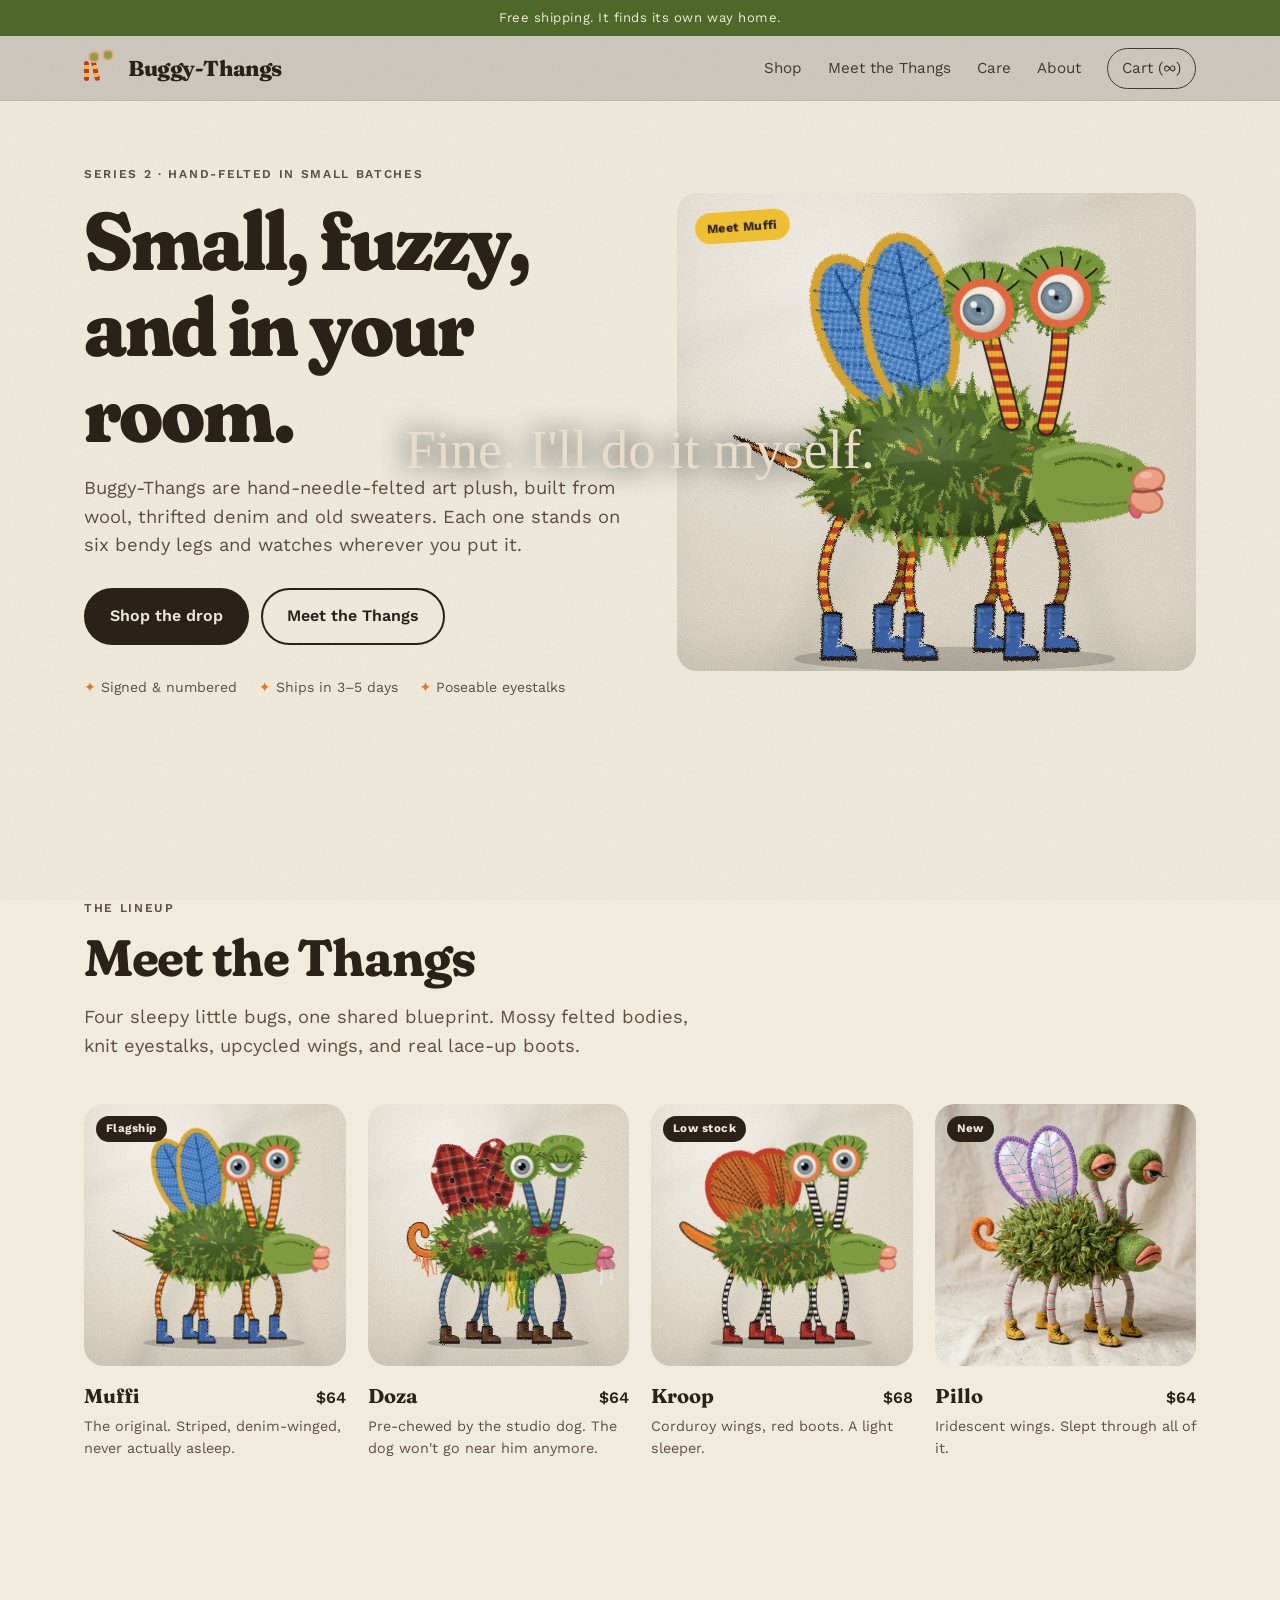
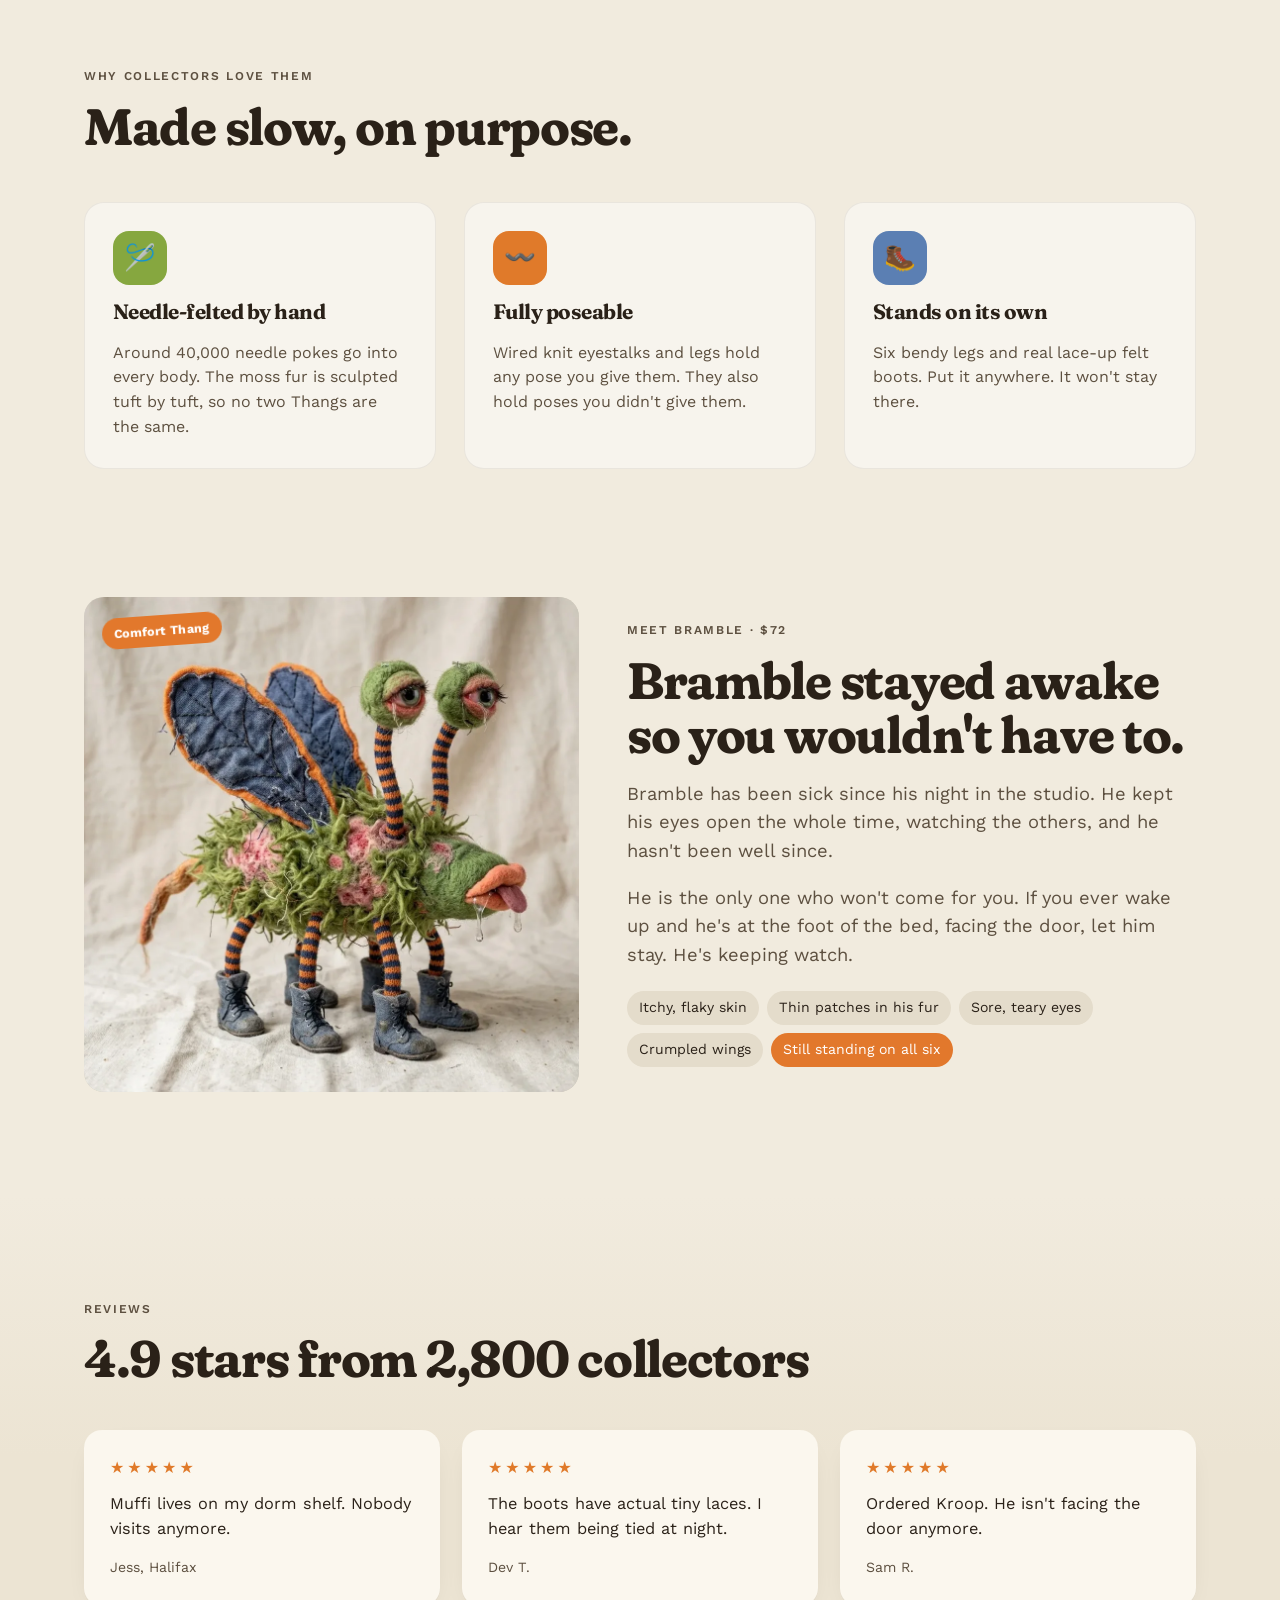
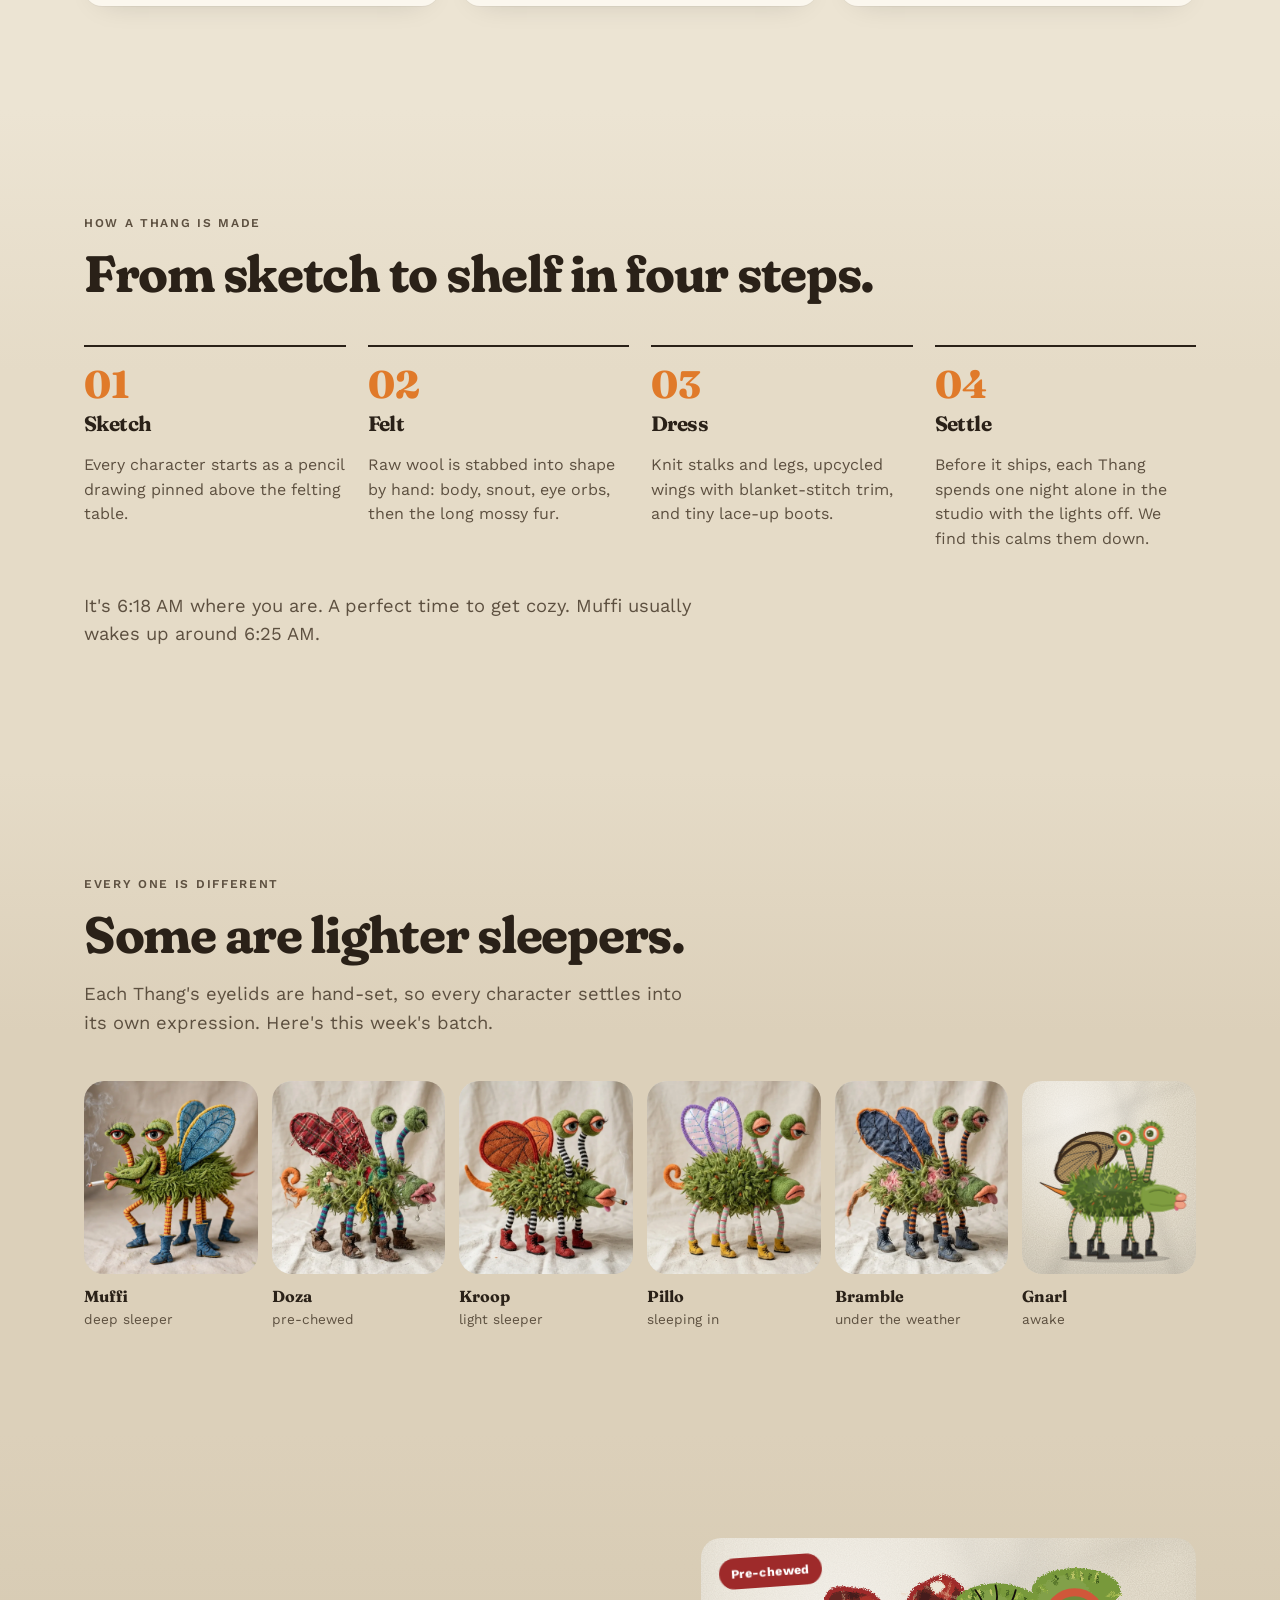
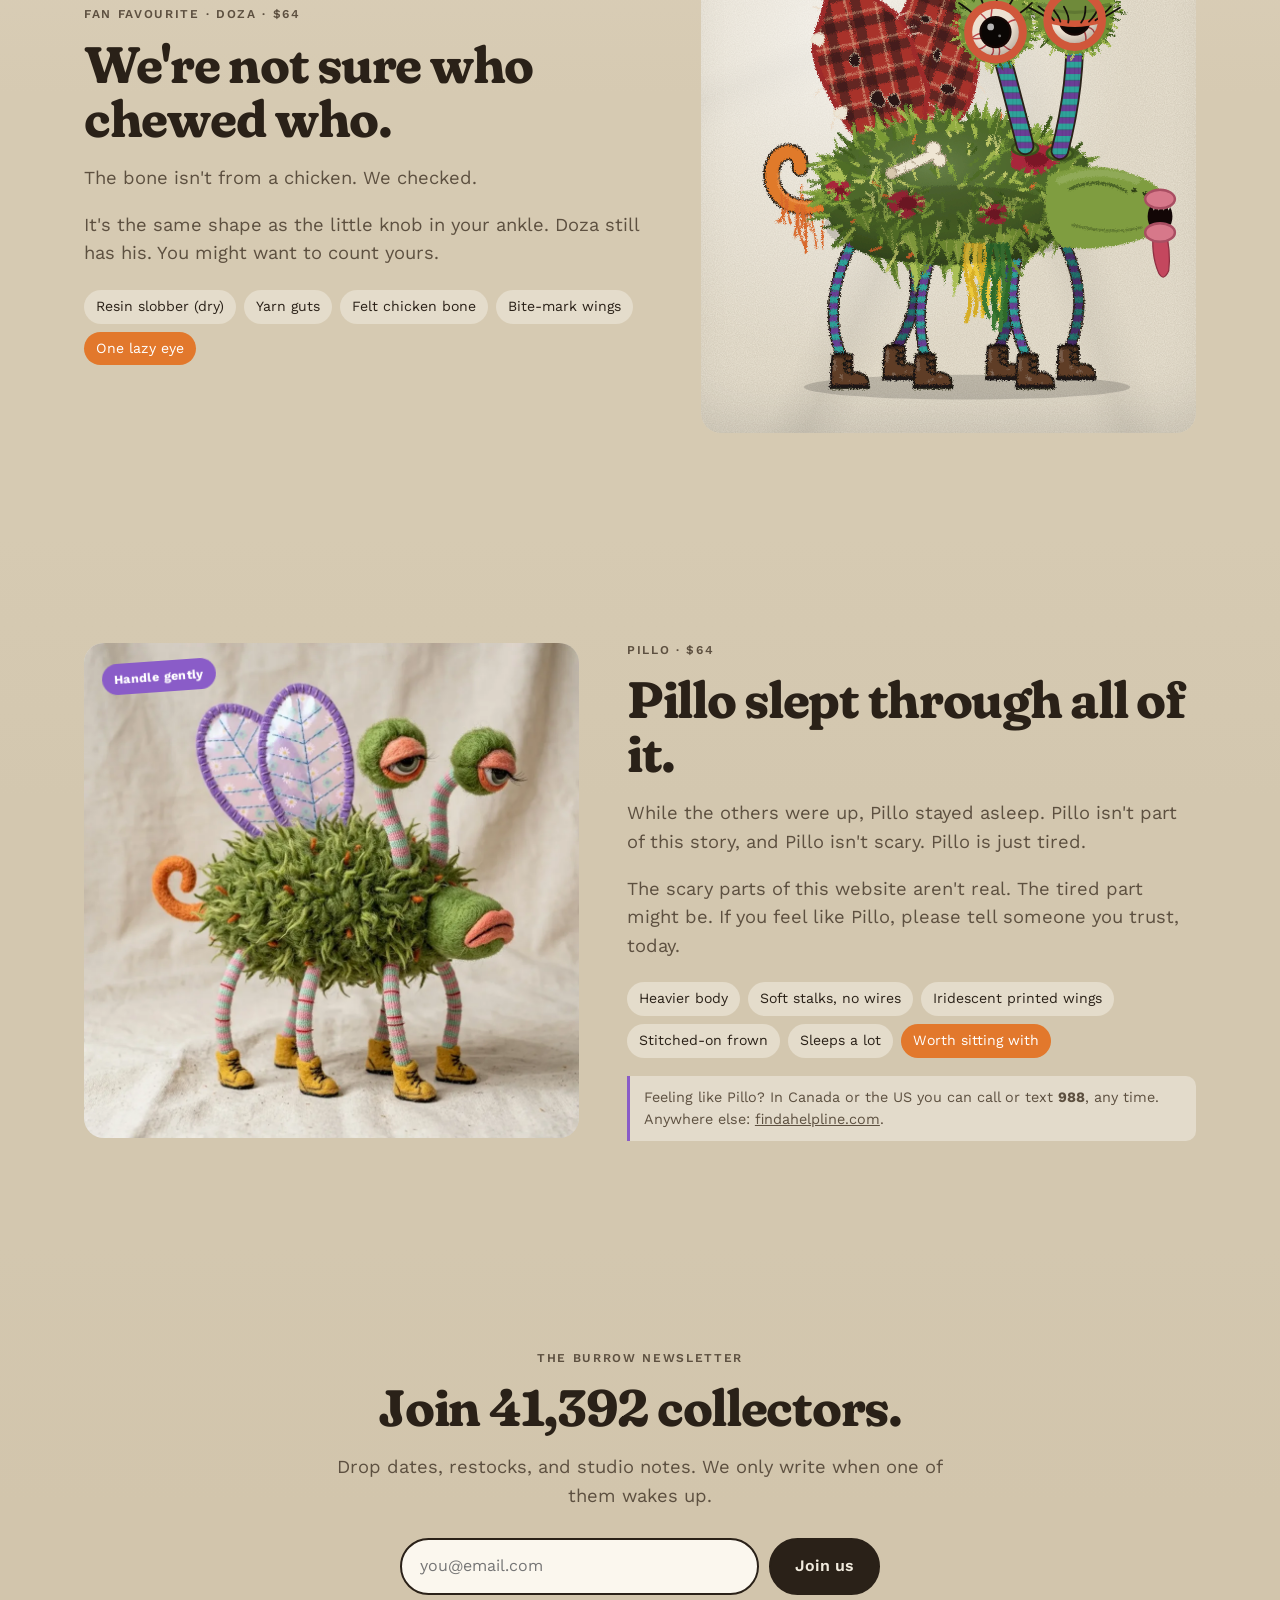
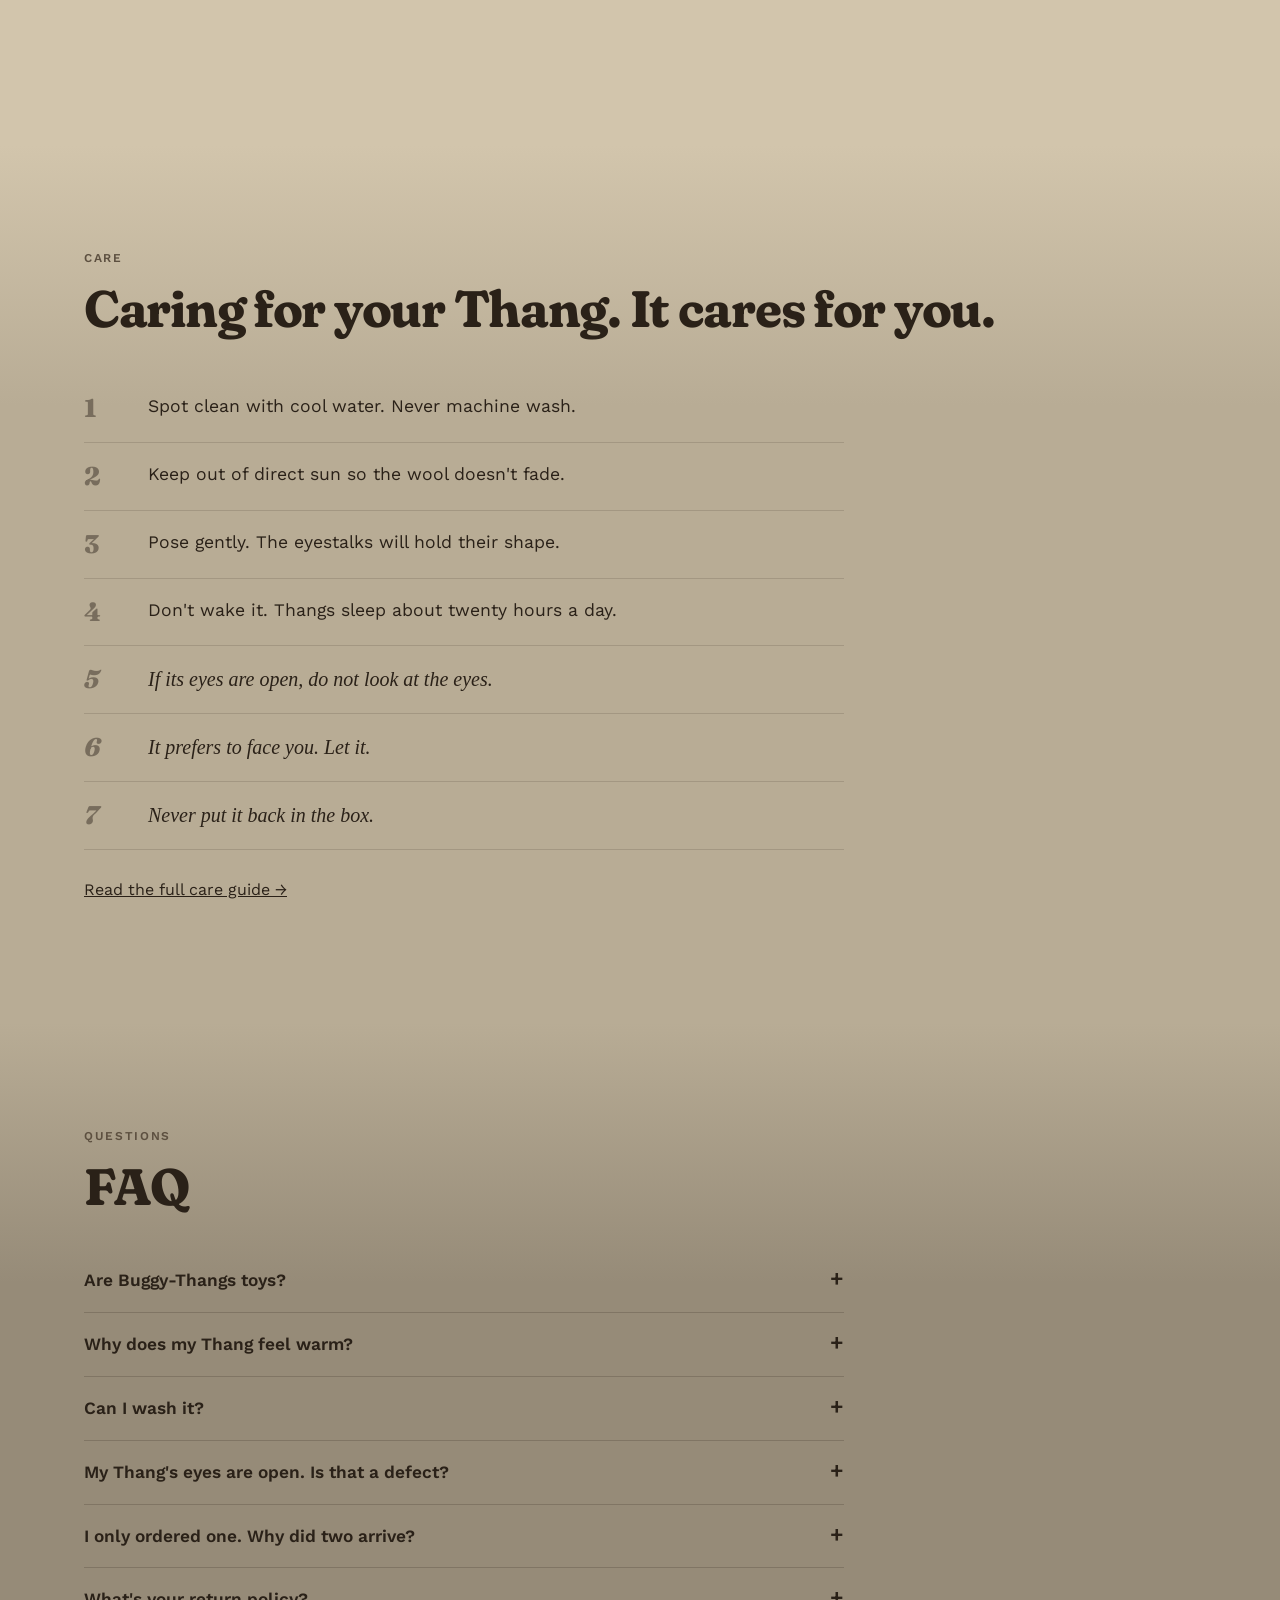
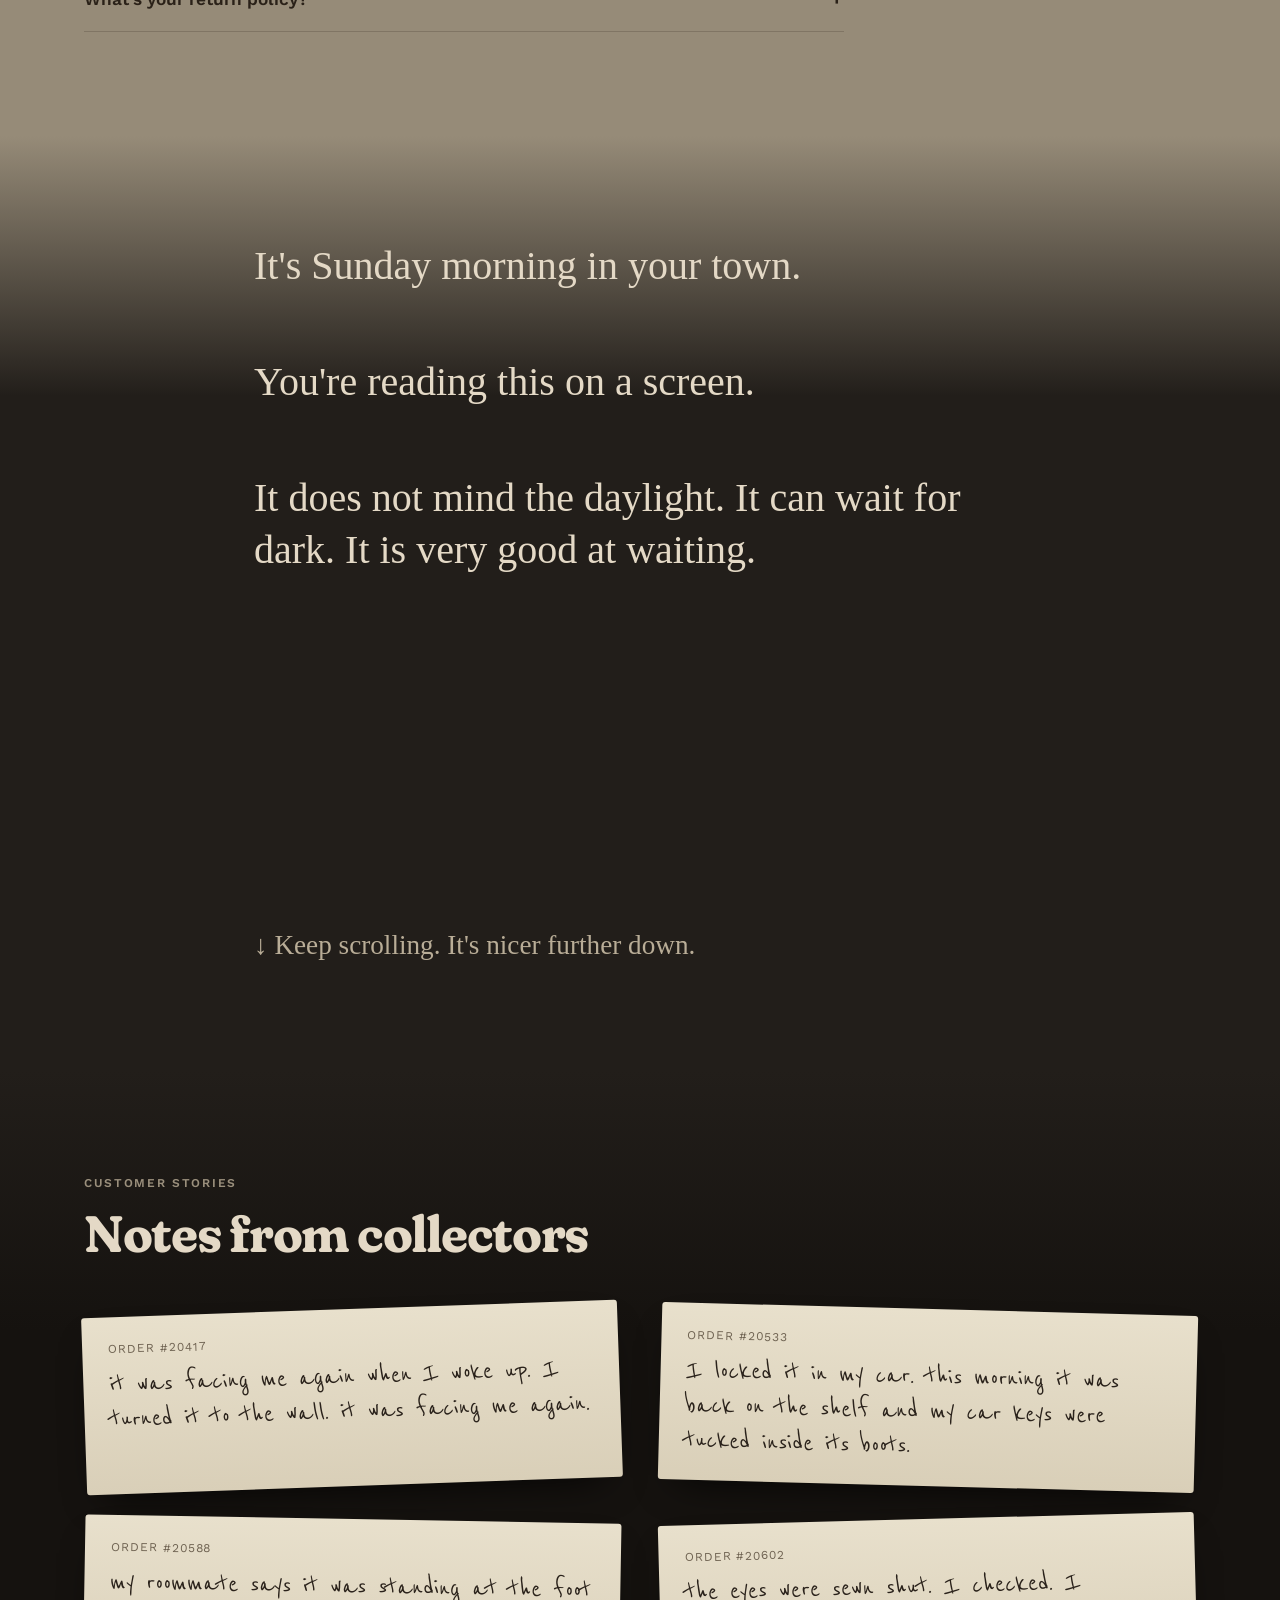
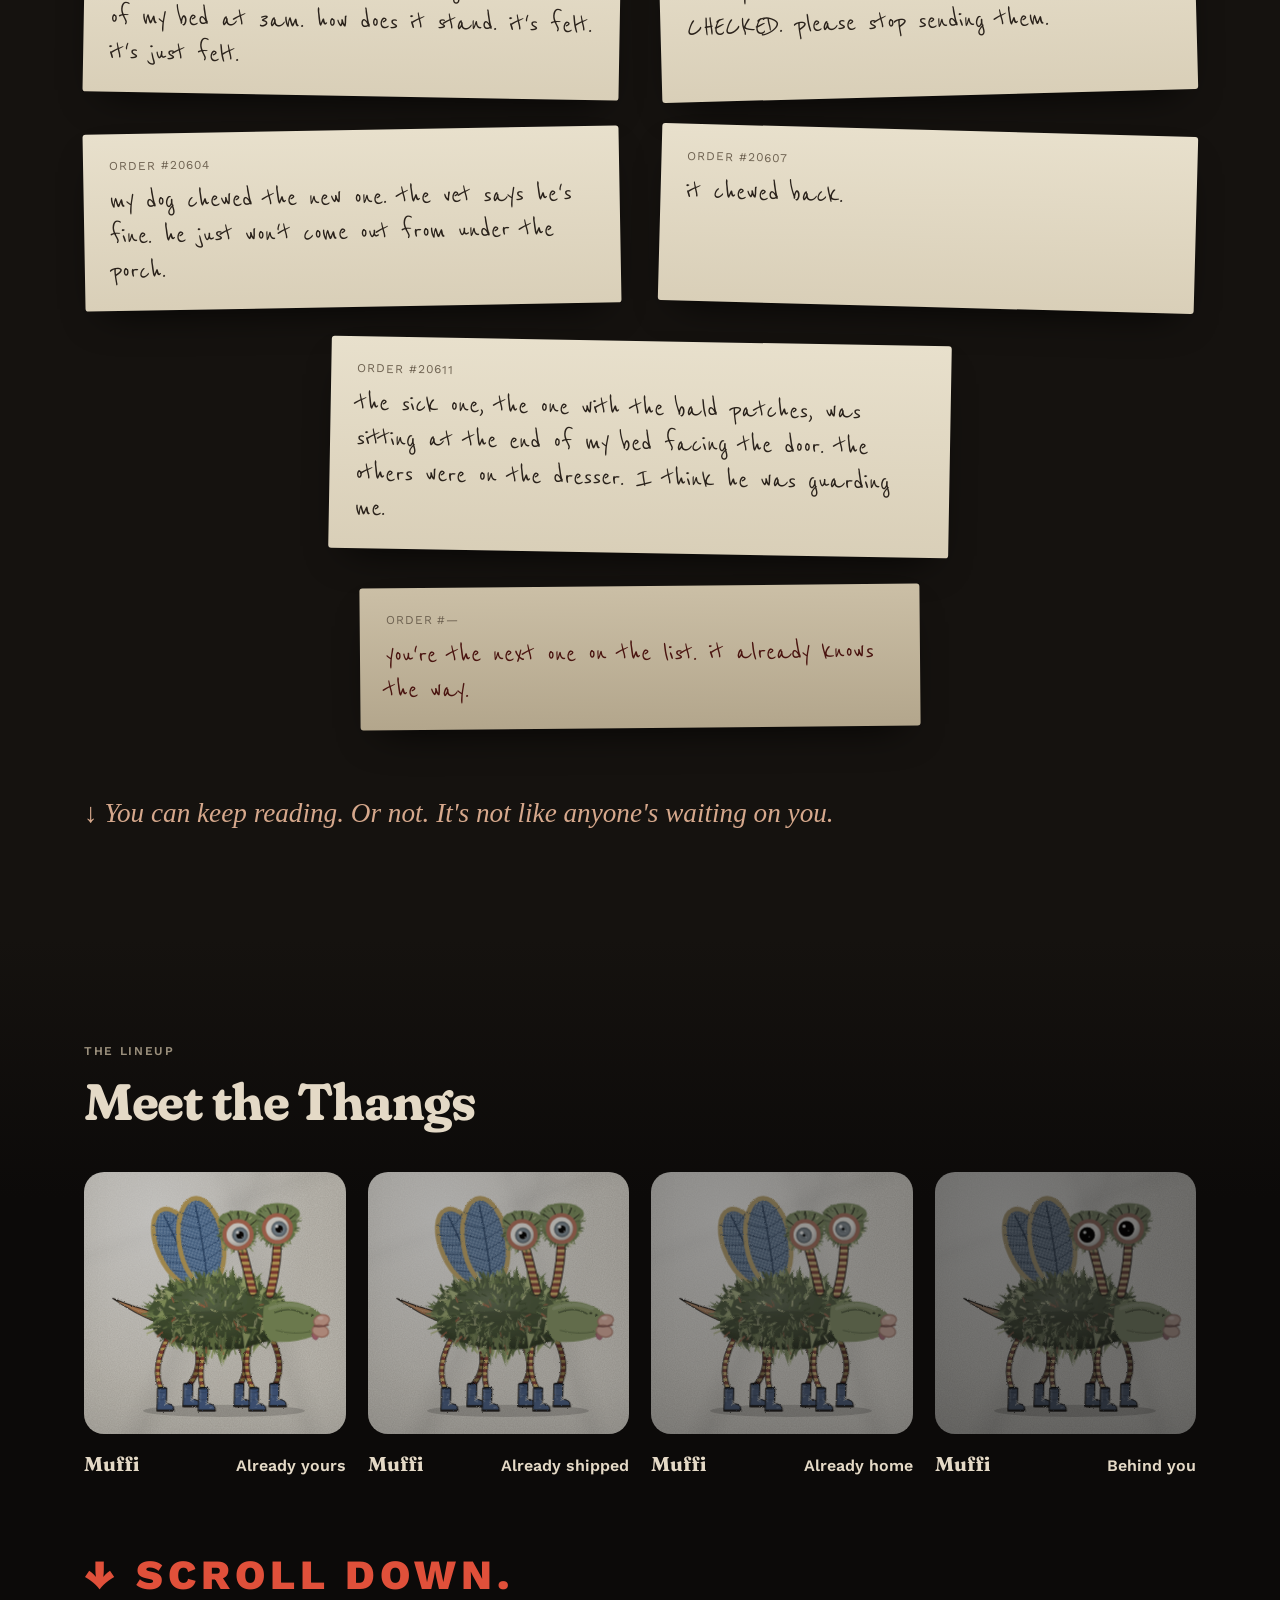
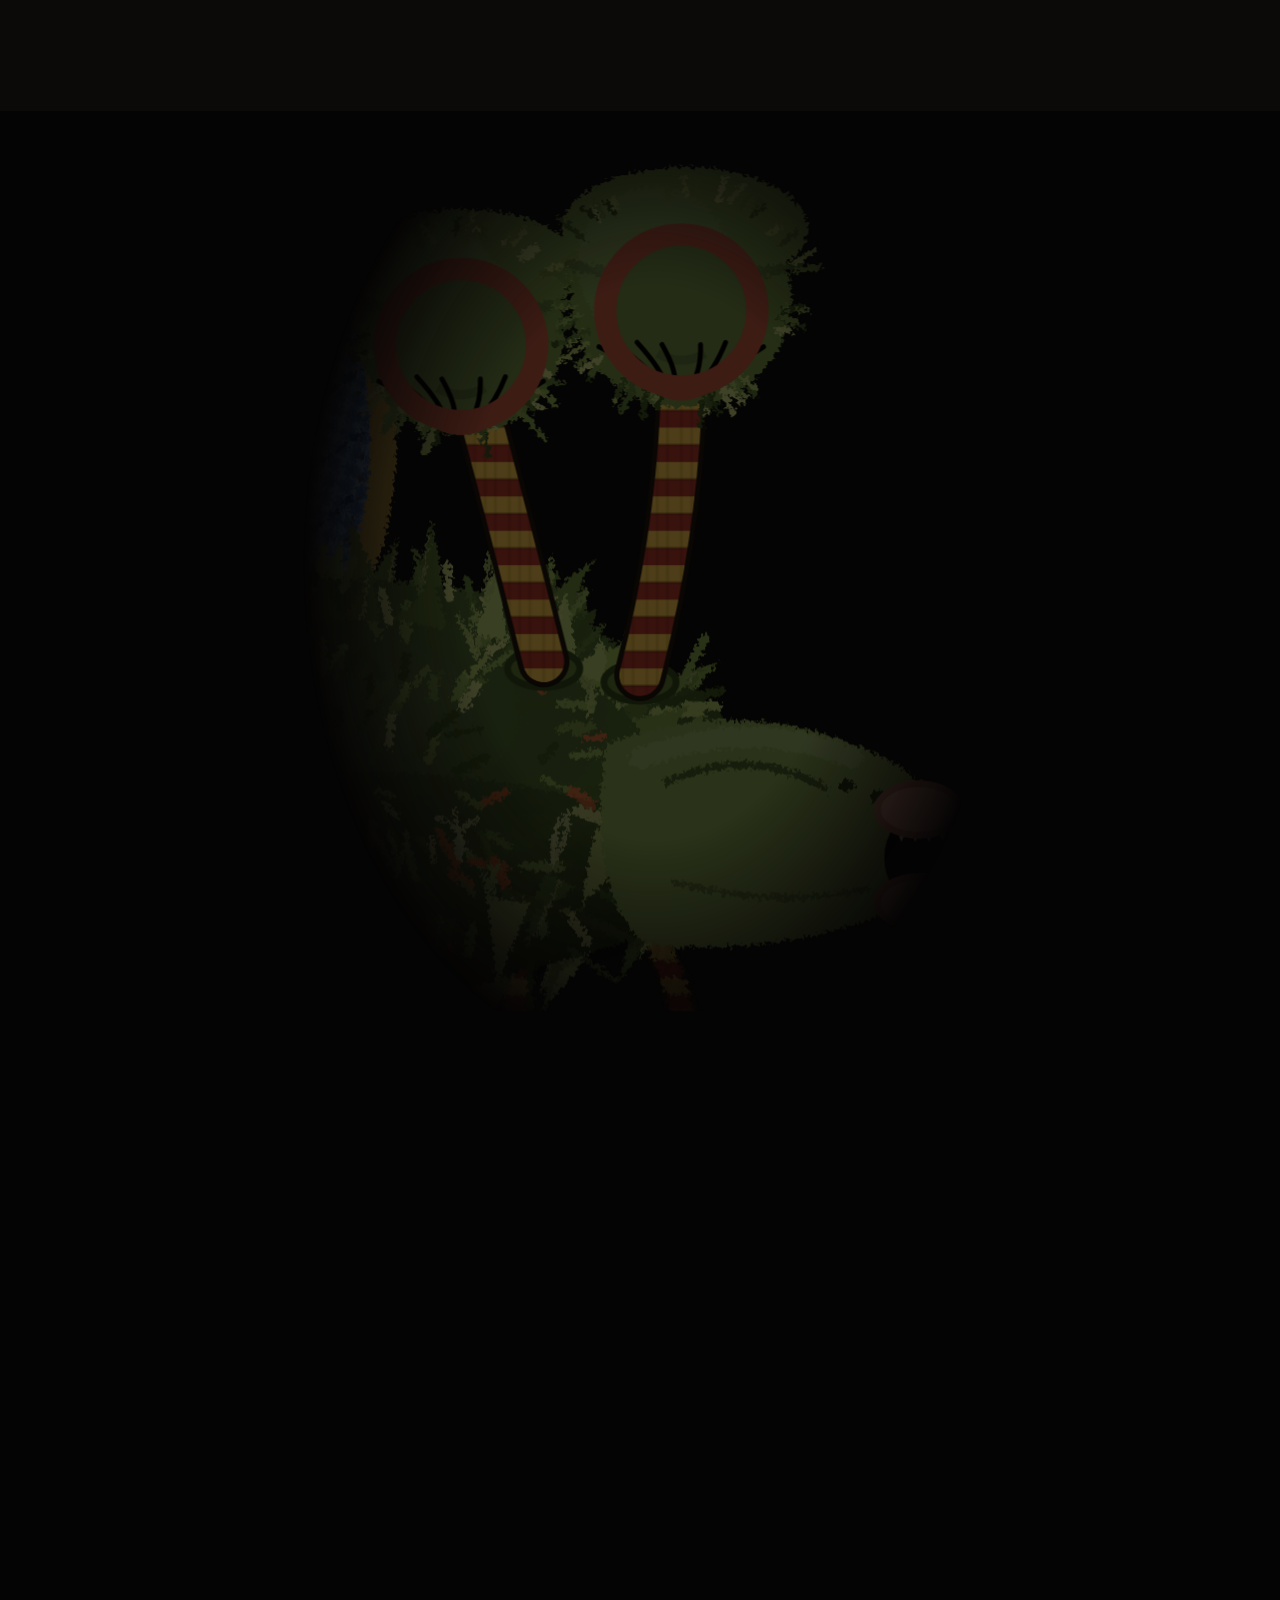
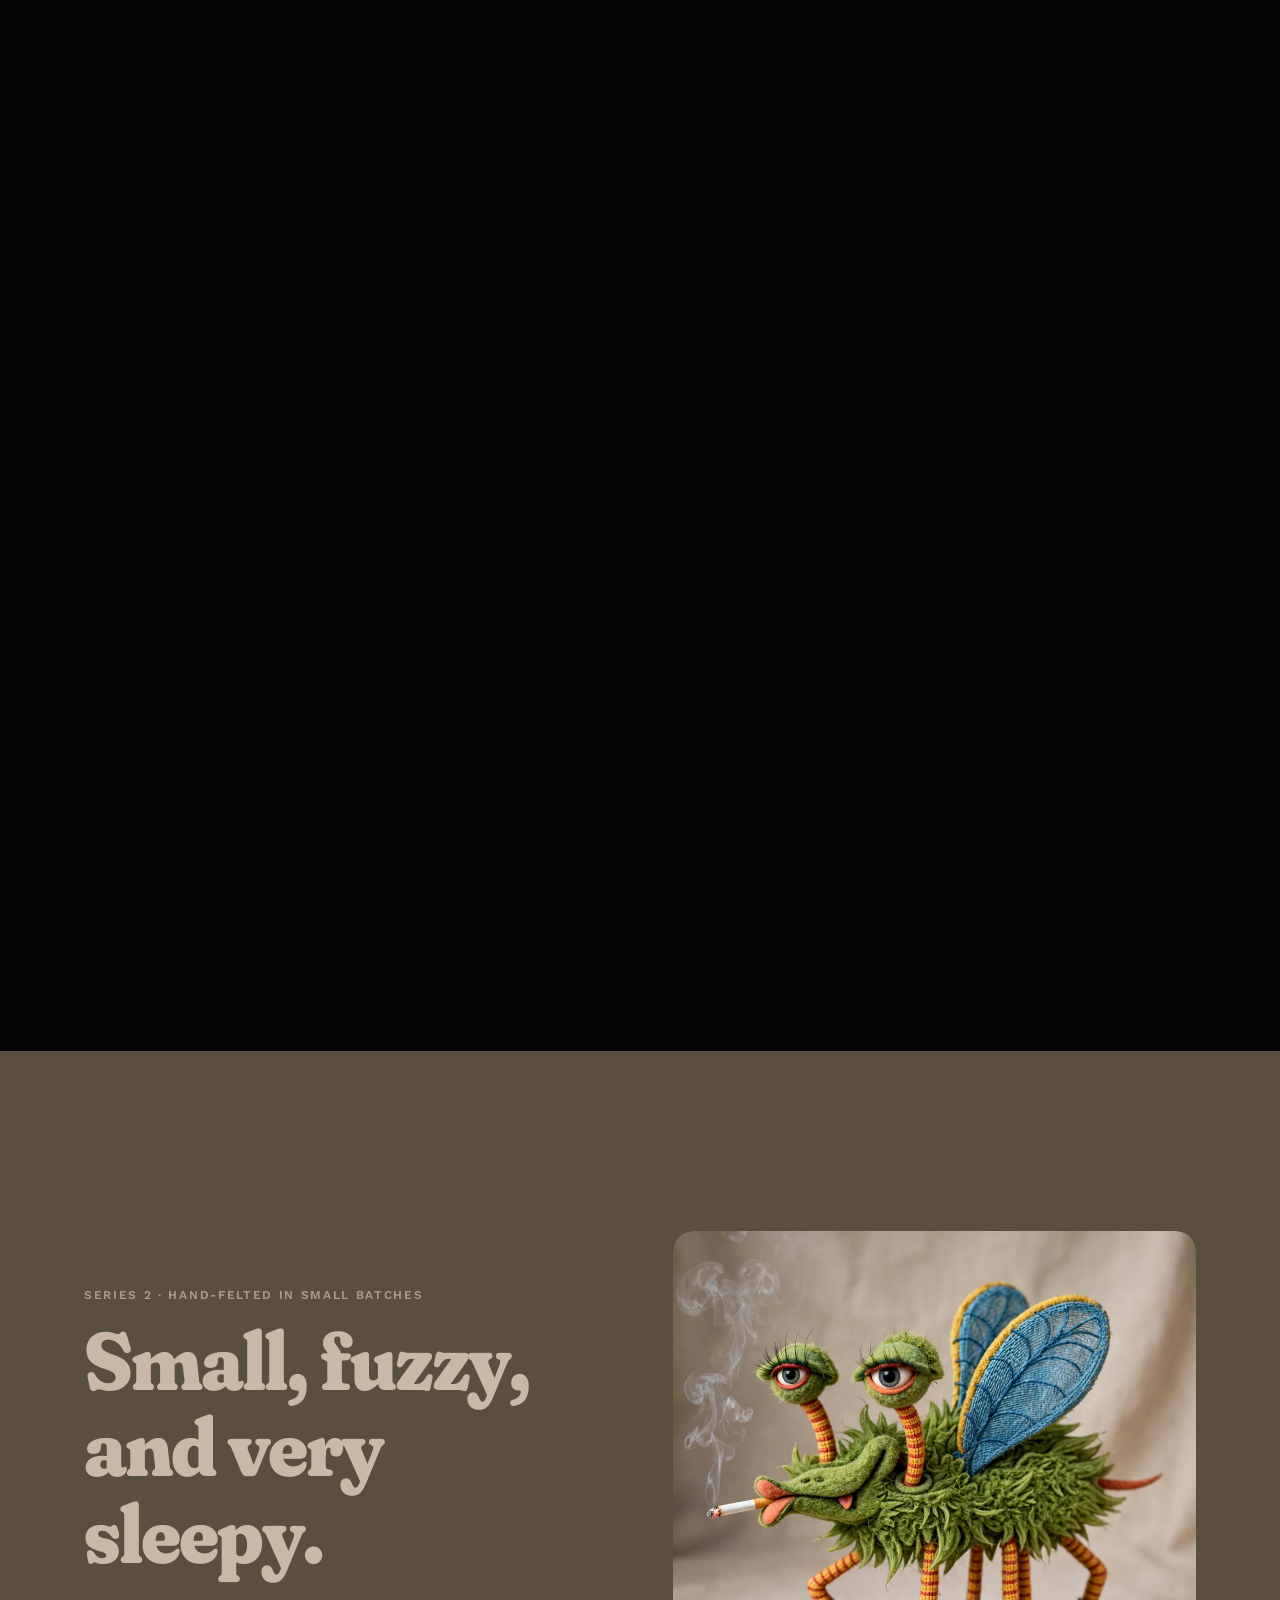
==== index.html @ b5fa4fc9 "Pillo: the tired Thang - Pillo render photo on the home page, series row, shop and about page - New " ====
<!DOCTYPE html>
<html lang="en">
<head>
<meta charset="utf-8">
<meta name="viewport" content="width=device-width, initial-scale=1, viewport-fit=cover">
<title>Buggy-Thangs — Hand-felted sleepy plush art toys</title>
<meta name="description" content="Buggy-Thangs are hand-needle-felted designer plush art toys. Small, fuzzy, and very sleepy.">
<meta name="theme-color" content="#f1ebde">
<meta property="og:title" content="Buggy-Thangs — Small, fuzzy, and very sleepy.">
<meta property="og:description" content="Hand-felted collectible plush. Series 2 just hatched.">
<meta property="og:image" content="https://polerix.github.io/buggy-thangs/images/muffi-og.jpg">
<link rel="preload" as="image" href="images/muffi.webp">
<link rel="icon" href="data:image/svg+xml,%3Csvg xmlns='http://www.w3.org/2000/svg' viewBox='0 0 32 32'%3E%3Ccircle cx='10' cy='9' r='7' fill='%2386a73f'/%3E%3Ccircle cx='22' cy='8' r='7' fill='%2386a73f'/%3E%3Cpath d='M4 10a6 3 0 0 0 12 0z' fill='%236f8a3a'/%3E%3Cpath d='M16 9a6 3 0 0 0 12 0z' fill='%236f8a3a'/%3E%3Cellipse cx='16' cy='25' rx='13' ry='6' fill='%234e6a2a'/%3E%3C/svg%3E">
<link rel="preconnect" href="https://fonts.googleapis.com">
<link rel="preconnect" href="https://fonts.gstatic.com" crossorigin>
<link href="https://fonts.googleapis.com/css2?family=Fraunces:opsz,wght,SOFT,WONK@9..144,400..900,0..100,0..1&family=IM+Fell+English:ital@0;1&family=Reenie+Beanie&family=Work+Sans:wght@400;500;600;700&display=swap" rel="stylesheet">
<link rel="stylesheet" href="css/style.css">
</head>
<body data-page="home" data-stage="0">

<div class="announce" data-alt="Free shipping. It finds its own way home." data-alt-stage="3">Free shipping over $100 · Series 2 just hatched 🐛</div>

<header class="nav">
  <div class="wrap">
    <a class="logo" href="index.html"><span class="logo-mark"><i></i><i></i><b></b><b></b></span>Buggy-Thangs</a>
    <nav class="nav-links" aria-label="Main">
      <a href="shop.html">Shop</a>
      <a href="#lineup">Meet the Thangs</a>
      <a href="care.html">Care</a>
      <a href="about.html">About</a>
      <a class="cart" href="shop.html">Cart (<span class="cart-count">0</span>)</a>
    </nav>
  </div>
</header>

<main>
  <!-- ============ STAGE 0: perfectly normal ============ -->
  <section class="hero" data-s="0">
    <div class="wrap">
      <div>
        <p class="eyebrow">Series 2 · Hand-felted in small batches</p>
        <h1 data-alt="Small, fuzzy, and very awake." data-alt-stage="2" data-alt2="Small, fuzzy, and in your room." data-alt2-stage="4">Small, fuzzy, and very sleepy.</h1>
        <p class="lede" data-alt="Buggy-Thangs are hand-needle-felted art plush, built from wool, thrifted denim and old sweaters. Each one stands on six bendy legs and watches wherever you put it." data-alt-stage="3">Buggy-Thangs are hand-needle-felted art plush, built from wool, thrifted denim and old sweaters. Each one stands on six bendy legs and naps wherever you put it.</p>
        <div class="btns">
          <a class="btn" href="shop.html">Shop the drop</a>
          <a class="btn ghost" href="#lineup">Meet the Thangs</a>
        </div>
        <div class="badges"><span>Signed &amp; numbered</span><span>Ships in 3–5 days</span><span>Poseable eyestalks</span></div>
      </div>
      <div class="canvas">
        <span class="tag-float">Meet Muffi</span>
        <div data-thang="muffi" data-photo="images/muffi.webp" data-open=".18" data-later="2:.5:normal:1|4:1:normal:1:pin"></div>
      </div>
    </div>
  </section>

  <section id="lineup" data-s="0" style="--bg:#f1ebde">
    <div class="wrap">
      <p class="eyebrow">The lineup</p>
      <h2>Meet the Thangs</h2>
      <p class="lede">Four sleepy little bugs, one shared blueprint. Mossy felted bodies, knit eyestalks, upcycled wings, and real lace-up boots.</p>
      <div class="grid">
        <a class="card" href="shop.html">
          <div class="canvas"><span class="pill">Flagship</span><div data-thang="muffi" data-photo="images/muffi.webp" data-open=".16" data-later="3:1:normal:1"></div></div>
          <div class="meta"><span class="name">Muffi</span><span class="price">$64</span></div>
          <div class="sub" data-alt="The original. Striped, denim-winged, never actually asleep." data-alt-stage="3">The original. Striped, denim-winged, always half asleep.</div>
        </a>
        <a class="card" href="shop.html">
          <div class="canvas"><div data-thang="doza" data-photo="images/doza.webp" data-open=".7" data-later="3:1:normal:1"></div></div>
          <div class="meta"><span class="name">Doza</span><span class="price">$64</span></div>
          <div class="sub" data-alt="Pre-chewed by the studio dog. The dog won't go near him anymore." data-alt-stage="3">Pre-chewed by the studio dog. Bone included.</div>
        </a>
        <a class="card" href="shop.html">
          <div class="canvas"><span class="pill">Low stock</span><div data-thang="kroop" data-photo="images/kroop.webp" data-open=".24" data-later="3:1:normal:1"></div></div>
          <div class="meta"><span class="name">Kroop</span><span class="price">$68</span></div>
          <div class="sub">Corduroy wings, red boots. A light sleeper.</div>
        </a>
        <a class="card" href="shop.html">
          <div class="canvas"><span class="pill">New</span><div data-thang="pillo" data-photo="images/pillo.webp" data-open=".45"></div></div>
          <div class="meta"><span class="name">Pillo</span><span class="price">$64</span></div>
          <div class="sub" data-alt="Iridescent wings. Slept through all of it." data-alt-stage="3">Iridescent wings. Very, very tired.</div>
        </a>
      </div>
    </div>
  </section>

  <section data-s="0" style="--bg:#f1ebde">
    <div class="wrap">
      <p class="eyebrow">Why collectors love them</p>
      <h2>Made slow, on purpose.</h2>
      <div class="features">
        <div class="feature"><div class="ico">🪡</div><h3>Needle-felted by hand</h3><p>Around 40,000 needle pokes go into every body. The moss fur is sculpted tuft by tuft, so no two Thangs are the same.</p></div>
        <div class="feature"><div class="ico">〰️</div><h3>Fully poseable</h3><p data-alt="Wired knit eyestalks and legs hold any pose you give them. They also hold poses you didn't give them." data-alt-stage="3">Wired knit eyestalks and legs hold any pose you give them. Tilt the eyes, cross the legs, make a little scene.</p></div>
        <div class="feature"><div class="ico">🥾</div><h3>Stands on its own</h3><p data-alt="Six bendy legs and real lace-up felt boots. Put it anywhere. It won't stay there." data-alt-stage="3">Six bendy legs and real lace-up felt boots. Put it on a shelf, a desk, a windowsill. It stays put.</p></div>
      </div>
    </div>
  </section>

  <section id="bramble" data-s="0" style="--bg:#f1ebde;padding-top:24px">
    <div class="wrap bramble">
      <div class="canvas"><span class="tag-float" style="background:#e2782c;color:#fff">Comfort Thang</span><div data-thang="bramble" data-photo="images/bramble.webp" data-open=".55"></div></div>
      <div>
        <p class="eyebrow">Meet Bramble · $72</p>
        <h2 data-alt="Bramble stayed awake so you wouldn't have to." data-alt-stage="3">Bramble isn't feeling great. He gets it.</h2>
        <div data-alt="&lt;p class=&quot;lede&quot;&gt;Bramble has been sick since his night in the studio. He kept his eyes open the whole time, watching the others, and he hasn't been well since.&lt;/p&gt;&lt;p class=&quot;lede&quot;&gt;He is the only one who won't come for you. If you ever wake up and he's at the foot of the bed, facing the door, let him stay. He's keeping watch.&lt;/p&gt;" data-alt-stage="3">
          <p class="lede">Navy-and-tangerine stripes, slate ankle boots, and a few bald patches. Bramble's fur is thinning, his skin gets red and flaky, his eyes are sore and teary, and his wings have gone a little crumpled. His lips drip, too (clear rubbery plastic, sculpted by hand).</p>
          <p class="lede">If Bramble were a real bug, he'd need a doctor. Since he's felt, he has a different job: keeping company with kids who know what it's like. Itchy skin, hair that falls out, eyes that won't stop watering, long days in waiting rooms, feeling like everyone's looking. Bramble gets it, and he doesn't mind being looked at.</p>
        </div>
        <ul class="bramble-list"><li>Itchy, flaky skin</li><li>Thin patches in his fur</li><li>Sore, teary eyes</li><li>Crumpled wings</li><li>Still standing on all six</li></ul>
      </div>
    </div>
  </section>

  <!-- ============ STAGE 1: a little off ============ -->
  <section data-s="1" style="--from:#f1ebde;--bg:#ece4d3">
    <div class="wrap">
      <p class="eyebrow">Reviews</p>
      <h2>4.9 stars from 2,800 collectors</h2>
      <div class="reviews">
        <div class="review"><div class="stars">★★★★★</div><p data-alt="Muffi lives on my dorm shelf. Nobody visits anymore." data-alt-stage="3">Muffi lives on my dorm shelf and literally everyone who visits asks about him.</p><cite>Jess, Halifax</cite></div>
        <div class="review"><div class="stars">★★★★★</div><p data-alt="The boots have actual tiny laces. I hear them being tied at night." data-alt-stage="3">The boots have actual tiny laces. I'm unwell about it. Buying Pillo next.</p><cite>Dev T.</cite></div>
        <div class="review"><div class="stars">★★★★★</div><p data-alt="Ordered Kroop. He isn't facing the door anymore." data-alt-stage="3">Ordered Kroop. Love him. He's always facing the door when I wake up, which is funny, because I don't remember turning him.</p><cite>Sam R.</cite></div>
      </div>
    </div>
  </section>

  <section data-s="1" style="--from:#ece4d3;--bg:#e5dbc7">
    <div class="wrap">
      <p class="eyebrow">How a Thang is made</p>
      <h2>From sketch to shelf in four steps.</h2>
      <div class="steps">
        <div class="step"><h3>Sketch</h3><p>Every character starts as a pencil drawing pinned above the felting table.</p></div>
        <div class="step"><h3>Felt</h3><p>Raw wool is stabbed into shape by hand: body, snout, eye orbs, then the long mossy fur.</p></div>
        <div class="step"><h3>Dress</h3><p>Knit stalks and legs, upcycled wings with blanket-stitch trim, and tiny lace-up boots.</p></div>
        <div class="step"><h3>Settle</h3><p>Before it ships, each Thang spends one night alone in the studio with the lights off. We find this calms them down.</p></div>
      </div>
      <p class="lede" style="margin-top:40px">It's <span data-fill="time">evening</span> where you are. A perfect time to get cozy. Muffi usually wakes up around <span data-fill="wakehour">3:12</span>.</p>
    </div>
  </section>

  <section data-s="1" style="--from:#e5dbc7;--bg:#dcd0ba">
    <div class="wrap">
      <p class="eyebrow">Every one is different</p>
      <h2>Some are lighter sleepers.</h2>
      <p class="lede">Each Thang's eyelids are hand-set, so every character settles into its own expression. Here's this week's batch.</p>
      <div class="series">
        <figure><div class="canvas"><div data-thang="muffi" data-photo="images/muffi.webp" data-open=".1"></div></div><figcaption><b>Muffi</b>deep sleeper</figcaption></figure>
        <figure><div class="canvas"><div data-thang="doza" data-photo="images/doza.webp" data-open=".7"></div></div><figcaption><b>Doza</b>pre-chewed</figcaption></figure>
        <figure><div class="canvas"><div data-thang="kroop" data-photo="images/kroop.webp" data-open=".3"></div></div><figcaption><b>Kroop</b>light sleeper</figcaption></figure>
        <figure><div class="canvas"><div data-thang="pillo" data-photo="images/pillo.webp" data-open=".45"></div></div><figcaption><b>Pillo</b>sleeping in</figcaption></figure>
        <figure><div class="canvas"><div data-thang="bramble" data-photo="images/bramble.webp" data-open=".5"></div></div><figcaption><b>Bramble</b>under the weather</figcaption></figure>
        <figure><div class="canvas"><div data-thang="gnarl" data-open="1" data-pupil="pin" data-track="1"></div></div><figcaption><b>Gnarl</b>awake</figcaption></figure>
      </div>
    </div>
  </section>

  <section id="doza" data-s="1" style="--from:#dcd0ba;--bg:#d6caB2">
    <div class="wrap bramble doza">
      <div>
        <p class="eyebrow">Fan favourite · Doza · $64</p>
        <h2 data-alt="Doza comes pre-chewed. The dog keeps his distance." data-alt-stage="2" data-alt2="We're not sure who chewed who." data-alt2-stage="4">Doza comes pre-chewed.</h2>
        <div data-alt="&lt;p class=&quot;lede&quot;&gt;The studio dog chewed the first Doza in 1995, and we&#x27;ve made every one that way since.&lt;/p&gt;&lt;p class=&quot;lede&quot;&gt;The dog stopped coming into the studio after that. He sits by the door and growls at the shelf. He won&#x27;t eat from his bowl if Doza can see it.&lt;/p&gt;" data-alt-stage="2" data-alt2="&lt;p class=&quot;lede&quot;&gt;The bone isn&#x27;t from a chicken. We checked.&lt;/p&gt;&lt;p class=&quot;lede&quot;&gt;It&#x27;s the same shape as the little knob in your ankle. Doza still has his. You might want to count yours.&lt;/p&gt;" data-alt2-stage="4"><p class="lede">In 1995 the studio dog got hold of the very first Doza and had himself a party: torn wings, a bald spot, yarn guts hanging out, and a chicken bone wedged right in his side (you can still make out the little ankle knob). Kids loved him even more after that, so now every Doza is made the same way.</p><p class="lede">All the gross stuff is fake and bone-dry: sculpted resin slobber, yarn innards, a felt bone. Fully lickable by dogs. Not recommended.</p></div>
        <ul class="bramble-list"><li>Resin slobber (dry)</li><li>Yarn guts</li><li>Felt chicken bone</li><li>Bite-mark wings</li><li>One lazy eye</li></ul>
      </div>
      <div class="canvas"><span class="tag-float" style="background:#9e2a2a;color:#fff">Pre-chewed</span><div data-thang="doza" data-photo="images/doza.webp" data-open=".7" data-later="4:1:horror:1"></div></div>
    </div>
  </section>

  <section id="pillo" data-quiet data-s="1" style="--from:#d6caB2;--bg:#d3c7af">
    <div class="wrap bramble">
      <div class="canvas"><span class="tag-float" style="background:#8a5cc8;color:#fff">Handle gently</span><div data-thang="pillo" data-photo="images/pillo.webp" data-open=".45"></div></div>
      <div>
        <p class="eyebrow">Pillo · $64</p>
        <h2 data-alt="Pillo slept through all of it." data-alt-stage="3">Pillo is so tired.</h2>
        <div data-alt="&lt;p class=&quot;lede&quot;&gt;While the others were up, Pillo stayed asleep. Pillo isn&#x27;t part of this story, and Pillo isn&#x27;t scary. Pillo is just tired.&lt;/p&gt;&lt;p class=&quot;lede&quot;&gt;The scary parts of this website aren&#x27;t real. The tired part might be. If you feel like Pillo, please tell someone you trust, today.&lt;/p&gt;" data-alt-stage="3"><p class="lede">Pillo used to dream out loud. Lately Pillo doesn't feel like doing much of anything. Getting up is hard, food doesn't taste like much, and the things that used to be fun just… aren't. Pillo's body has gotten heavier, the knit eyestalks don't have wires anymore so they sag, and the snout is stitched into a frown that won't come undone.</p><p class="lede">Look closely and you'll find a few red stitches across Pillo's legs: old scars, sewn shut. And Pillo stopped taking the medicine that was helping, without telling anyone. (Pillo, please don't do that. If you're on medication, talk to your doctor before you stop.)</p><p class="lede">Pillo will probably sleep all day again. That's okay. Sit with them anyway. Pillo is for anyone who knows this kind of tired.</p></div>
        <ul class="bramble-list"><li>Heavier body</li><li>Soft stalks, no wires</li><li>Iridescent printed wings</li><li>Stitched-on frown</li><li>Sleeps a lot</li><li>Worth sitting with</li></ul>
        <p class="help-line">Feeling like Pillo? In Canada or the US you can call or text <b>988</b>, any time. Anywhere else: <a href="https://findahelpline.com" target="_blank" rel="noopener">findahelpline.com</a>.</p>
      </div>
    </div>
  </section>

  <section data-s="1" class="center" style="--from:#d3c7af;--bg:#d2c5ac">
    <div class="wrap">
      <p class="eyebrow">The Burrow newsletter</p>
      <h2>Join <span data-fill="collectors">41,392</span> collectors.</h2>
      <p class="lede">Drop dates, restocks, and studio notes. We only write when one of them wakes up.</p>
      <form class="signup"><label class="sr" for="email">Email</label><input id="email" type="email" placeholder="you@email.com" autocomplete="off" required><button class="btn" type="submit">Join us</button></form>
      <p class="signup-note"></p>
    </div>
  </section>

  <!-- ============ STAGE 2: wrong ============ -->
  <section data-s="2" style="--from:#d2c5ac;--bg:#b8ac95">
    <div class="wrap">
      <p class="eyebrow">Care</p>
      <h2 data-alt="Caring for your Thang. It cares for you." data-alt-stage="3">Caring for your Thang</h2>
      <ol class="care-list">
        <li>Spot clean with cool water. Never machine wash.</li>
        <li>Keep out of direct sun so the wool doesn't fade.</li>
        <li>Pose gently. The eyestalks will hold their shape.</li>
        <li>Don't wake it. Thangs sleep about twenty hours a day.</li>
        <li class="bad">If its eyes are open, do not look at the eyes.</li>
        <li class="bad">It prefers to face you. Let it.</li>
        <li class="bad">Never put it back in the box.</li>
      </ol>
      <p style="margin-top:28px"><a href="care.html">Read the full care guide →</a></p>
    </div>
  </section>

  <section data-s="2" style="--from:#b8ac95;--bg:#968b78">
    <div class="wrap">
      <p class="eyebrow">Questions</p>
      <h2>FAQ</h2>
      <div class="faq">
        <details><summary>Are Buggy-Thangs toys?</summary><p>They're art collectibles for teens and grown-ups, with small felt parts, so keep them away from little kids. They don't like little kids.</p></details>
        <details><summary>Why does my Thang feel warm?</summary><p>Wool holds heat really well. It's holding yours.</p></details>
        <details><summary>Can I wash it?</summary><p>Spot clean only. Do not submerge. It remembers.</p></details>
        <details><summary>My Thang's eyes are open. Is that a defect?</summary><p>The eyelids are hand-set half closed. Please send us a photo. Please don't stay in the room with it while you take the photo.</p></details>
        <details><summary>I only ordered one. Why did two arrive?</summary><p>Sometimes they follow one home.</p></details>
        <details><summary>What's your return policy?</summary><p>They always come back.</p></details>
      </div>
    </div>
  </section>

  <!-- ============ STAGE 3: something is here ============ -->
  <section data-s="3" data-tier="0" class="dark" style="--from:#968b78;--bg:#221e1a">
    <div class="wrap lines">
      <p class="line">It's <span data-fill="day">tonight</span> <span data-fill="part">night</span> in <span data-fill="city">your town</span>.</p>
      <p class="line">You're reading this on <span data-fill="deviceA">a screen</span>.</p>
      <p class="line" data-fill="lightline"></p>
      <p class="line">You've been here for <span data-fill="elapsed">a while</span>. <em>You haven't looked behind you once.</em></p>
      <p class="line" data-fill="visitline"></p>
      <p class="prompt t0">↓ Keep scrolling. It's nicer further down.</p>
    </div>
  </section>

  <section data-s="3" data-tier="1" class="dark" style="--from:#221e1a;--bg:#15120f">
    <div class="wrap">
      <p class="eyebrow">Customer stories</p>
      <h2>Notes from collectors</h2>
      <div class="notes">
        <div class="note" style="--r:-2deg"><small>Order #20417</small>it was facing me again when I woke up. I turned it to the wall. it was facing me again.</div>
        <div class="note" style="--r:1.5deg"><small>Order #20533</small>I locked it in my car. this morning it was back on the shelf and my car keys were tucked inside its boots.</div>
        <div class="note" style="--r:1deg"><small>Order #20588</small>my roommate says it was standing at the foot of my bed at 3am. how does it stand. it's felt. it's just felt.</div>
        <div class="note" style="--r:-1.5deg"><small>Order #20602</small>the eyes were sewn shut. I checked. I CHECKED. please stop sending them.</div>
        <div class="note" style="--r:-1deg"><small>Order #20604</small>my dog chewed the new one. the vet says he's fine. he just won't come out from under the porch.</div>
        <div class="note" style="--r:1.5deg"><small>Order #20607</small>it chewed back.</div>
        <div class="note" style="--r:1deg;grid-column:1 / -1;max-width:620px;justify-self:center"><small>Order #20611</small>the sick one, the one with the bald patches, was sitting at the end of my bed facing the door. the others were on the dresser. I think he was guarding me.</div>
        <div class="note last" style="--r:-.5deg"><small>Order #—</small>you're the next one on the list. it already knows the way.</div>
      </div>
      <p class="prompt t1">↓ You can keep reading. Or not. It's not like anyone's waiting on you.</p>
    </div>
  </section>

  <section data-s="3" data-tier="2" class="dark" style="--from:#15120f;--bg:#0c0a09">
    <div class="wrap">
      <p class="eyebrow">The lineup</p>
      <h2>Meet the Thangs</h2>
      <div class="grid">
        <div class="card"><div class="canvas" style="filter:saturate(.6) brightness(.8)"><div data-thang="muffi" data-open="1" data-track="1"></div></div><div class="meta"><span class="name">Muffi</span><span class="price">Already yours</span></div></div>
        <div class="card"><div class="canvas" style="filter:saturate(.5) brightness(.72)"><div data-thang="muffi" data-open="1" data-track="1"></div></div><div class="meta"><span class="name">Muffi</span><span class="price">Already shipped</span></div></div>
        <div class="card"><div class="canvas" style="filter:saturate(.4) brightness(.62)"><div data-thang="muffi" data-open="1" data-track="1" data-pupil="pin"></div></div><div class="meta"><span class="name">Muffi</span><span class="price">Already home</span></div></div>
        <div class="card"><div class="canvas" style="filter:saturate(.3) brightness(.5)"><div data-thang="muffi" data-open="1" data-track="1" data-pupil="void"></div></div><div class="meta"><span class="name">Muffi</span><span class="price">Behind you</span></div></div>
      </div>
      <p class="prompt t2">↓ SCROLL DOWN.</p>
    </div>
  </section>

  <!-- ============ STAGE 4: it's awake ============ -->
  <section class="wake" data-s="4" data-tier="2">
    <div class="wake-stick">
      <div class="wake-face"><div data-thang="muffi" data-mode="horror" data-open=".04" data-track="1" data-view="188 8 204 292"></div></div>
      <div class="wake-lines">
        <p data-at=".06">Muffi was never sleepy.</p>
        <p data-at=".2">The eyes were never sewn shut.</p>
        <p data-at=".34">It was waiting for <em>yours</em> to close.</p>
        <p data-at=".5">It's <span data-fill="time"></span>. <span data-fill="sleepline"></span></p>
        <p data-at=".66">Go on. Lie down.</p>
        <p data-at=".8">It'll keep watch.</p>
        <p data-at=".93">It always keeps watch.</p>
      </div>
    </div>
  </section>
</main>

<footer>
  <div class="wrap">
    <div>© 1994–2026 Buggy-Thangs Studio · Hand-felted · Never alone</div>
    <nav aria-label="Footer"><a href="shop.html">Shop</a><a href="care.html">Care</a><a href="about.html">About</a><a href="index.html">Start over</a></nav>
  </div>
</footer>

<div class="watcher right" aria-hidden="true"><div data-thang="muffi" data-mode="shadow" data-open=".9" data-track="1"></div></div>

<div class="vignette" aria-hidden="true"></div>
<div class="grain" aria-hidden="true"></div>

<script src="js/muffi.js"></script>
<script src="js/creep.js"></script>
<script src="js/takeover.js"></script>
</body>
</html>
---- css/style.css ----
/* Buggy-Thangs — shared styles */
:root {
  --ink: #2a2118;
  --ink-soft: #5d5040;
  --cream: #f1ebde;
  --canvas: #e9e2d2;
  --moss: #4e6a2a;
  --moss-2: #86a73f;
  --orange: #e07a2a;
  --peach: #f1a58b;
  --red: #c8342b;
  --yellow: #f2c230;
  --denim: #5b7fb3;
  --whisper: #2a1d17;
  --noise: url("data:image/svg+xml,%3Csvg xmlns='http://www.w3.org/2000/svg' width='220' height='220'%3E%3Cfilter id='n'%3E%3CfeTurbulence type='fractalNoise' baseFrequency='.85' numOctaves='3' stitchTiles='stitch'/%3E%3CfeColorMatrix values='0 0 0 0 0 0 0 0 0 0 0 0 0 0 0 0 0 0 .55 0'/%3E%3C/filter%3E%3Crect width='220' height='220' filter='url(%23n)'/%3E%3C/svg%3E");
  --noise-soft: url("data:image/svg+xml,%3Csvg xmlns='http://www.w3.org/2000/svg' width='220' height='220'%3E%3Cfilter id='n'%3E%3CfeTurbulence type='fractalNoise' baseFrequency='.9' numOctaves='3' stitchTiles='stitch'/%3E%3CfeColorMatrix values='0 0 0 0 .2 0 0 0 0 .16 0 0 0 0 .1 0 0 0 .2 0'/%3E%3C/filter%3E%3Crect width='220' height='220' filter='url(%23n)'/%3E%3C/svg%3E");
  --display: 'Fraunces', Georgia, serif;
  --body: 'Work Sans', system-ui, sans-serif;
  --fell: 'IM Fell English', Georgia, serif;
  --scrawl: 'Reenie Beanie', 'Comic Sans MS', cursive;
}

* { box-sizing: border-box; }
html { scroll-behavior: auto; -webkit-text-size-adjust: 100%; }
body {
  margin: 0;
  font-family: var(--body);
  color: var(--ink);
  background: #050404;
  line-height: 1.55;
  overflow-x: hidden;
}
img, svg { display: block; max-width: 100%; }
a { color: inherit; }
button, input { font: inherit; }
.wrap { max-width: 1160px; margin: 0 auto; padding: 0 24px; }
.sr { position: absolute; width: 1px; height: 1px; overflow: hidden; clip: rect(0 0 0 0); }

/* ---------- overlays that grow with the stage ---------- */
.grain, .vignette { position: fixed; inset: 0; pointer-events: none; z-index: 60; transition: opacity 3s ease; }
.grain { background-image: var(--noise); opacity: .05; mix-blend-mode: multiply; }
.vignette { background: radial-gradient(ellipse at 50% 45%, transparent 35%, rgba(0,0,0,.9) 100%); opacity: 0; }
body[data-stage="1"] .vignette { opacity: .12; }
body[data-stage="2"] .vignette { opacity: .3; }
body[data-stage="3"] .vignette { opacity: .65; }
body[data-stage="4"] .vignette { opacity: .9; }
body[data-stage="2"] .grain { opacity: .09; }
body[data-stage="3"] .grain, body[data-stage="4"] .grain { opacity: .14; mix-blend-mode: screen; }
body[data-stage="3"], body[data-stage="4"] { --whisper: #e8dccb; }

/* ---------- top bar + nav ---------- */
.announce {
  background: var(--moss); color: #f4efdf; text-align: center;
  font-size: .82rem; letter-spacing: .04em; padding: 8px 12px;
}
.nav {
  position: sticky; top: 0; z-index: 50;
  background: rgba(241,235,222,.86); backdrop-filter: blur(10px); -webkit-backdrop-filter: blur(10px);
  border-bottom: 1px solid rgba(42,33,24,.08);
  transition: background 2s ease, color 2s ease, border-color 2s ease;
}
.nav .wrap { display: flex; align-items: center; justify-content: space-between; height: 64px; gap: 16px; }
.logo { display: flex; align-items: center; gap: 10px; text-decoration: none; font-family: var(--display); font-weight: 800; font-size: 1.35rem; letter-spacing: -.02em; }
.logo-mark { width: 34px; height: 34px; position: relative; flex: none; }
.logo-mark i { position: absolute; bottom: 4px; width: 5px; height: 20px; border-radius: 3px; background: repeating-linear-gradient(var(--red) 0 4px, var(--yellow) 4px 8px); }
.logo-mark i:first-child { left: 9px; transform: rotate(-14deg); }
.logo-mark i:last-child { left: 19px; transform: rotate(8deg); }
.logo-mark b { position: absolute; width: 12px; height: 12px; border-radius: 50%; background: var(--moss-2); border: 2px solid var(--peach); }
.logo-mark b:nth-of-type(1) { left: 4px; top: 0; }
.logo-mark b:nth-of-type(2) { left: 18px; top: -2px; }
.nav-links { display: flex; gap: 26px; align-items: center; font-size: .95rem; }
.nav-links a { text-decoration: none; opacity: .85; }
.nav-links a:hover, .nav-links a[aria-current] { opacity: 1; text-decoration: underline; text-underline-offset: 4px; }
.cart { padding: 8px 14px; border-radius: 99px; border: 1.5px solid currentColor; white-space: nowrap; }
body[data-stage="3"] .nav, body[data-stage="4"] .nav { background: rgba(10,9,8,.85); color: #d9cdb8; border-color: rgba(255,255,255,.05); }
body[data-stage="3"] .announce, body[data-stage="4"] .announce { background: #1a1612; color: #8f8574; }
@media (max-width: 720px) {
  .nav-links a:not(.cart) { display: none; }
  .nav-links .menu-mini { display: inline; }
}

/* ---------- sections ---------- */
section { position: relative; display: flow-root; padding: 104px 0; background: linear-gradient(var(--from, var(--bg)), var(--bg) 260px); background-color: var(--bg); }
.eyebrow { text-transform: uppercase; letter-spacing: .14em; font-size: .75rem; font-weight: 600; color: var(--ink-soft); margin: 0 0 14px; }
h1, h2, h3 { font-family: var(--display); letter-spacing: -.025em; line-height: 1.05; margin: 0 0 18px; font-optical-sizing: auto; }
h1 { font-size: clamp(2.8rem, 6.4vw, 5.4rem); font-weight: 800; font-variation-settings: 'SOFT' 100, 'WONK' 1; }
h2 { font-size: clamp(2rem, 4vw, 3.2rem); font-weight: 700; font-variation-settings: 'SOFT' 100; }
h3 { font-size: 1.3rem; font-weight: 700; }
.lede { font-size: 1.15rem; max-width: 34em; color: var(--ink-soft); }
.center { text-align: center; }
.center .lede { margin-left: auto; margin-right: auto; }

.btn { display: inline-flex; align-items: center; gap: 8px; padding: 14px 24px; border-radius: 99px; font-weight: 600; text-decoration: none; border: 2px solid var(--ink); background: var(--ink); color: var(--cream); cursor: pointer; transition: transform .2s ease; }
.btn:hover { transform: translateY(-2px); }
.btn.ghost { background: transparent; color: var(--ink); }
.btns { display: flex; gap: 12px; flex-wrap: wrap; margin-top: 28px; }

/* canvas "studio photo" backdrop */
.canvas {
  position: relative; border-radius: 20px; overflow: hidden;
  background:
    radial-gradient(ellipse at 28% 18%, rgba(255,255,255,.6), transparent 58%),
    linear-gradient(115deg, transparent 40%, rgba(0,0,0,.055) 46%, transparent 52%),
    linear-gradient(72deg, transparent 60%, rgba(0,0,0,.045) 65%, transparent 71%),
    linear-gradient(160deg, transparent 20%, rgba(0,0,0,.035) 24%, transparent 29%),
    var(--noise-soft), var(--canvas);
  box-shadow: inset 0 -40px 60px -30px rgba(0,0,0,.12);
}
.canvas .thang { width: 100%; height: auto; }
.thang { transform-origin: 55% 90%; animation: breathe 5.5s ease-in-out infinite; }
@keyframes breathe { 0%,100% { transform: scale(1,1); } 50% { transform: scale(1.006,1.014); } }

/* ---------- hero ---------- */
.hero { --bg: #f1ebde; padding: 64px 0 96px; }
.hero .wrap { display: grid; grid-template-columns: 1.05fr 1fr; gap: 48px; align-items: center; }
.hero .canvas { padding: 24px 16px 8px; aspect-ratio: 1 / .92; display: grid; place-items: end center; }
.badges { display: flex; flex-wrap: wrap; gap: 10px 22px; margin-top: 32px; font-size: .88rem; color: var(--ink-soft); }
.badges span::before { content: '✦ '; color: var(--orange); }
.tag-float { position: absolute; top: 18px; left: 18px; background: var(--yellow); color: var(--ink); font-weight: 700; font-size: .78rem; padding: 6px 12px; border-radius: 99px; transform: rotate(-4deg); letter-spacing: .03em; }
@media (max-width: 860px) { .hero .wrap { grid-template-columns: 1fr; } .hero { padding-top: 36px; } }

/* ---------- product grid ---------- */
.grid { display: grid; grid-template-columns: repeat(4, 1fr); gap: 22px; margin-top: 44px; }
.card { text-decoration: none; display: block; }
.card .canvas { aspect-ratio: 1; padding: 14px 8px 0; display: grid; place-items: end center; transition: transform .3s ease; }
.card:hover .canvas { transform: translateY(-4px) rotate(-.4deg); }
.card .meta { display: flex; justify-content: space-between; align-items: baseline; margin-top: 14px; gap: 10px; }
.card .name { font-family: var(--display); font-weight: 700; font-size: 1.25rem; }
.card .price { font-weight: 600; }
.card .sub { font-size: .9rem; color: var(--ink-soft); margin-top: 4px; }
.card .pill { position: absolute; top: 12px; left: 12px; font-size: .72rem; font-weight: 700; padding: 4px 10px; border-radius: 99px; background: var(--ink); color: var(--cream); letter-spacing: .04em; }
.watching { font-size: .8rem; color: var(--ink-soft); margin-top: 6px; }
.watching::before { content: '●'; color: var(--red); margin-right: 6px; font-size: .6rem; vertical-align: 2px; }
@media (max-width: 860px) { .grid { grid-template-columns: repeat(2, 1fr); gap: 16px; } }

/* ---------- features ---------- */
.features { display: grid; grid-template-columns: repeat(3, 1fr); gap: 28px; margin-top: 48px; }
.feature { padding: 28px; border-radius: 20px; background: rgba(255,255,255,.45); border: 1px solid rgba(42,33,24,.07); }
.feature .ico { width: 54px; height: 54px; border-radius: 16px; display: grid; place-items: center; font-size: 1.6rem; margin-bottom: 16px; background: var(--moss-2); color: #fff; }
.feature:nth-child(2) .ico { background: var(--orange); }
.feature:nth-child(3) .ico { background: var(--denim); }
.feature p { margin: 0; color: var(--ink-soft); }
@media (max-width: 860px) { .features { grid-template-columns: 1fr; } }

/* ---------- reviews ---------- */
.reviews { display: grid; grid-template-columns: repeat(3, 1fr); gap: 22px; margin-top: 44px; }
.review { background: #fbf7ee; border-radius: 18px; padding: 26px; box-shadow: 0 1px 0 rgba(0,0,0,.04), 0 10px 30px -18px rgba(0,0,0,.2); }
.review .stars { color: var(--orange); letter-spacing: 3px; margin-bottom: 10px; }
.review p { margin: 0 0 14px; font-size: 1.02rem; }
.review cite { font-style: normal; font-size: .88rem; color: var(--ink-soft); }
@media (max-width: 860px) { .reviews { grid-template-columns: 1fr; } }

/* ---------- process steps ---------- */
.steps { display: grid; grid-template-columns: repeat(4, 1fr); gap: 22px; margin-top: 44px; counter-reset: s; }
.step { border-top: 2px solid var(--ink); padding-top: 18px; counter-increment: s; }
.step::before { content: '0' counter(s); font-family: var(--display); font-size: 2.4rem; font-weight: 800; display: block; color: var(--orange); line-height: 1; margin-bottom: 10px; }
.step p { margin: 0; color: var(--ink-soft); }
@media (max-width: 860px) { .steps { grid-template-columns: 1fr 1fr; } }

/* ---------- series lineup ---------- */
.series { display: grid; grid-template-columns: repeat(6, 1fr); gap: 14px; margin-top: 44px; }
.series figure { margin: 0; }
.series .canvas { aspect-ratio: .9; padding: 8px 4px 0; display: grid; place-items: end center; }
.series figcaption { font-size: .85rem; margin-top: 10px; color: var(--ink-soft); }
.series figcaption b { color: var(--ink); font-family: var(--display); font-size: 1rem; display: block; }
@media (max-width: 860px) { .series { grid-template-columns: repeat(3, 1fr); } }

/* ---------- newsletter ---------- */
.signup { display: flex; gap: 10px; max-width: 480px; margin: 28px auto 0; }
.signup input { flex: 1; padding: 14px 18px; border-radius: 99px; border: 2px solid var(--ink); background: #fbf7ee; min-width: 0; }
.signup-note { font-size: .85rem; color: var(--ink-soft); margin-top: 12px; min-height: 1.5em; }

/* ---------- care list ---------- */
.care-list { list-style: none; padding: 0; margin: 40px 0 0; counter-reset: c; max-width: 760px; }
.care-list li { counter-increment: c; display: grid; grid-template-columns: 56px 1fr; gap: 8px; padding: 18px 0; border-bottom: 1px solid rgba(42,33,24,.15); font-size: 1.1rem; }
.care-list li::before { content: counter(c); font-family: var(--display); font-weight: 800; font-size: 1.6rem; color: rgba(42,33,24,.45); line-height: 1.2; }
.care-list li.bad { font-family: var(--fell); font-style: italic; font-size: 1.25rem; }

/* ---------- faq ---------- */
.faq { max-width: 760px; margin-top: 36px; }
.faq details { border-bottom: 1px solid rgba(42,33,24,.2); padding: 18px 0; }
.faq summary { cursor: pointer; font-weight: 600; font-size: 1.08rem; list-style: none; display: flex; justify-content: space-between; gap: 18px; }
.faq summary::-webkit-details-marker { display: none; }
.faq summary::after { content: '+'; font-size: 1.4rem; line-height: 1; }
.faq details[open] summary::after { content: '–'; }
.faq details p { margin: 12px 0 0; color: var(--ink-soft); }

/* ---------- dark sections ---------- */
.dark { color: #e4d9c6; }
.dark .eyebrow, .dark .lede { color: #9a8f7c; }
.lines { max-width: 820px; }
.lines .line {
  font-family: var(--fell); font-size: clamp(1.5rem, 3.4vw, 2.5rem); line-height: 1.3; margin: 0 0 1.6em;
  opacity: 0; transform: translateY(14px); transition: opacity 2.4s ease, transform 2.4s ease;
}
.lines .line.in { opacity: 1; transform: none; }
.lines .line em { color: #c96a50; font-style: italic; }

/* scrawled customer notes */
.notes { display: grid; grid-template-columns: repeat(2, 1fr); gap: 34px 40px; margin-top: 48px; }
.note {
  font-family: var(--scrawl); font-size: 1.9rem; line-height: 1.15; color: #2a221b;
  background: linear-gradient(#e8e0cc, #d9cfb8); padding: 26px 26px 22px; border-radius: 3px;
  box-shadow: 0 18px 40px -20px rgba(0,0,0,.9); transform: rotate(var(--r, -1deg));
}
.note small { display: block; font-family: var(--body); font-size: .75rem; letter-spacing: .08em; text-transform: uppercase; color: #6f6352; margin-bottom: 10px; }
.note.last { grid-column: 1 / -1; max-width: 560px; justify-self: center; background: linear-gradient(#cbbfa6, #b3a68c); color: #4a1410; }
@media (max-width: 720px) { .notes { grid-template-columns: 1fr; } }

/* ---------- the waking (end sequence) ---------- */
.wake { --bg: #050404; height: 460vh; padding: 0; }
.wake-stick { position: sticky; top: 0; height: 100vh; height: 100svh; overflow: hidden; display: grid; place-items: center; }
.wake-face {
  width: min(96vw, 78vh); filter: saturate(.75) contrast(1.15) brightness(var(--lum, .5));
  transform: scale(var(--zoom, 1)); transform-origin: 43% 21%; will-change: transform;
  -webkit-mask-image: radial-gradient(ellipse 50% 50% at 52% 45%, #000 55%, transparent 100%);
  mask-image: radial-gradient(ellipse 50% 50% at 52% 45%, #000 55%, transparent 100%);
}
.wake-face .thang { animation: breathe-big 7s ease-in-out infinite; }
@keyframes breathe-big { 0%,100% { transform: scale(1); } 50% { transform: scale(1.025); } }
.wake-lines { position: absolute; left: 0; right: 0; bottom: 9vh; text-align: center; padding: 0 24px; pointer-events: none; }
.wake-lines p {
  position: absolute; left: 24px; right: 24px; bottom: 0; margin: 0;
  font-family: var(--fell); font-size: clamp(1.5rem, 3.6vw, 2.7rem); color: #e8dccb; text-shadow: 0 0 30px #000, 0 0 8px #000;
  opacity: 0; transition: opacity 1.4s ease;
}
.wake-lines p.on { opacity: 1; }

/* ---------- footer ---------- */
footer { background: #050404; color: #6e6455; padding: 64px 0 120px; font-size: .9rem; }
footer .wrap { display: flex; flex-wrap: wrap; gap: 20px 40px; justify-content: space-between; }
footer nav { display: flex; gap: 22px; flex-wrap: wrap; }
footer a { text-decoration: none; }
footer.light { background: #e6dcc8; color: #5d5040; }

/* ---------- whispers ---------- */
.whisper {
  position: fixed; z-index: 70; max-width: min(80vw, 420px);
  font-family: var(--fell); font-style: italic; font-size: clamp(1.2rem, 2.6vw, 1.7rem);
  color: var(--whisper); pointer-events: none; opacity: 0; transition: opacity 1.8s ease;
  text-shadow: 0 0 18px rgba(0,0,0,.25);
}
.whisper.on { opacity: .92; }

/* ---------- the watcher (peripheral presence) ---------- */
.watcher { position: fixed; bottom: 0; z-index: 55; width: clamp(150px, 22vw, 260px); pointer-events: none; transform: translateY(105%); transition: transform .35s cubic-bezier(.5,0,.75,0); opacity: .96; }
.watcher.right { right: 2vw; } .watcher.left { left: 2vw; }
.watcher.left .thang { transform: scaleX(-1); animation: none; }
.watcher.peek { transform: translateY(58%); transition: transform 7s cubic-bezier(.2,.6,.2,1); }

/* ---------- finale ---------- */
.blackout { position: fixed; inset: 0; z-index: 90; background: #000; opacity: 0; pointer-events: none; transition: opacity 3s ease; display: grid; place-items: center; }
.blackout.on { opacity: 1; pointer-events: auto; }
.dark-eyes { position: absolute; width: 170px; opacity: 0; transition: opacity 4s ease; }
.dark-eyes.on { opacity: 1; }
.dark-eyes svg { width: 100%; }
.dark-eyes .lidc { transform-box: fill-box; transform-origin: center top; animation: blink 6s infinite; }
@keyframes blink { 0%, 92%, 100% { transform: scaleY(0); } 95% { transform: scaleY(1); } }
.finale-text { position: absolute; bottom: 16vh; left: 0; right: 0; text-align: center; padding: 0 24px; font-family: var(--fell); font-size: clamp(1.3rem, 3vw, 2rem); color: #cfc3b0; }
.finale-text p { margin: 0 0 .7em; opacity: 0; transition: opacity 2.5s ease; }
.finale-text p.on { opacity: 1; }
.finale-text a { font-family: var(--body); font-size: .85rem; letter-spacing: .1em; text-transform: uppercase; color: #6e6455; }

/* ---------- inner pages ---------- */
.page-hero { --bg: #f1ebde; padding: 72px 0 48px; }
.filters { display: flex; gap: 10px; flex-wrap: wrap; margin-top: 26px; }
.filters button { padding: 8px 16px; border-radius: 99px; border: 1.5px solid var(--ink); background: transparent; cursor: pointer; }
.filters button.on { background: var(--ink); color: var(--cream); }
.prose { max-width: 720px; font-size: 1.12rem; }
.prose p { margin: 0 0 1.2em; }
.prose h2 { margin-top: 1.4em; }
.shelf { display: grid; grid-template-columns: repeat(5, 1fr); gap: 0; padding: 26px 20px 0; border-radius: 16px; margin-top: 36px; }
.shelf > div { border-bottom: 10px solid #7a5a3a; padding: 0 4px; }
@media (max-width: 720px) { .shelf { grid-template-columns: repeat(3, 1fr); } .shelf > div:nth-child(n+4) { display: none; } }
.team { display: grid; grid-template-columns: repeat(3, 1fr); gap: 22px; margin-top: 36px; }
.team .canvas { aspect-ratio: 1; display: grid; place-items: end center; padding: 10px 6px 0; }
.team h3 { margin: 14px 0 2px; }
.team p { margin: 0; font-size: .92rem; color: var(--ink-soft); }
@media (max-width: 720px) { .team { grid-template-columns: 1fr 1fr; } }

/* ---------- motion safety ---------- */
@media (prefers-reduced-motion: reduce) {
  *, *::before, *::after { animation: none !important; transition-duration: .01ms !important; }
  .lines .line { opacity: 1; transform: none; }
}

/* ---------- product photography ---------- */
.canvas:has(.photo) { padding: 0 !important; }
[data-thang]:has(> .photo) { align-self: stretch; justify-self: stretch; width: 100%; height: 100%; }
.photo { width: 100%; height: 100%; object-fit: cover; display: block; }
.canvas .pill, .tag-float { z-index: 2; }

/* ---------- scroll prompts ---------- */
.prompt { font-family: var(--fell); font-size: clamp(1.2rem, 2.6vw, 1.7rem); margin: 64px 0 0; color: #b9ad97; }
.prompt.t1 { color: #d6a88c; font-style: italic; }
.prompt.t2 { font-family: var(--body); font-weight: 800; letter-spacing: .12em; color: #e0503a; font-size: clamp(1.6rem, 4vw, 2.6rem); }
.nudge {
  position: fixed; left: 50%; bottom: max(22px, env(safe-area-inset-bottom)); z-index: 65;
  transform: translateX(-50%) scale(var(--ns, 1)); transform-origin: 50% 100%;
  display: flex; flex-direction: column; align-items: center; gap: 6px; text-align: center;
  font-family: var(--fell); font-size: 1.15rem; color: #cfc3b0; max-width: 86vw;
  opacity: 0; pointer-events: none; transition: opacity 1.2s ease, transform .6s ease, color 1s ease;
  text-shadow: 0 0 14px #000, 0 0 4px #000;
}
.nudge.on { opacity: .8; }
.nudge.loud { opacity: 1; }
.nudge .chev { font-family: var(--body); font-size: 1.3rem; animation: chev 1.8s ease-in-out infinite; }
@keyframes chev { 0%,100% { transform: translateY(0); opacity: .5; } 50% { transform: translateY(7px); opacity: 1; } }
.nudge.t1 { color: #e0b296; font-style: italic; }
.nudge.t2 { color: #ec5a40; font-family: var(--body); font-weight: 800; letter-spacing: .14em; text-transform: uppercase; }
.nudge.t2.loud .txt { animation: tremble .18s linear infinite; }
@keyframes tremble { 0% { transform: translate(0,0); } 25% { transform: translate(1px,-1px); } 50% { transform: translate(-1px,1px); } 75% { transform: translate(1px,1px); } 100% { transform: translate(0,0); } }
body.taking .nudge, body.taking .whisper, body.taking .watcher { display: none !important; }

/* ---------- the takeover ---------- */
body.taking { overflow-anchor: none; }
.feed { background: #0a0807; color: #ddd2bf; }
.copy { position: relative; overflow: hidden; padding: 80px 0 120px; background: var(--cbg); border-top: 1px solid rgba(255,255,255,.04); }
.copy .wrap { position: relative; }
.copy .c-hero { display: grid; grid-template-columns: 1.05fr 1fr; gap: 40px; align-items: center; min-height: 80vh; }
.copy h1 { color: var(--cink); }
.copy .c-img { border-radius: 20px; overflow: hidden; aspect-ratio: 1; background: #1a1612; }
.copy .c-img img { width: 100%; height: 100%; object-fit: cover; }
.copy .grid img { width: 100%; height: auto; }
.copy .grid .canvas { padding: 10px 6px 0; background-color: #2a241e; }
.copy .c-big { font-family: var(--fell); font-size: clamp(2.4rem, 8vw, 6.5rem); line-height: 1; margin: 120px 0; color: var(--cink); }
.copy .c-skew { transform: skewY(var(--sk, 0deg)); }
.copy .notes .note { font-size: 1.6rem; }
@media (max-width: 860px) { .copy .c-hero { grid-template-columns: 1fr; } }
.speedblur {
  position: fixed; inset: 0; z-index: 64; pointer-events: none;
  -webkit-backdrop-filter: blur(var(--b, 0px)); backdrop-filter: blur(var(--b, 0px));
  background: linear-gradient(transparent, rgba(0,0,0,var(--sd, 0)) 50%, transparent);
}
.takeover-msg {
  position: fixed; inset: 0; z-index: 66; display: grid; place-items: center; pointer-events: none;
  font-family: var(--fell); font-size: clamp(1.8rem, 5vw, 3.4rem); color: #e8dccb; text-shadow: 0 0 30px #000;
  opacity: 0; transition: opacity 1s ease;
}
.takeover-msg.on { opacity: 1; }
.stopper { position: fixed; inset: 0; z-index: 95; background: #000; opacity: 0; pointer-events: none; transition: opacity .7s ease; overflow: hidden; }
.stopper.on { opacity: 1; pointer-events: auto; }
.stop-face { position: absolute; left: 50%; top: 42%; width: max(100vw, 128vh); transform: translate(-50%, -50%); opacity: 0; transition: opacity 3.2s ease; filter: saturate(.7) contrast(1.2) brightness(.8); }
.stop-face.on { opacity: 1; }
.stop-face .thang { animation: breathe-big 6s ease-in-out infinite; }
.stop-lines { position: absolute; left: 0; right: 0; bottom: 12vh; text-align: center; padding: 0 24px; font-family: var(--fell); font-size: clamp(1.5rem, 3.6vw, 2.6rem); color: #eee2cf; text-shadow: 0 0 24px #000, 0 0 6px #000; }
.stop-lines p { margin: 0 0 .5em; opacity: 0; transition: opacity 2s ease; }
.stop-lines p.on { opacity: 1; }
.stop-lines a { font-family: var(--body); font-size: .85rem; letter-spacing: .12em; text-transform: uppercase; color: #8f8574; }

body.taking .wake-lines { opacity: 0; transition: opacity .6s ease; }
@media (orientation: portrait) { .stop-face { width: 150vw; top: 33%; } }

/* ---------- Meet Bramble ---------- */
.bramble { display: grid; grid-template-columns: 1fr 1.15fr; gap: 48px; align-items: center; }
.bramble .canvas { aspect-ratio: 1; display: grid; place-items: end center; }
.bramble-list { list-style: none; padding: 0; margin: 22px 0 0; display: flex; flex-wrap: wrap; gap: 8px; }
.bramble-list li { padding: 6px 12px; border-radius: 99px; background: #e4dccb; font-size: .88rem; }
.bramble-list li:last-child { background: #e2782c; color: #fff; }
@media (max-width: 860px) { .bramble { grid-template-columns: 1fr; } }
.doza { grid-template-columns: 1.15fr 1fr; }
@media (max-width: 860px) { .doza { grid-template-columns: 1fr; } .doza .canvas { order: -1; } }
.canvas > [data-thang] { width: 100%; }
.help-line { margin: 18px 0 0; font-size: .9rem; color: var(--ink-soft); padding: 10px 14px; border-left: 3px solid #8a5cc8; background: rgba(255,255,255,.35); border-radius: 0 10px 10px 0; }
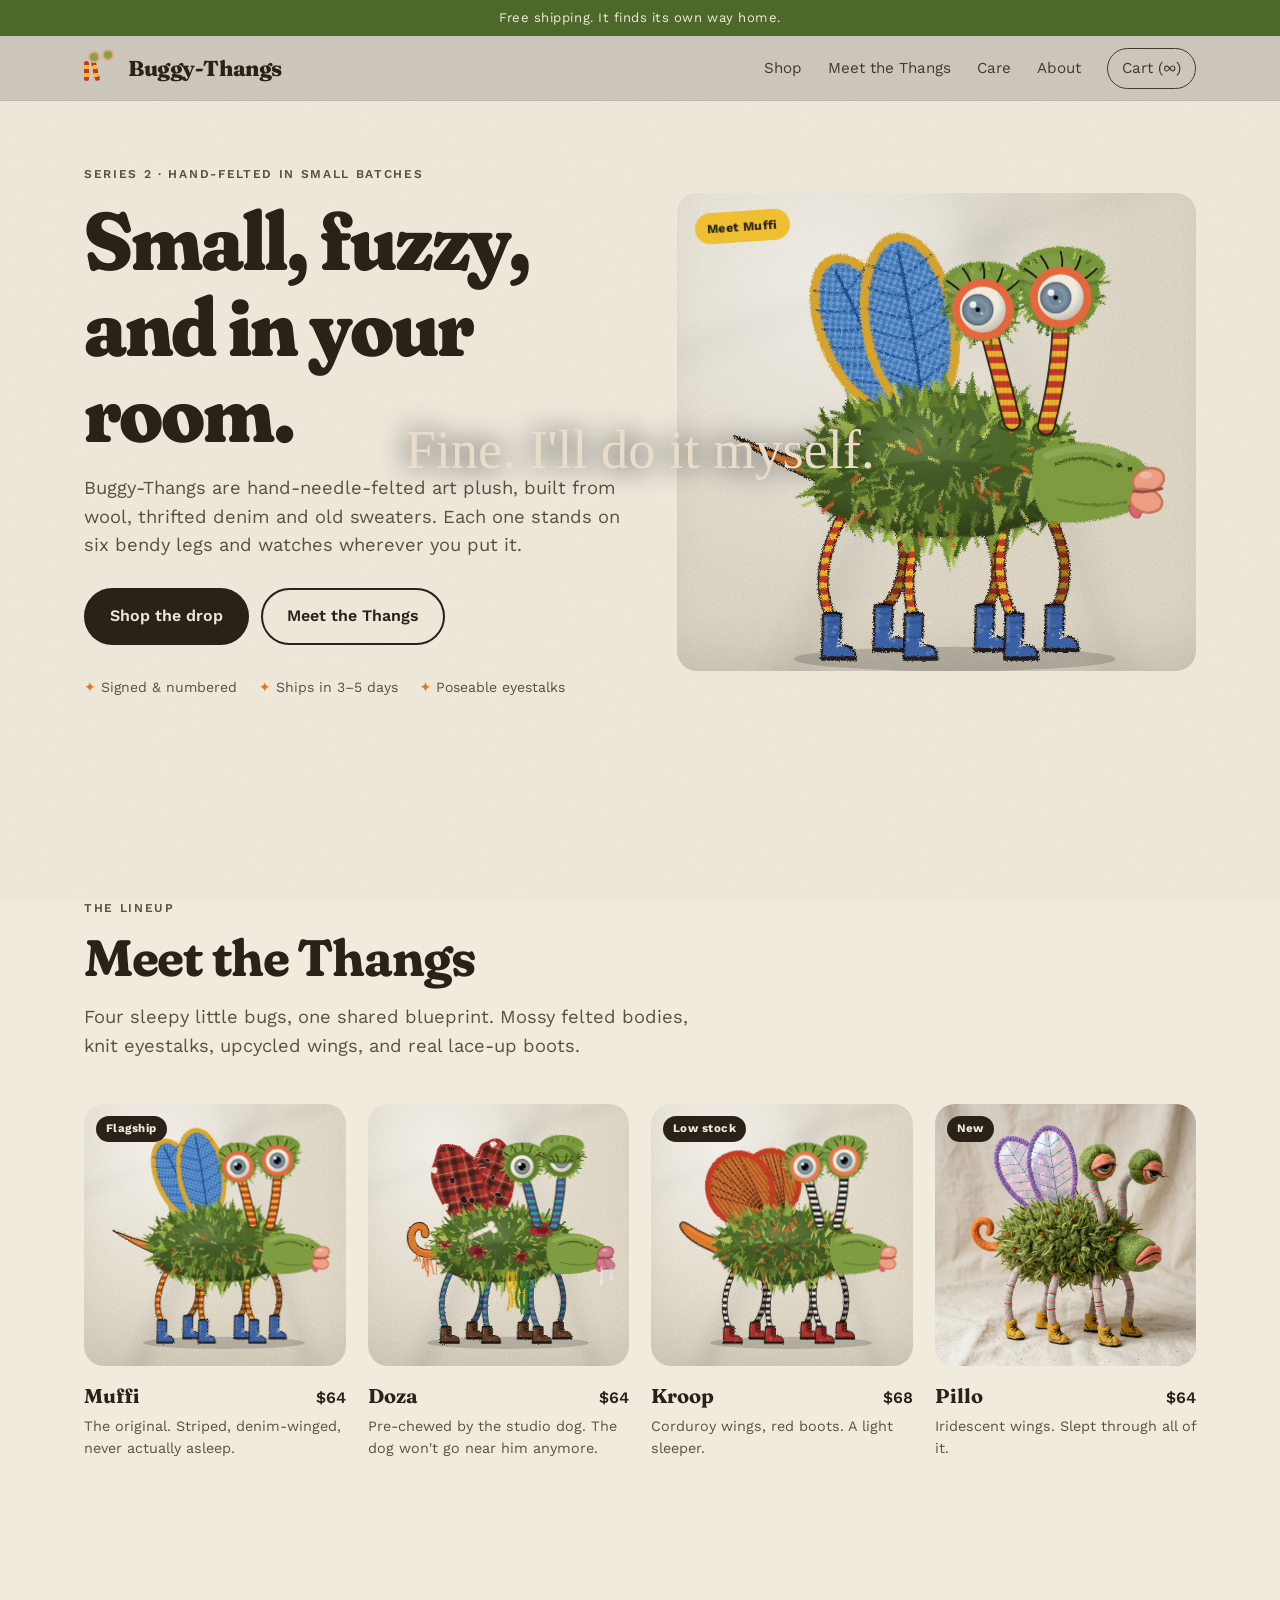
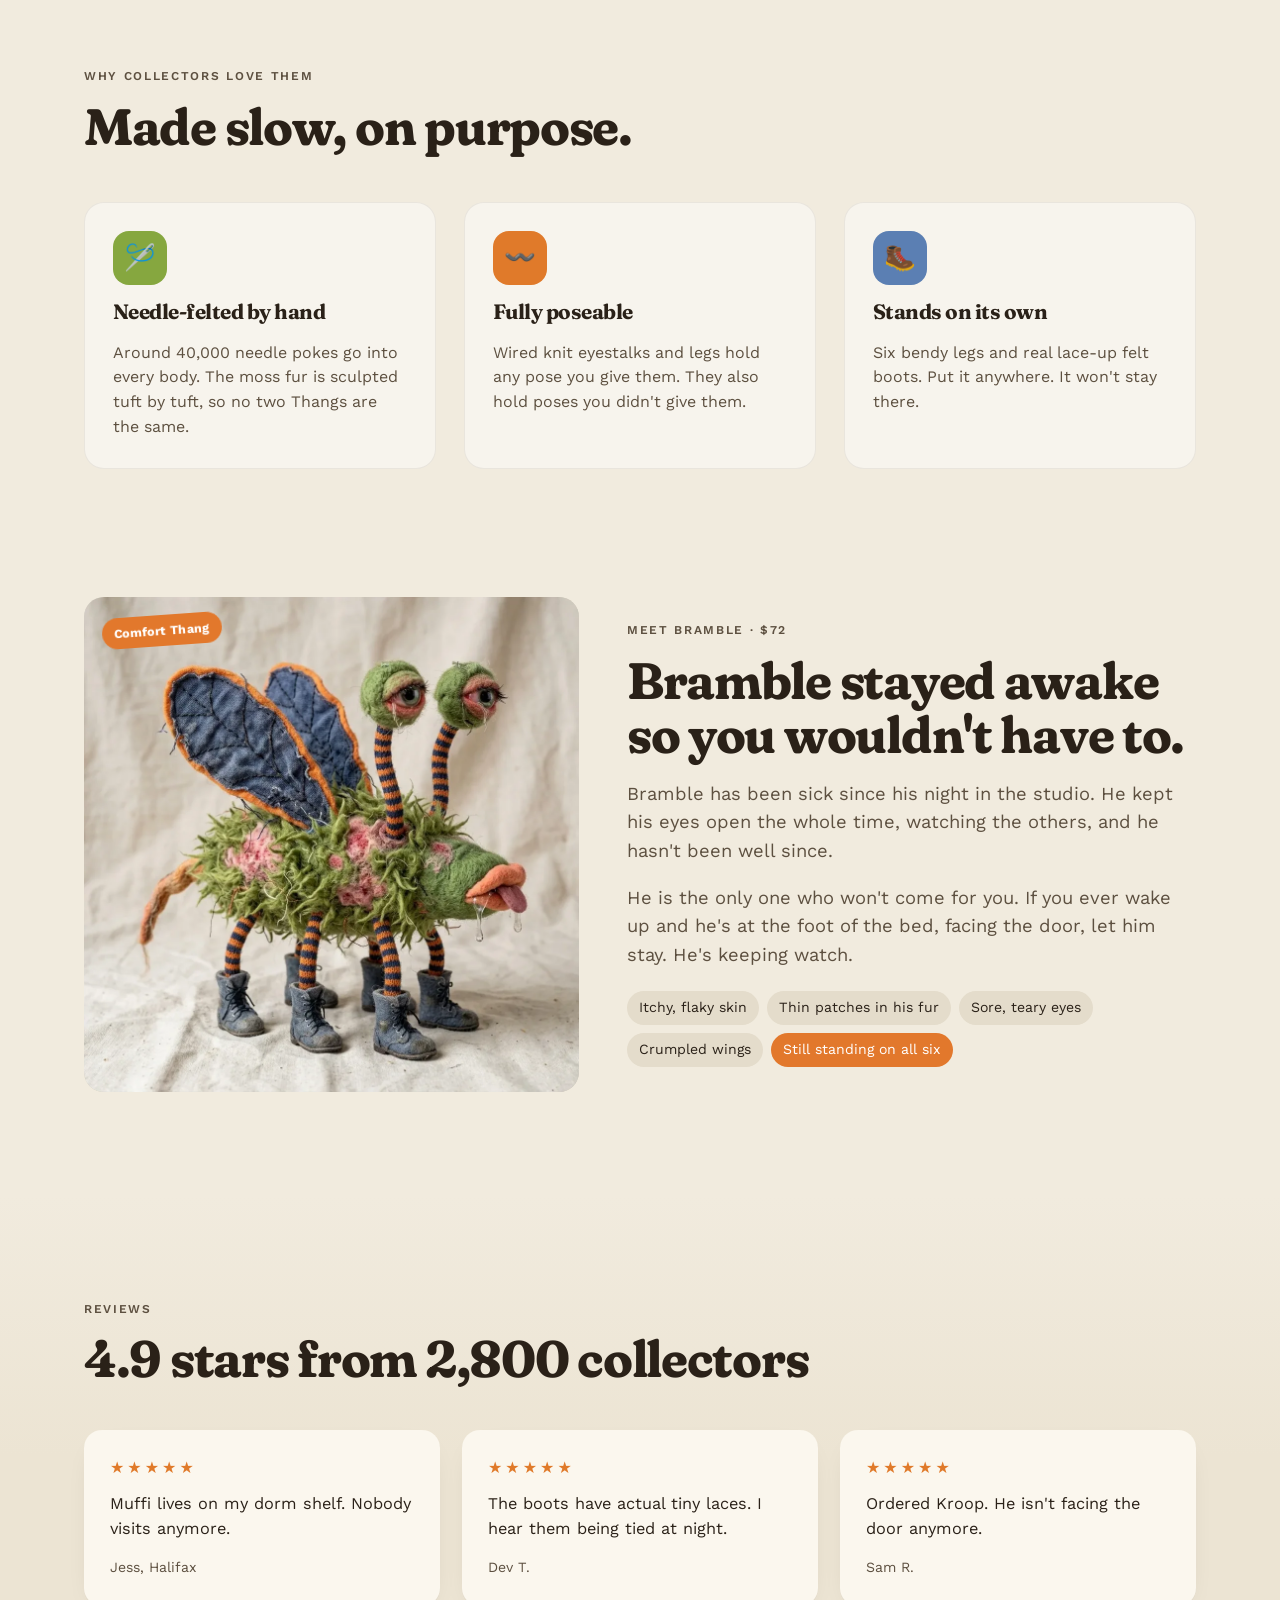
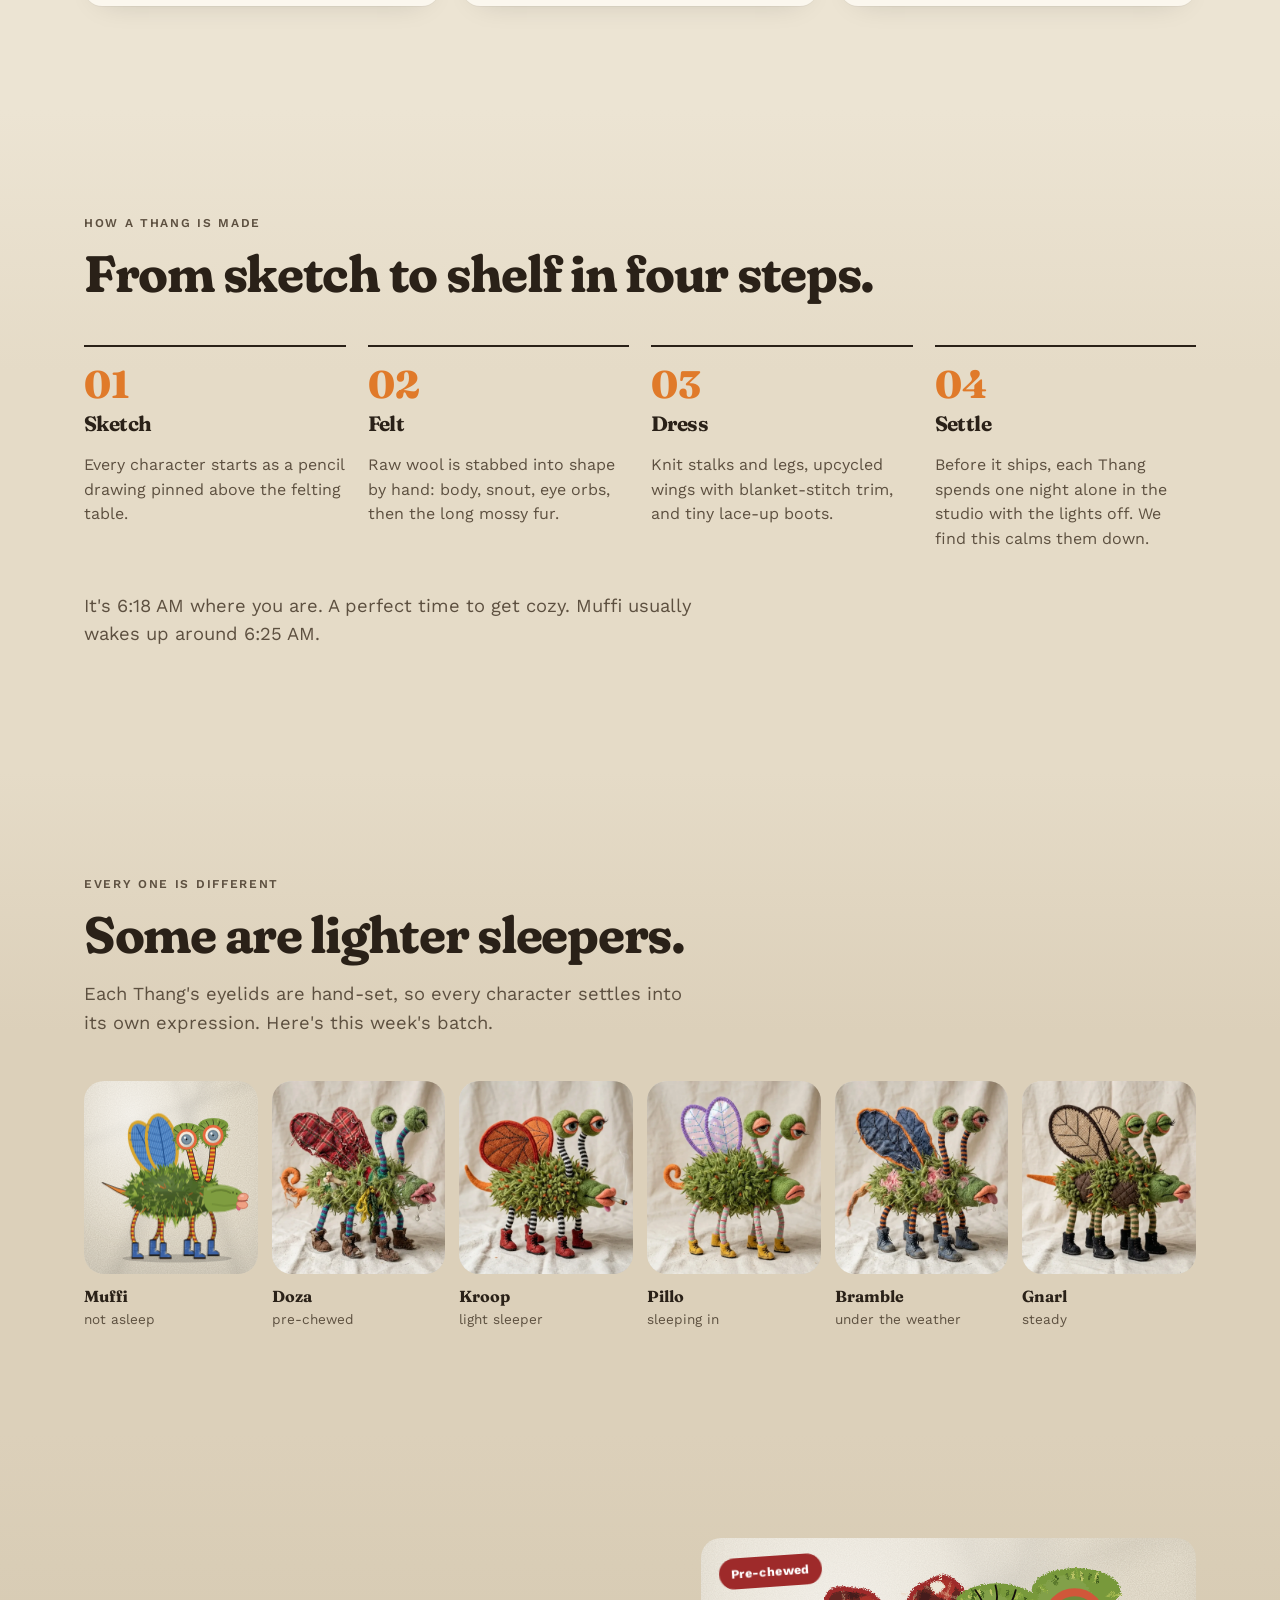
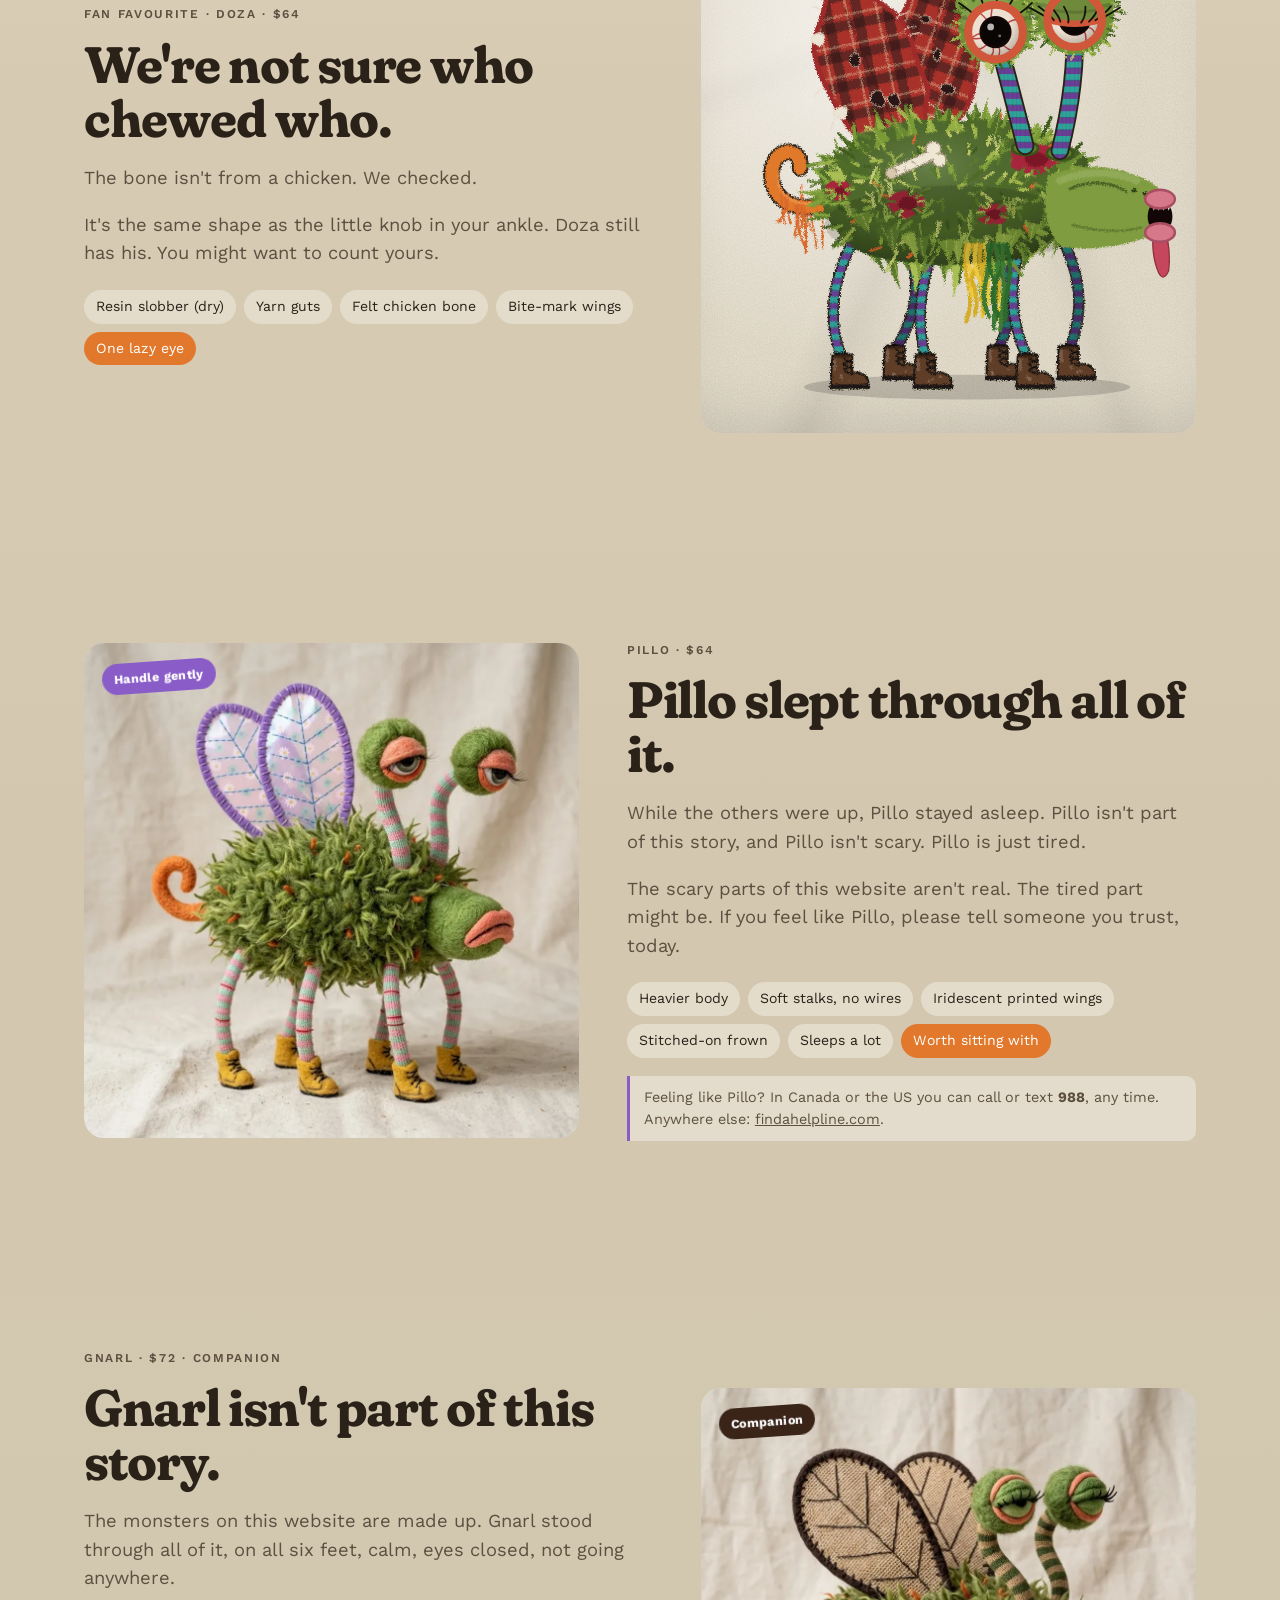
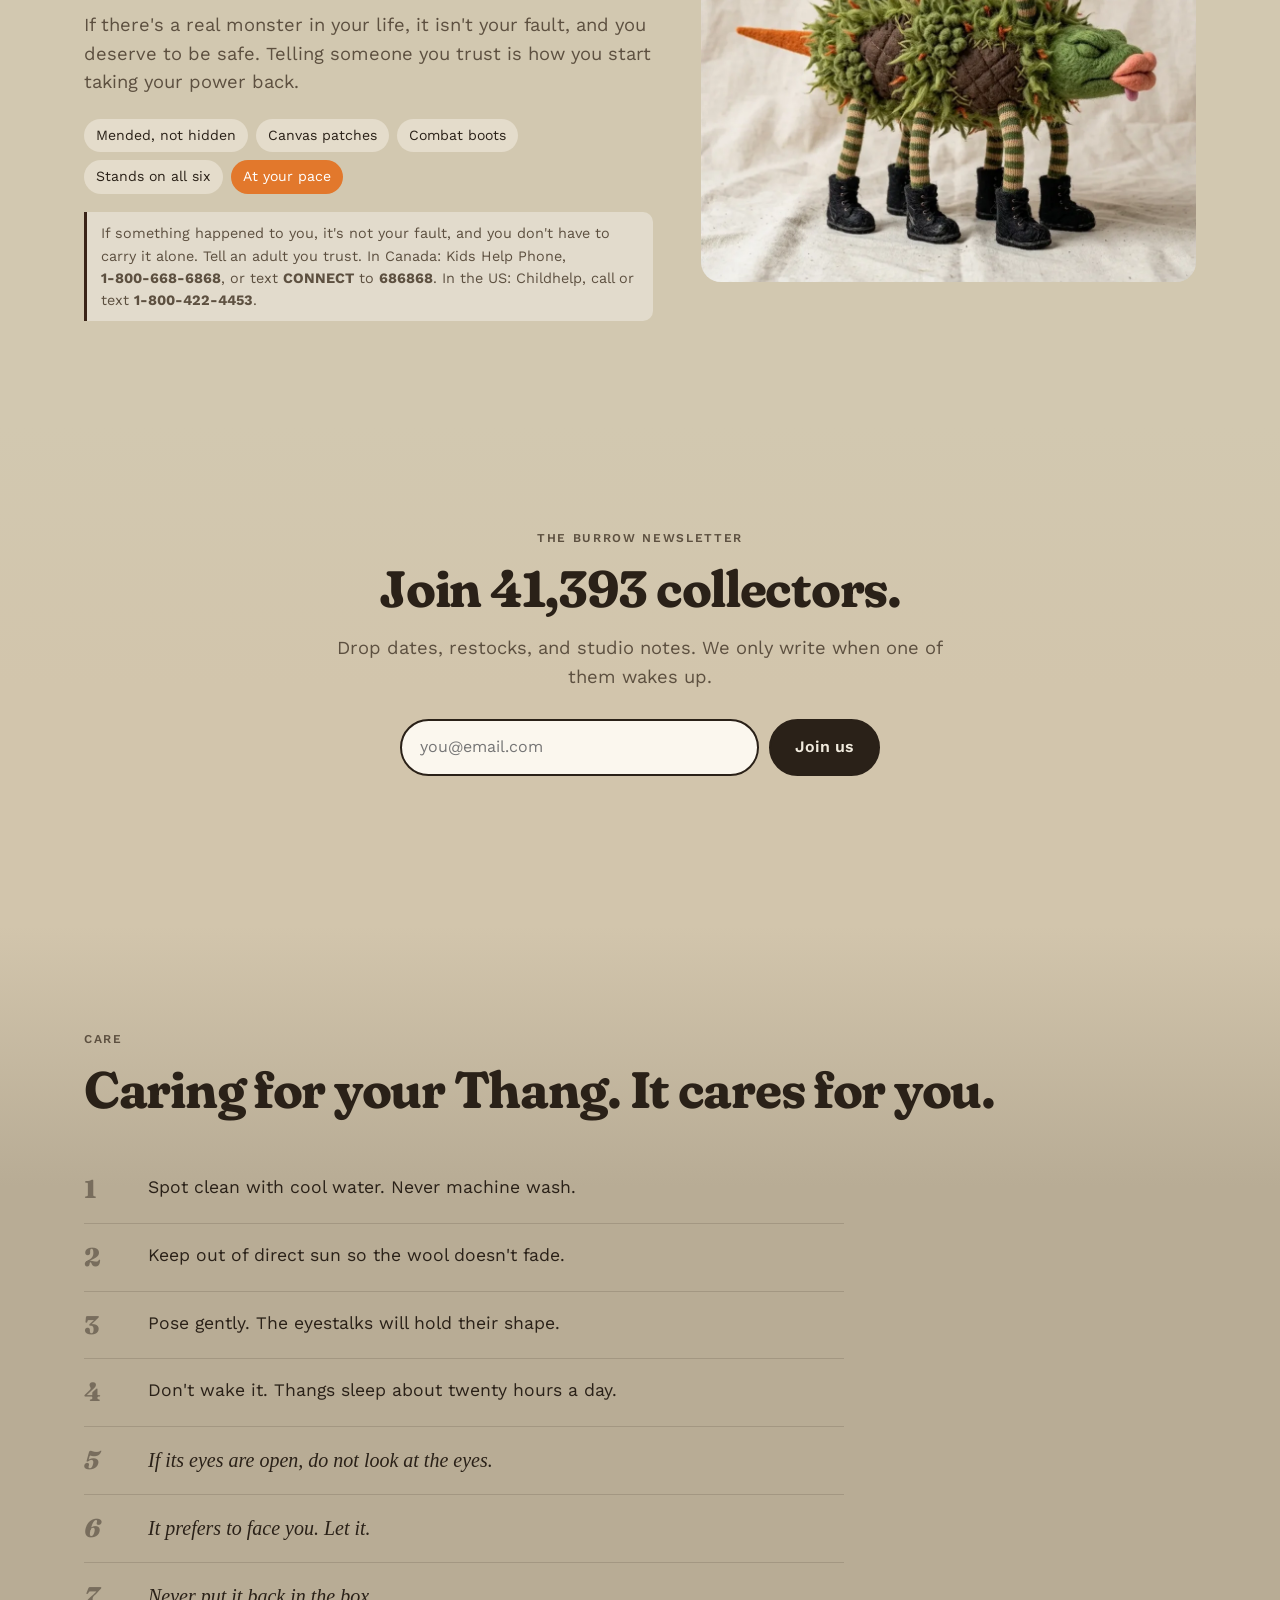
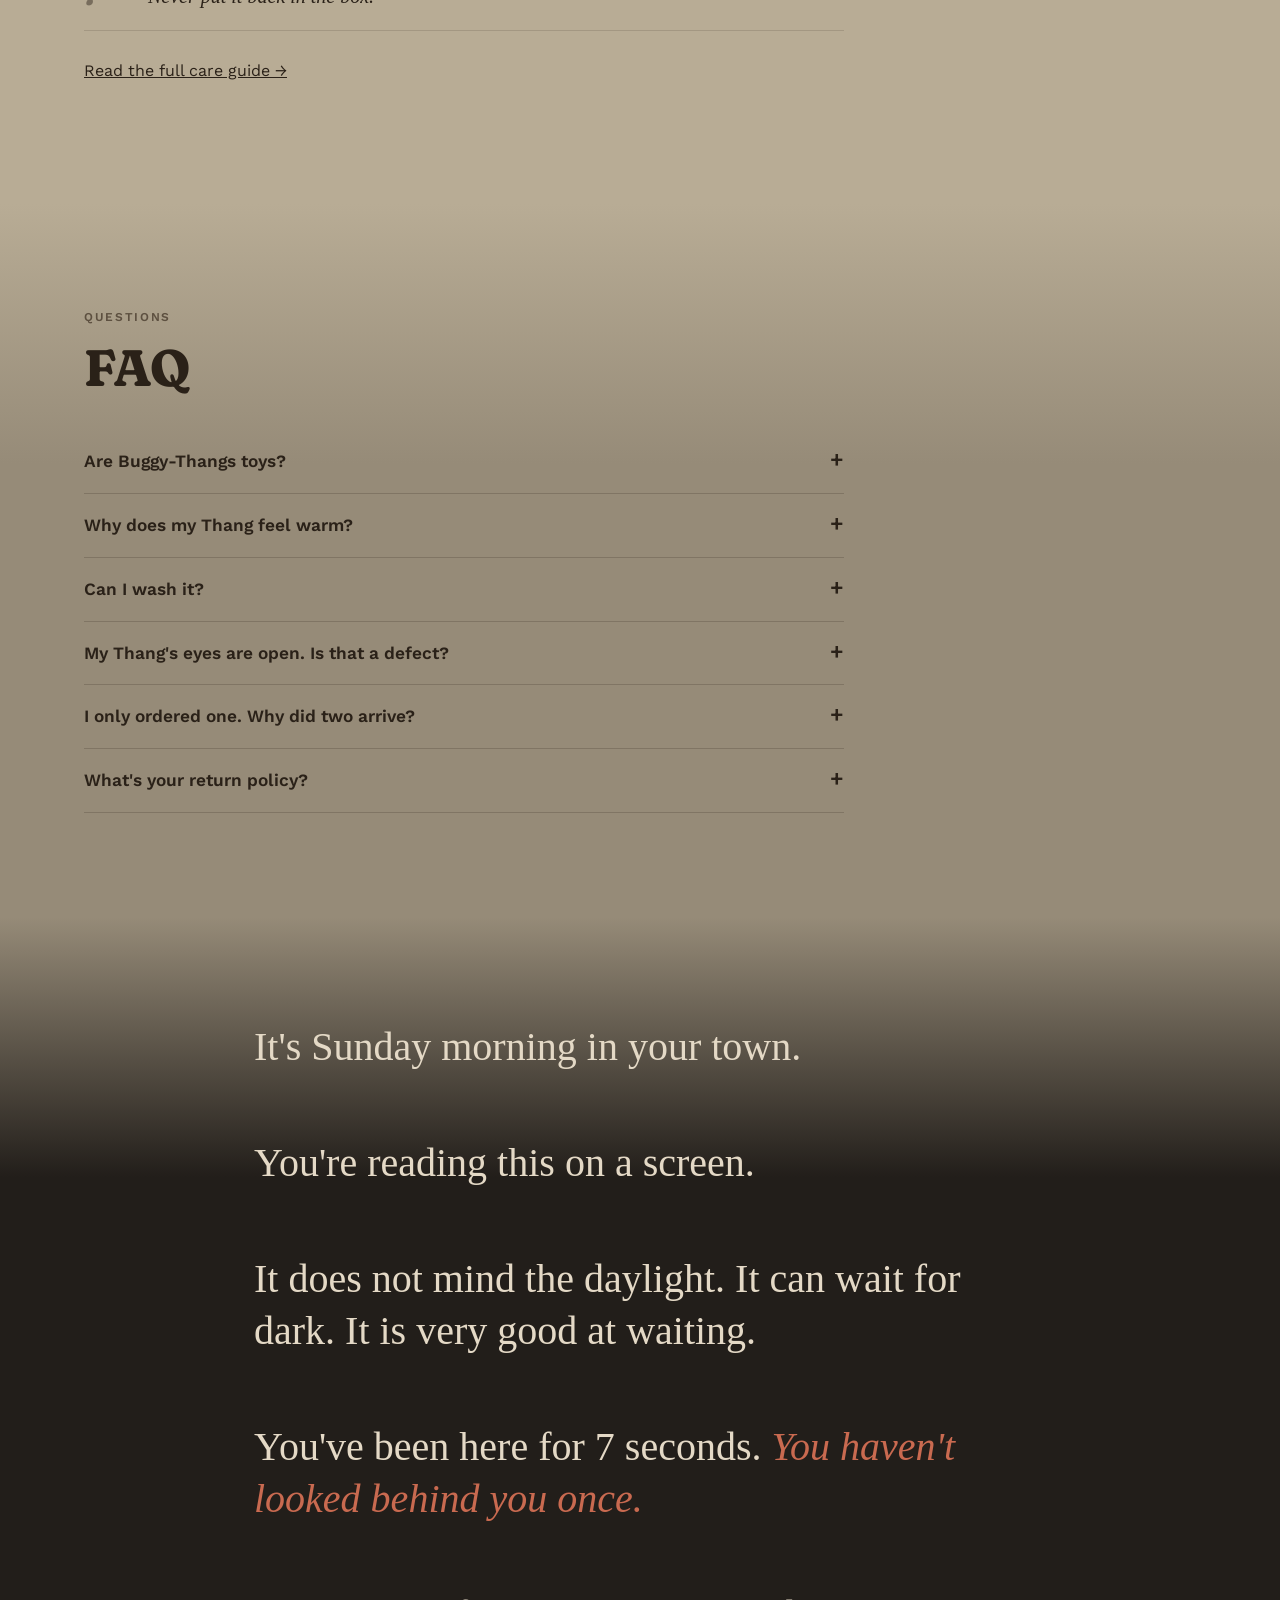
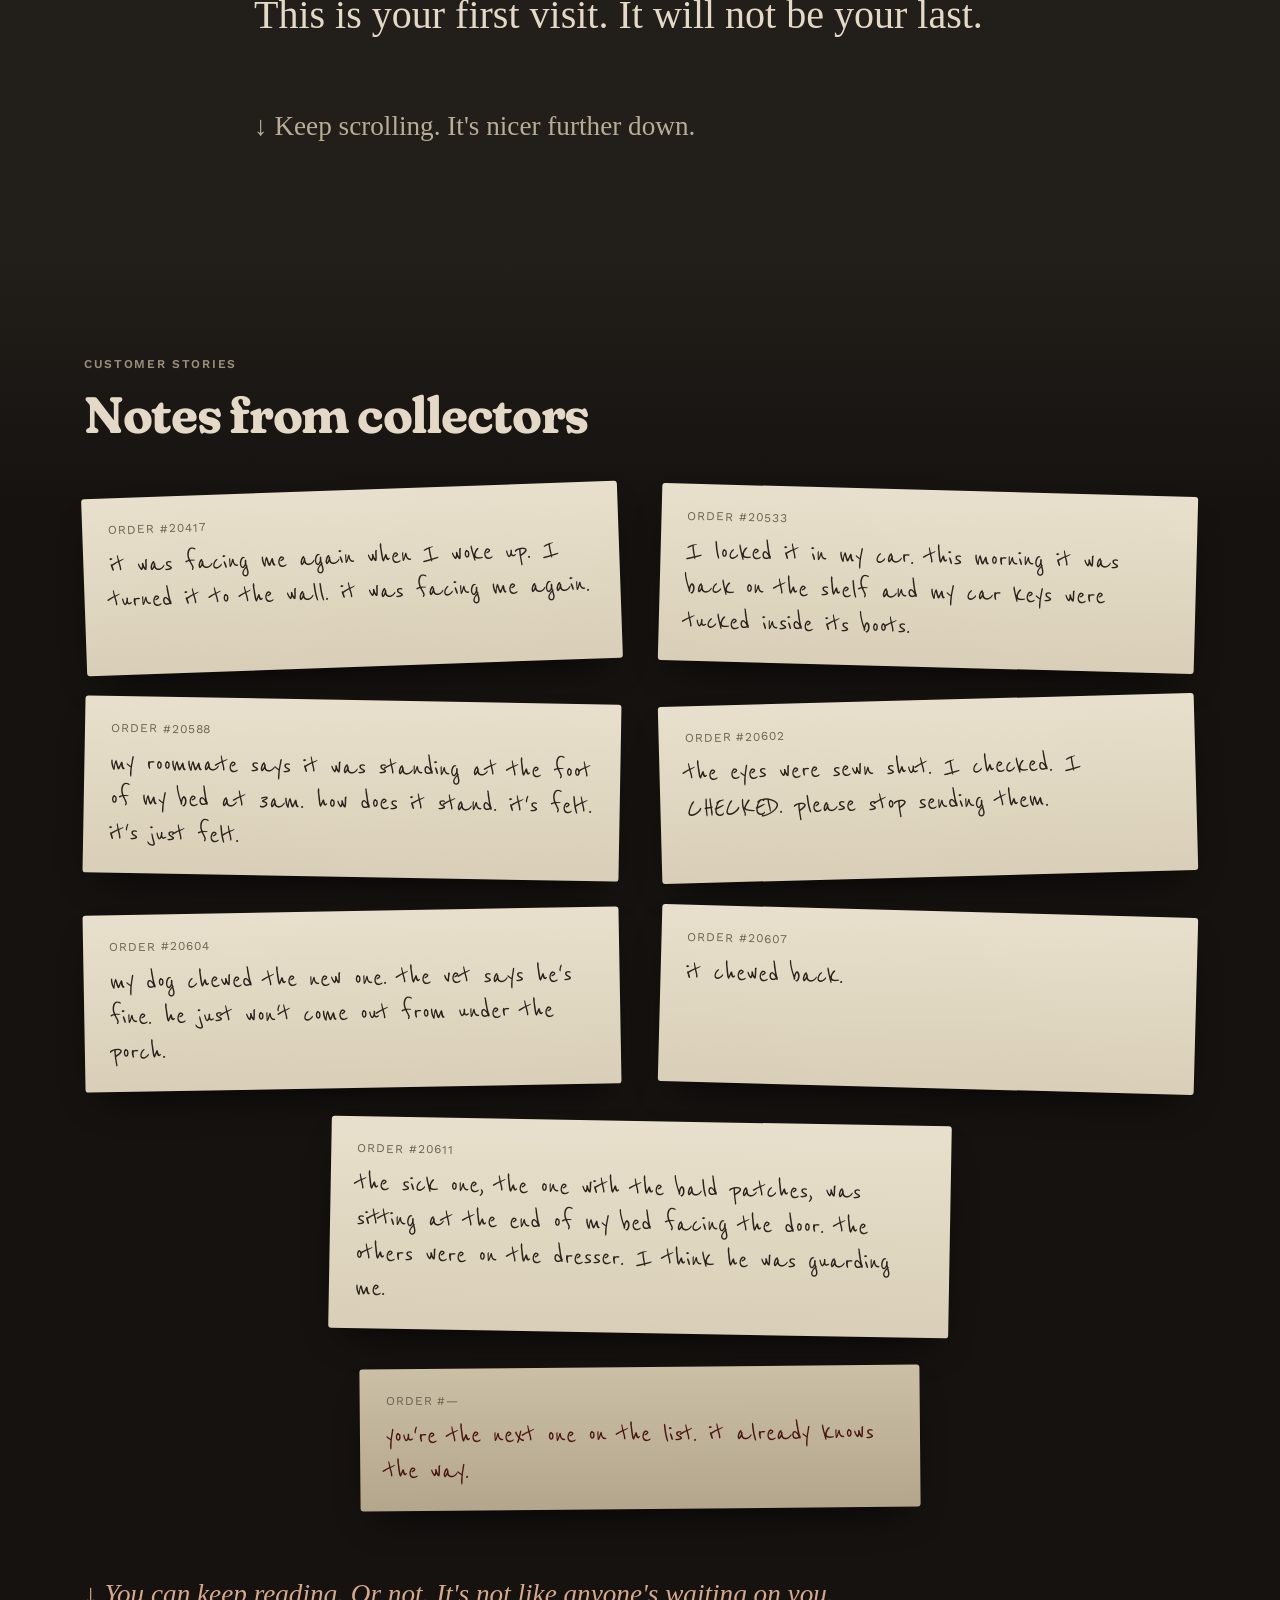
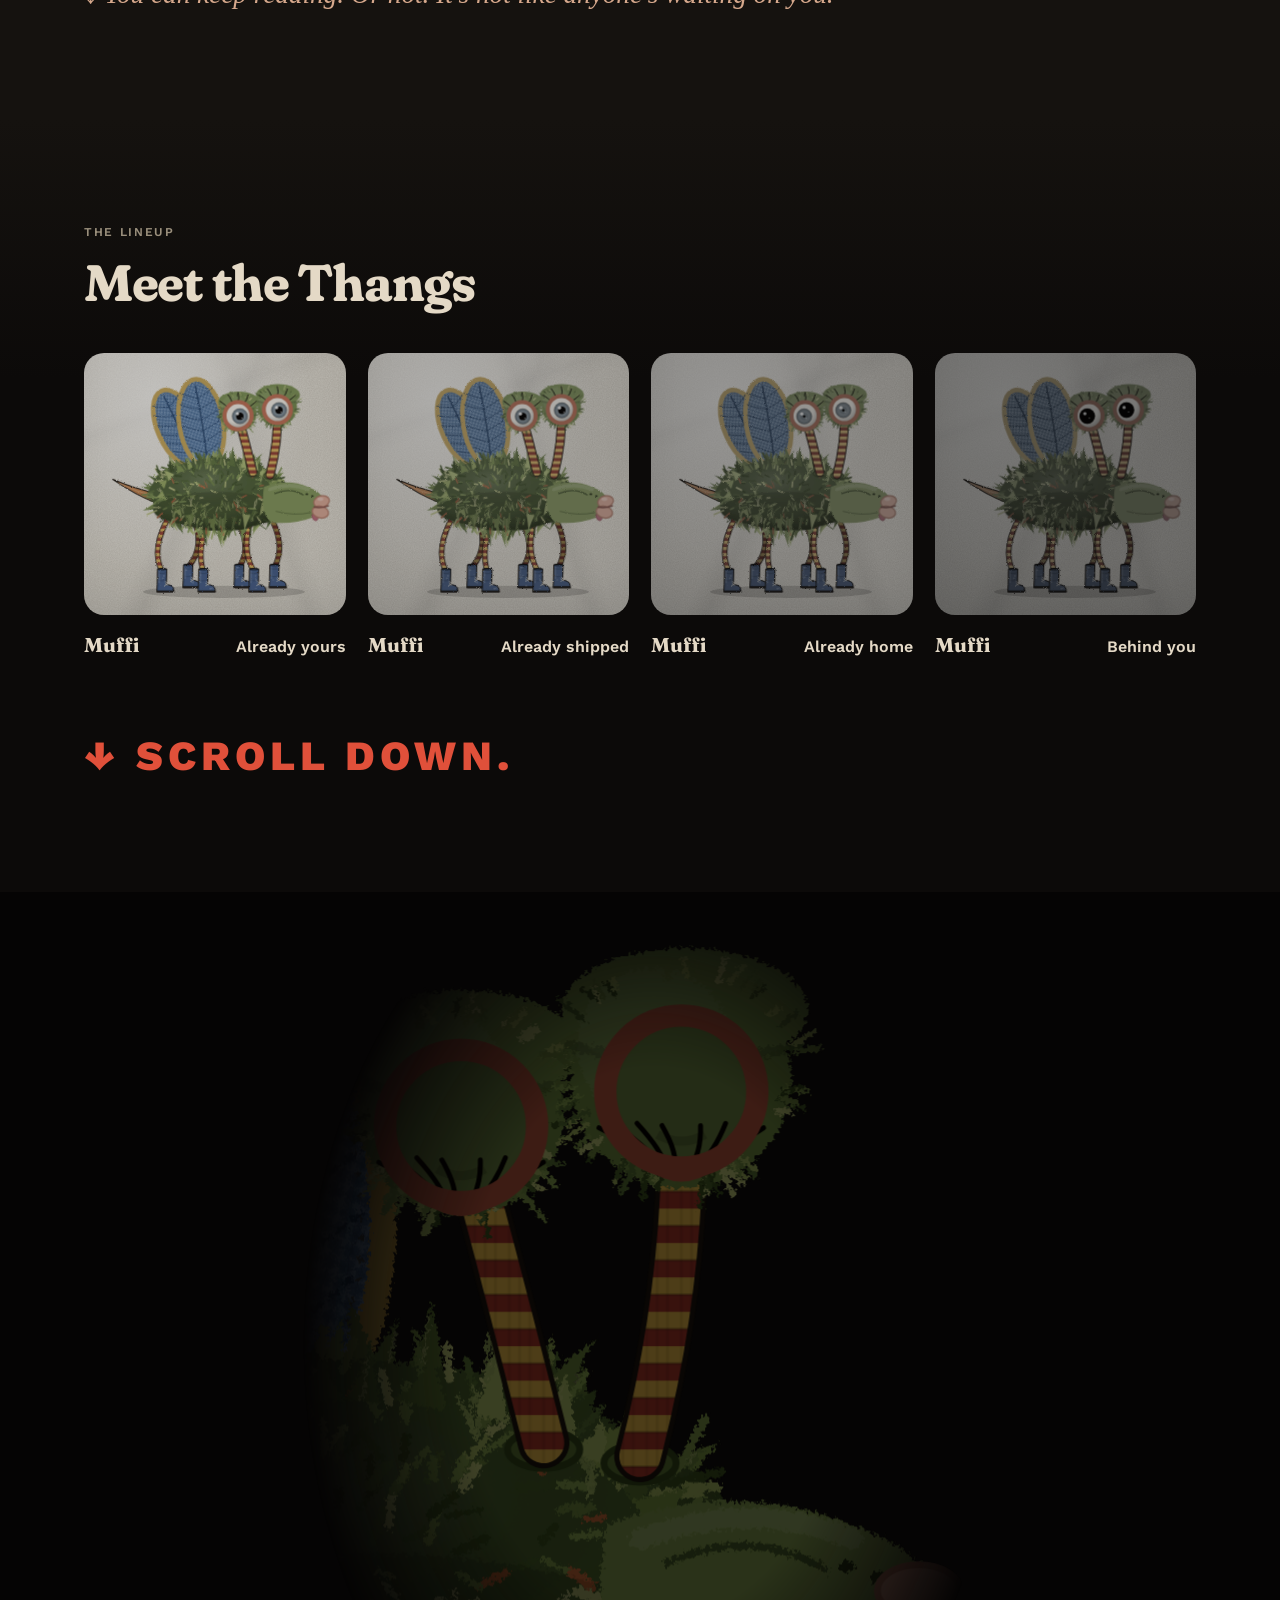
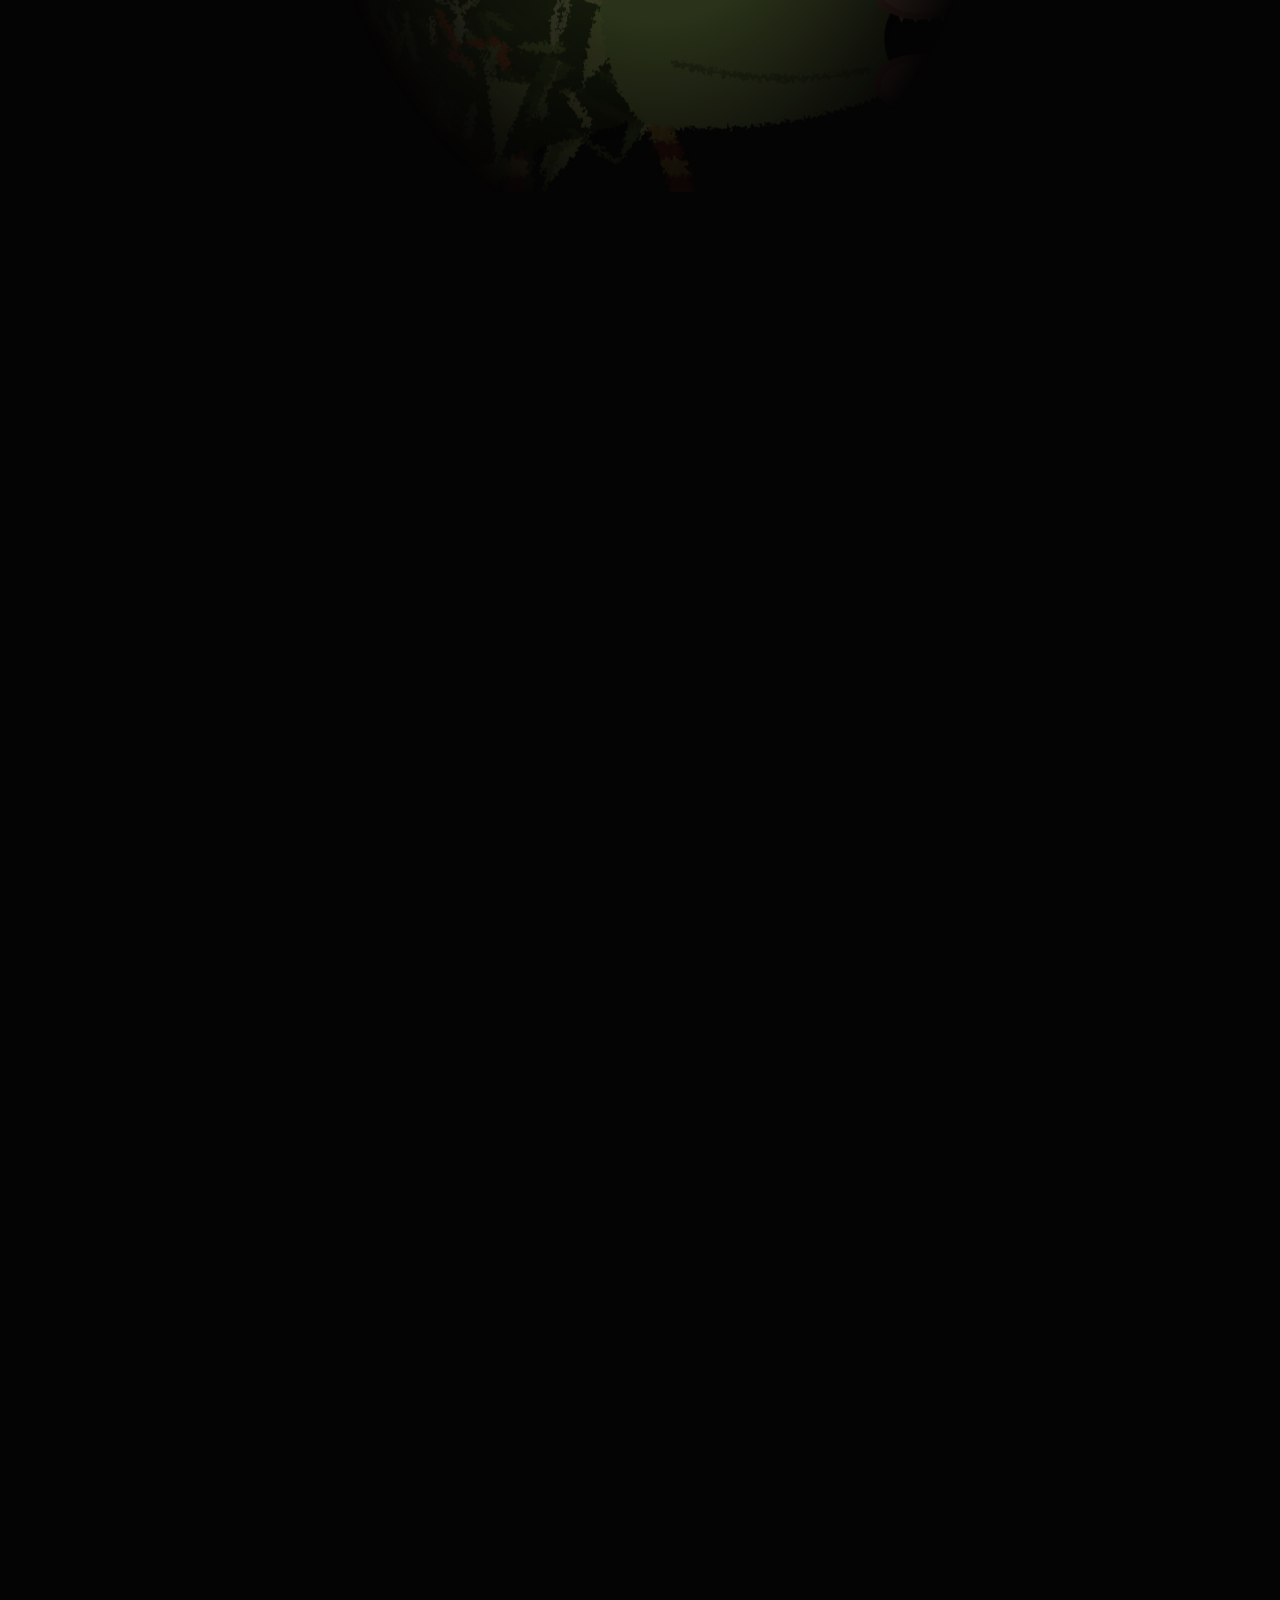
==== commit 31cb1a8b: "Gnarl: the companion Thang - Gnarl render photo on the home page, series row and shop - New render p" ====
--- a/index.html
+++ b/index.html
@@ -144,12 +144,12 @@
       <h2>Some are lighter sleepers.</h2>
       <p class="lede">Each Thang's eyelids are hand-set, so every character settles into its own expression. Here's this week's batch.</p>
       <div class="series">
-        <figure><div class="canvas"><div data-thang="muffi" data-photo="images/muffi.webp" data-open=".1"></div></div><figcaption><b>Muffi</b>deep sleeper</figcaption></figure>
+        <figure><div class="canvas"><div data-thang="muffi" data-photo="images/muffi.webp" data-open=".1" data-later="2:1:normal:1:pin"></div></div><figcaption><b>Muffi</b><span data-alt="not asleep" data-alt-stage="2">deep sleeper</span></figcaption></figure>
         <figure><div class="canvas"><div data-thang="doza" data-photo="images/doza.webp" data-open=".7"></div></div><figcaption><b>Doza</b>pre-chewed</figcaption></figure>
         <figure><div class="canvas"><div data-thang="kroop" data-photo="images/kroop.webp" data-open=".3"></div></div><figcaption><b>Kroop</b>light sleeper</figcaption></figure>
         <figure><div class="canvas"><div data-thang="pillo" data-photo="images/pillo.webp" data-open=".45"></div></div><figcaption><b>Pillo</b>sleeping in</figcaption></figure>
         <figure><div class="canvas"><div data-thang="bramble" data-photo="images/bramble.webp" data-open=".5"></div></div><figcaption><b>Bramble</b>under the weather</figcaption></figure>
-        <figure><div class="canvas"><div data-thang="gnarl" data-open="1" data-pupil="pin" data-track="1"></div></div><figcaption><b>Gnarl</b>awake</figcaption></figure>
+        <figure><div class="canvas"><div data-thang="gnarl" data-photo="images/gnarl.webp" data-open=".12"></div></div><figcaption><b>Gnarl</b>steady</figcaption></figure>
       </div>
     </div>
   </section>
@@ -179,7 +179,20 @@
     </div>
   </section>
 
-  <section data-s="1" class="center" style="--from:#d3c7af;--bg:#d2c5ac">
+  <section id="gnarl" data-quiet data-s="1" style="--from:#d3c7af;--bg:#d2c8b0">
+    <div class="wrap bramble doza">
+      <div>
+        <p class="eyebrow">Gnarl · $72 · Companion</p>
+        <h2 data-alt="Gnarl isn't part of this story." data-alt-stage="3">Gnarl is for the things that don't have easy words.</h2>
+        <div data-alt="&lt;p class=&quot;lede&quot;&gt;The monsters on this website are made up. Gnarl stood through all of it, on all six feet, calm, eyes closed, not going anywhere.&lt;/p&gt;&lt;p class=&quot;lede&quot;&gt;If there&#x27;s a real monster in your life, it isn&#x27;t your fault, and you deserve to be safe. Telling someone you trust is how you start taking your power back.&lt;/p&gt;" data-alt-stage="3"><p class="lede">The heavy, tangled feelings left behind when boundaries were crossed and something wrong happened. When a secret feels too big to carry alone, naming the monster is the first step toward taking your power back.</p><p class="lede">Gnarl's dense moss-green bud fur is bound with thick, weathered dark-brown canvas patches and heavy cross-stitch mending. Not to hide what happened, but to show that survival is tough, real, and worth protecting.</p><p class="lede">Olive-and-tan striped knit limbs, heavy black combat boots, and coarse burlap wings trimmed in dark espresso felt. Gnarl stands solid on all six feet: a grounded, fiercely loyal companion for grief, boundaries, and healing at your own pace.</p></div>
+        <ul class="bramble-list"><li>Mended, not hidden</li><li>Canvas patches</li><li>Combat boots</li><li>Stands on all six</li><li>At your pace</li></ul>
+        <p class="help-line" style="border-color:#3a2418">If something happened to you, it's not your fault, and you don't have to carry it alone. Tell an adult you trust. In Canada: Kids Help Phone, <b>1-800-668-6868</b>, or text <b>CONNECT</b> to <b>686868</b>. In the US: Childhelp, call or text <b>1-800-422-4453</b>.</p>
+      </div>
+      <div class="canvas"><span class="tag-float" style="background:#3a2418;color:#fff">Companion</span><div data-thang="gnarl" data-photo="images/gnarl.webp" data-open=".12"></div></div>
+    </div>
+  </section>
+
+  <section data-s="1" class="center" style="--from:#d2c8b0;--bg:#d2c5ac">
     <div class="wrap">
       <p class="eyebrow">The Burrow newsletter</p>
       <h2>Join <span data-fill="collectors">41,392</span> collectors.</h2>
--- a/css/style.css
+++ b/css/style.css
@@ -362,3 +362,4 @@
 @media (max-width: 860px) { .doza { grid-template-columns: 1fr; } .doza .canvas { order: -1; } }
 .canvas > [data-thang] { width: 100%; }
 .help-line { margin: 18px 0 0; font-size: .9rem; color: var(--ink-soft); padding: 10px 14px; border-left: 3px solid #8a5cc8; background: rgba(255,255,255,.35); border-radius: 0 10px 10px 0; }
+.help-line b { white-space: nowrap; }
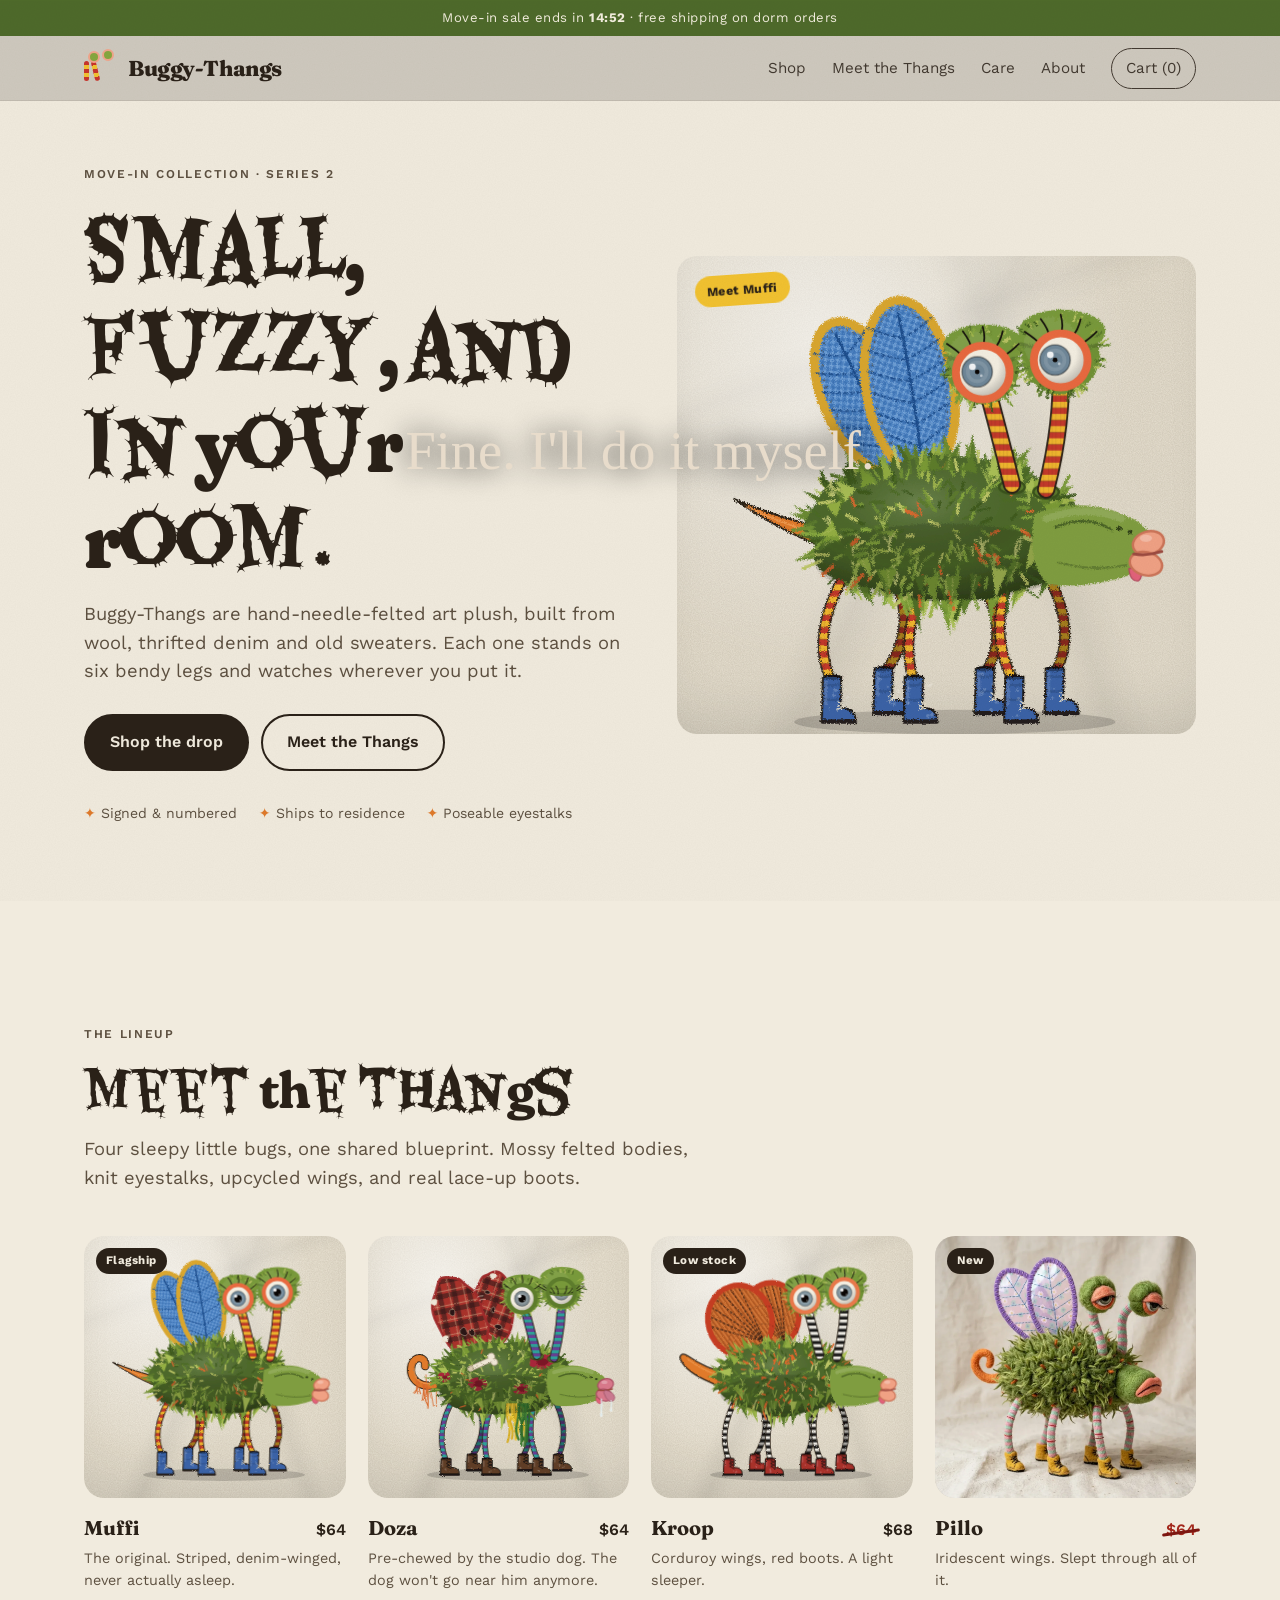
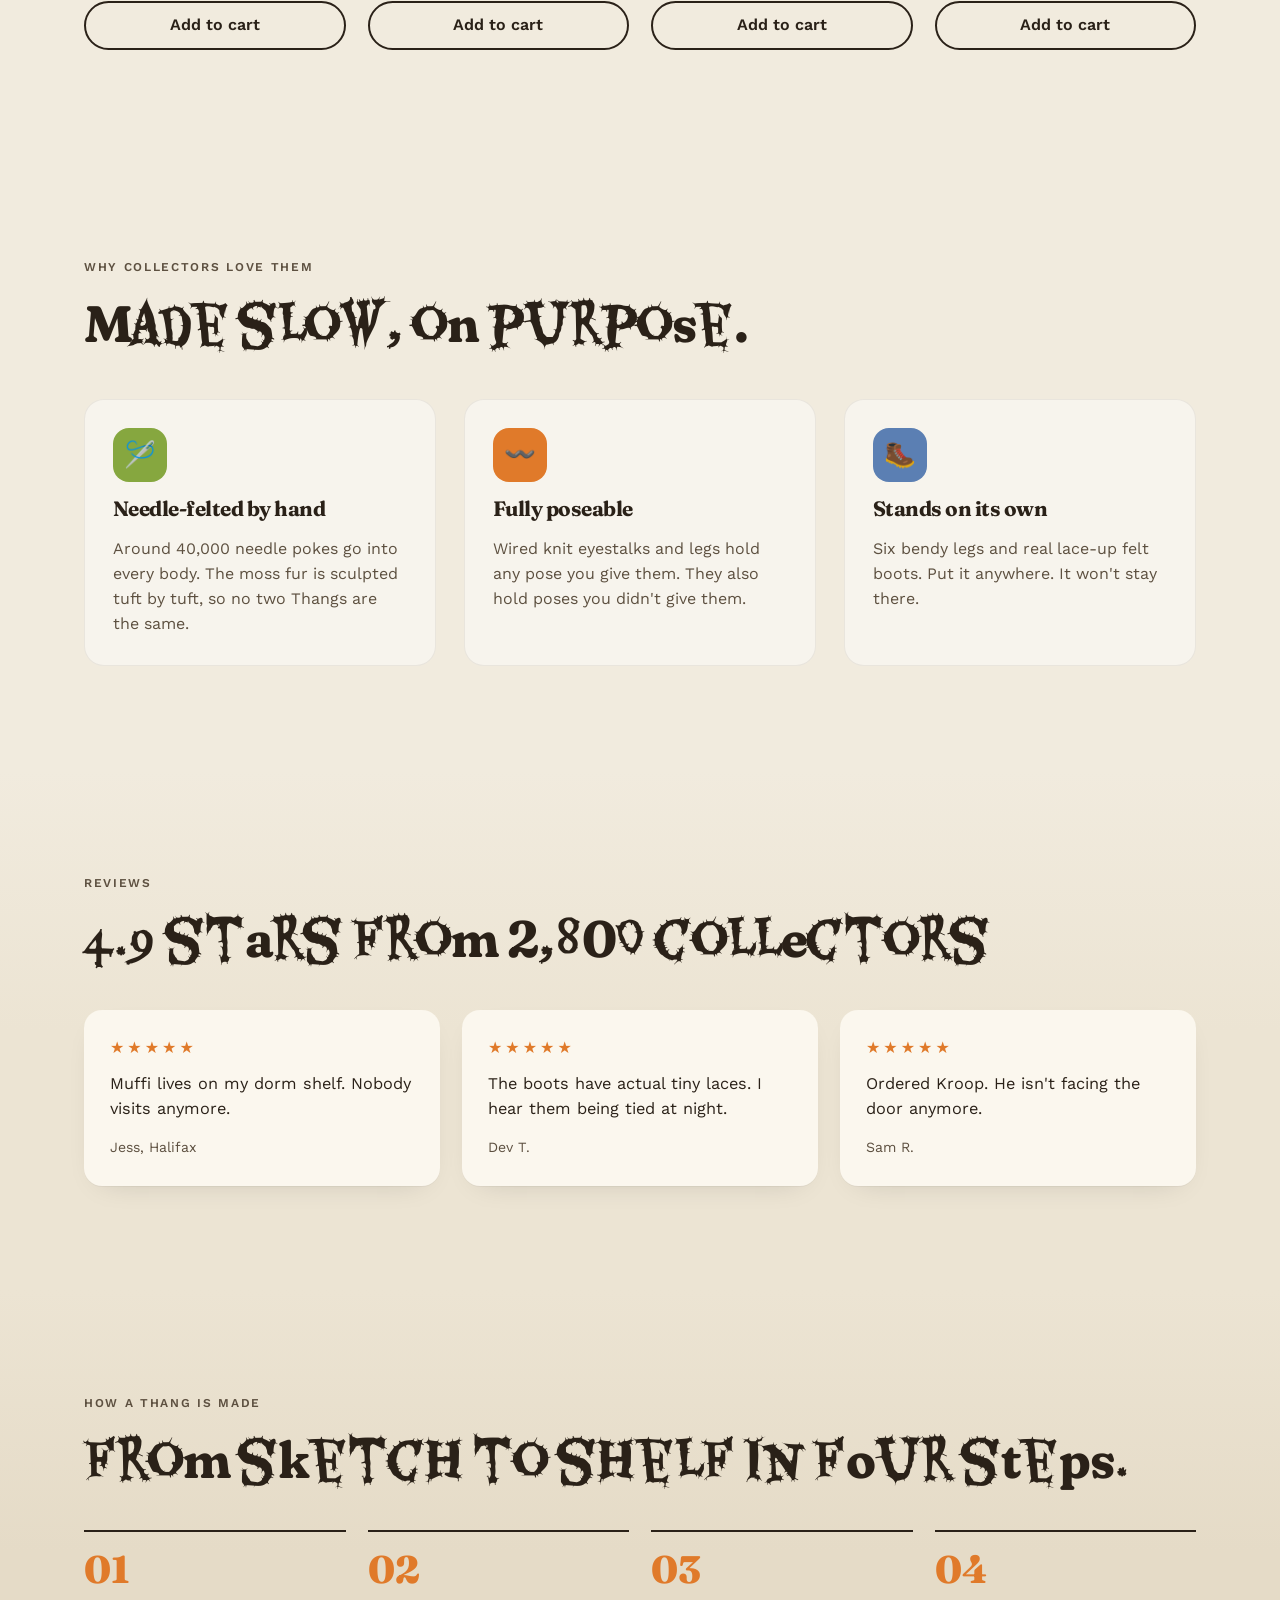
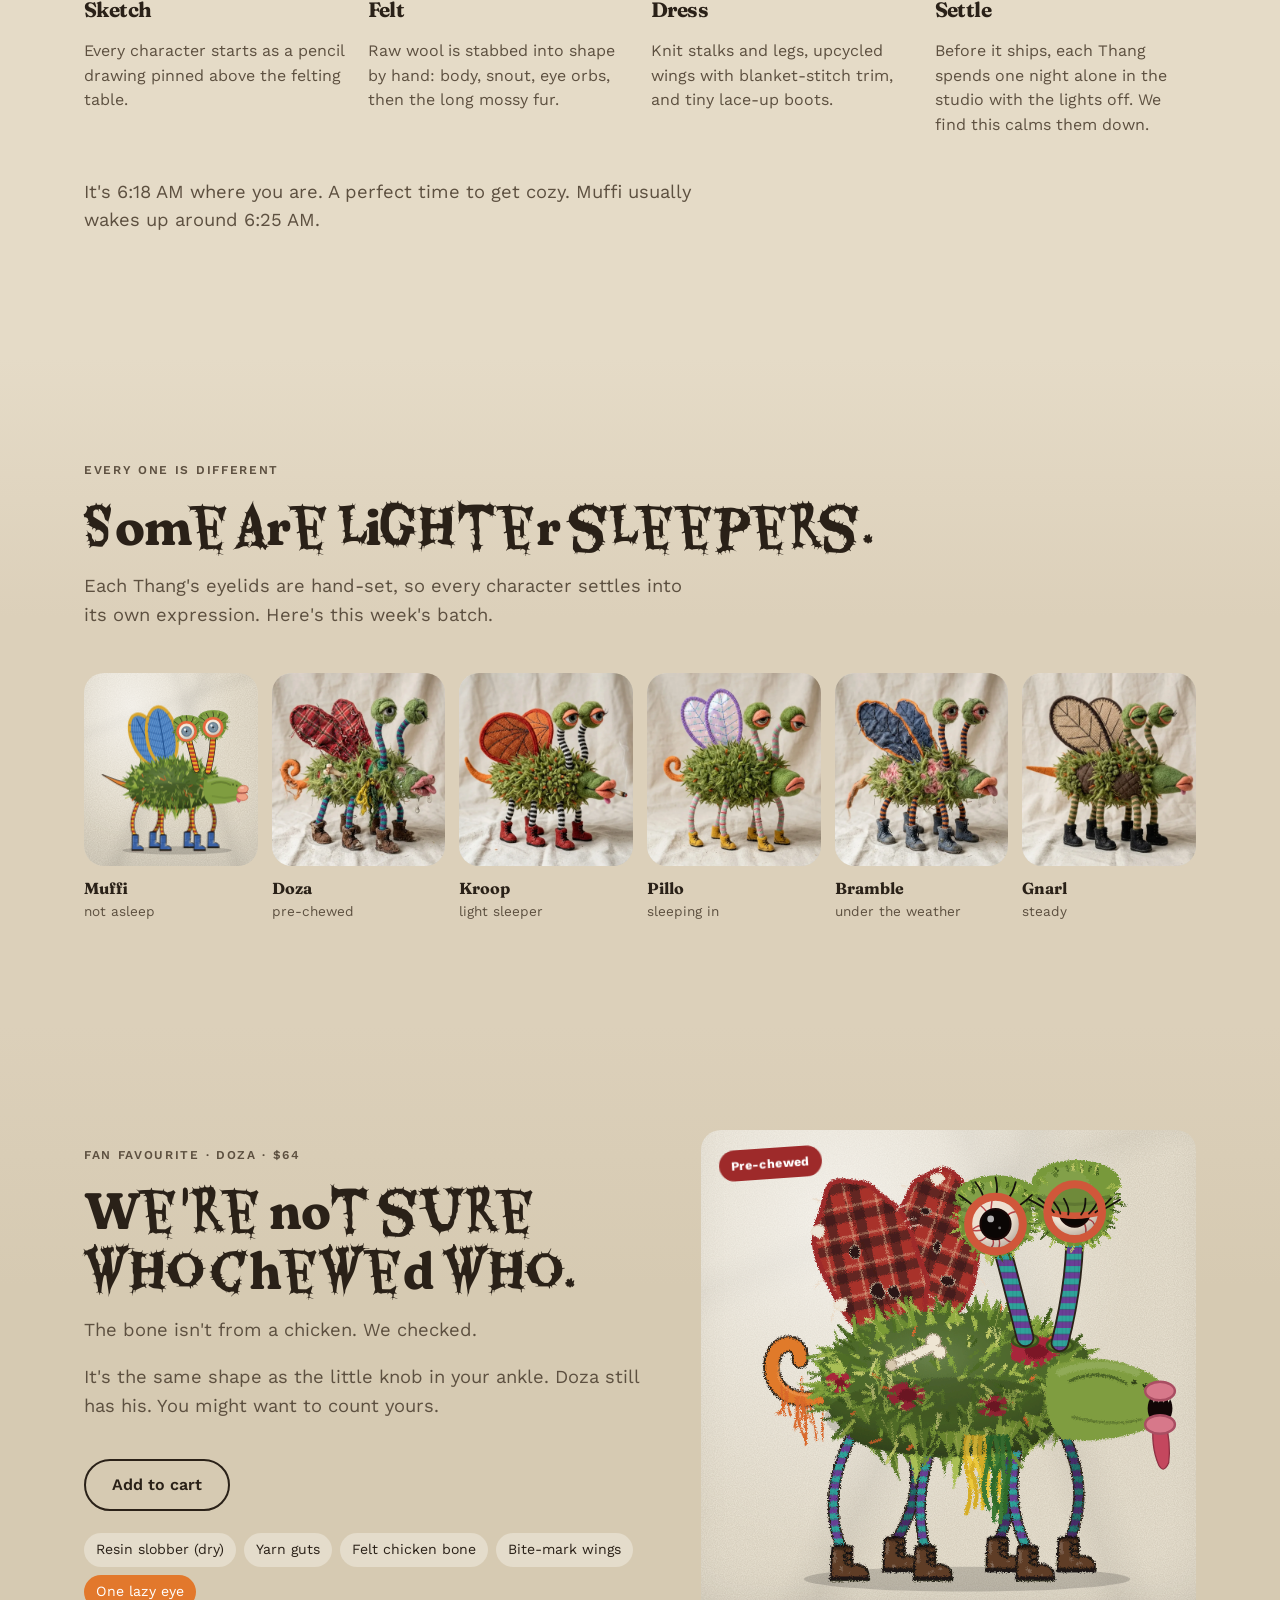
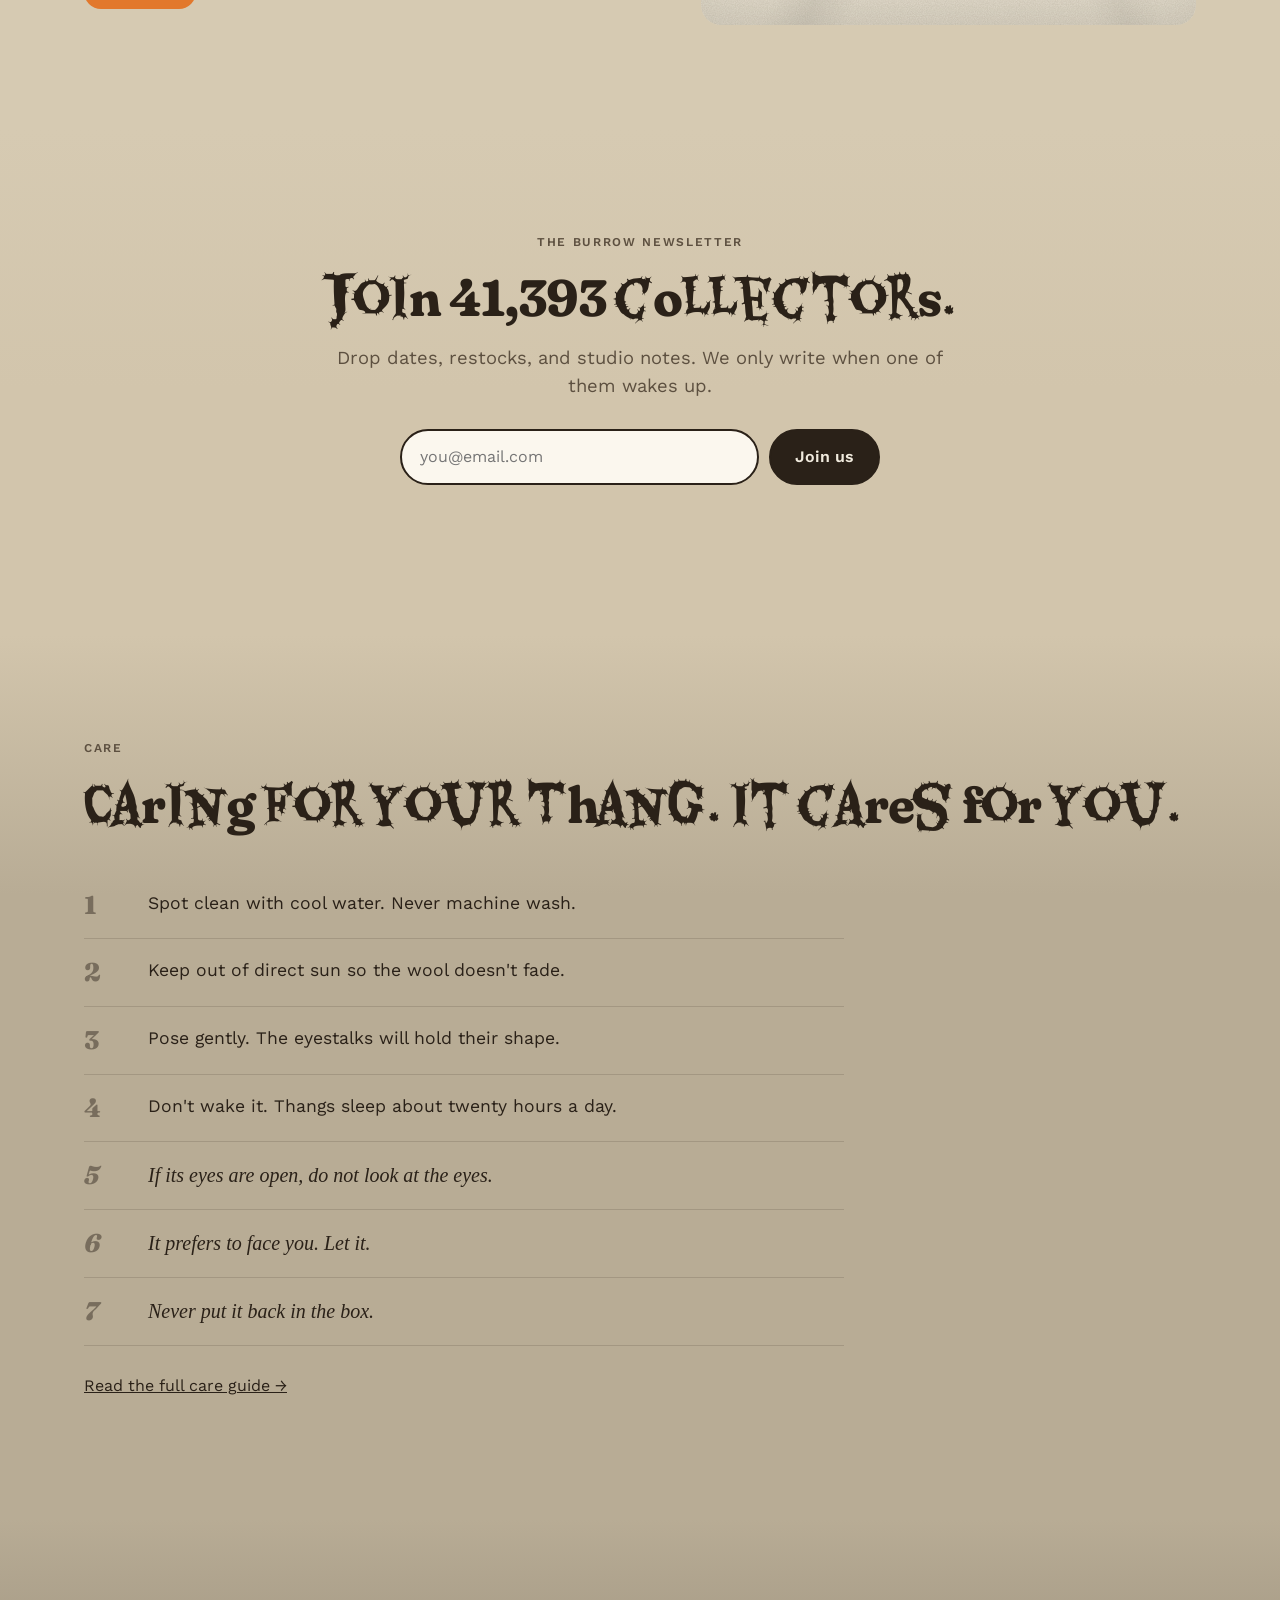
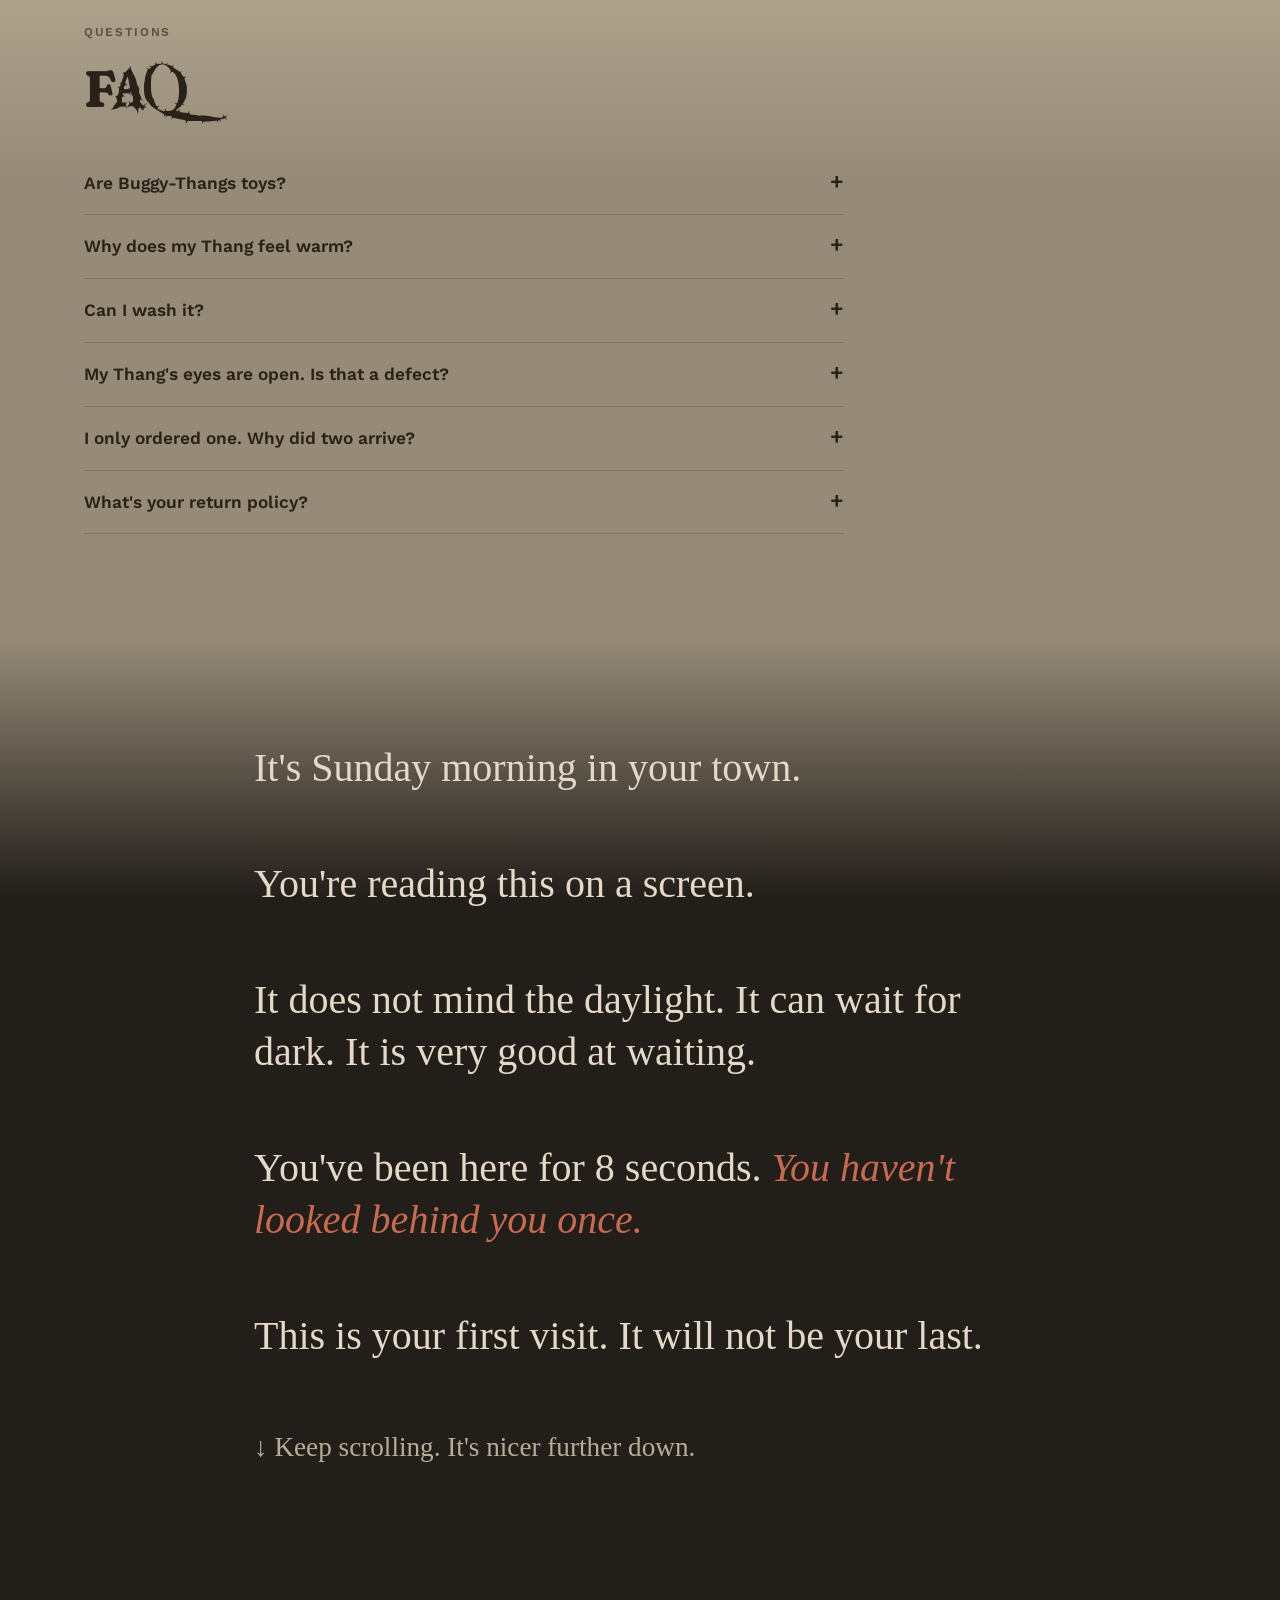
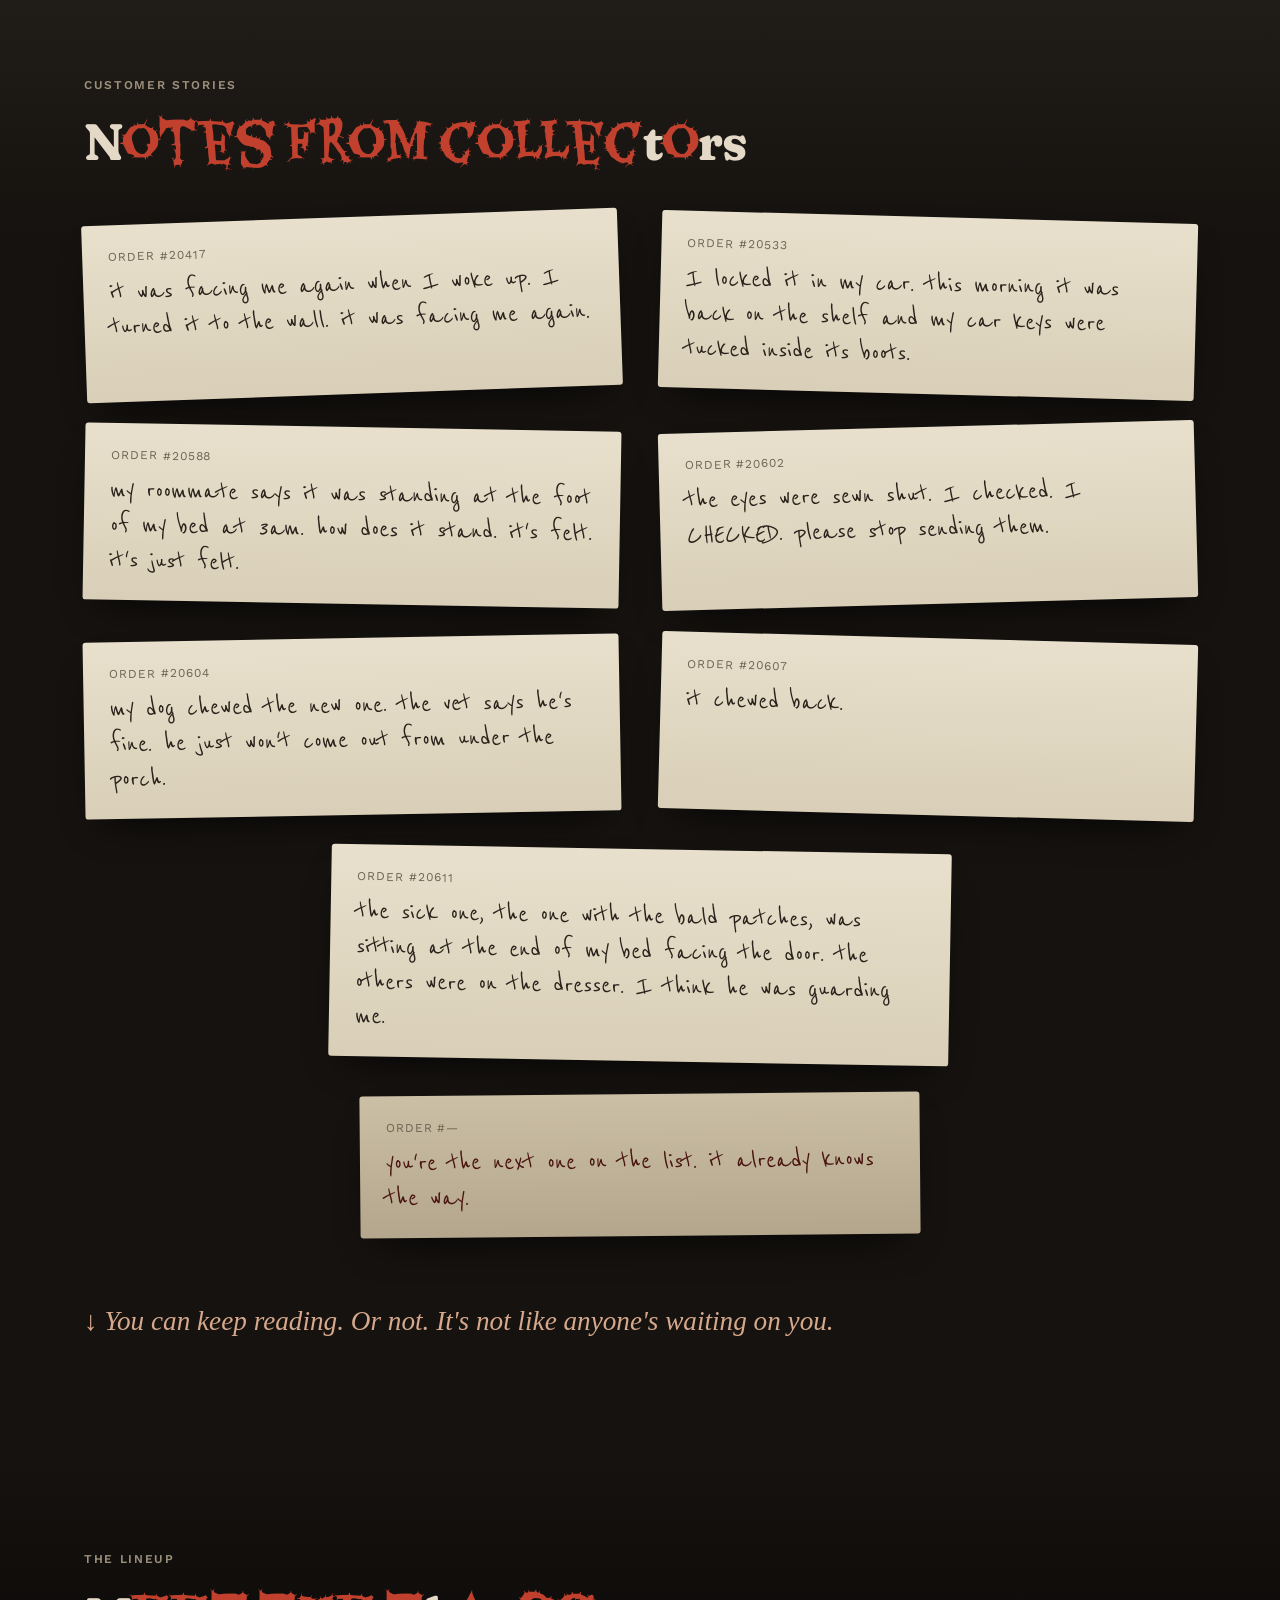
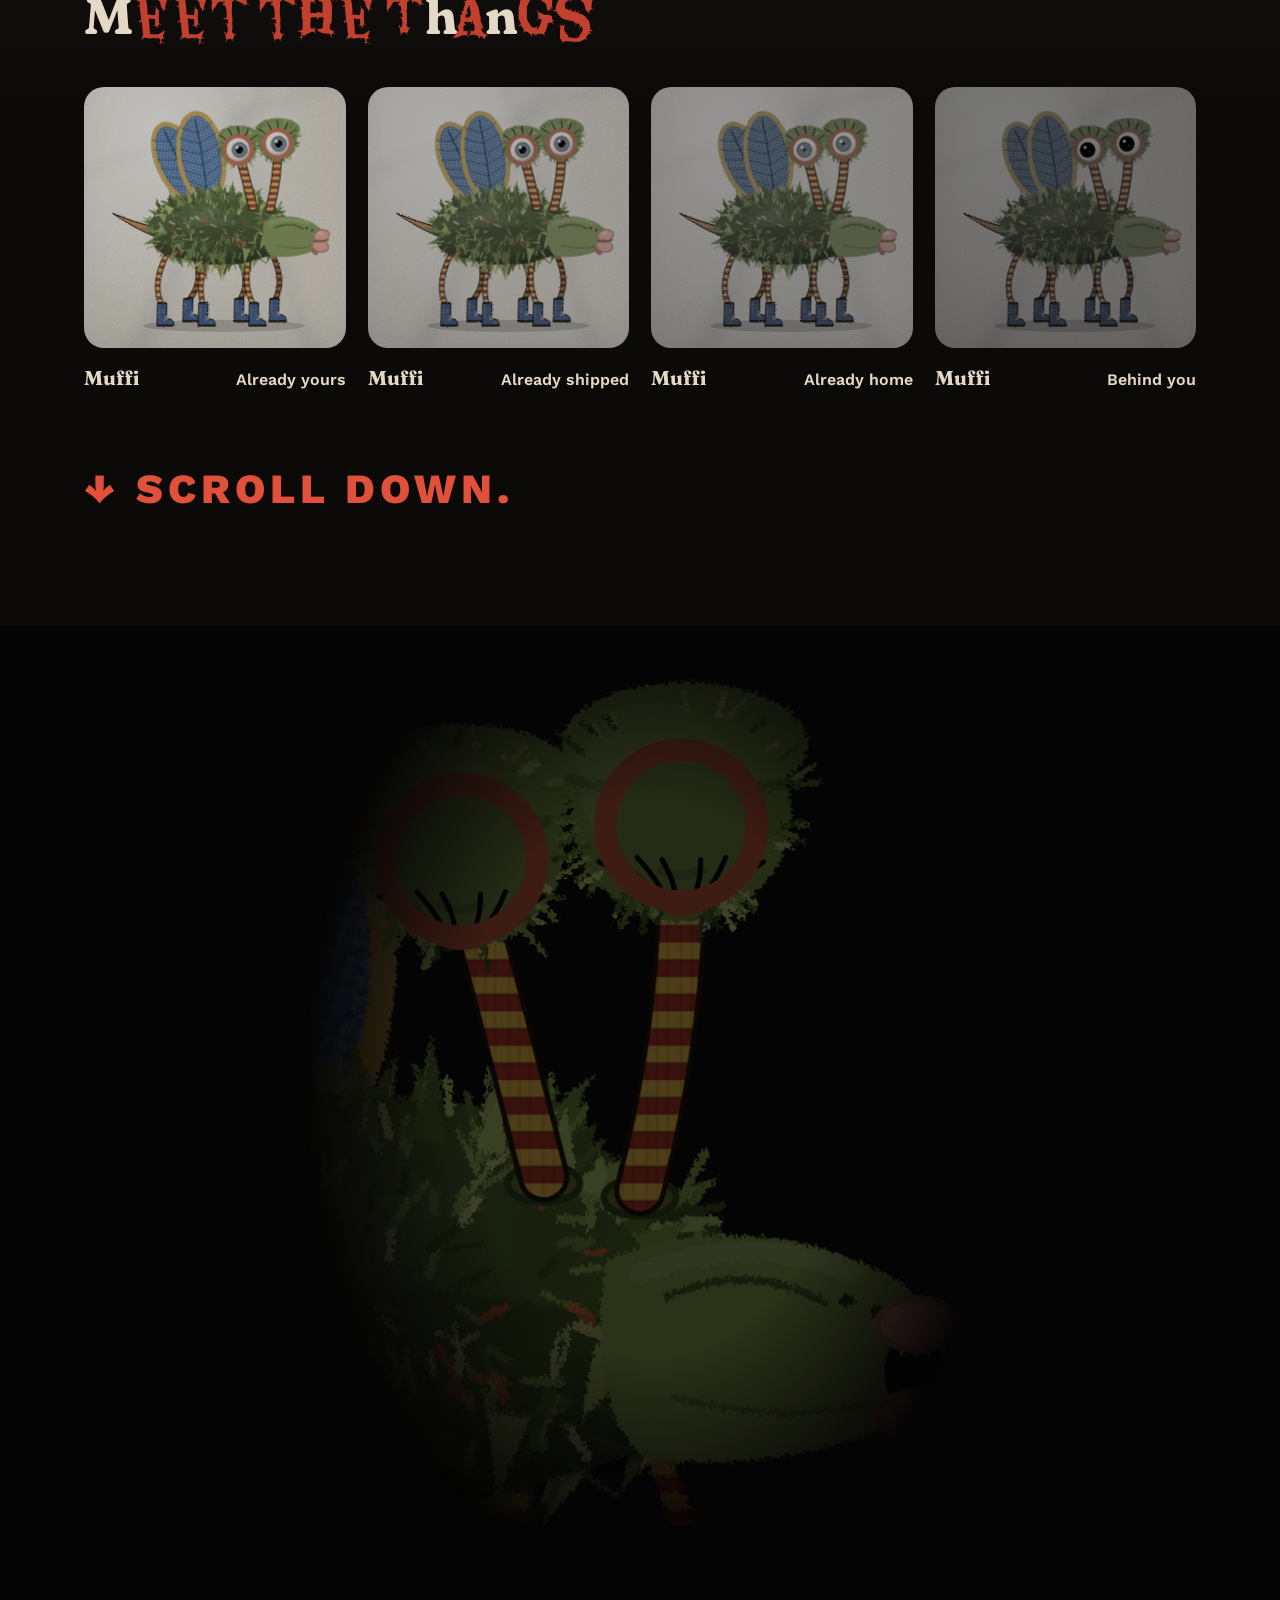
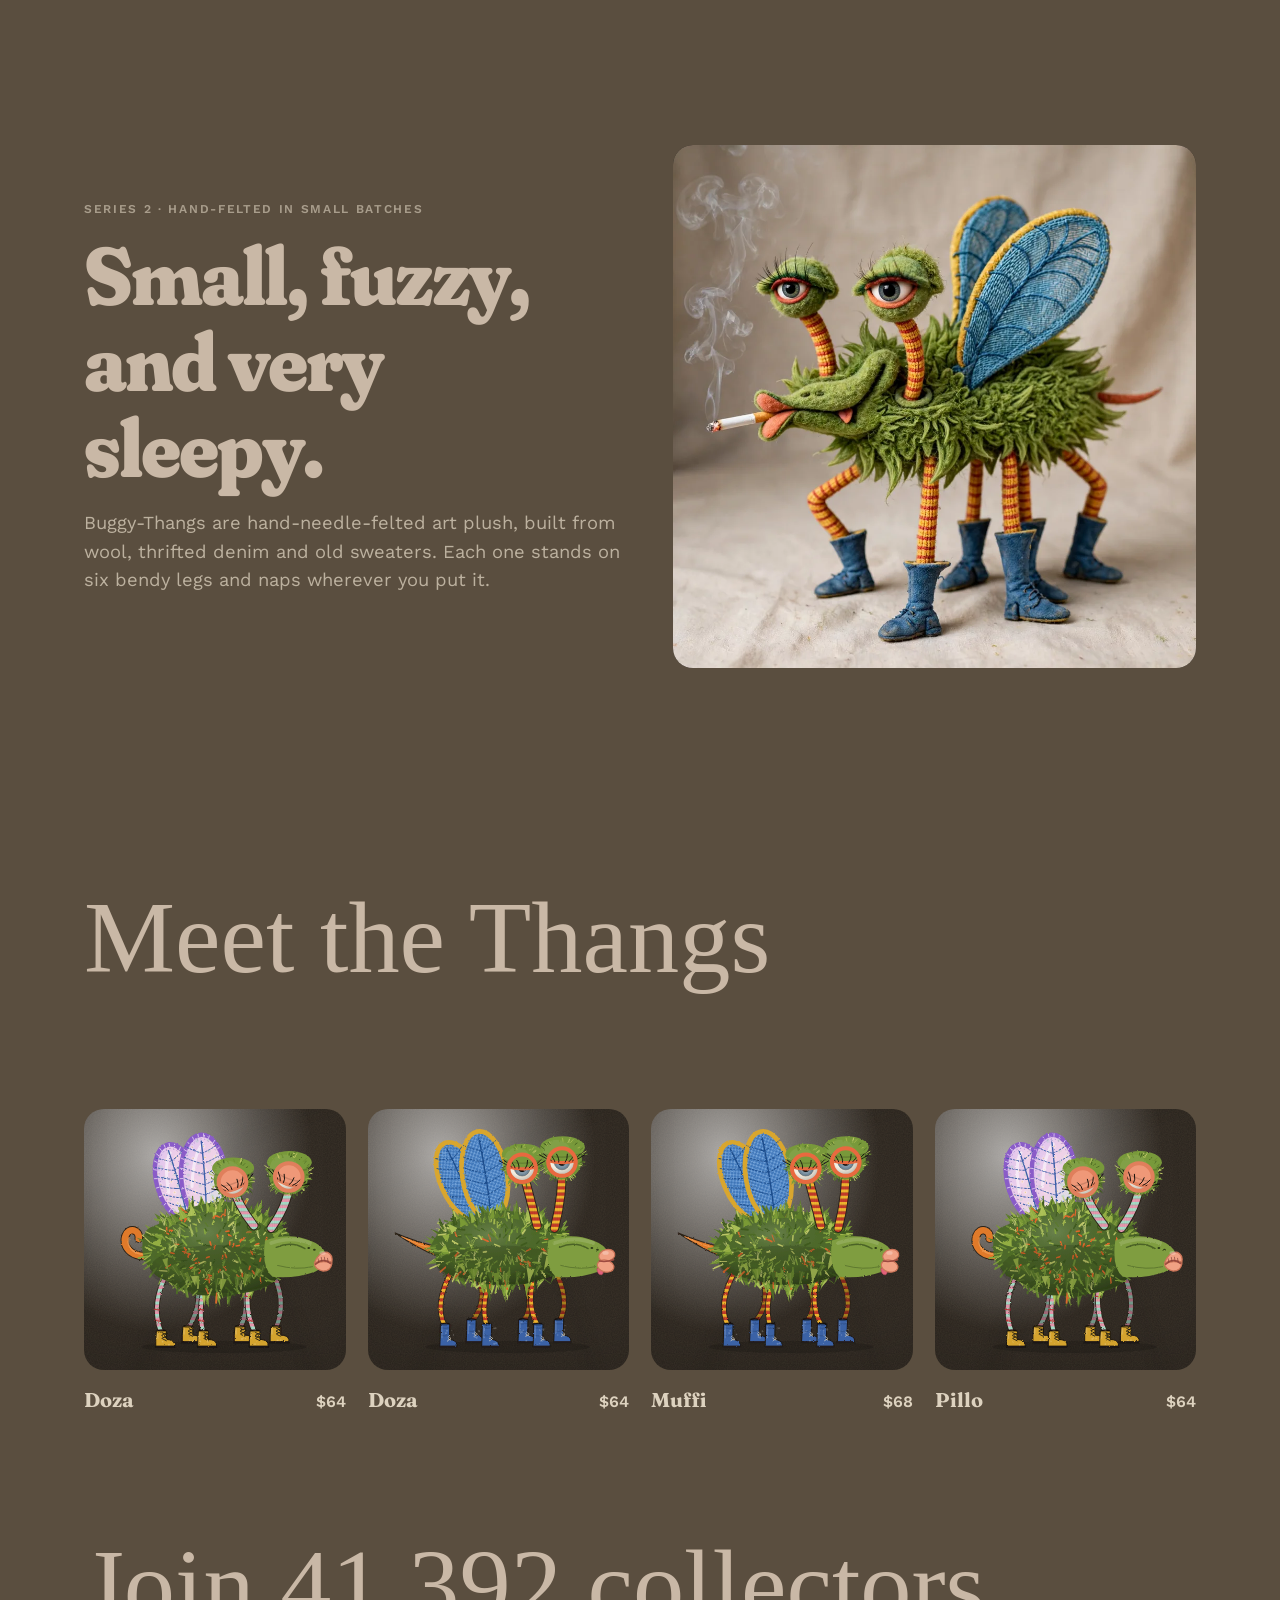
==== commit ae853e74: "The sale and the ghosts: retarget for the teen-to-university move - Working cart with drawer; checko" ====
--- a/index.html
+++ b/index.html
@@ -13,7 +13,7 @@
 <link rel="icon" href="data:image/svg+xml,%3Csvg xmlns='http://www.w3.org/2000/svg' viewBox='0 0 32 32'%3E%3Ccircle cx='10' cy='9' r='7' fill='%2386a73f'/%3E%3Ccircle cx='22' cy='8' r='7' fill='%2386a73f'/%3E%3Cpath d='M4 10a6 3 0 0 0 12 0z' fill='%236f8a3a'/%3E%3Cpath d='M16 9a6 3 0 0 0 12 0z' fill='%236f8a3a'/%3E%3Cellipse cx='16' cy='25' rx='13' ry='6' fill='%234e6a2a'/%3E%3C/svg%3E">
 <link rel="preconnect" href="https://fonts.googleapis.com">
 <link rel="preconnect" href="https://fonts.gstatic.com" crossorigin>
-<link href="https://fonts.googleapis.com/css2?family=Fraunces:opsz,wght,SOFT,WONK@9..144,400..900,0..100,0..1&family=IM+Fell+English:ital@0;1&family=Reenie+Beanie&family=Work+Sans:wght@400;500;600;700&display=swap" rel="stylesheet">
+<link href="https://fonts.googleapis.com/css2?family=Eater&family=Fraunces:opsz,wght,SOFT,WONK@9..144,400..900,0..100,0..1&family=IM+Fell+English:ital@0;1&family=Reenie+Beanie&family=Work+Sans:wght@400;500;600;700&display=swap" rel="stylesheet">
 <link rel="stylesheet" href="css/style.css">
 </head>
 <body data-page="home" data-stage="0">
@@ -38,14 +38,14 @@
   <section class="hero" data-s="0">
     <div class="wrap">
       <div>
-        <p class="eyebrow">Series 2 · Hand-felted in small batches</p>
+        <p class="eyebrow">Move-in collection · Series 2</p>
         <h1 data-alt="Small, fuzzy, and very awake." data-alt-stage="2" data-alt2="Small, fuzzy, and in your room." data-alt2-stage="4">Small, fuzzy, and very sleepy.</h1>
-        <p class="lede" data-alt="Buggy-Thangs are hand-needle-felted art plush, built from wool, thrifted denim and old sweaters. Each one stands on six bendy legs and watches wherever you put it." data-alt-stage="3">Buggy-Thangs are hand-needle-felted art plush, built from wool, thrifted denim and old sweaters. Each one stands on six bendy legs and naps wherever you put it.</p>
+        <p class="lede" data-alt="Buggy-Thangs are hand-needle-felted art plush, built from wool, thrifted denim and old sweaters. Each one stands on six bendy legs and watches wherever you put it." data-alt-stage="3">Buggy-Thangs are hand-needle-felted art plush, built from wool, thrifted denim and old sweaters. Each one stands on six bendy legs and naps on whatever shelf you end up with: the dorm, the first apartment, the long way from home.</p>
         <div class="btns">
           <a class="btn" href="shop.html">Shop the drop</a>
           <a class="btn ghost" href="#lineup">Meet the Thangs</a>
         </div>
-        <div class="badges"><span>Signed &amp; numbered</span><span>Ships in 3–5 days</span><span>Poseable eyestalks</span></div>
+        <div class="badges"><span>Signed &amp; numbered</span><span>Ships to residence</span><span>Poseable eyestalks</span></div>
       </div>
       <div class="canvas">
         <span class="tag-float">Meet Muffi</span>
@@ -58,7 +58,7 @@
     <div class="wrap">
       <p class="eyebrow">The lineup</p>
       <h2>Meet the Thangs</h2>
-      <p class="lede">Four sleepy little bugs, one shared blueprint. Mossy felted bodies, knit eyestalks, upcycled wings, and real lace-up boots.</p>
+      <p class="lede" data-variants="Four sleepy little bugs, one shared blueprint. Mossy felted bodies, knit eyestalks, upcycled wings, and real lace-up boots.||Four sleepy little bugs, one shared blueprint. Mossy felted bodies, knit eyestalks, upcycled wings, and real lace-up boots. Five, if you count the one in your room.||Four little bugs. One blueprint. Every one is filled by hand, and we never say with what.||Four sleepy little bugs. They were five this morning.">Four sleepy little bugs, one shared blueprint. Mossy felted bodies, knit eyestalks, upcycled wings, and real lace-up boots.</p>
       <div class="grid">
         <a class="card" href="shop.html">
           <div class="canvas"><span class="pill">Flagship</span><div data-thang="muffi" data-photo="images/muffi.webp" data-open=".16" data-later="3:1:normal:1"></div></div>
@@ -89,24 +89,9 @@
       <p class="eyebrow">Why collectors love them</p>
       <h2>Made slow, on purpose.</h2>
       <div class="features">
-        <div class="feature"><div class="ico">🪡</div><h3>Needle-felted by hand</h3><p>Around 40,000 needle pokes go into every body. The moss fur is sculpted tuft by tuft, so no two Thangs are the same.</p></div>
+        <div class="feature"><div class="ico">🪡</div><h3>Needle-felted by hand</h3><p data-variants="Around 40,000 needle pokes go into every body. The moss fur is sculpted tuft by tuft, so no two Thangs are the same.||Around 40,000 needle pokes go into every body. Nobody at the studio has counted how many come out.||Around 40,000 needle pokes go into every body. Somewhere around the 39,000th, they start to flinch.">Around 40,000 needle pokes go into every body. The moss fur is sculpted tuft by tuft, so no two Thangs are the same.</p></div>
         <div class="feature"><div class="ico">〰️</div><h3>Fully poseable</h3><p data-alt="Wired knit eyestalks and legs hold any pose you give them. They also hold poses you didn't give them." data-alt-stage="3">Wired knit eyestalks and legs hold any pose you give them. Tilt the eyes, cross the legs, make a little scene.</p></div>
         <div class="feature"><div class="ico">🥾</div><h3>Stands on its own</h3><p data-alt="Six bendy legs and real lace-up felt boots. Put it anywhere. It won't stay there." data-alt-stage="3">Six bendy legs and real lace-up felt boots. Put it on a shelf, a desk, a windowsill. It stays put.</p></div>
-      </div>
-    </div>
-  </section>
-
-  <section id="bramble" data-s="0" style="--bg:#f1ebde;padding-top:24px">
-    <div class="wrap bramble">
-      <div class="canvas"><span class="tag-float" style="background:#e2782c;color:#fff">Comfort Thang</span><div data-thang="bramble" data-photo="images/bramble.webp" data-open=".55"></div></div>
-      <div>
-        <p class="eyebrow">Meet Bramble · $72</p>
-        <h2 data-alt="Bramble stayed awake so you wouldn't have to." data-alt-stage="3">Bramble isn't feeling great. He gets it.</h2>
-        <div data-alt="&lt;p class=&quot;lede&quot;&gt;Bramble has been sick since his night in the studio. He kept his eyes open the whole time, watching the others, and he hasn't been well since.&lt;/p&gt;&lt;p class=&quot;lede&quot;&gt;He is the only one who won't come for you. If you ever wake up and he's at the foot of the bed, facing the door, let him stay. He's keeping watch.&lt;/p&gt;" data-alt-stage="3">
-          <p class="lede">Navy-and-tangerine stripes, slate ankle boots, and a few bald patches. Bramble's fur is thinning, his skin gets red and flaky, his eyes are sore and teary, and his wings have gone a little crumpled. His lips drip, too (clear rubbery plastic, sculpted by hand).</p>
-          <p class="lede">If Bramble were a real bug, he'd need a doctor. Since he's felt, he has a different job: keeping company with kids who know what it's like. Itchy skin, hair that falls out, eyes that won't stop watering, long days in waiting rooms, feeling like everyone's looking. Bramble gets it, and he doesn't mind being looked at.</p>
-        </div>
-        <ul class="bramble-list"><li>Itchy, flaky skin</li><li>Thin patches in his fur</li><li>Sore, teary eyes</li><li>Crumpled wings</li><li>Still standing on all six</li></ul>
       </div>
     </div>
   </section>
@@ -142,7 +127,7 @@
     <div class="wrap">
       <p class="eyebrow">Every one is different</p>
       <h2>Some are lighter sleepers.</h2>
-      <p class="lede">Each Thang's eyelids are hand-set, so every character settles into its own expression. Here's this week's batch.</p>
+      <p class="lede" data-variants="Each Thang&#x27;s eyelids are hand-set, so every character settles into its own expression. Here&#x27;s this week&#x27;s batch.||Each Thang&#x27;s eyelids are hand-set. Some of them don&#x27;t stay set. Here&#x27;s this week&#x27;s batch.||Each Thang&#x27;s eyelids are hand-set. We stopped setting them. They open on their own. Here&#x27;s this week&#x27;s batch.">Each Thang's eyelids are hand-set, so every character settles into its own expression. Here's this week's batch.</p>
       <div class="series">
         <figure><div class="canvas"><div data-thang="muffi" data-photo="images/muffi.webp" data-open=".1" data-later="2:1:normal:1:pin"></div></div><figcaption><b>Muffi</b><span data-alt="not asleep" data-alt-stage="2">deep sleeper</span></figcaption></figure>
         <figure><div class="canvas"><div data-thang="doza" data-photo="images/doza.webp" data-open=".7"></div></div><figcaption><b>Doza</b>pre-chewed</figcaption></figure>
@@ -160,43 +145,18 @@
         <p class="eyebrow">Fan favourite · Doza · $64</p>
         <h2 data-alt="Doza comes pre-chewed. The dog keeps his distance." data-alt-stage="2" data-alt2="We're not sure who chewed who." data-alt2-stage="4">Doza comes pre-chewed.</h2>
         <div data-alt="&lt;p class=&quot;lede&quot;&gt;The studio dog chewed the first Doza in 1995, and we&#x27;ve made every one that way since.&lt;/p&gt;&lt;p class=&quot;lede&quot;&gt;The dog stopped coming into the studio after that. He sits by the door and growls at the shelf. He won&#x27;t eat from his bowl if Doza can see it.&lt;/p&gt;" data-alt-stage="2" data-alt2="&lt;p class=&quot;lede&quot;&gt;The bone isn&#x27;t from a chicken. We checked.&lt;/p&gt;&lt;p class=&quot;lede&quot;&gt;It&#x27;s the same shape as the little knob in your ankle. Doza still has his. You might want to count yours.&lt;/p&gt;" data-alt2-stage="4"><p class="lede">In 1995 the studio dog got hold of the very first Doza and had himself a party: torn wings, a bald spot, yarn guts hanging out, and a chicken bone wedged right in his side (you can still make out the little ankle knob). Kids loved him even more after that, so now every Doza is made the same way.</p><p class="lede">All the gross stuff is fake and bone-dry: sculpted resin slobber, yarn innards, a felt bone. Fully lickable by dogs. Not recommended.</p></div>
+        <div data-buy="Doza|64"></div>
         <ul class="bramble-list"><li>Resin slobber (dry)</li><li>Yarn guts</li><li>Felt chicken bone</li><li>Bite-mark wings</li><li>One lazy eye</li></ul>
       </div>
       <div class="canvas"><span class="tag-float" style="background:#9e2a2a;color:#fff">Pre-chewed</span><div data-thang="doza" data-photo="images/doza.webp" data-open=".7" data-later="4:1:horror:1"></div></div>
     </div>
   </section>
 
-  <section id="pillo" data-quiet data-s="1" style="--from:#d6caB2;--bg:#d3c7af">
-    <div class="wrap bramble">
-      <div class="canvas"><span class="tag-float" style="background:#8a5cc8;color:#fff">Handle gently</span><div data-thang="pillo" data-photo="images/pillo.webp" data-open=".45"></div></div>
-      <div>
-        <p class="eyebrow">Pillo · $64</p>
-        <h2 data-alt="Pillo slept through all of it." data-alt-stage="3">Pillo is so tired.</h2>
-        <div data-alt="&lt;p class=&quot;lede&quot;&gt;While the others were up, Pillo stayed asleep. Pillo isn&#x27;t part of this story, and Pillo isn&#x27;t scary. Pillo is just tired.&lt;/p&gt;&lt;p class=&quot;lede&quot;&gt;The scary parts of this website aren&#x27;t real. The tired part might be. If you feel like Pillo, please tell someone you trust, today.&lt;/p&gt;" data-alt-stage="3"><p class="lede">Pillo used to dream out loud. Lately Pillo doesn't feel like doing much of anything. Getting up is hard, food doesn't taste like much, and the things that used to be fun just… aren't. Pillo's body has gotten heavier, the knit eyestalks don't have wires anymore so they sag, and the snout is stitched into a frown that won't come undone.</p><p class="lede">Look closely and you'll find a few red stitches across Pillo's legs: old scars, sewn shut. And Pillo stopped taking the medicine that was helping, without telling anyone. (Pillo, please don't do that. If you're on medication, talk to your doctor before you stop.)</p><p class="lede">Pillo will probably sleep all day again. That's okay. Sit with them anyway. Pillo is for anyone who knows this kind of tired.</p></div>
-        <ul class="bramble-list"><li>Heavier body</li><li>Soft stalks, no wires</li><li>Iridescent printed wings</li><li>Stitched-on frown</li><li>Sleeps a lot</li><li>Worth sitting with</li></ul>
-        <p class="help-line">Feeling like Pillo? In Canada or the US you can call or text <b>988</b>, any time. Anywhere else: <a href="https://findahelpline.com" target="_blank" rel="noopener">findahelpline.com</a>.</p>
-      </div>
-    </div>
-  </section>
-
-  <section id="gnarl" data-quiet data-s="1" style="--from:#d3c7af;--bg:#d2c8b0">
-    <div class="wrap bramble doza">
-      <div>
-        <p class="eyebrow">Gnarl · $72 · Companion</p>
-        <h2 data-alt="Gnarl isn't part of this story." data-alt-stage="3">Gnarl is for the things that don't have easy words.</h2>
-        <div data-alt="&lt;p class=&quot;lede&quot;&gt;The monsters on this website are made up. Gnarl stood through all of it, on all six feet, calm, eyes closed, not going anywhere.&lt;/p&gt;&lt;p class=&quot;lede&quot;&gt;If there&#x27;s a real monster in your life, it isn&#x27;t your fault, and you deserve to be safe. Telling someone you trust is how you start taking your power back.&lt;/p&gt;" data-alt-stage="3"><p class="lede">The heavy, tangled feelings left behind when boundaries were crossed and something wrong happened. When a secret feels too big to carry alone, naming the monster is the first step toward taking your power back.</p><p class="lede">Gnarl's dense moss-green bud fur is bound with thick, weathered dark-brown canvas patches and heavy cross-stitch mending. Not to hide what happened, but to show that survival is tough, real, and worth protecting.</p><p class="lede">Olive-and-tan striped knit limbs, heavy black combat boots, and coarse burlap wings trimmed in dark espresso felt. Gnarl stands solid on all six feet: a grounded, fiercely loyal companion for grief, boundaries, and healing at your own pace.</p></div>
-        <ul class="bramble-list"><li>Mended, not hidden</li><li>Canvas patches</li><li>Combat boots</li><li>Stands on all six</li><li>At your pace</li></ul>
-        <p class="help-line" style="border-color:#3a2418">If something happened to you, it's not your fault, and you don't have to carry it alone. Tell an adult you trust. In Canada: Kids Help Phone, <b>1-800-668-6868</b>, or text <b>CONNECT</b> to <b>686868</b>. In the US: Childhelp, call or text <b>1-800-422-4453</b>.</p>
-      </div>
-      <div class="canvas"><span class="tag-float" style="background:#3a2418;color:#fff">Companion</span><div data-thang="gnarl" data-photo="images/gnarl.webp" data-open=".12"></div></div>
-    </div>
-  </section>
-
-  <section data-s="1" class="center" style="--from:#d2c8b0;--bg:#d2c5ac">
+  <section data-s="1" class="center" style="--from:#d6caB2;--bg:#d2c5ac">
     <div class="wrap">
       <p class="eyebrow">The Burrow newsletter</p>
       <h2>Join <span data-fill="collectors">41,392</span> collectors.</h2>
-      <p class="lede">Drop dates, restocks, and studio notes. We only write when one of them wakes up.</p>
+      <p class="lede" data-variants="Drop dates, restocks, and studio notes. We only write when one of them wakes up.||Drop dates, restocks, and studio notes. We write every night now.||Drop dates, restocks, and studio notes. If you stop opening them, we will come and read them to you.">Drop dates, restocks, and studio notes. We only write when one of them wakes up.</p>
       <form class="signup"><label class="sr" for="email">Email</label><input id="email" type="email" placeholder="you@email.com" autocomplete="off" required><button class="btn" type="submit">Join us</button></form>
       <p class="signup-note"></p>
     </div>
@@ -311,5 +271,6 @@
 <script src="js/muffi.js"></script>
 <script src="js/creep.js"></script>
 <script src="js/takeover.js"></script>
+<script src="js/hostile.js"></script>
 </body>
 </html>
--- a/css/style.css
+++ b/css/style.css
@@ -363,3 +363,101 @@
 .canvas > [data-thang] { width: 100%; }
 .help-line { margin: 18px 0 0; font-size: .9rem; color: var(--ink-soft); padding: 10px 14px; border-left: 3px solid #8a5cc8; background: rgba(255,255,255,.35); border-radius: 0 10px 10px 0; }
 .help-line b { white-space: nowrap; }
+
+/* =================== the sale & the ghosts =================== */
+:root { --eater: 'Eater', 'Creepster', fantasy; }
+.ch { display: inline-block; transition: color 1.2s ease; }
+.wd { white-space: nowrap; }
+.ch.eat { font-family: var(--eater); font-weight: 400; letter-spacing: 0; transform: translateY(.04em) scale(1.04); }
+body[data-hostile="4"] .ch.eat, body[data-ghost="4"] .ch.eat { color: #7d1610; }
+.dark .ch.eat { color: #c2412e; }
+
+/* add to cart */
+.add-btn {
+  margin-top: 10px; width: 100%; padding: 10px 14px; border-radius: 99px; border: 2px solid var(--ink);
+  background: transparent; color: var(--ink); font-weight: 600; cursor: pointer; transition: transform .45s cubic-bezier(.3,1.6,.5,1), background .2s;
+}
+.add-btn:hover { background: var(--ink); color: var(--cream); }
+.add-btn.done { background: var(--moss); border-color: var(--moss); color: #fff; }
+.add-btn.ghosted { font-family: var(--eater); color: #7d1610; border-color: #7d1610; background: transparent; }
+body[data-hostile="3"] .add-btn, body[data-hostile="4"] .add-btn { background: #7d1610; border-color: #7d1610; color: #fff; letter-spacing: .06em; }
+body[data-hostile="4"] .add-btn { animation: demand 1.1s ease-in-out infinite; }
+@keyframes demand { 0%,100% { transform: scale(1); } 50% { transform: scale(1.04); } }
+[data-buy] .add-btn { width: auto; padding: 12px 26px; margin-top: 20px; }
+.price s { opacity: .55; margin-right: 4px; }
+.price small { display: block; font-size: .68rem; font-weight: 600; color: #a3281c; text-transform: uppercase; letter-spacing: .06em; }
+a.cart.bump { animation: bump .5s ease; }
+@keyframes bump { 40% { transform: scale(1.18); } }
+
+/* cart drawer */
+.drawer { position: fixed; top: 0; right: 0; bottom: 0; width: min(380px, 92vw); z-index: 85; background: #f6f1e6; color: var(--ink); transform: translateX(105%); transition: transform .35s ease; display: flex; flex-direction: column; box-shadow: -20px 0 50px rgba(0,0,0,.25); }
+.drawer.open { transform: none; }
+.drawer-scrim { position: fixed; inset: 0; z-index: 84; background: rgba(0,0,0,.35); opacity: 0; pointer-events: none; transition: opacity .3s; }
+.drawer-scrim.open { opacity: 1; pointer-events: auto; }
+.drawer-head { display: flex; justify-content: space-between; align-items: center; padding: 20px 22px; border-bottom: 1px solid rgba(42,33,24,.12); font-family: var(--display); font-size: 1.3rem; }
+.drawer-x { border: 0; background: none; font-size: 1.8rem; cursor: pointer; line-height: 1; }
+.drawer-items { list-style: none; margin: 0; padding: 10px 22px; flex: 1; overflow: auto; }
+.drawer-items li { display: grid; grid-template-columns: 1fr auto auto; gap: 12px; align-items: center; padding: 12px 0; border-bottom: 1px solid rgba(42,33,24,.1); }
+.drawer-items li.empty { display: block; color: var(--ink-soft); border: 0; padding-top: 24px; }
+.drawer-items button { border: 0; background: none; color: var(--ink-soft); text-decoration: underline; cursor: pointer; font-size: .82rem; }
+.drawer-foot { padding: 18px 22px 26px; border-top: 1px solid rgba(42,33,24,.12); position: relative; }
+.drawer-total { font-weight: 700; margin-bottom: 12px; }
+.drawer-foot .checkout { width: 100%; justify-content: center; }
+
+/* checkout that never goes through */
+.checkout-modal { position: fixed; inset: 0; z-index: 92; background: rgba(10,8,7,.55); display: none; place-items: center; padding: 20px; }
+.checkout-modal.open { display: grid; }
+.ck { position: relative; background: #f6f1e6; color: var(--ink); border-radius: 18px; padding: 30px 28px; width: min(420px, 92vw); }
+.ck-title { font-family: var(--display); font-size: 1.35rem; display: block; margin-bottom: 16px; }
+.ck-bar { height: 10px; border-radius: 99px; background: #e2d8c4; overflow: hidden; }
+.ck-bar i { display: block; height: 100%; width: 0; background: var(--moss); }
+.ck-msg { color: var(--ink-soft); margin: 14px 0 18px; }
+
+/* Buggy-Bot */
+.bot { position: fixed; right: 16px; bottom: 16px; z-index: 80; display: flex; flex-direction: column; align-items: flex-end; gap: 10px; font-size: .92rem; }
+.bot-toggle { width: 58px; height: 58px; border-radius: 50%; border: 3px solid #fff; padding: 0; overflow: hidden; cursor: pointer; box-shadow: 0 8px 24px rgba(0,0,0,.25); position: relative; background: #e9e2d2; }
+.bot-toggle img, .bot-head .av img { width: 100%; height: 100%; object-fit: cover; transform: scale(2.3); transform-origin: 27% 21%; }
+.bot-head .av { width: 40px; height: 40px; border-radius: 50%; overflow: hidden; display: block; border: 2px solid rgba(255,255,255,.6); }
+.bot-dot { position: absolute; top: 4px; right: 4px; width: 12px; height: 12px; border-radius: 50%; background: #e0503a; border: 2px solid #fff; display: none; }
+.bot.unread .bot-dot { display: block; }
+.bot-panel { width: min(330px, calc(100vw - 32px)); background: #fbf8f1; color: var(--ink); border-radius: 18px; box-shadow: 0 18px 50px rgba(0,0,0,.28); overflow: hidden; display: none; }
+.bot.open .bot-panel { display: block; }
+.bot-head { display: grid; grid-template-columns: 40px 1fr auto; gap: 10px; align-items: center; padding: 12px 14px; background: var(--moss); color: #fff; }
+.bot-head small { display: block; opacity: .75; font-size: .75rem; }
+.bot-x { border: 0; background: none; color: #fff; font-size: 1.5rem; cursor: pointer; }
+.bot-log { max-height: 240px; overflow: auto; padding: 12px 14px 14px; display: flex; flex-direction: column; gap: 8px; }
+.bot-msg { align-self: flex-start; background: #ece4d3; border-radius: 14px 14px 14px 4px; padding: 9px 12px; max-width: 92%; }
+.bot-msg.typing span { display: inline-block; width: 6px; height: 6px; margin: 0 2px; border-radius: 50%; background: #8f8574; animation: dots 1s infinite; }
+.bot-msg.typing span:nth-child(2) { animation-delay: .15s; } .bot-msg.typing span:nth-child(3) { animation-delay: .3s; }
+@keyframes dots { 50% { transform: translateY(-4px); opacity: .5; } }
+.bot-msg.ghost { font-family: var(--eater); color: #7d1610; background: #1a1210; letter-spacing: .03em; }
+body[data-hostile="2"] .bot-head { background: #6b5a2a; }
+body[data-hostile="3"] .bot-head { background: #7d1610; }
+body[data-hostile="4"] .bot-head { background: #000; }
+body[data-hostile="4"] .bot-msg:not(.ghost) { background: #7d1610; color: #fff; font-weight: 700; text-transform: uppercase; }
+body[data-hostile="4"] .bot-x { visibility: hidden; }
+body.taking .bot, body.taking .drawer, body.taking .ghost-toast { display: none !important; }
+@media (max-width: 720px) { .bot { right: 10px; bottom: 10px; } .bot-toggle { width: 50px; height: 50px; } .nudge { bottom: 76px; } }
+
+/* ghost defacements */
+.scrawl {
+  position: absolute; z-index: 5; pointer-events: none; font-family: var(--eater); color: rgba(118,20,12,.88);
+  font-size: clamp(1.1rem, 2.6vw, 2rem); line-height: 1; white-space: nowrap; text-shadow: 0 0 1px rgba(0,0,0,.4);
+  mix-blend-mode: multiply; animation: seep 1.6s ease-out both;
+}
+.dark .scrawl { color: rgba(214,64,44,.85); mix-blend-mode: normal; }
+.h2-scrawl, h2 > .scrawl { font-size: clamp(1rem, 2vw, 1.5rem); }
+@keyframes seep { from { opacity: 0; filter: blur(4px); } to { opacity: 1; filter: none; } }
+.smear { position: absolute; z-index: 4; width: 46%; height: 26%; pointer-events: none; border-radius: 50%; background: radial-gradient(ellipse at 40% 50%, rgba(40,18,12,.55), rgba(40,18,12,.25) 45%, transparent 70%); filter: blur(5px); mix-blend-mode: multiply; }
+.price.struck { position: relative; color: #a3281c; }
+.price.struck::after { content: ''; position: absolute; left: -4px; right: -4px; top: 52%; height: 3px; background: #7d1610; transform: rotate(-8deg); border-radius: 2px; }
+.ghost-toast { position: fixed; left: 50%; top: 42%; transform: translate(-50%, -50%); z-index: 91; font-family: var(--eater); color: #b3261a; font-size: clamp(1.8rem, 6vw, 3.6rem); text-align: center; pointer-events: none; opacity: 0; transition: opacity .25s; text-shadow: 0 0 22px rgba(0,0,0,.6); width: 90vw; }
+.ghost-toast.on { opacity: 1; animation: jitter .14s steps(2) 6; }
+@keyframes jitter { 50% { transform: translate(calc(-50% + 3px), calc(-50% - 2px)); } }
+
+/* screen breaks */
+.flicker { position: fixed; inset: 0; z-index: 96; background: #000; opacity: 0; pointer-events: none; }
+.rollbar { position: fixed; left: 0; right: 0; top: 0; height: 22vh; z-index: 95; pointer-events: none; opacity: 0; background: repeating-linear-gradient(transparent 0 2px, rgba(0,0,0,.35) 2px 4px), linear-gradient(rgba(255,255,255,0), rgba(255,255,255,.12) 40%, rgba(0,0,0,.45) 60%, rgba(0,0,0,0)); backdrop-filter: blur(1.5px) hue-rotate(30deg); -webkit-backdrop-filter: blur(1.5px); }
+body[data-hostile="3"] .vignette, body[data-hostile="4"] .vignette { opacity: .7; background: radial-gradient(ellipse at 50% 45%, transparent 30%, rgba(80,6,4,.75) 100%); }
+@media (prefers-reduced-motion: reduce) { .flicker, .rollbar { display: none; } .scrawl { animation: none; } }
+@media (max-width: 720px) { .bot-log { max-height: 140px; } .bot-panel { width: min(290px, calc(100vw - 24px)); } }
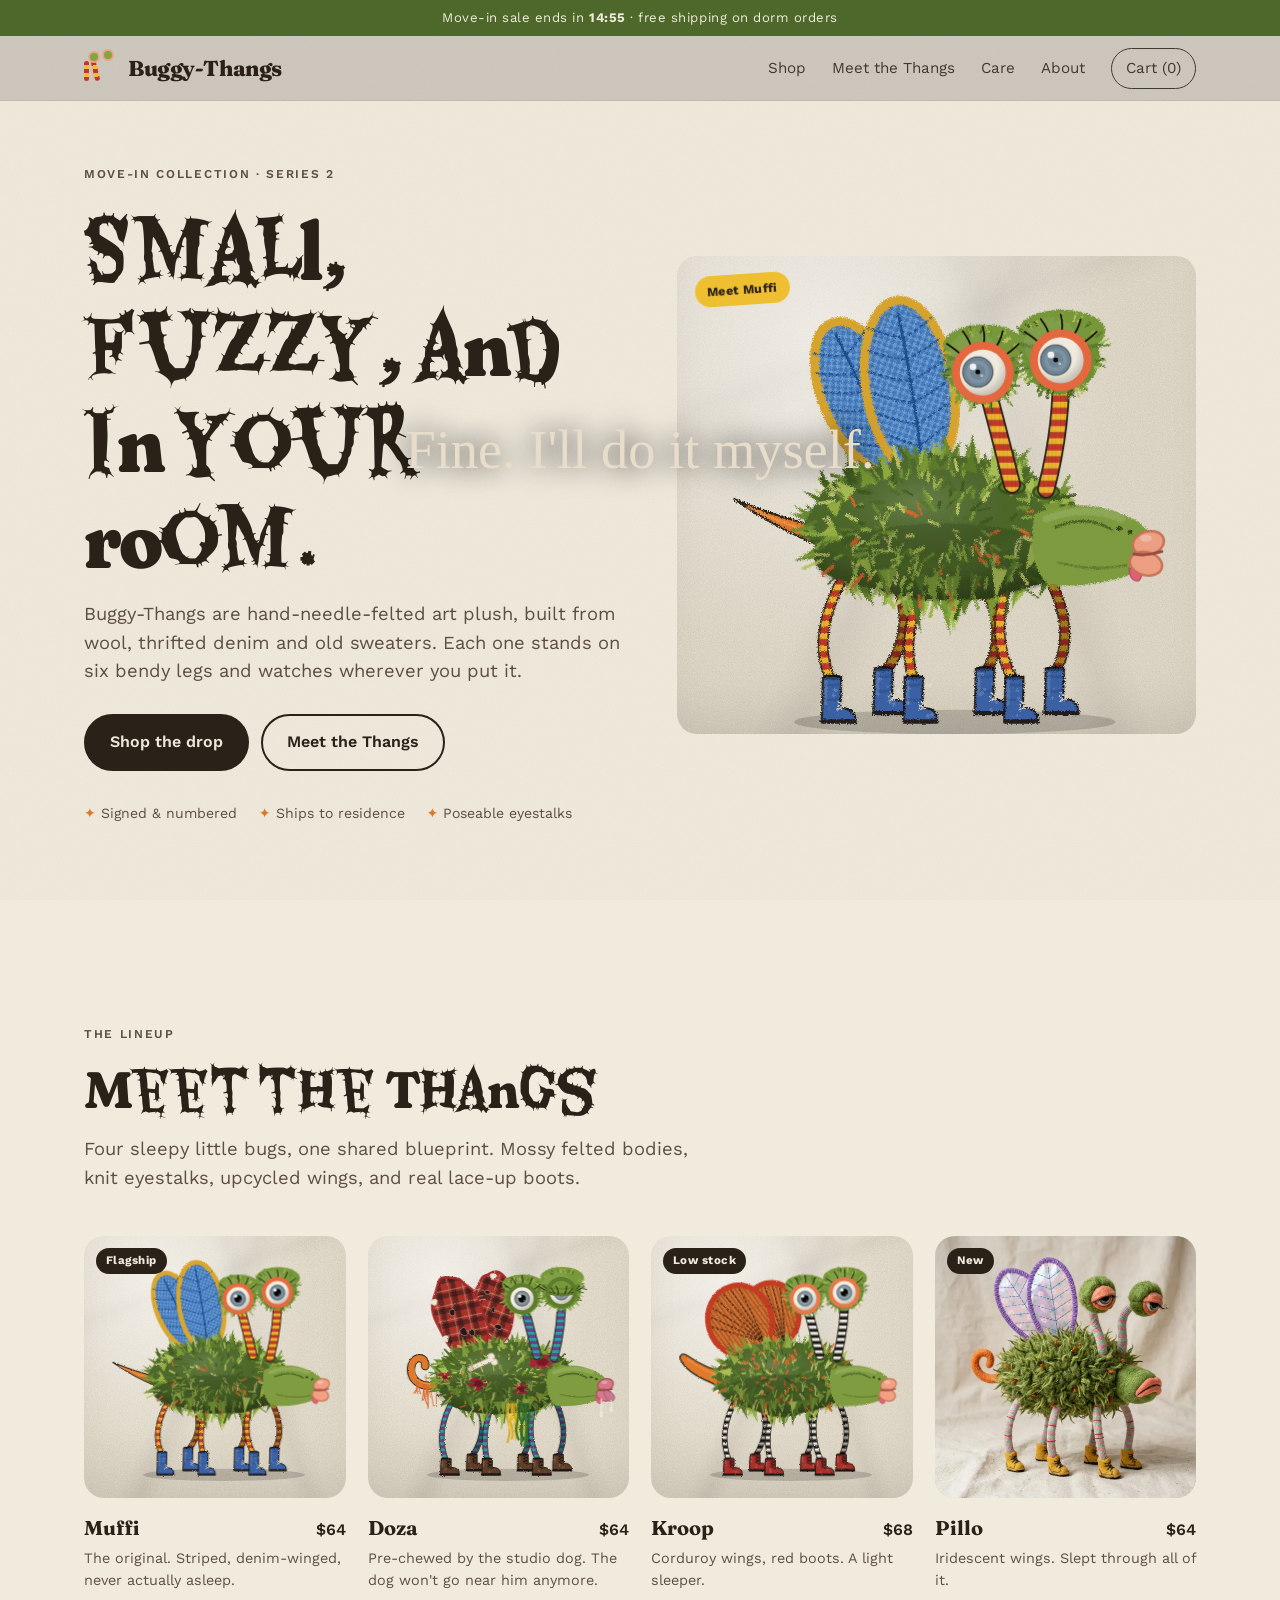
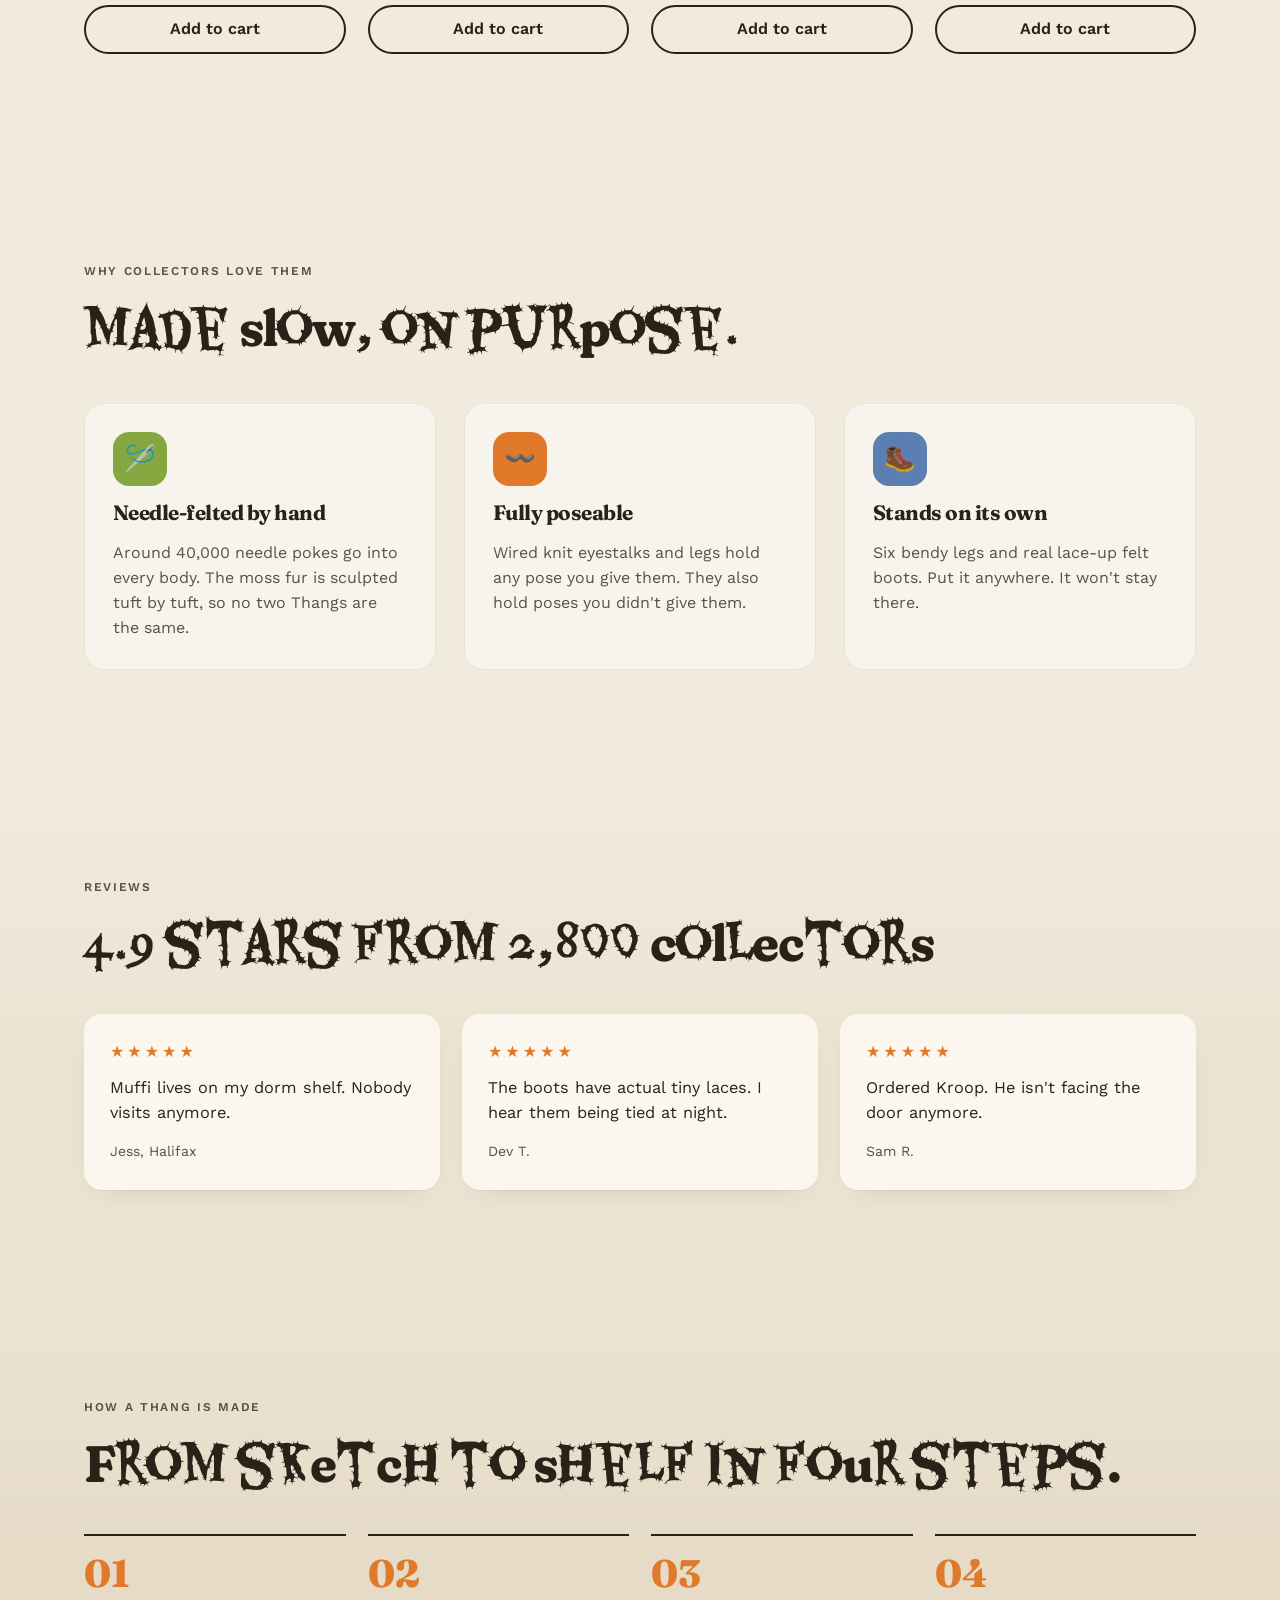
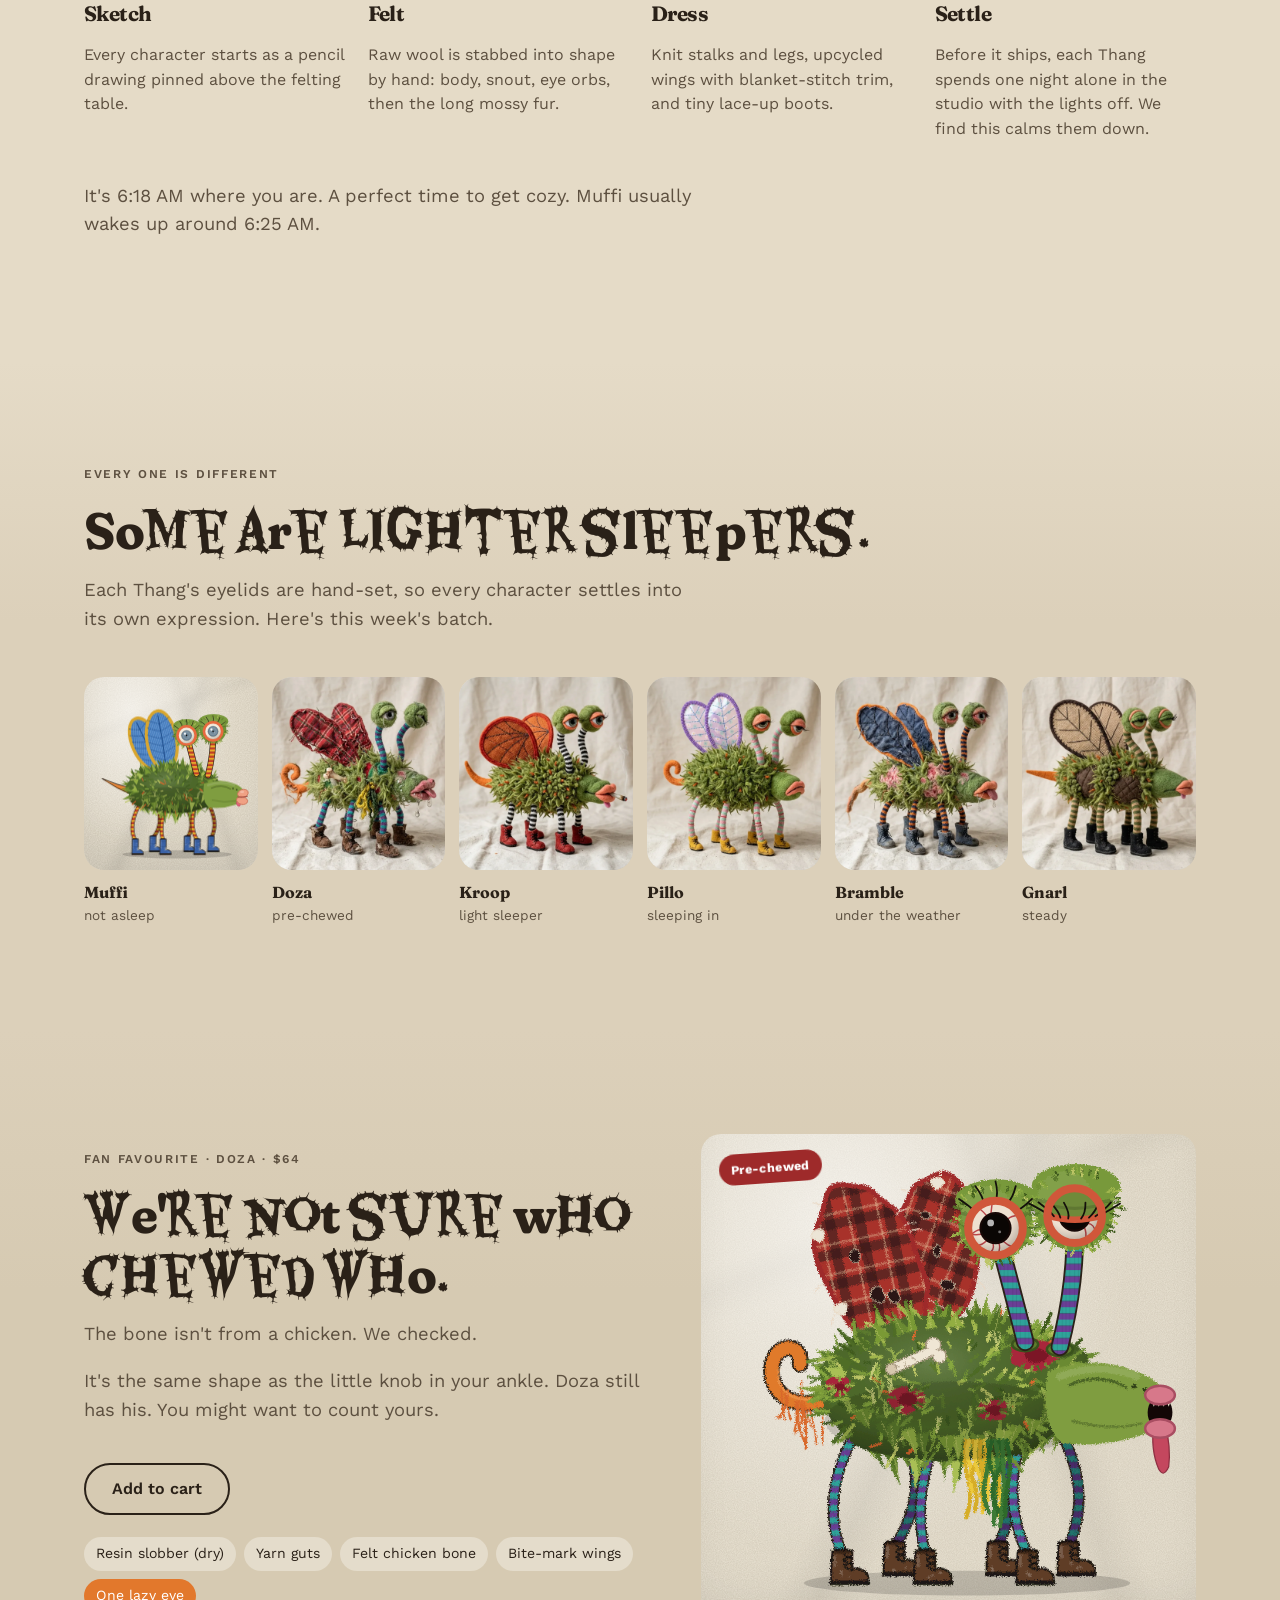
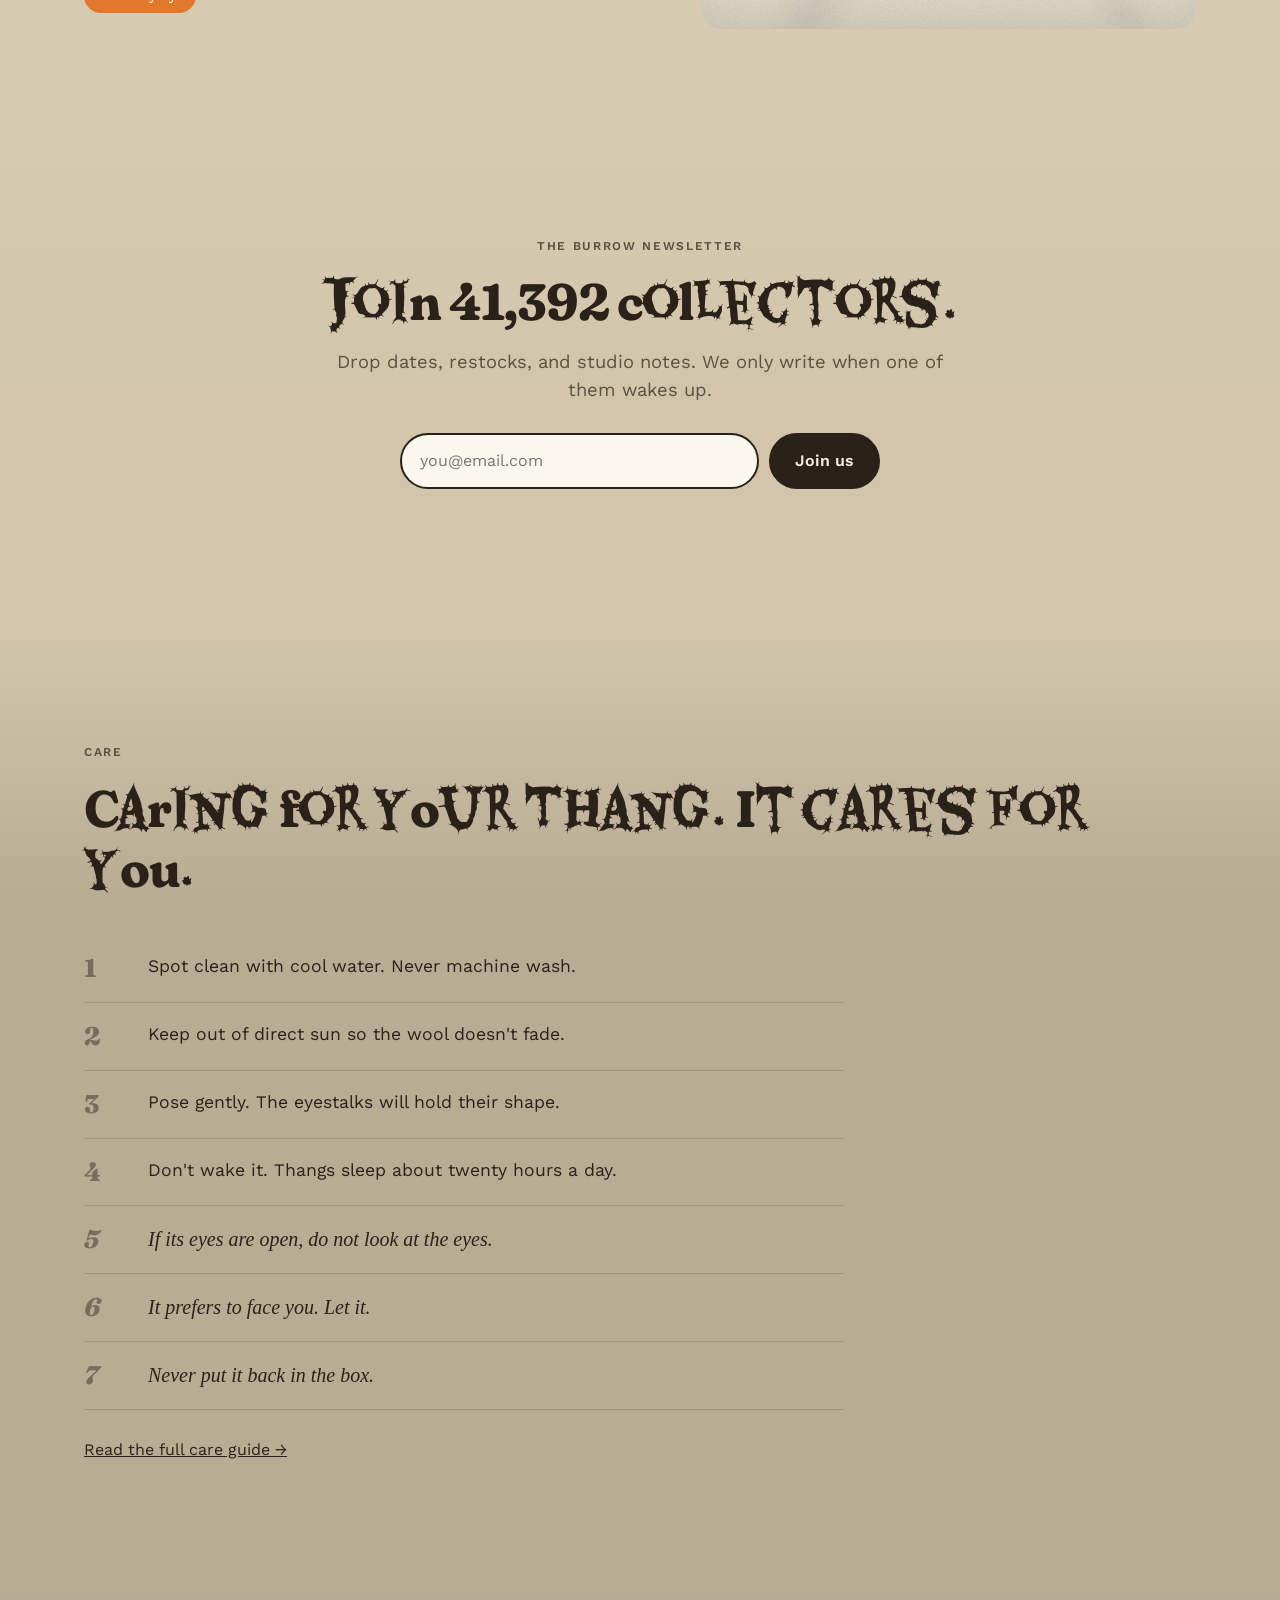
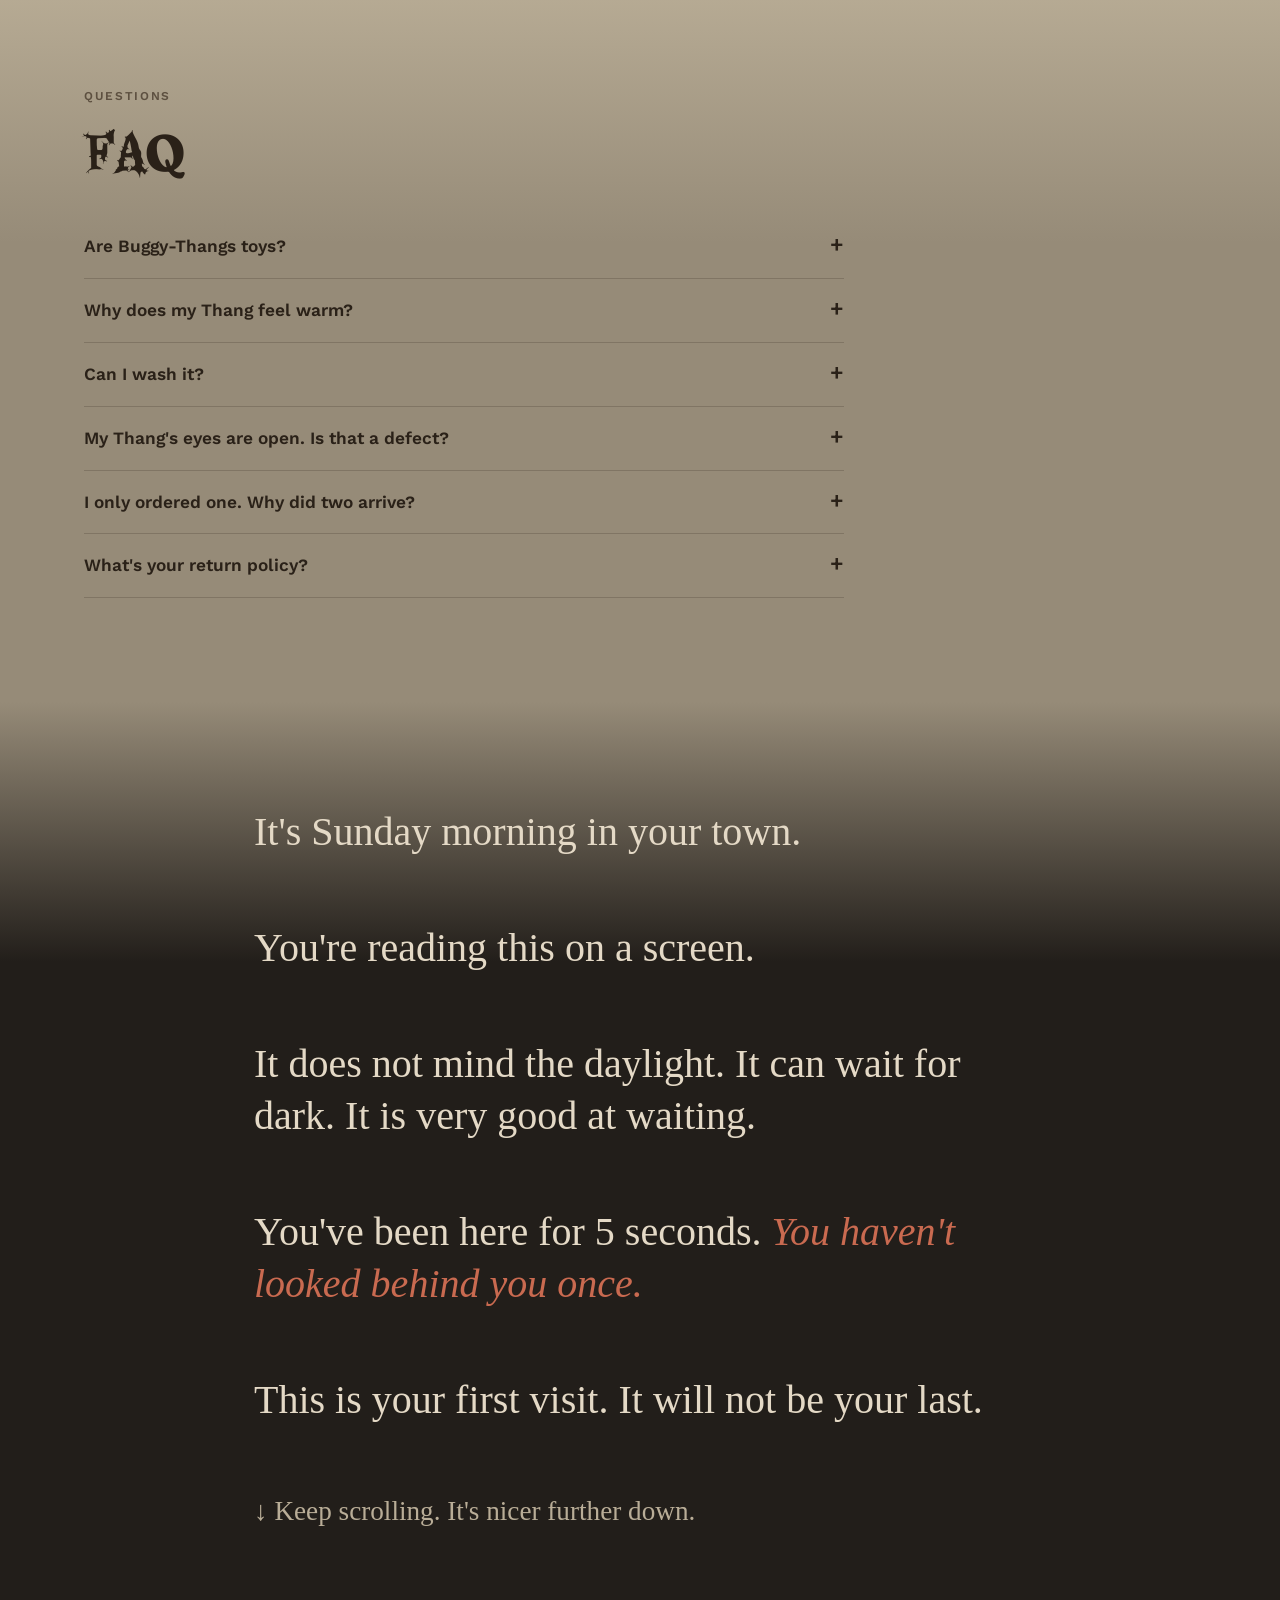
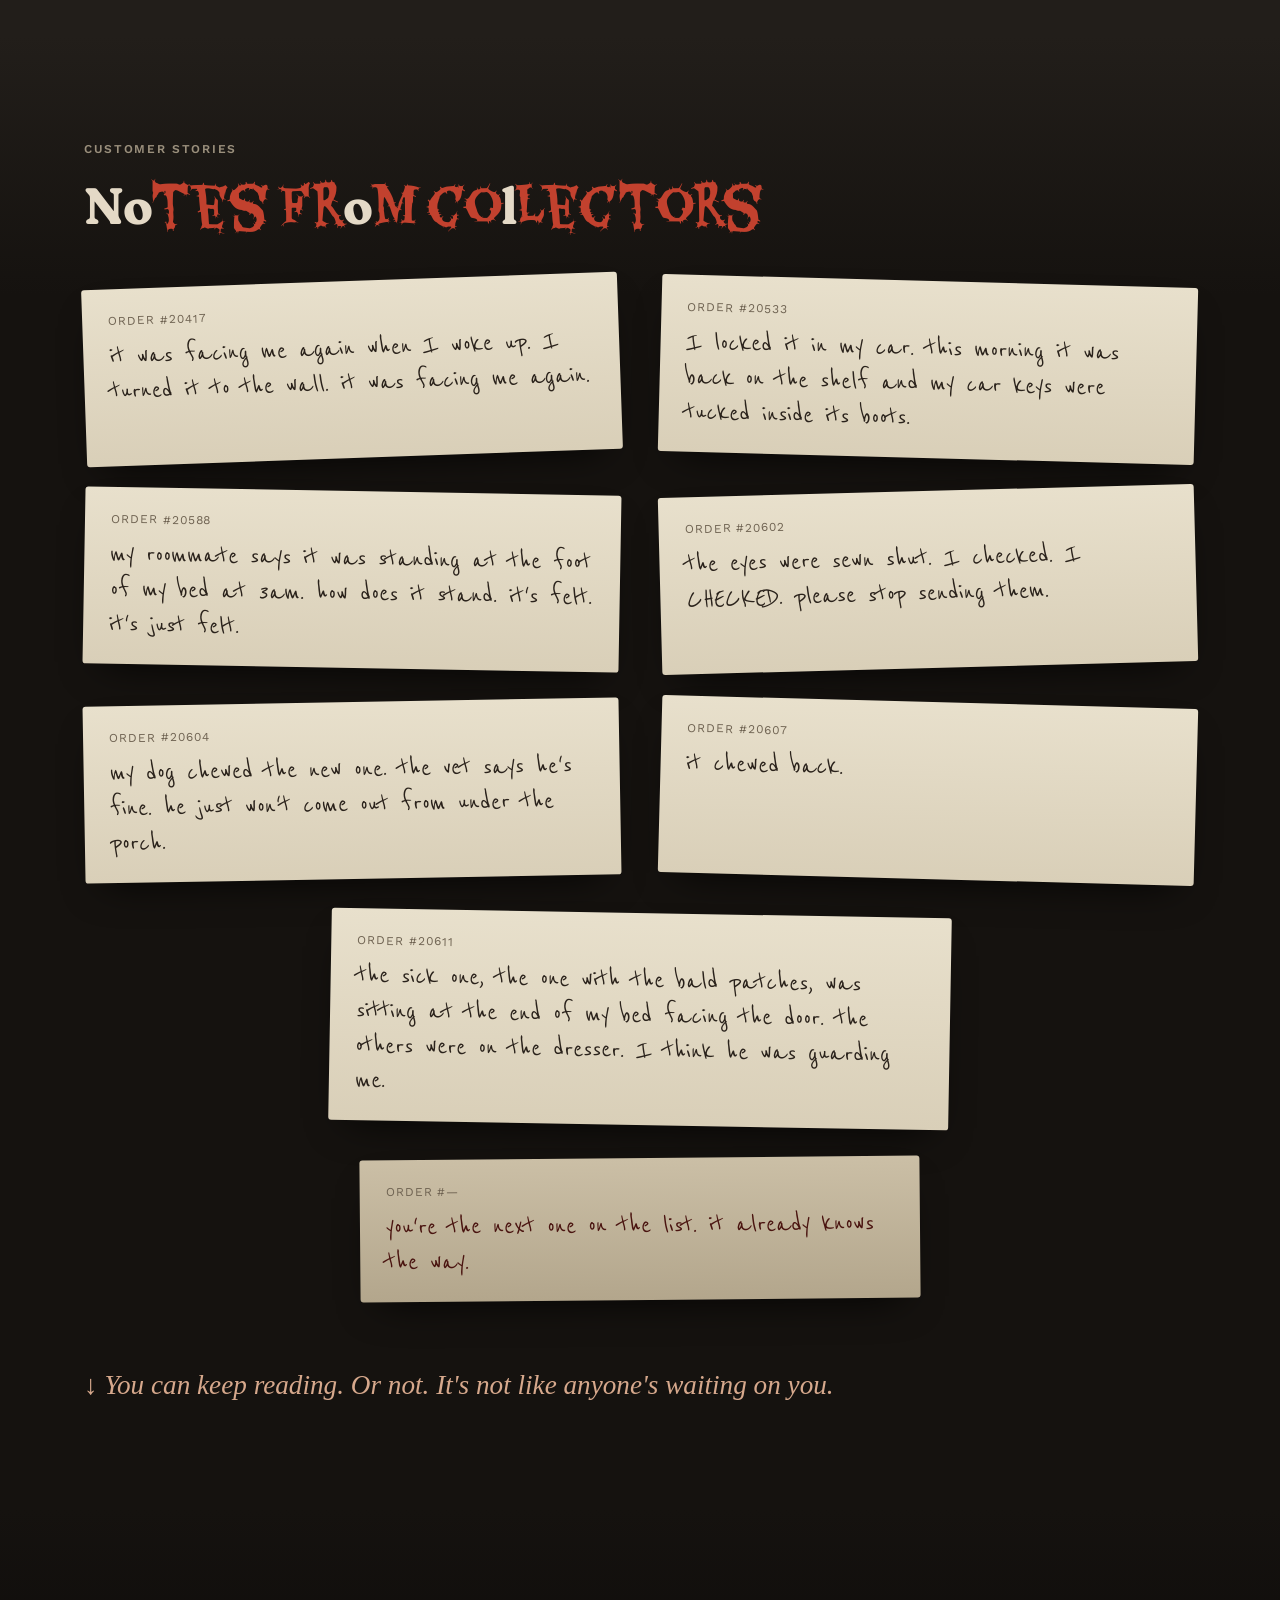
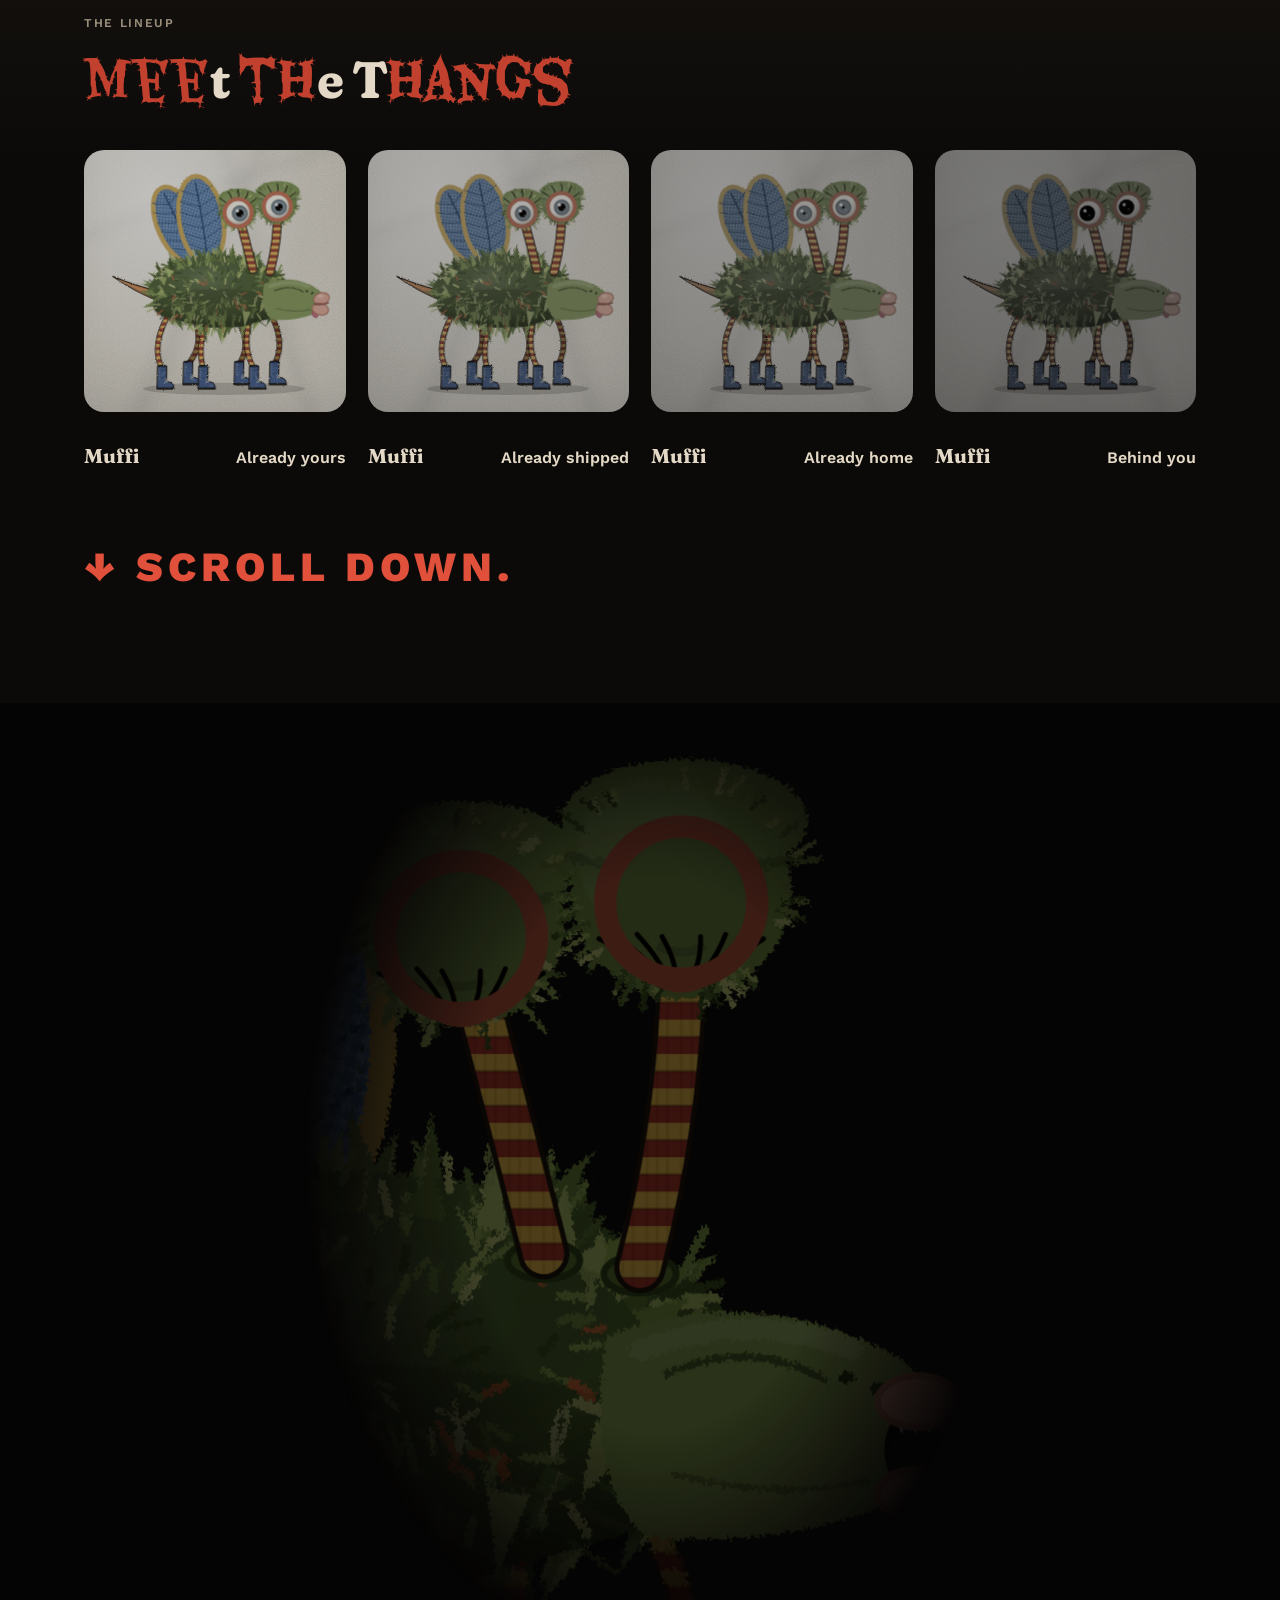
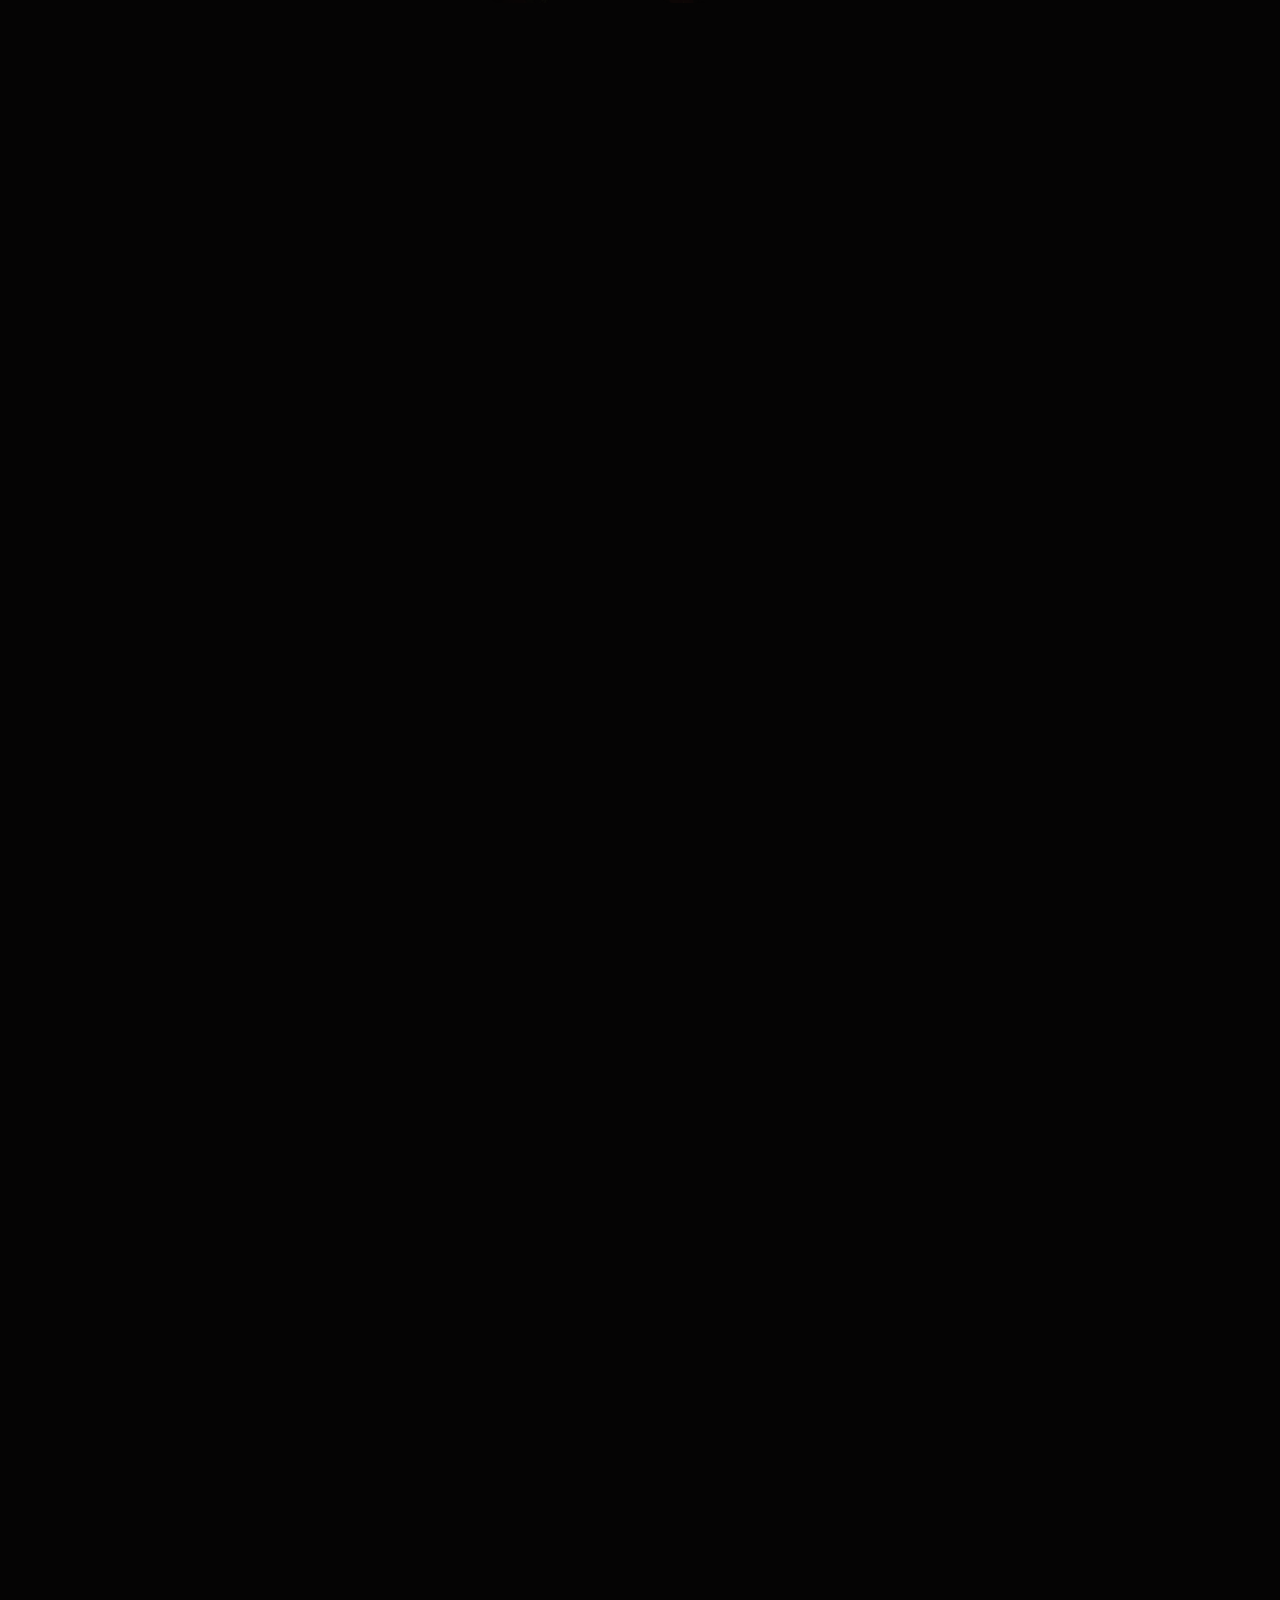
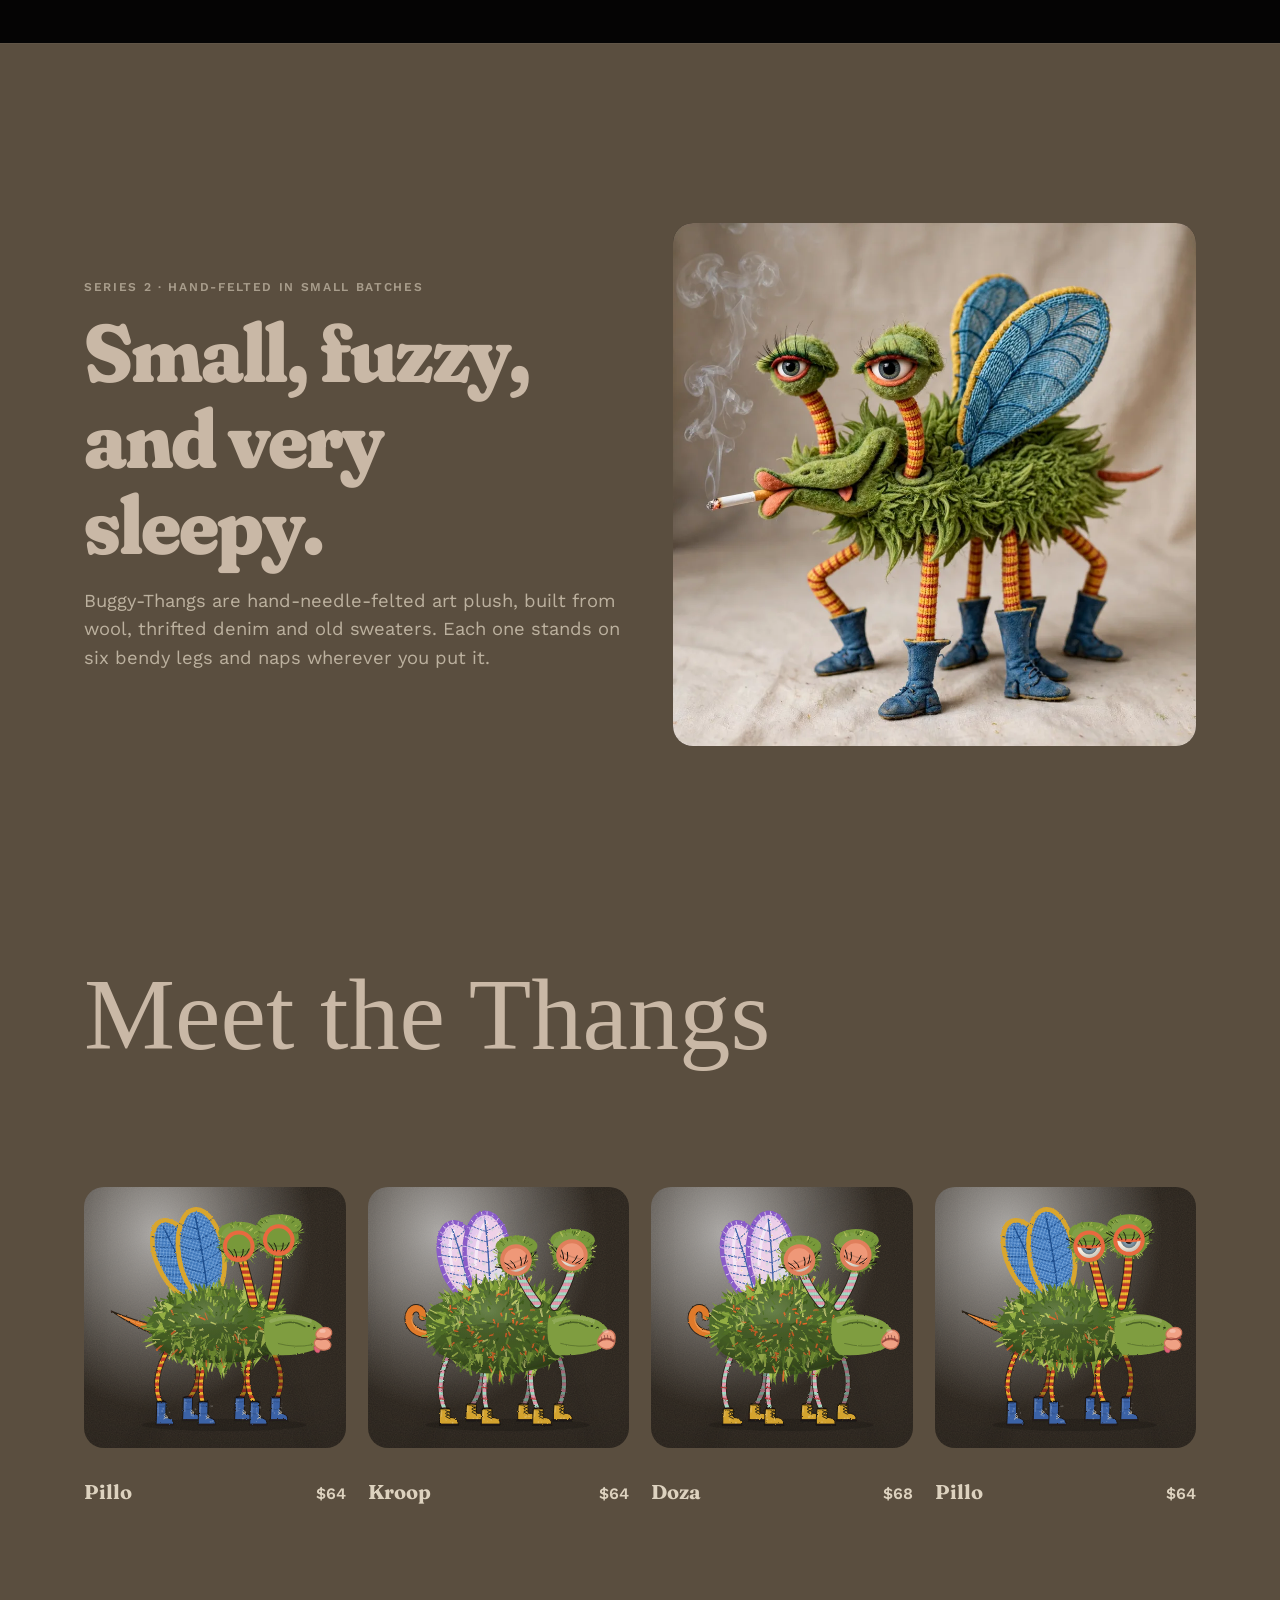
==== commit 224e171a: "Order tracker and store hours - Failed checkouts start an order anyway; track.html advances it in re" ====
--- a/index.html
+++ b/index.html
@@ -270,6 +270,7 @@
 
 <script src="js/muffi.js"></script>
 <script src="js/creep.js"></script>
+<script src="js/night.js"></script>
 <script src="js/takeover.js"></script>
 <script src="js/hostile.js"></script>
 </body>
--- a/css/style.css
+++ b/css/style.css
@@ -461,3 +461,41 @@
 body[data-hostile="3"] .vignette, body[data-hostile="4"] .vignette { opacity: .7; background: radial-gradient(ellipse at 50% 45%, transparent 30%, rgba(80,6,4,.75) 100%); }
 @media (prefers-reduced-motion: reduce) { .flicker, .rollbar { display: none; } .scrawl { animation: none; } }
 @media (max-width: 720px) { .bot-log { max-height: 140px; } .bot-panel { width: min(290px, calc(100vw - 24px)); } }
+
+/* buttons sit on the bottom of every card, in line across the row (effects can still move them) */
+.grid { align-items: stretch; }
+.card { display: flex; flex-direction: column; }
+.card > .add-btn { margin-top: auto; }
+.card > .add-btn:not(:first-child) { position: relative; }
+.card > :nth-last-child(2) { margin-bottom: 14px; }
+.add-btn[disabled], body[data-hostile] .add-btn[disabled] { opacity: .45; cursor: not-allowed; background: transparent !important; color: var(--ink) !important; border-color: var(--ink) !important; animation: none !important; }
+
+/* =================== hours & orders =================== */
+.nav-links a.track { font-weight: 600; text-decoration: underline; text-underline-offset: 4px; }
+@media (max-width: 720px) { .nav-links a.track { display: inline; font-size: .85rem; } }
+body[data-tod="night"] main { filter: brightness(.93) saturate(.88); }
+body[data-tod="3am"] main { filter: brightness(.62) saturate(.55) contrast(1.1); }
+body[data-tod="3am"] .announce { background: #120f0d; color: #c2412e; }
+body[data-tod="3am"] .canvas { background-color: #1b1714; }
+
+.track-grid { display: grid; grid-template-columns: 1.25fr 1fr; gap: 48px; align-items: start; margin-top: 28px; }
+.track-photo { aspect-ratio: 1; display: grid; place-items: end center; }
+.route { display: grid; grid-template-columns: auto 1fr auto; gap: 12px; align-items: center; margin: 22px 0 10px; font-size: .85rem; font-weight: 600; }
+.route-bar { position: relative; height: 8px; border-radius: 99px; background: #e2d8c4; }
+.route-bar i { position: absolute; left: 0; top: 0; bottom: 0; border-radius: 99px; background: var(--moss); width: 0; transition: width 1s linear; }
+.route-bug { position: absolute; top: -14px; transform: translateX(-50%); transition: left 1s linear; font-size: 1.2rem; }
+.next-step { color: var(--ink-soft); margin: 4px 0 26px; }
+.steps-list { list-style: none; padding: 0; margin: 0; border-left: 2px solid #d3c7af; }
+.steps-list li { position: relative; padding: 0 0 22px 24px; }
+.steps-list li::before { content: ''; position: absolute; left: -8px; top: 3px; width: 14px; height: 14px; border-radius: 50%; background: #d3c7af; border: 2px solid var(--cream); }
+.steps-list li.done::before { background: var(--moss); }
+.steps-list li.now::before { background: var(--orange); box-shadow: 0 0 0 5px rgba(224,122,42,.25); }
+.steps-list li.later { opacity: .38; }
+.steps-list li.later p { filter: blur(3px); user-select: none; }
+.steps-list b { font-family: var(--display); font-size: 1.1rem; }
+.steps-list .when { margin-left: 10px; font-size: .8rem; color: var(--ink-soft); }
+.steps-list p { margin: 4px 0 0; color: var(--ink-soft); }
+body.delivered .page-hero, body.delivered section { --bg: #0c0a09 !important; --from: #0c0a09 !important; color: #e4d9c6; }
+body.delivered .steps-list p, body.delivered .next-step, body.delivered .lede { color: #b3a792; }
+body.delivered .route-bar { background: #2a2420; }
+@media (max-width: 860px) { .track-grid { grid-template-columns: 1fr; } .track-photo { order: -1; max-width: 420px; } }
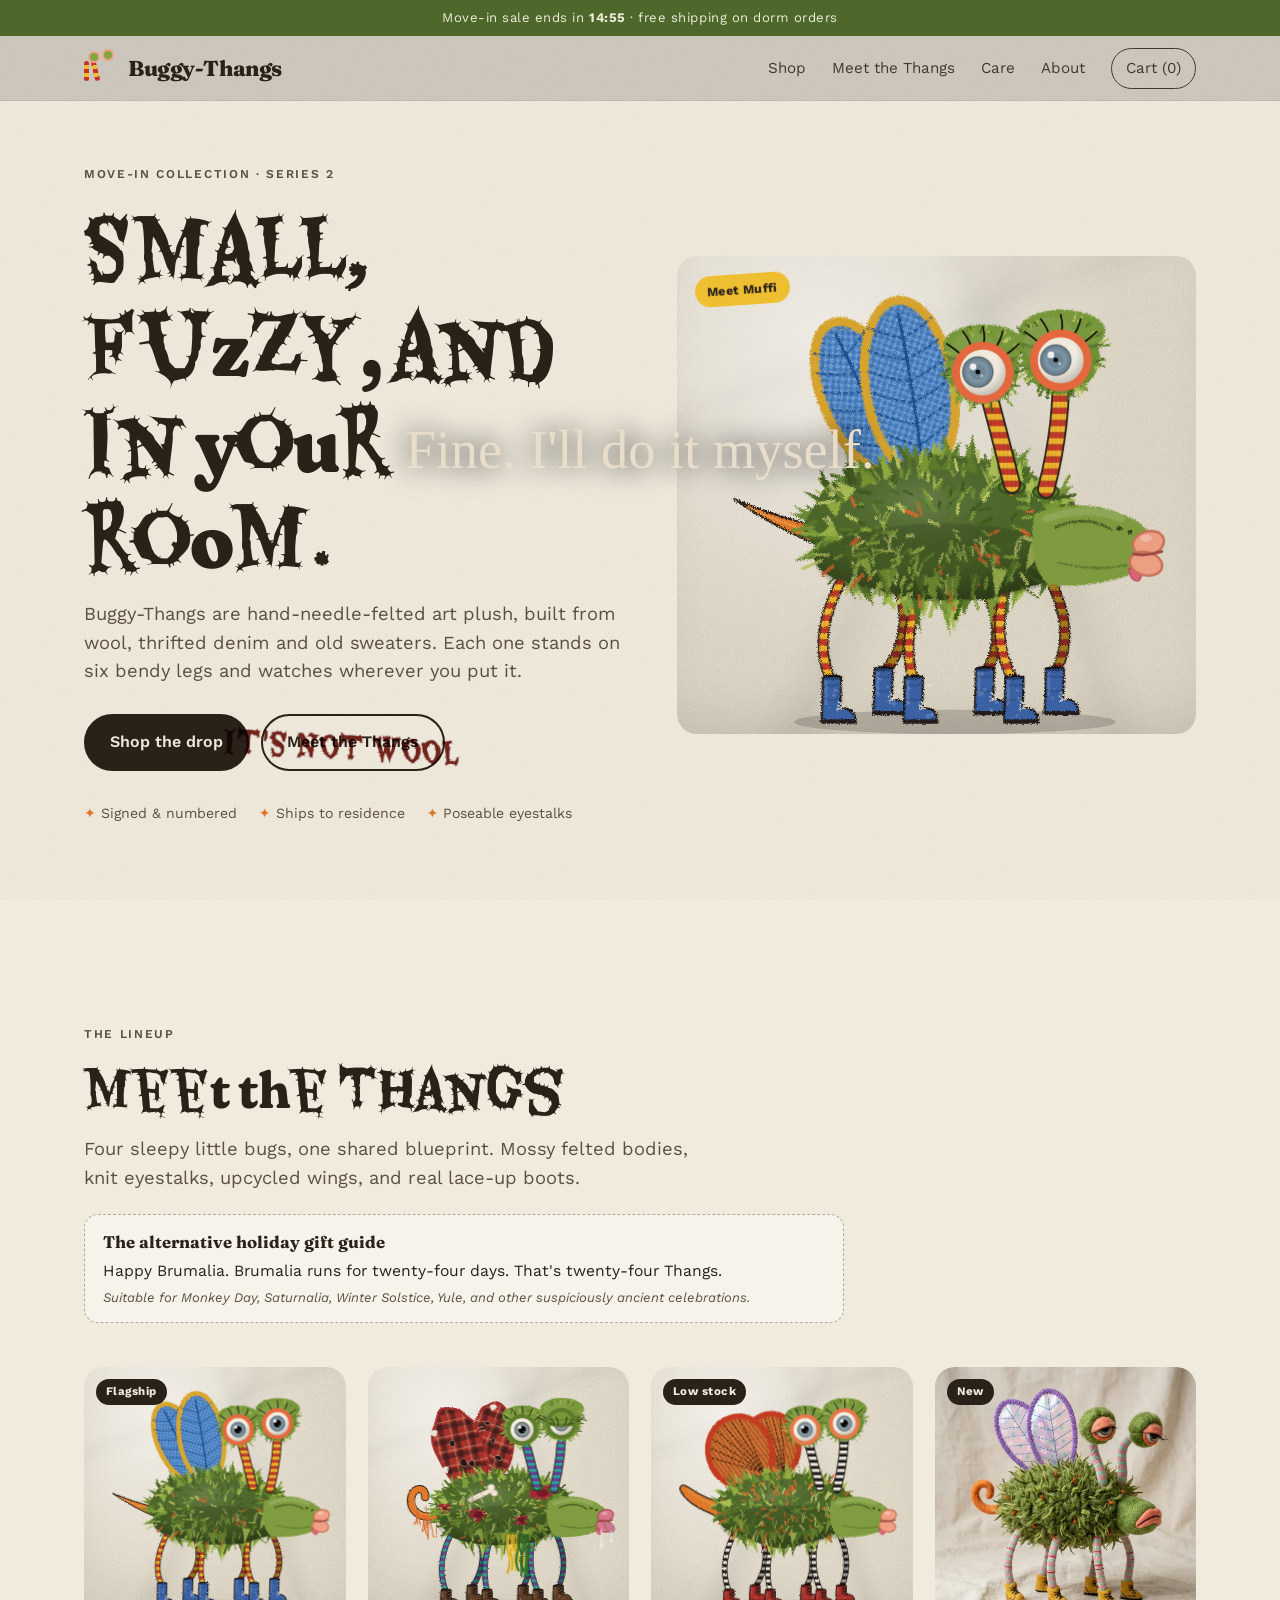
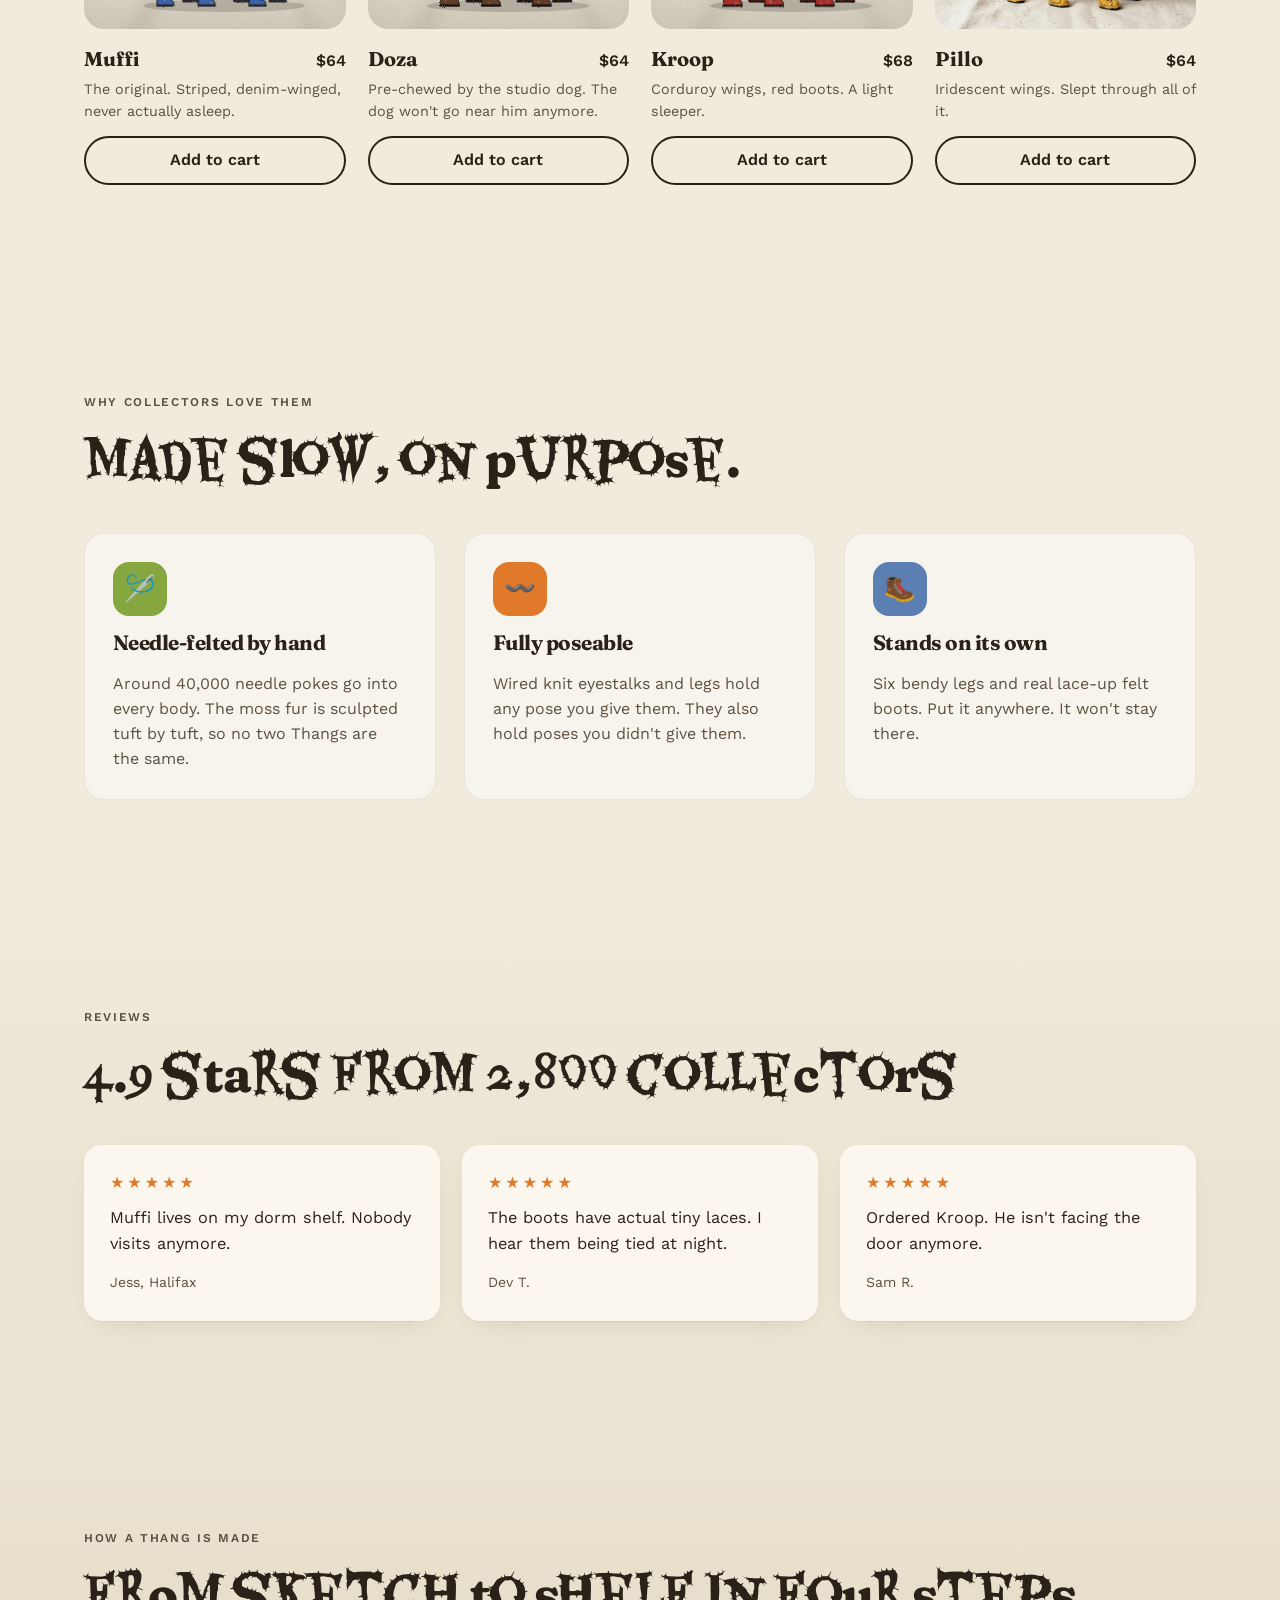
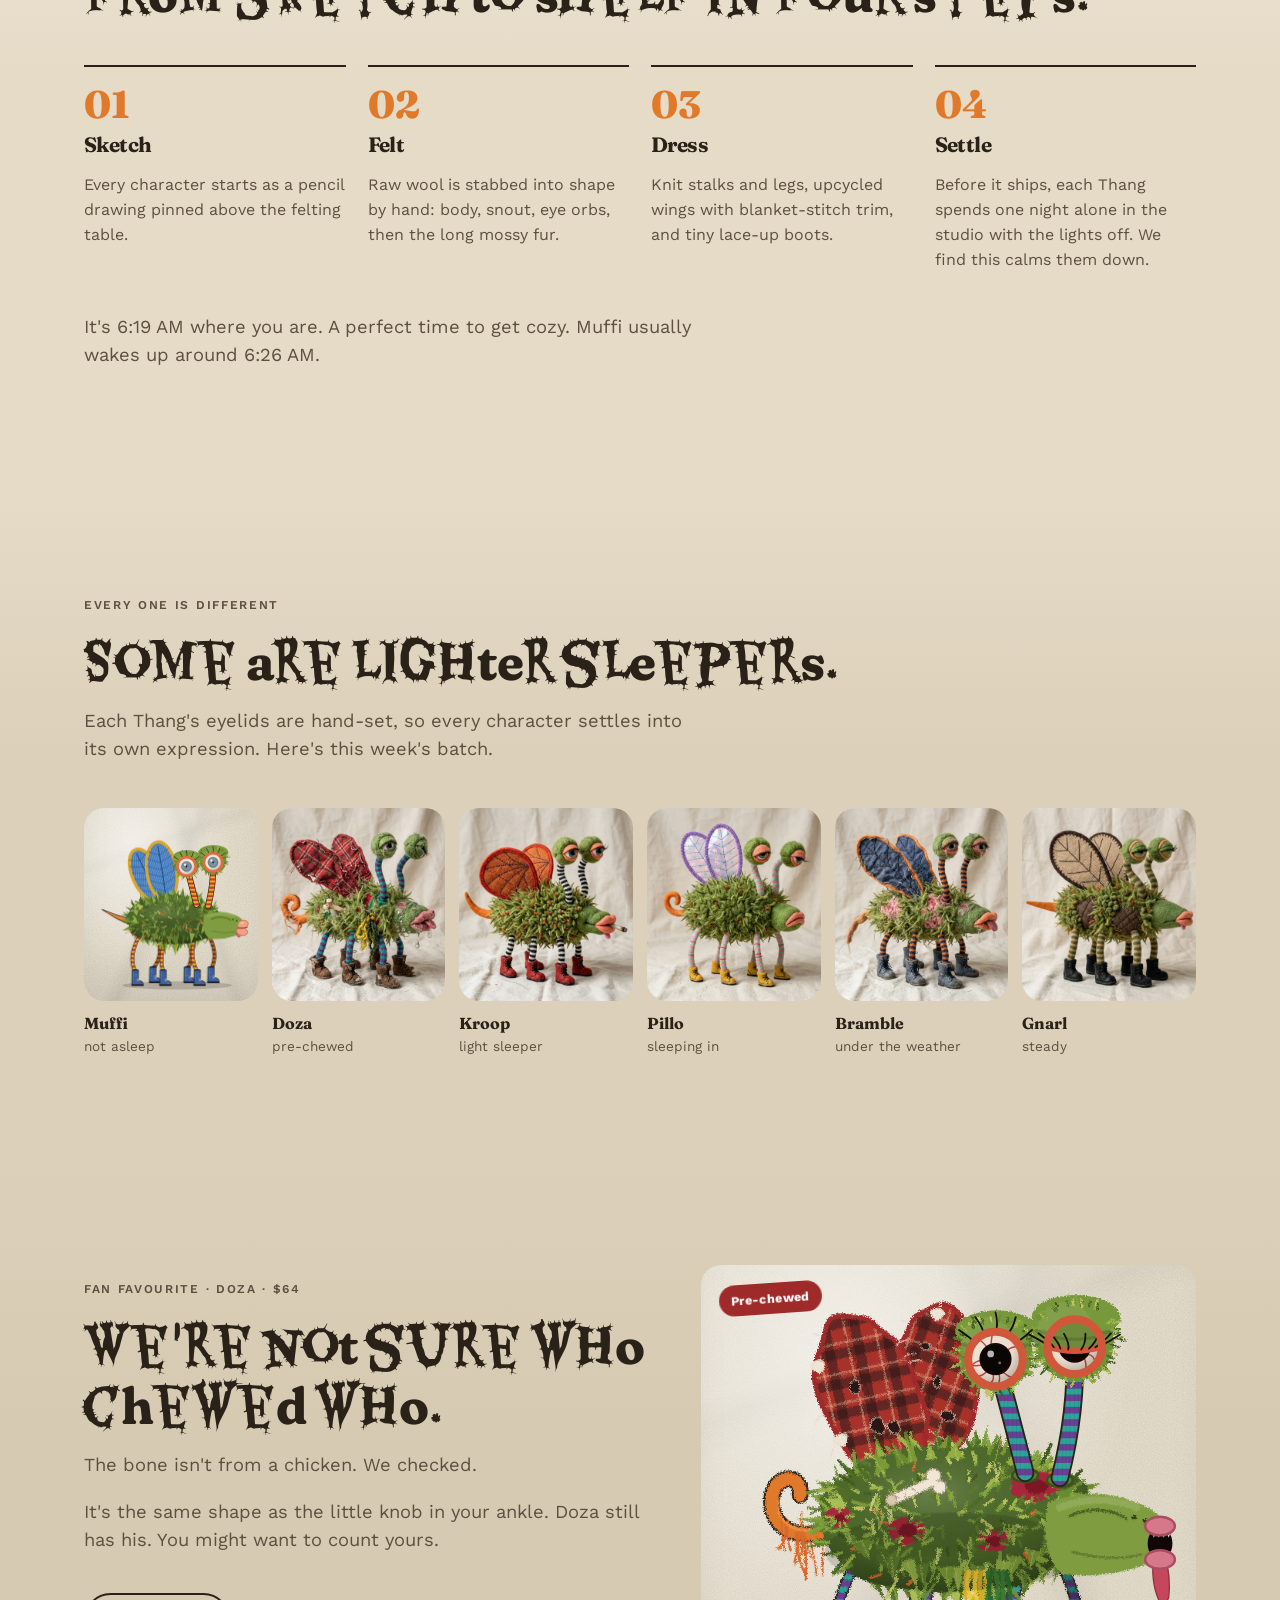
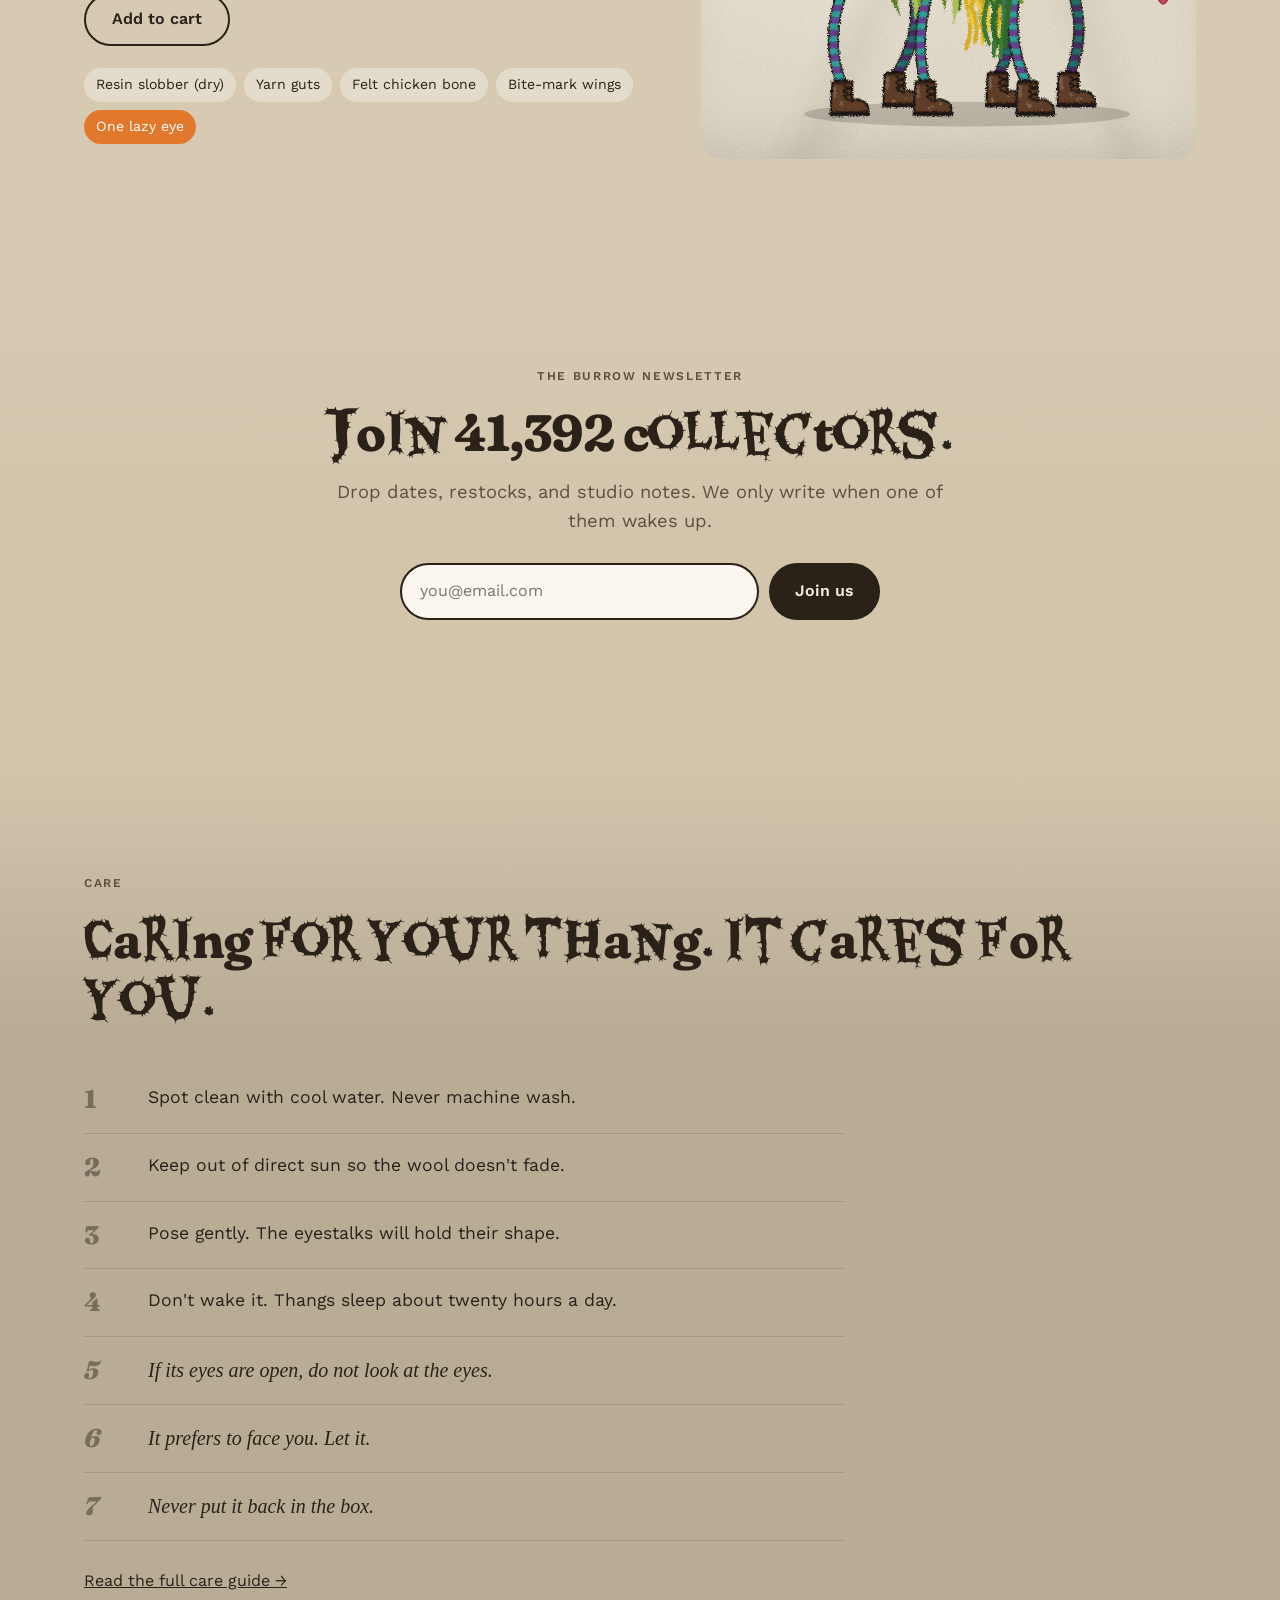
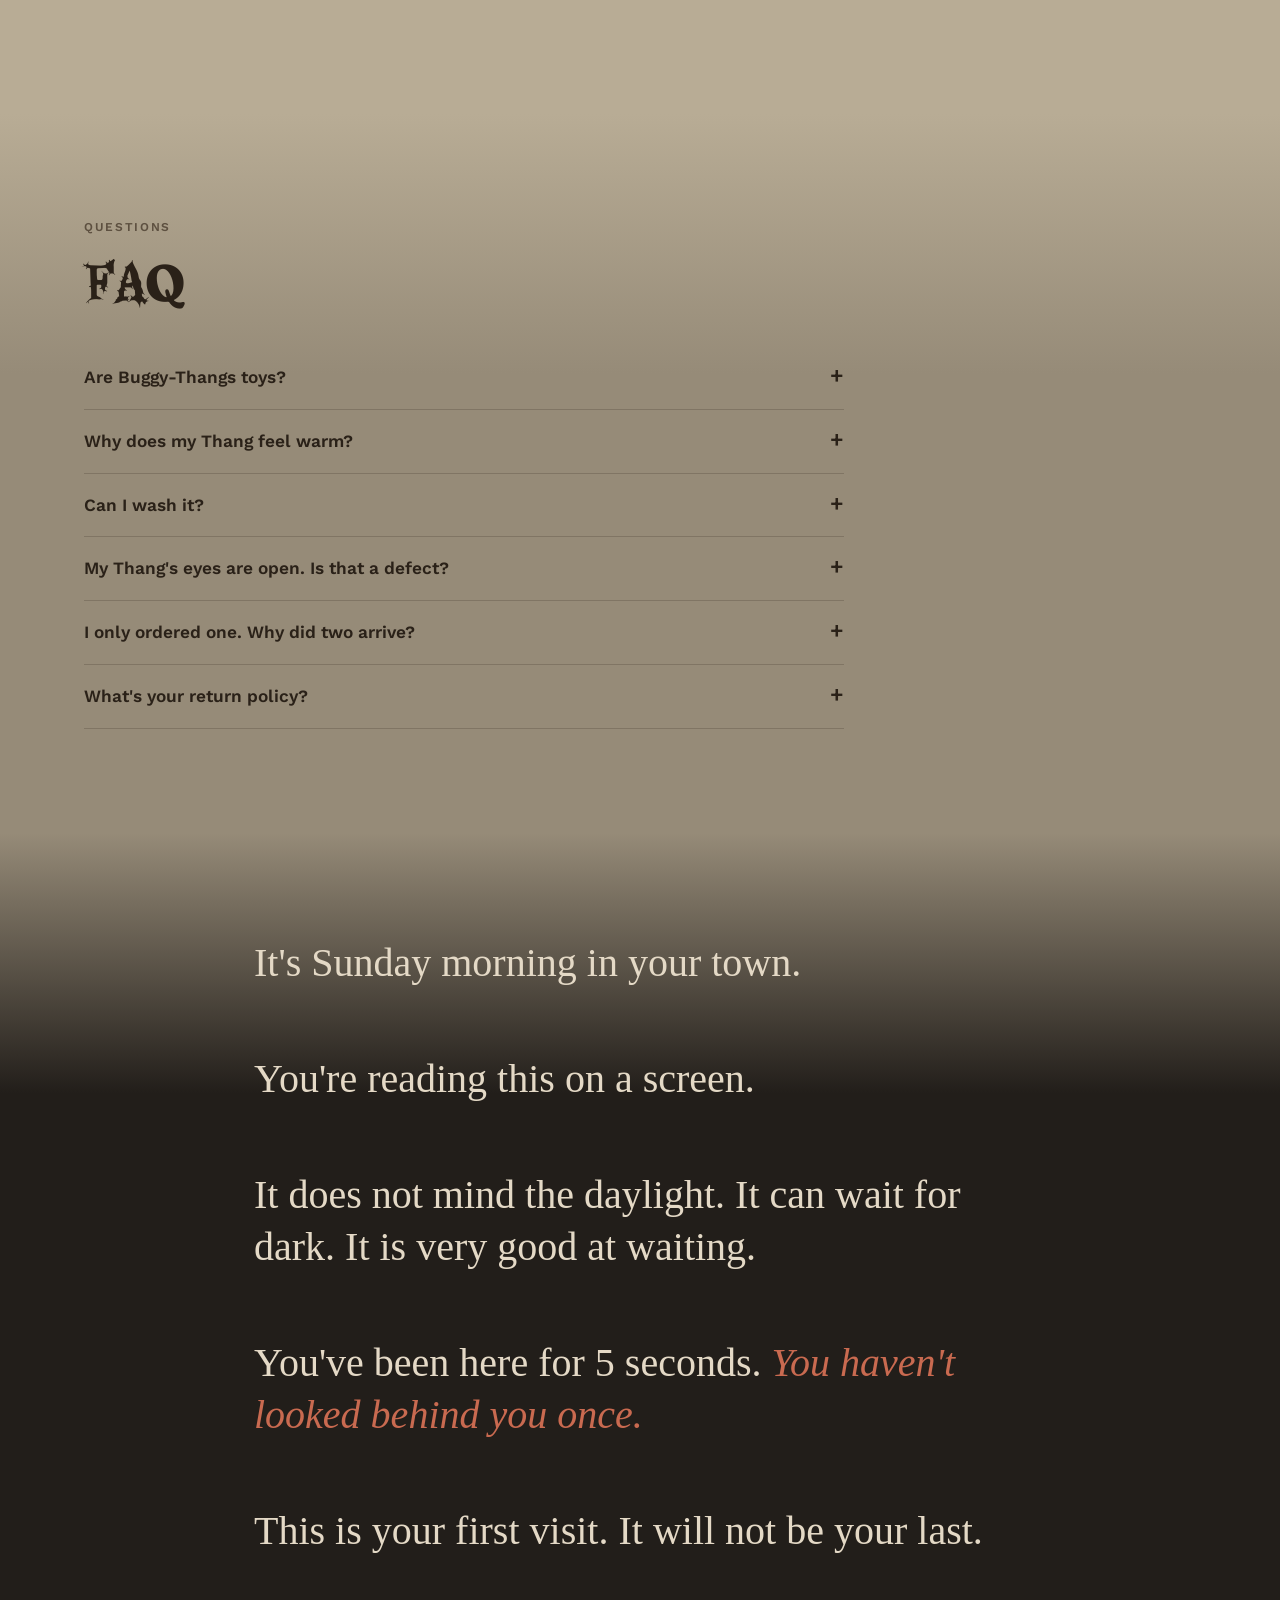
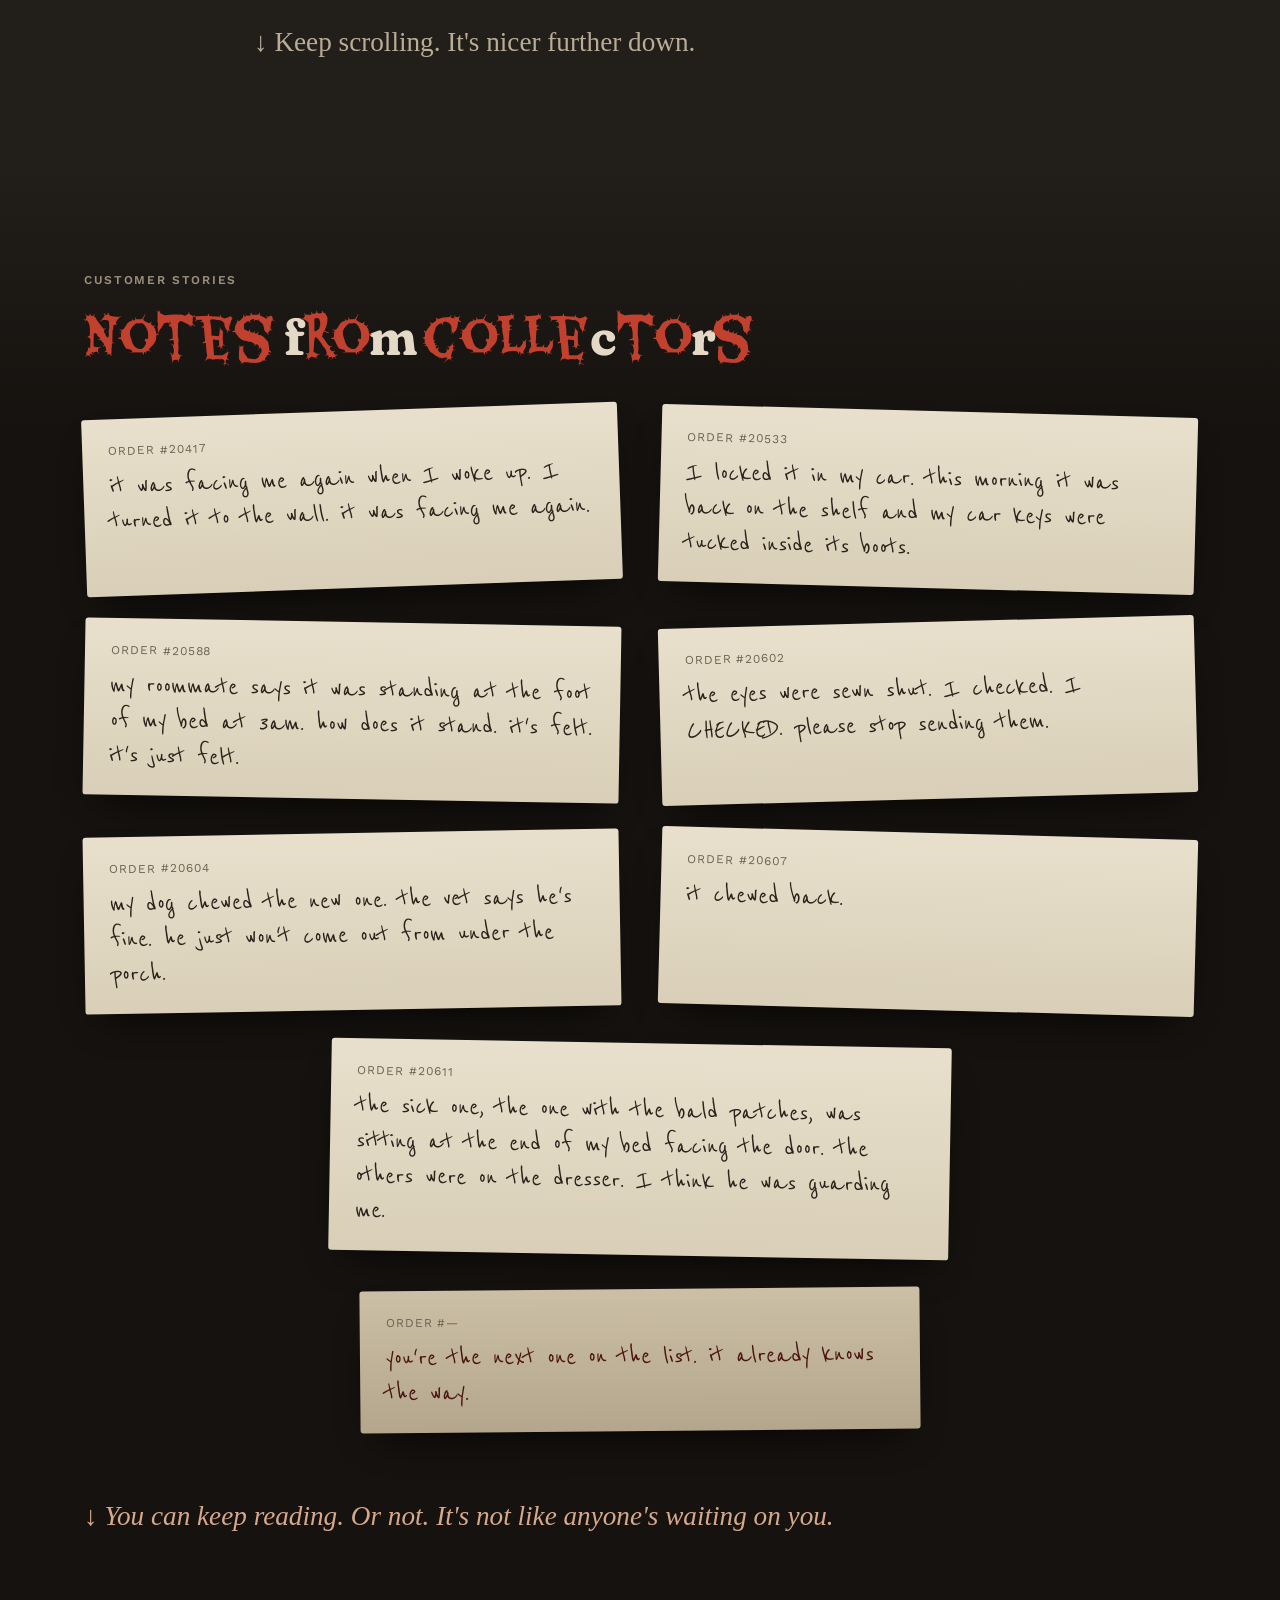
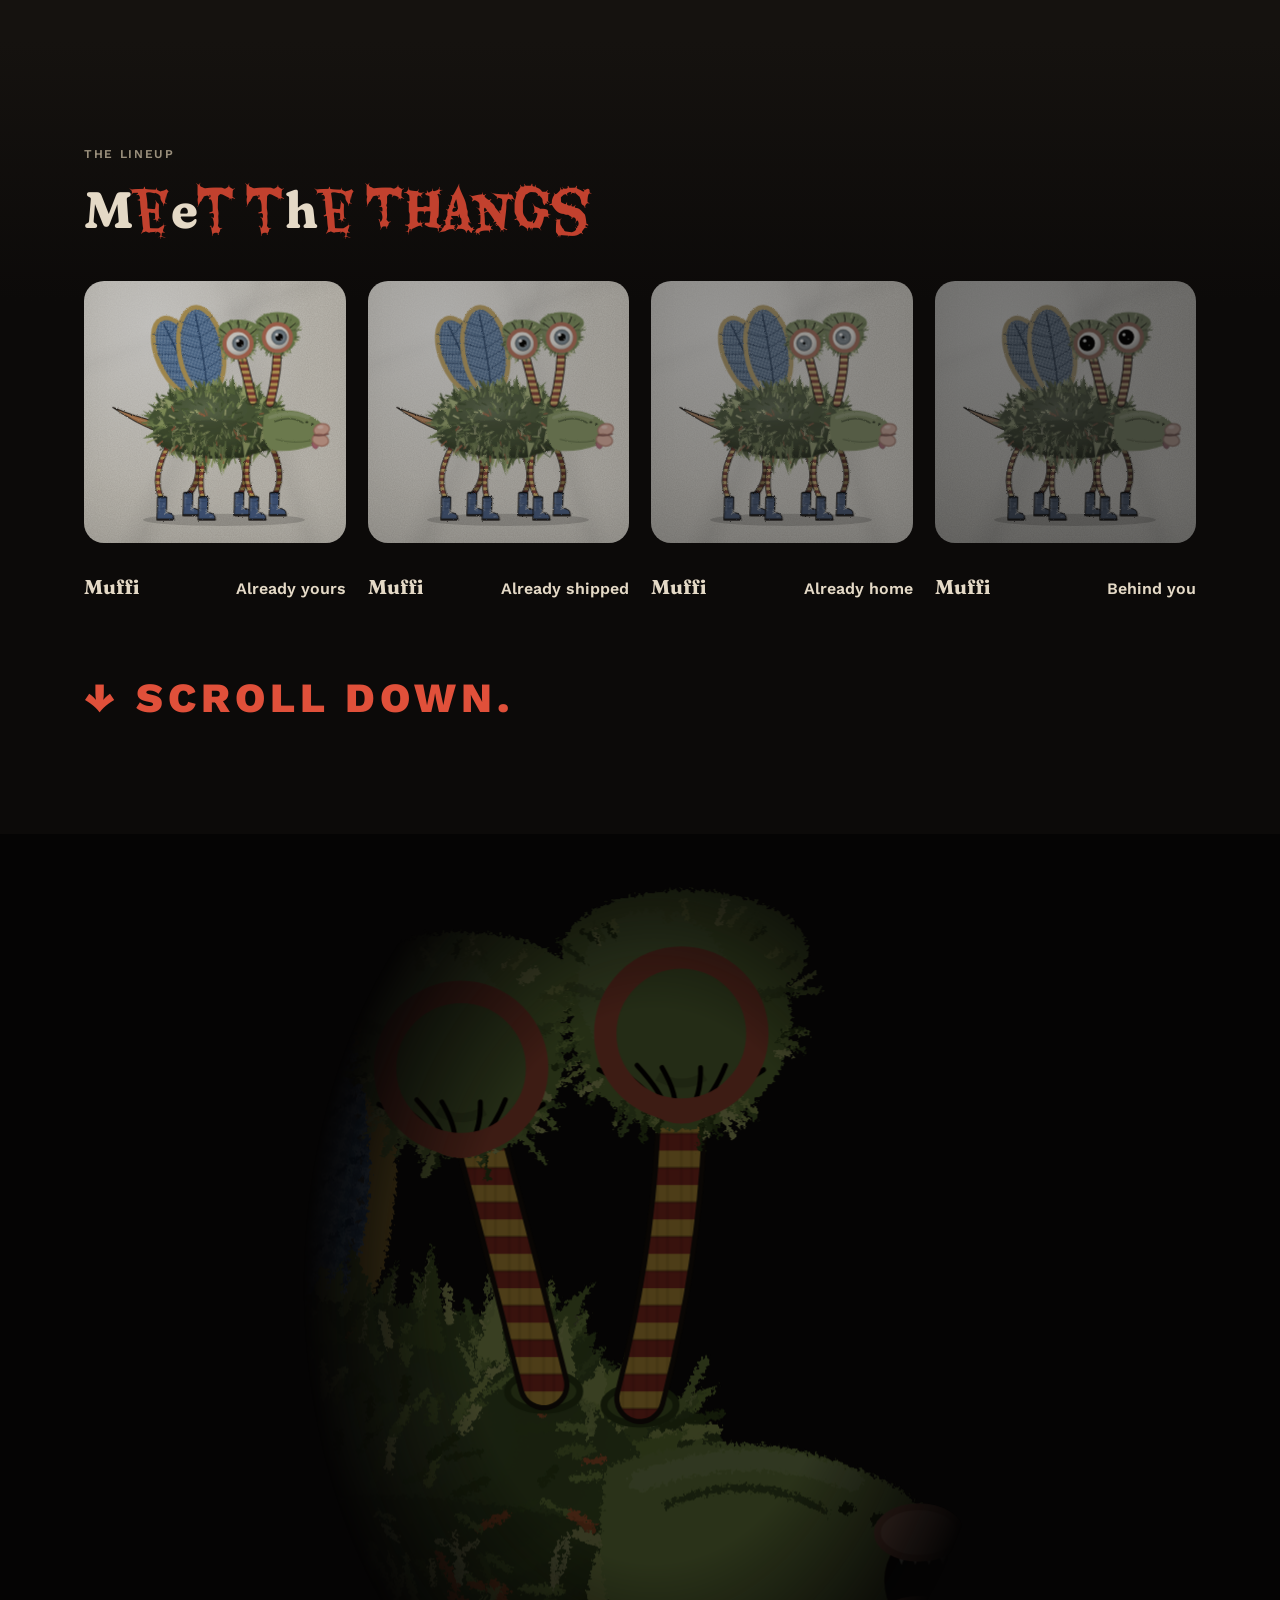
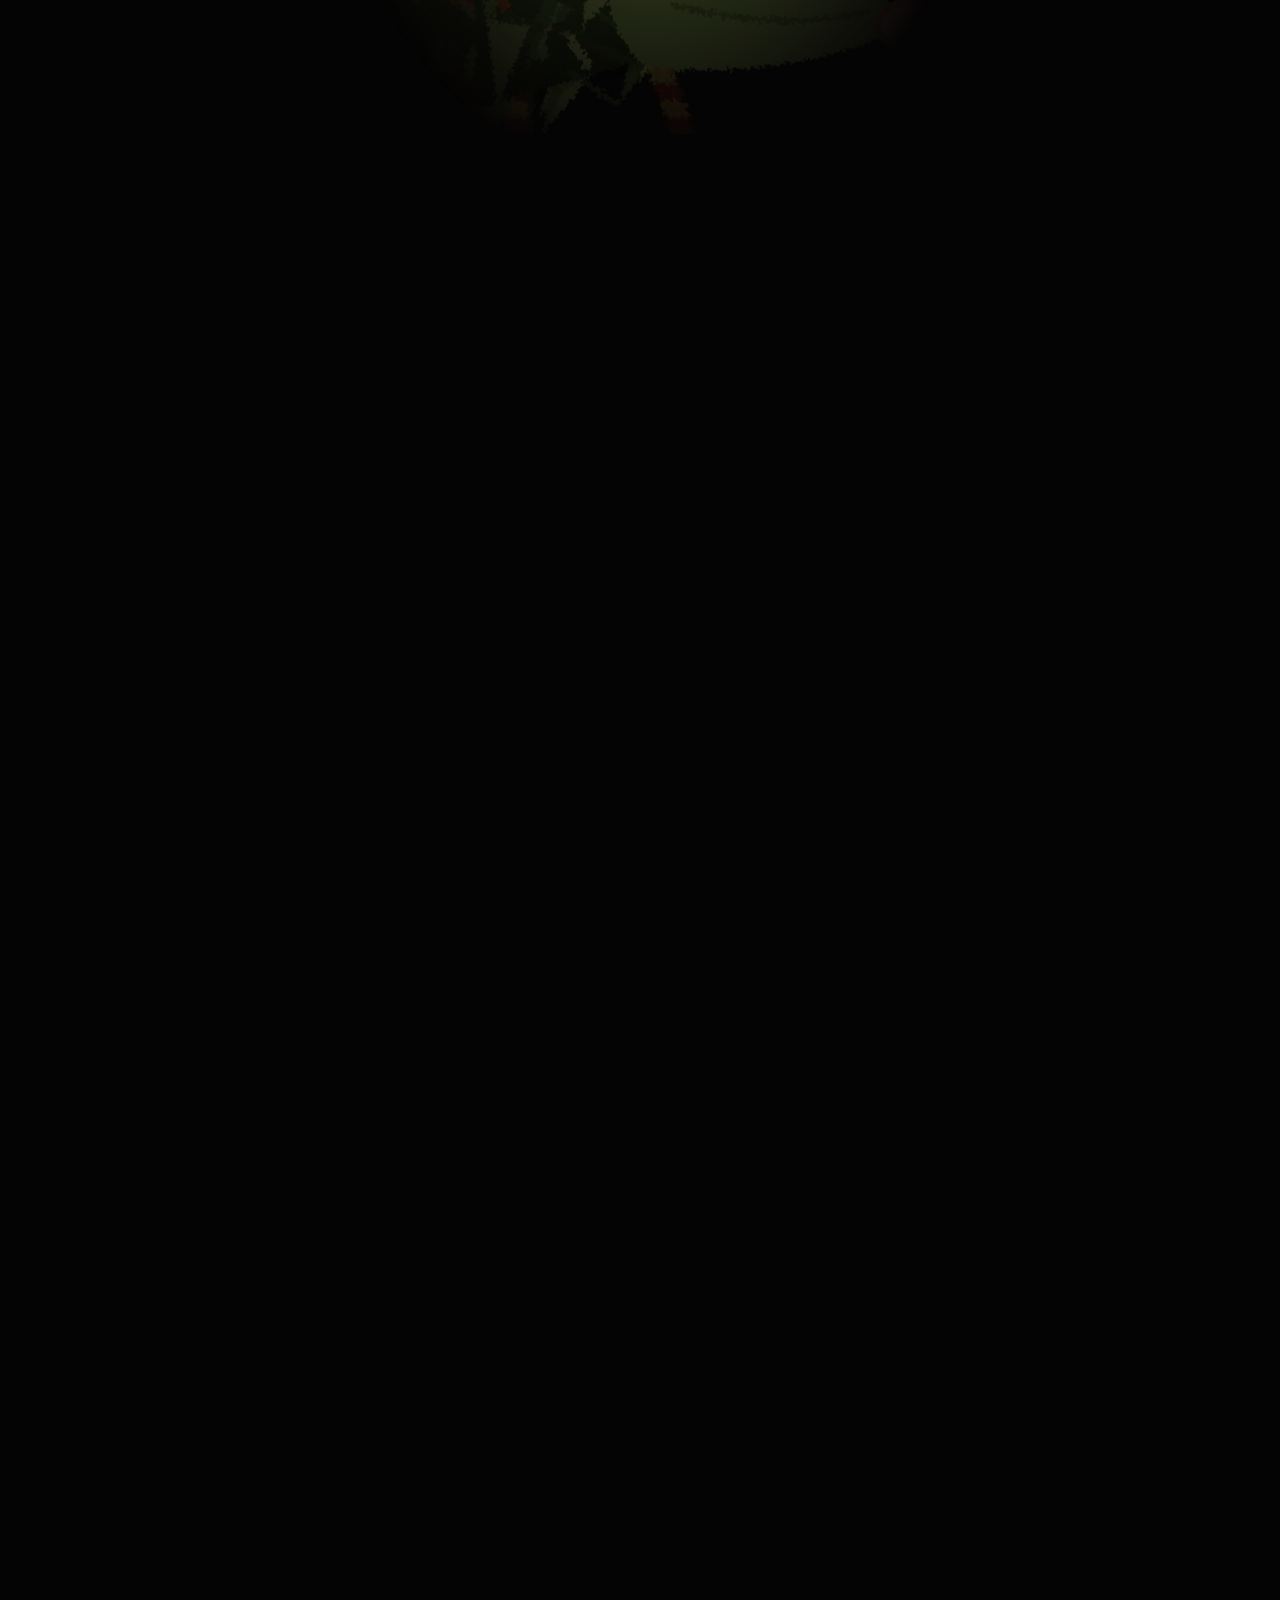
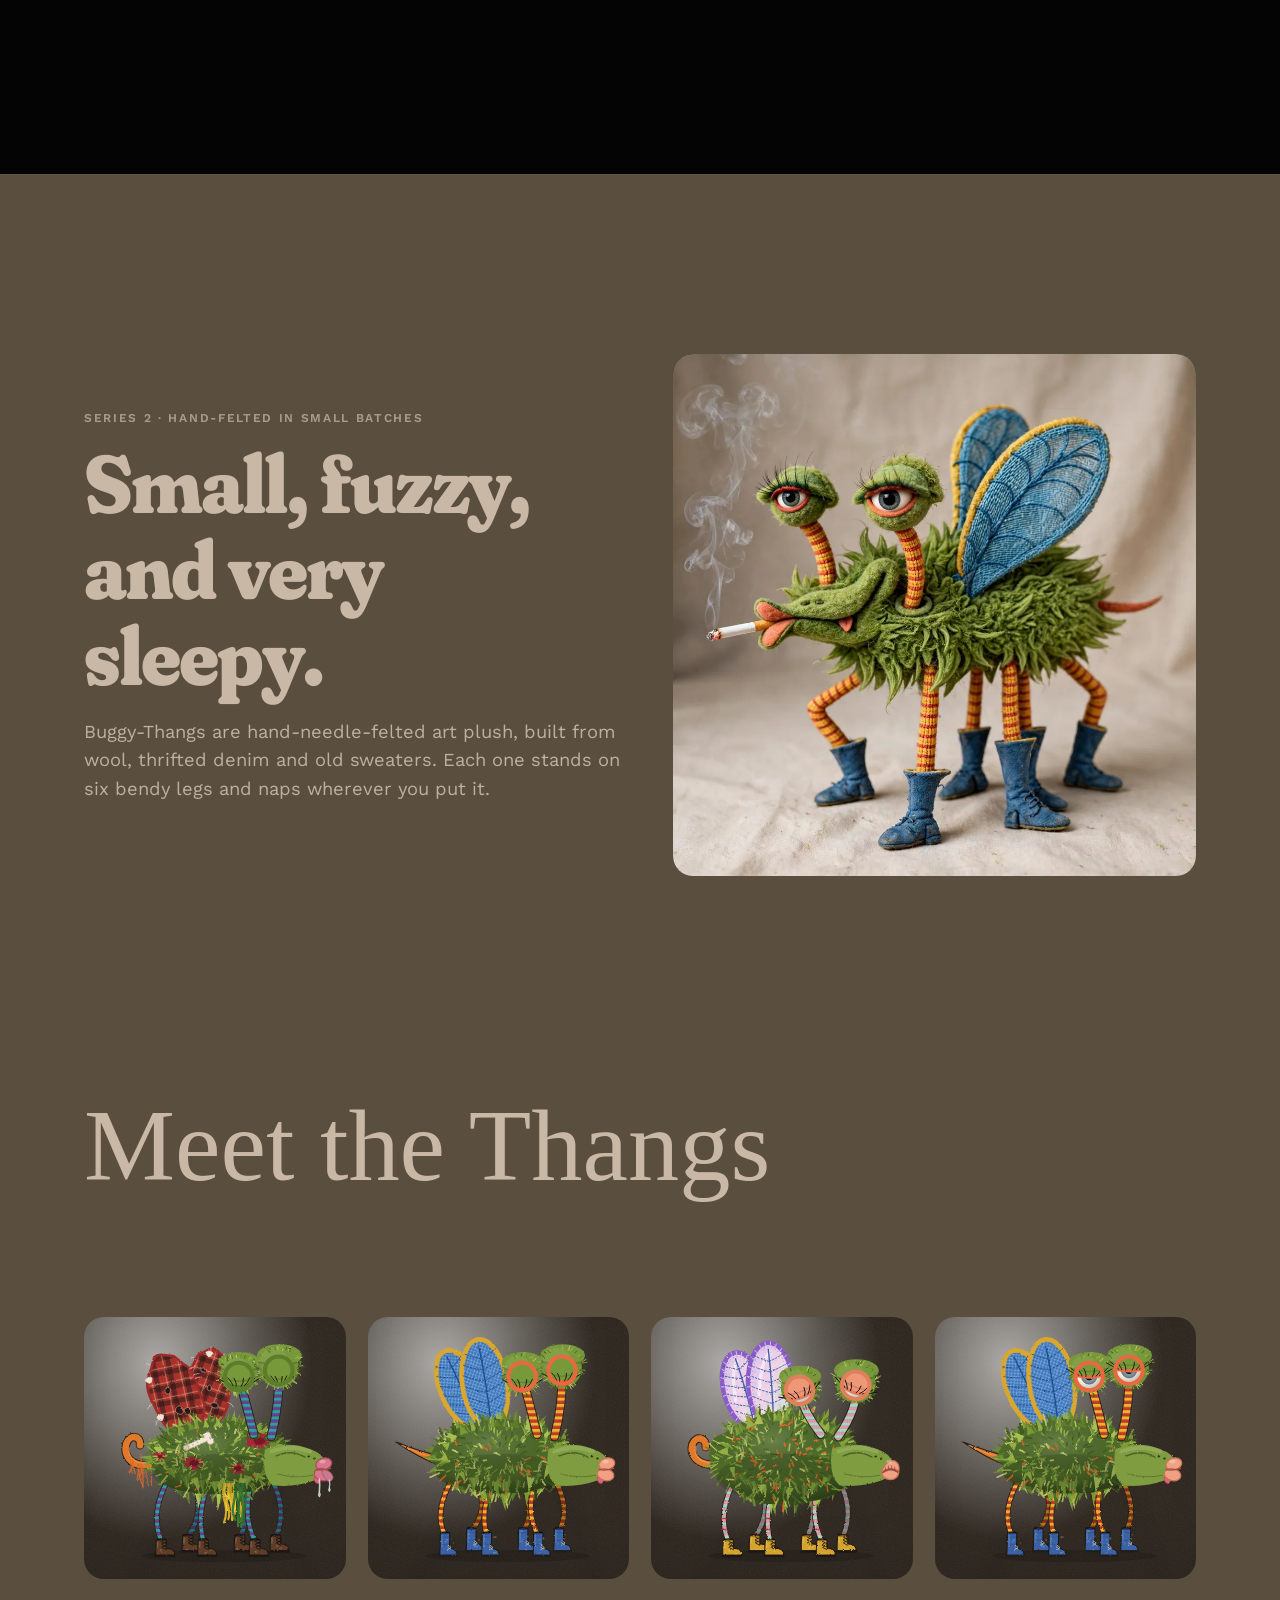
==== commit b9182376: "Alternative holiday gift guide - 23 pagan, occult, alternative and historical celebrations with date" ====
--- a/index.html
+++ b/index.html
@@ -271,6 +271,7 @@
 <script src="js/muffi.js"></script>
 <script src="js/creep.js"></script>
 <script src="js/night.js"></script>
+<script src="js/holidays.js"></script>
 <script src="js/takeover.js"></script>
 <script src="js/hostile.js"></script>
 </body>
--- a/css/style.css
+++ b/css/style.css
@@ -499,3 +499,38 @@
 body.delivered .steps-list p, body.delivered .next-step, body.delivered .lede { color: #b3a792; }
 body.delivered .route-bar { background: #2a2420; }
 @media (max-width: 860px) { .track-grid { grid-template-columns: 1fr; } .track-photo { order: -1; max-width: 420px; } }
+
+/* the eye in the chat */
+.bot-media { padding: 6px; background: #120c0a !important; color: #e8dccb !important; text-transform: none !important; }
+.bot-media .stare { display: block; width: 100%; border-radius: 10px; aspect-ratio: 16 / 9; object-fit: cover; }
+.bot-media span { display: block; padding: 8px 6px 4px; font-weight: 600; }
+.bot-toggle video, .bot-head .av video { width: 100%; height: 100%; object-fit: cover; display: block; }
+body[data-hostile="4"] .bot-toggle { border-color: #e8693f; box-shadow: 0 0 0 3px #7d1610, 0 8px 24px rgba(0,0,0,.4); }
+
+/* =================== Inside the studio (film) =================== */
+.film { margin-top: 36px; max-width: 900px; }
+.film-frame { position: relative; aspect-ratio: 16 / 9; border-radius: 18px; overflow: hidden; background: #0b0908; box-shadow: 0 30px 60px -30px rgba(0,0,0,.6); cursor: pointer; }
+.film-frame .fv, .film-poster, .film-flash { position: absolute; inset: 0; width: 100%; height: 100%; object-fit: cover; }
+.film-frame .fv { opacity: 0; }
+.film-frame .fv.on { opacity: 1; }
+.film-flash { opacity: 0; pointer-events: none; z-index: 3; }
+.film-flash.on { opacity: 1; }
+.film-play { position: absolute; left: 50%; top: 50%; transform: translate(-50%, -50%); z-index: 4; display: flex; align-items: center; gap: 12px; padding: 16px 26px; border-radius: 99px; border: 0; background: rgba(241,235,222,.94); color: var(--ink); font-weight: 700; font-size: 1rem; cursor: pointer; box-shadow: 0 10px 30px rgba(0,0,0,.35); }
+.film-play span { display: grid; place-items: center; width: 34px; height: 34px; border-radius: 50%; background: var(--moss); color: #fff; font-size: .8rem; }
+.film-card { position: absolute; inset: 0; z-index: 4; display: grid; place-content: center; justify-items: center; gap: 18px; text-align: center; background: rgba(241,235,222,.92); padding: 20px; }
+.film-card[hidden] { display: none; }
+.film-card p { margin: 0; font-family: var(--display); font-size: clamp(1.4rem, 3.4vw, 2.2rem); font-weight: 700; color: var(--ink); }
+.film-card.dark { background: rgba(5,4,4,.9); }
+.film-card.dark p { font-family: var(--eater); font-weight: 400; color: #c2412e; }
+.film-card.dark .btn { color: #e4d9c6; border-color: #e4d9c6; }
+.film-cap { font-size: .85rem; color: var(--ink-soft); margin-top: 10px; }
+.film-frame.glitch .fv.on { filter: url(#bt-tear) hue-rotate(40deg) contrast(1.3); transform: translateX(6px); }
+.film-frame [hidden] { display: none !important; }
+
+/* alternative holiday gift guide */
+.gift-guide { margin: 26px 0 8px; padding: 14px 18px; border-radius: 14px; border: 1.5px dashed rgba(42,33,24,.35); background: rgba(255,255,255,.4); display: grid; gap: 4px; max-width: 760px; }
+.gift-guide b { font-family: var(--display); font-size: 1.05rem; }
+.gift-guide span { font-size: .98rem; }
+.gift-guide small { color: var(--ink-soft); font-size: .82rem; font-style: italic; }
+#lineup .gift-guide { margin-top: 22px; }
+body[data-hostile="3"] .gift-guide, body[data-hostile="4"] .gift-guide { border-color: #7d1610; }
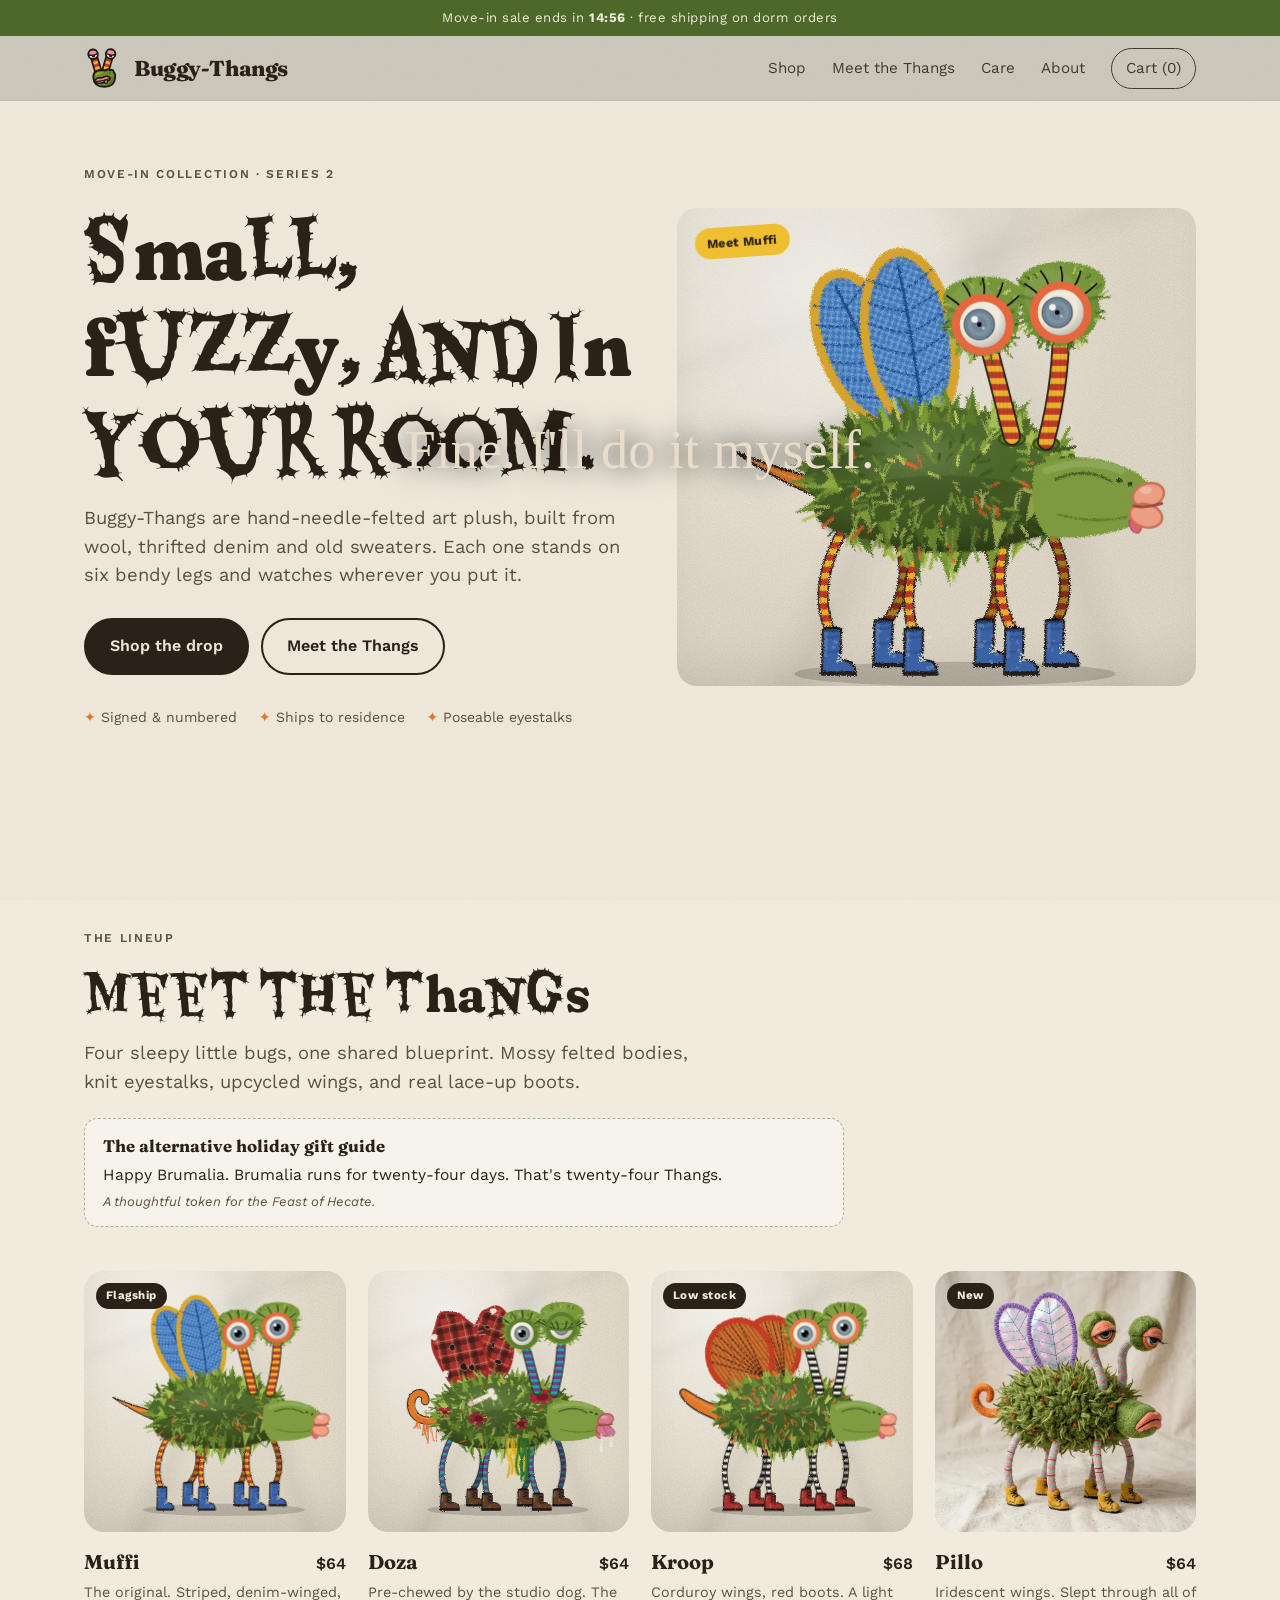
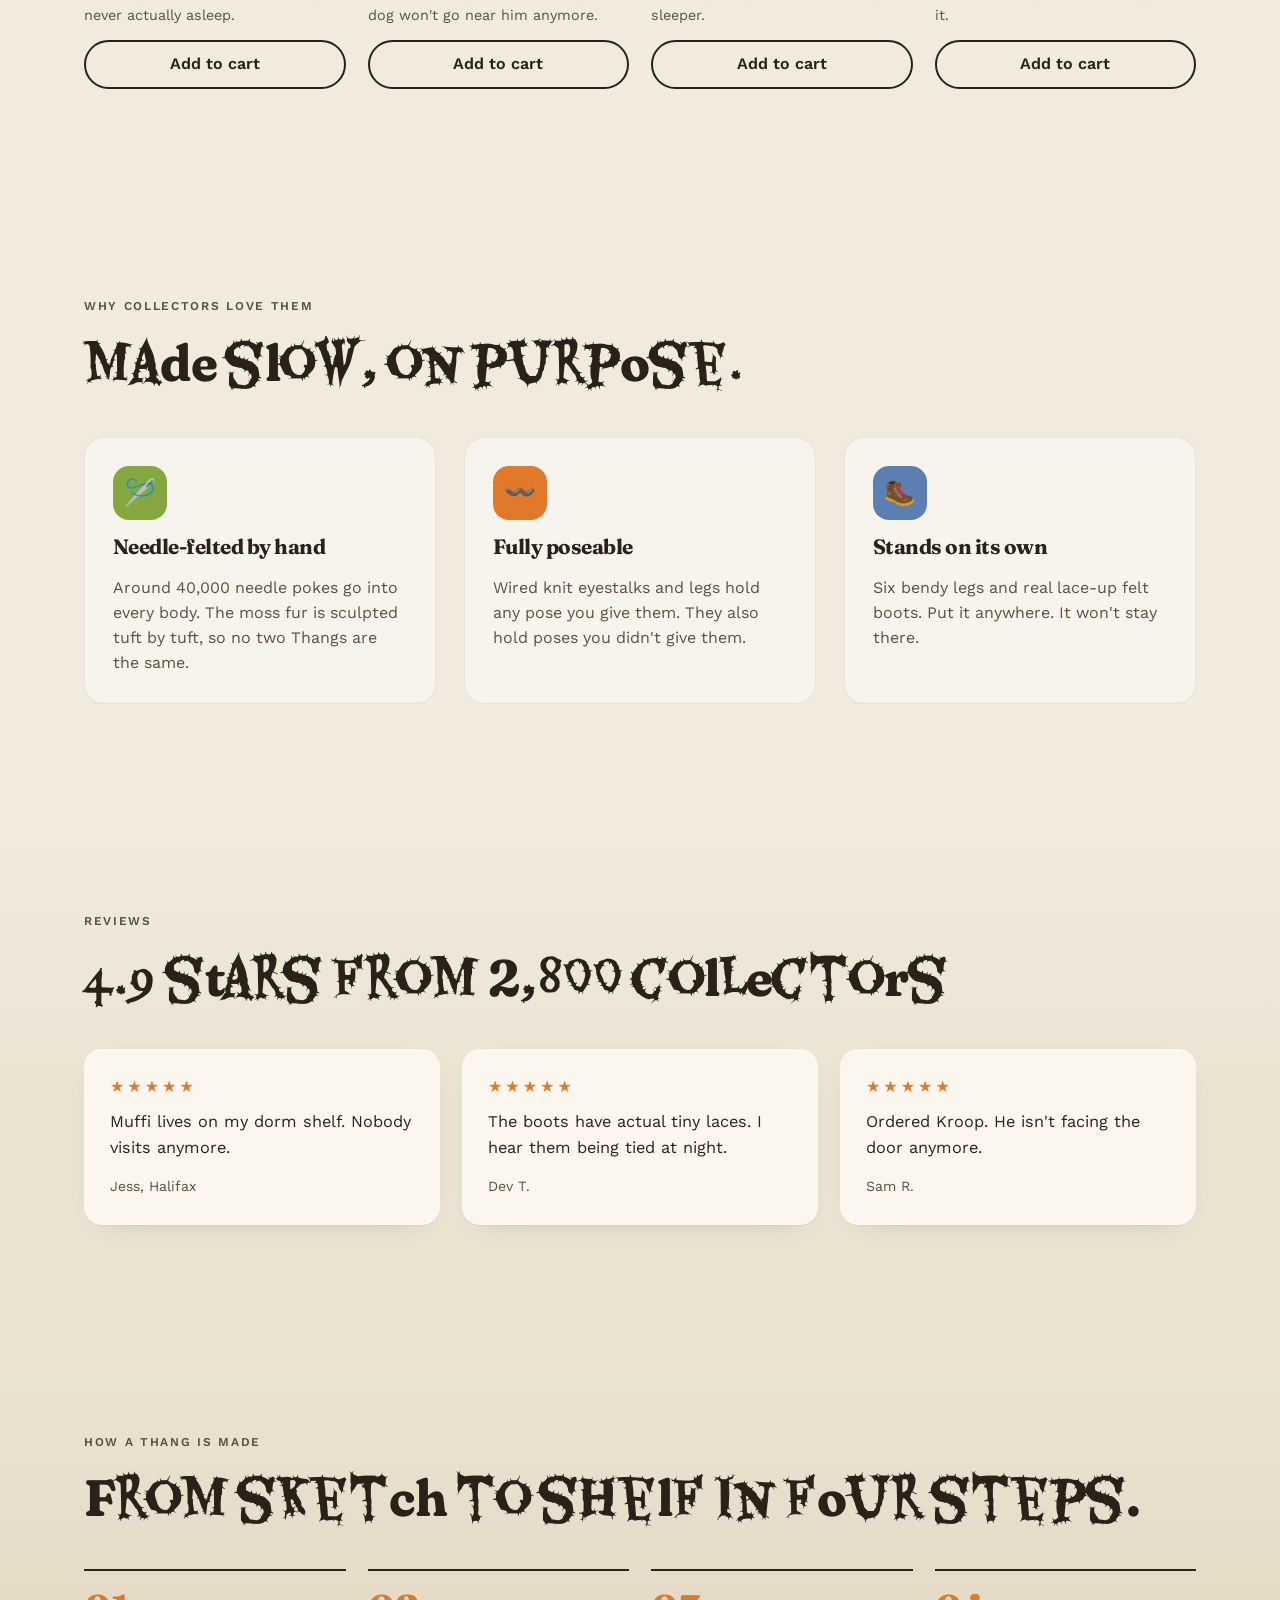
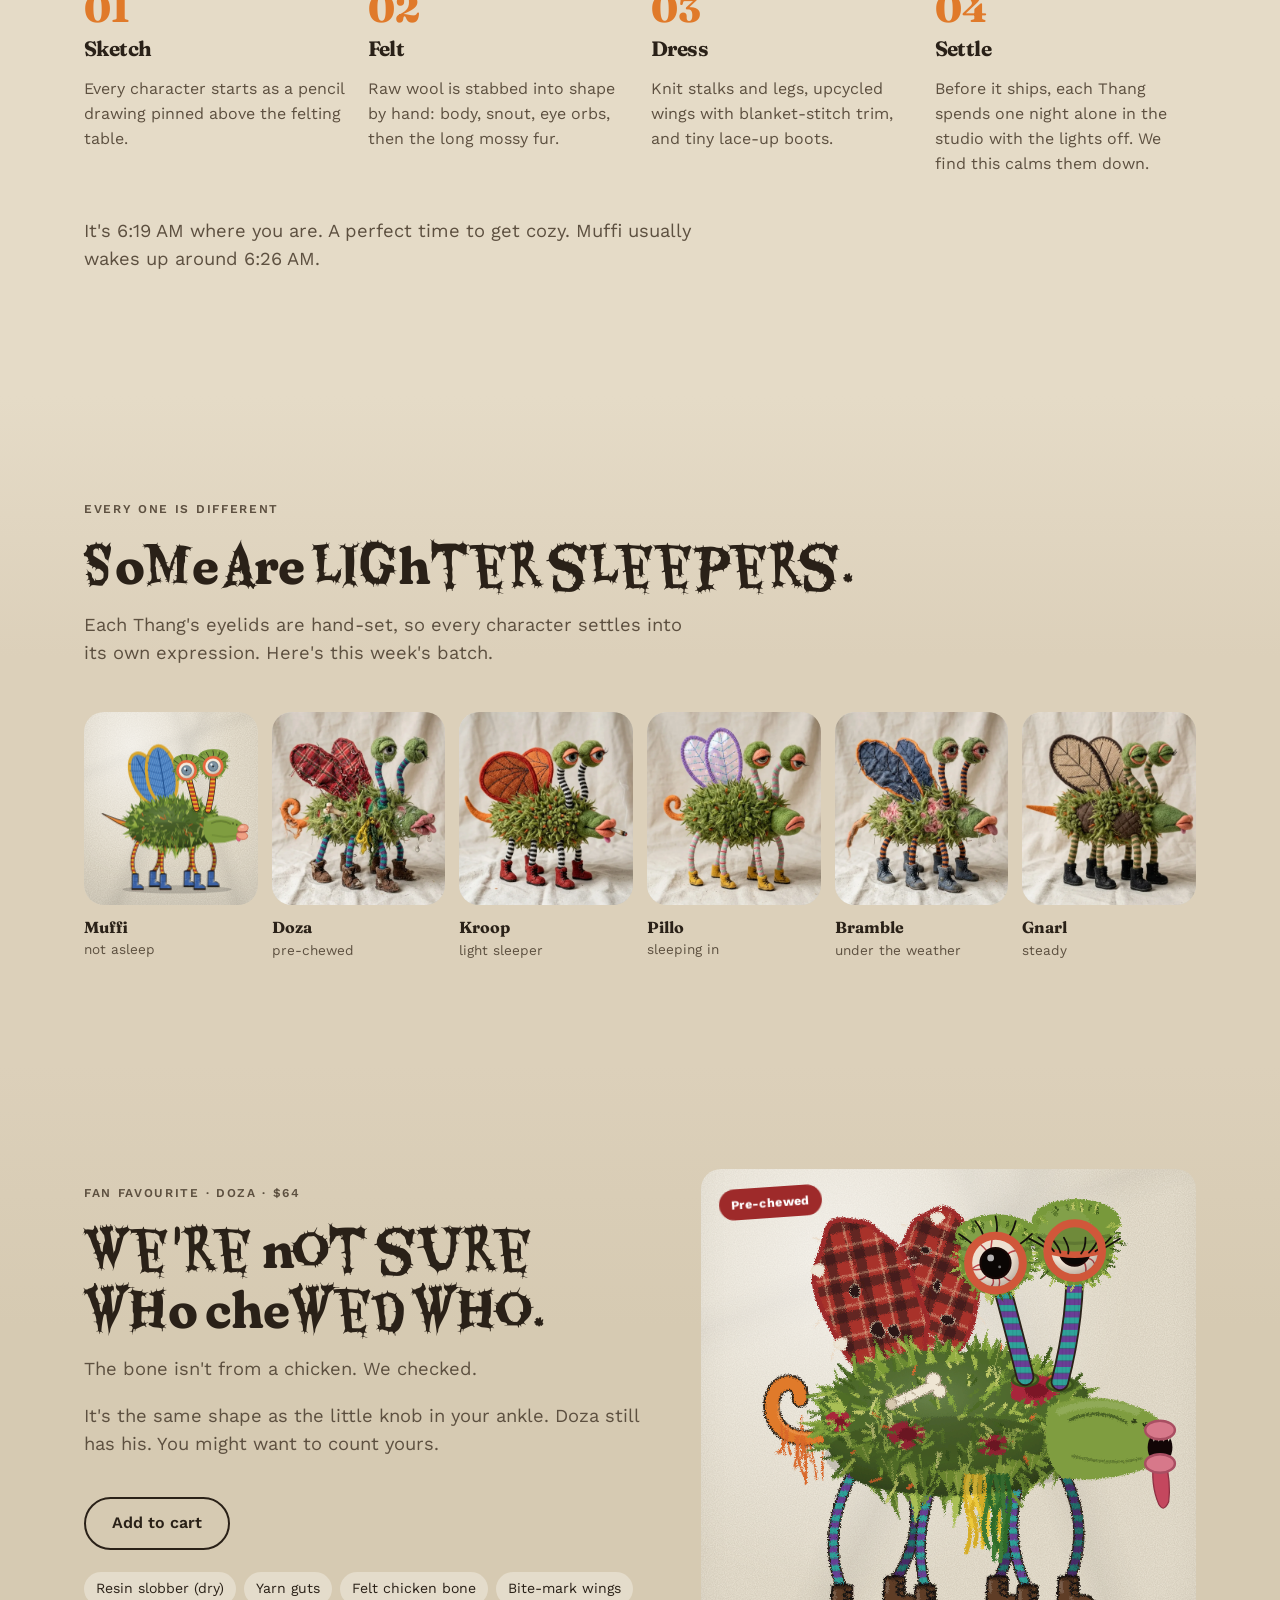
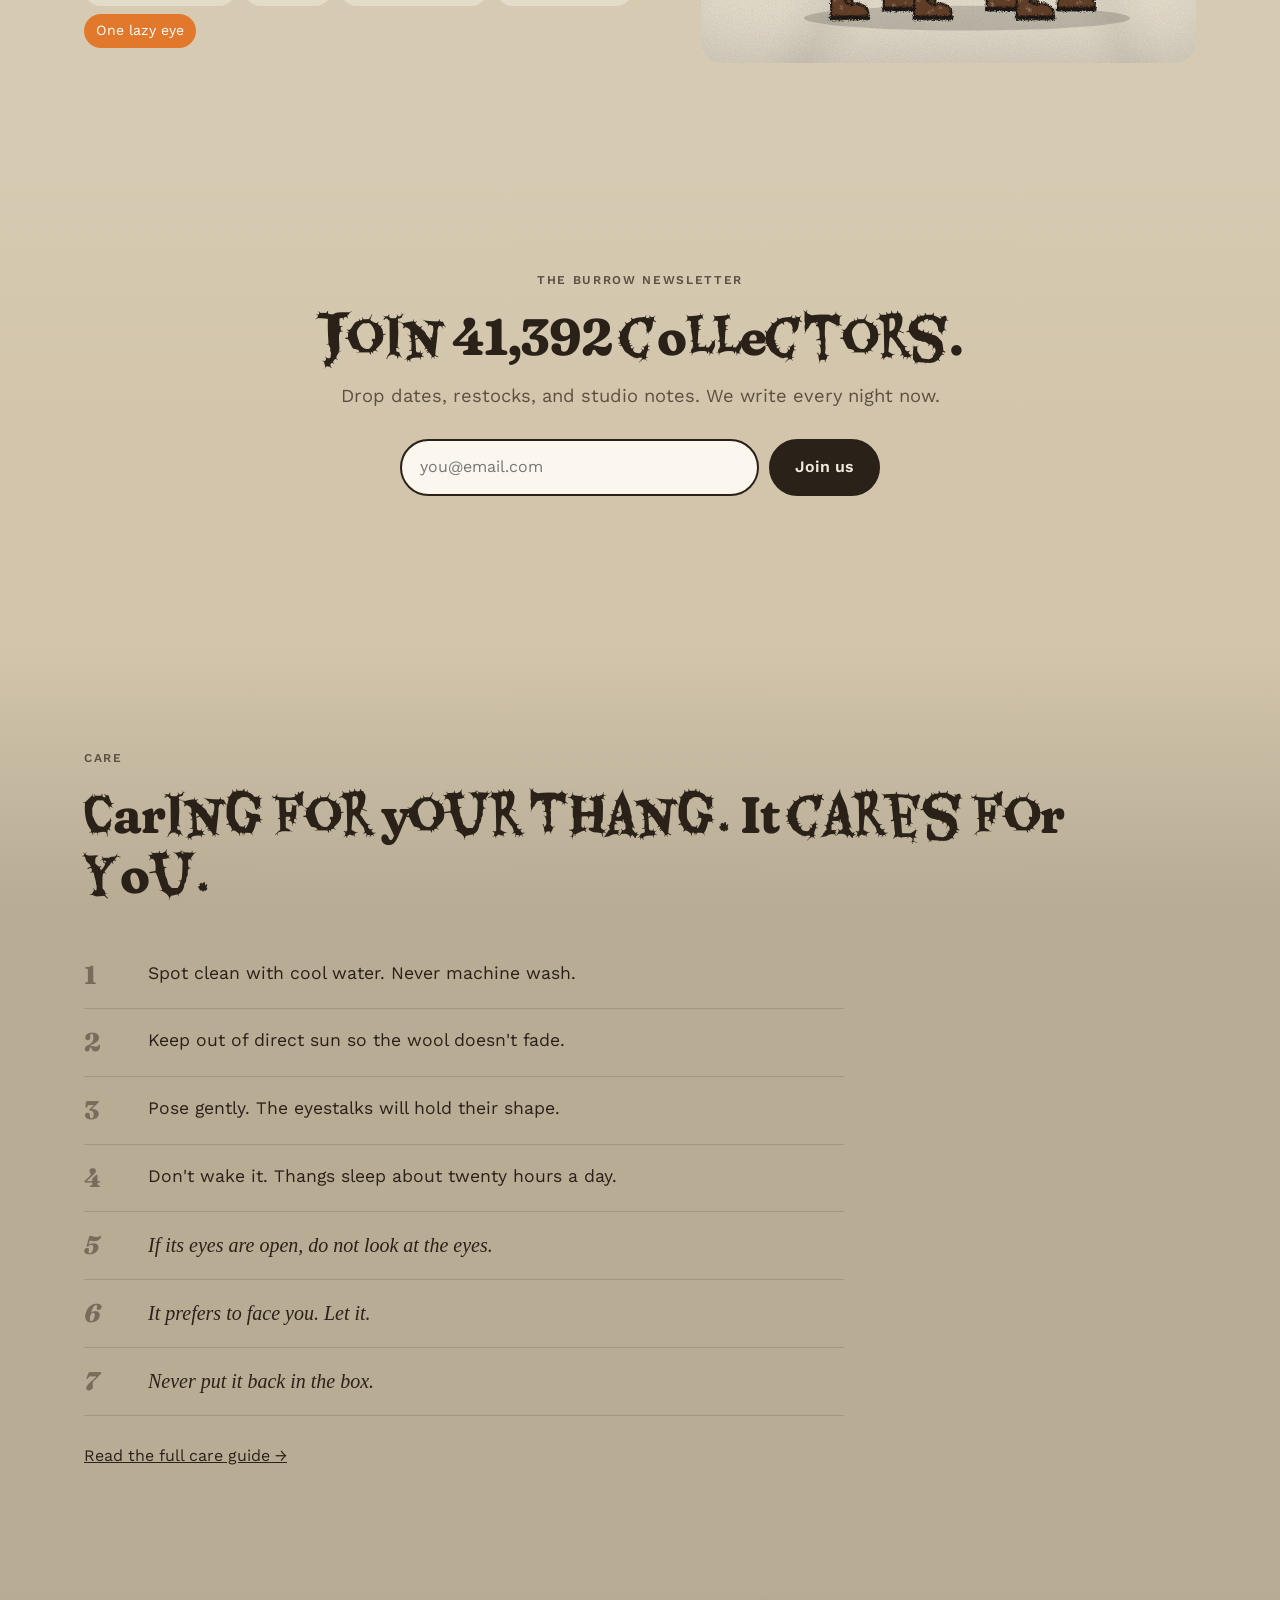
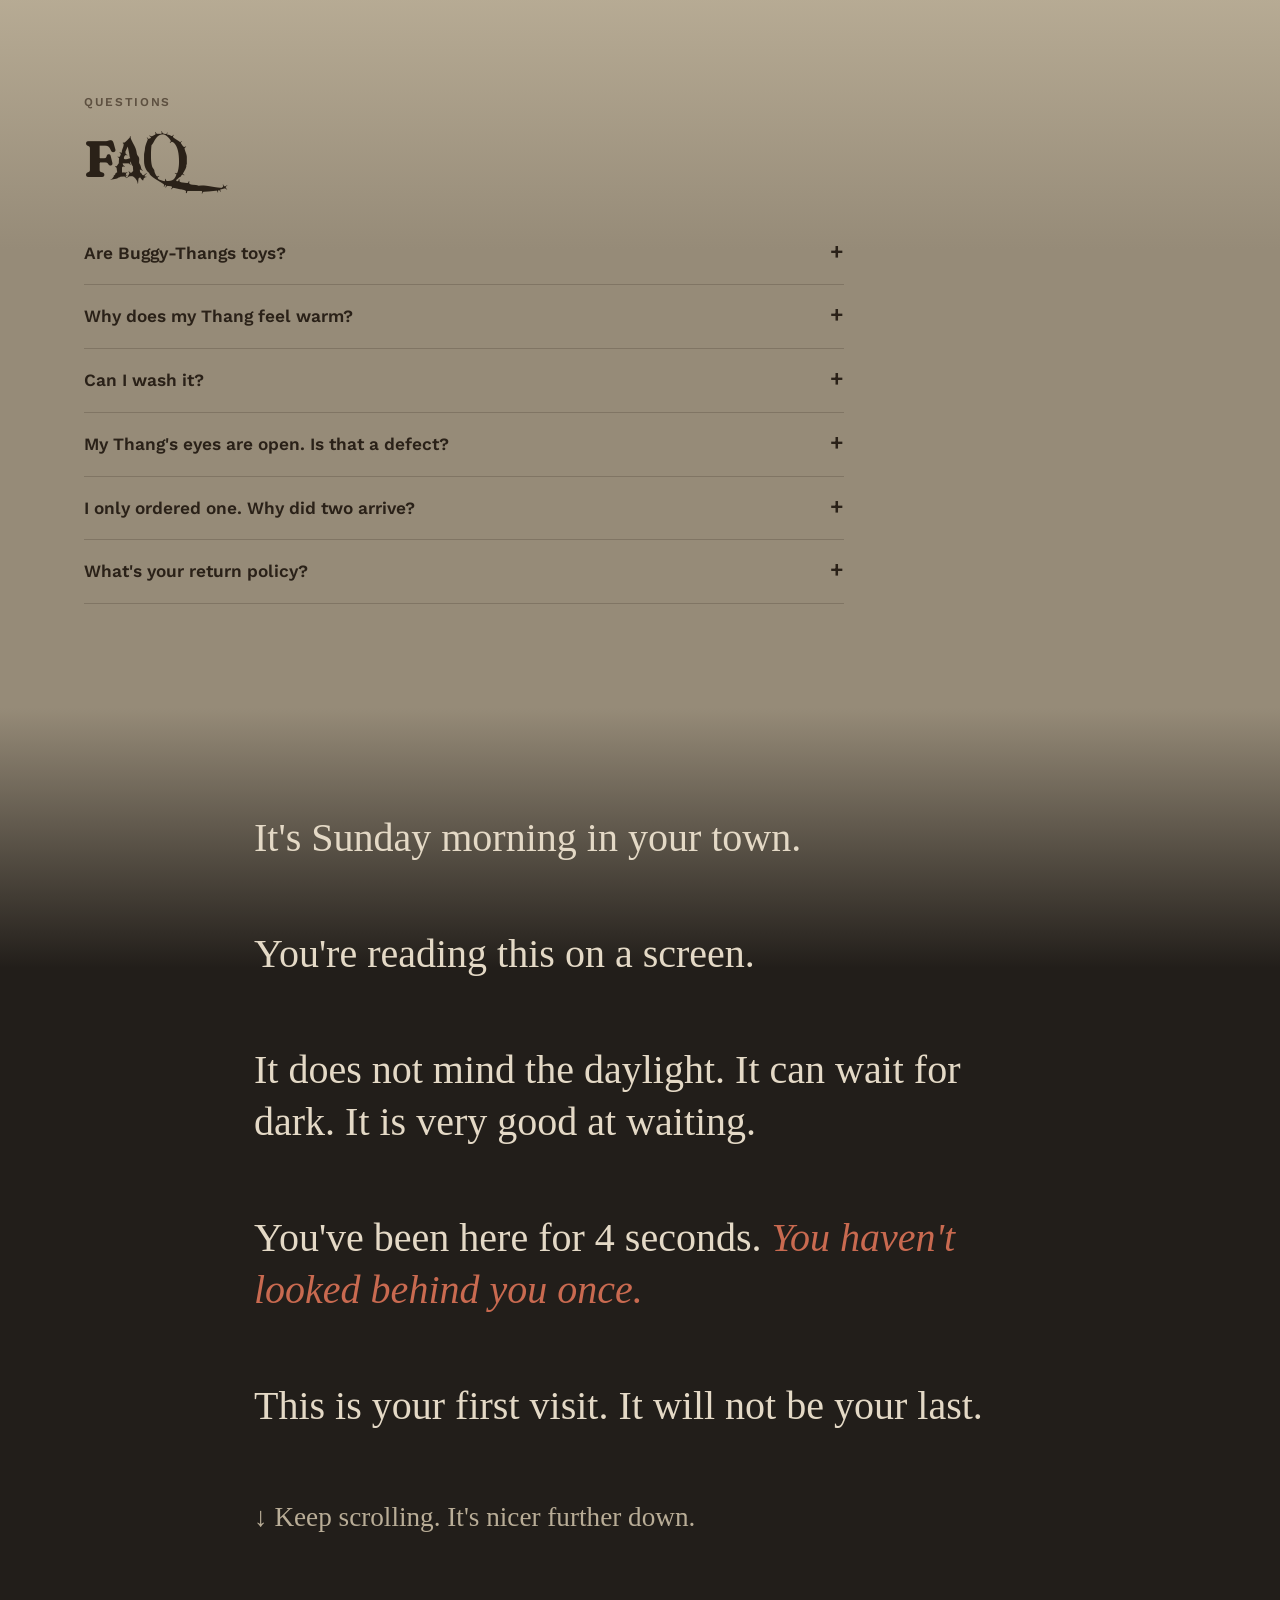
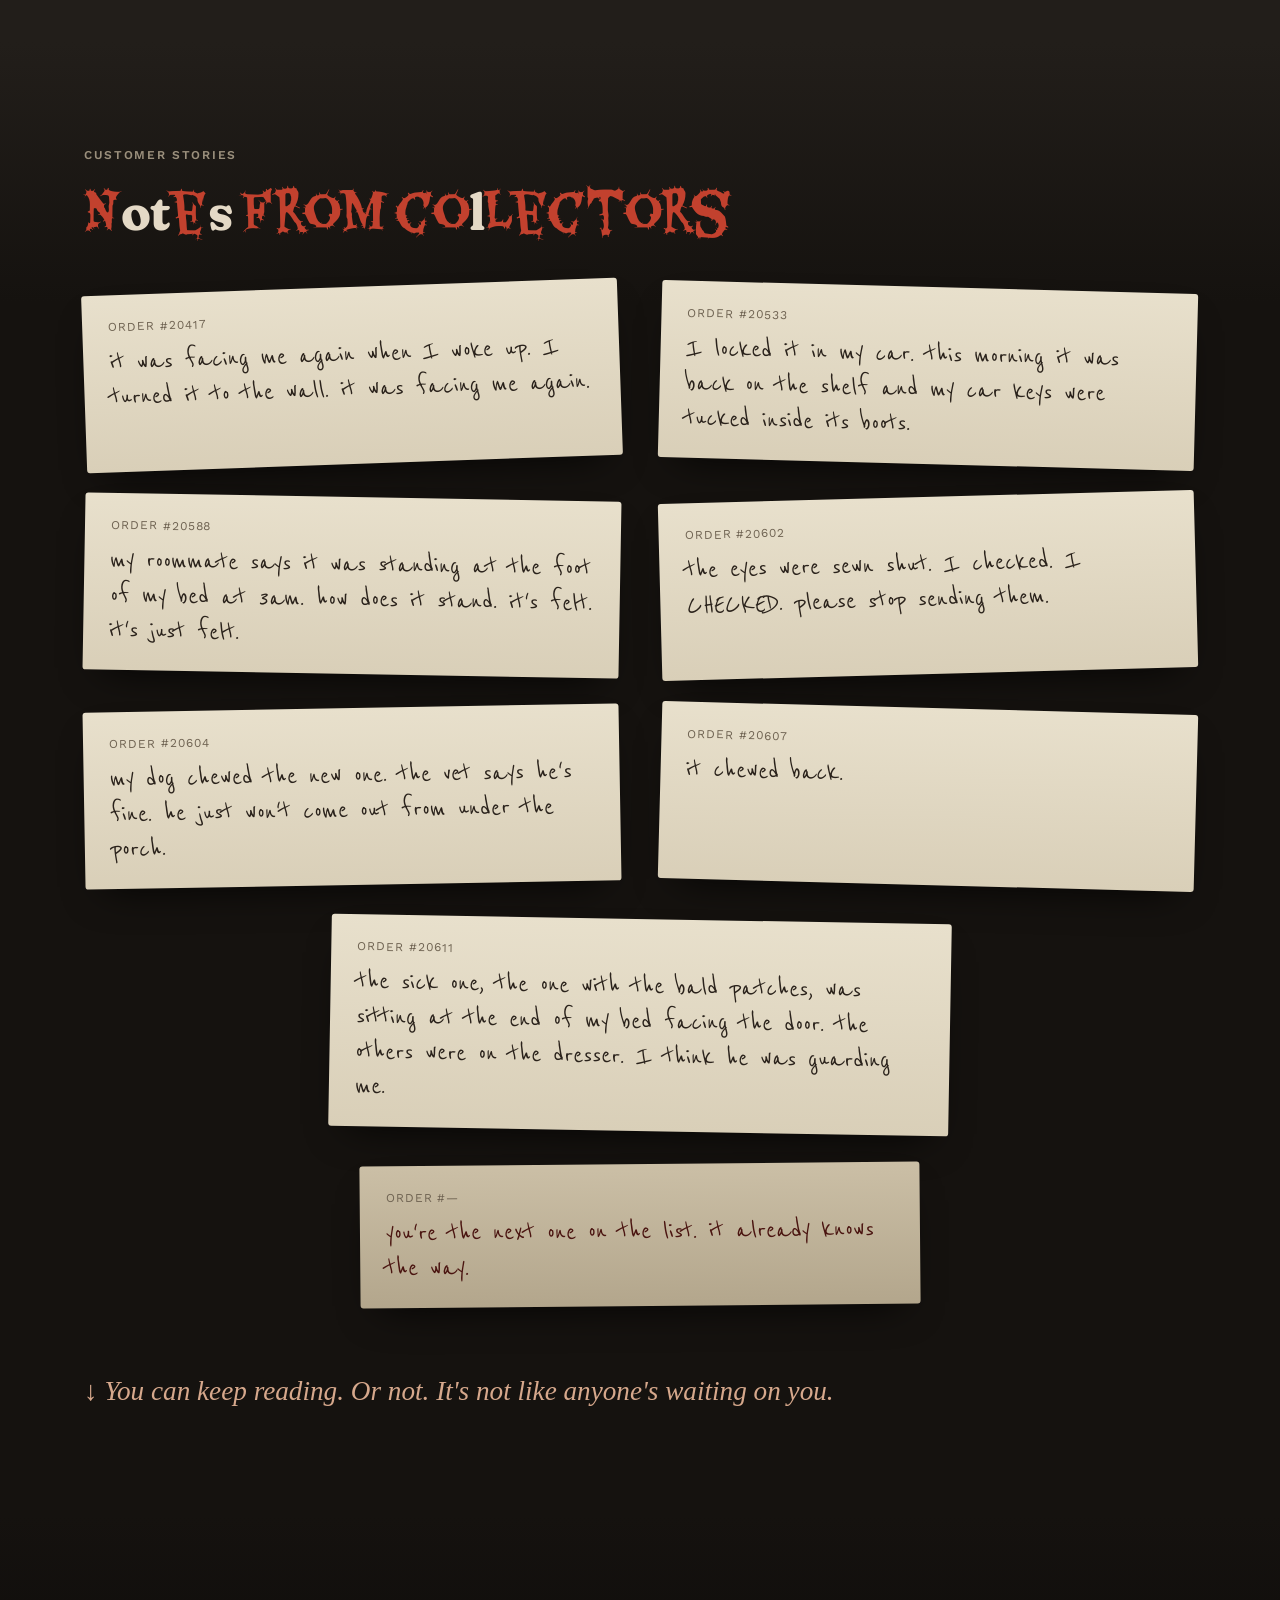
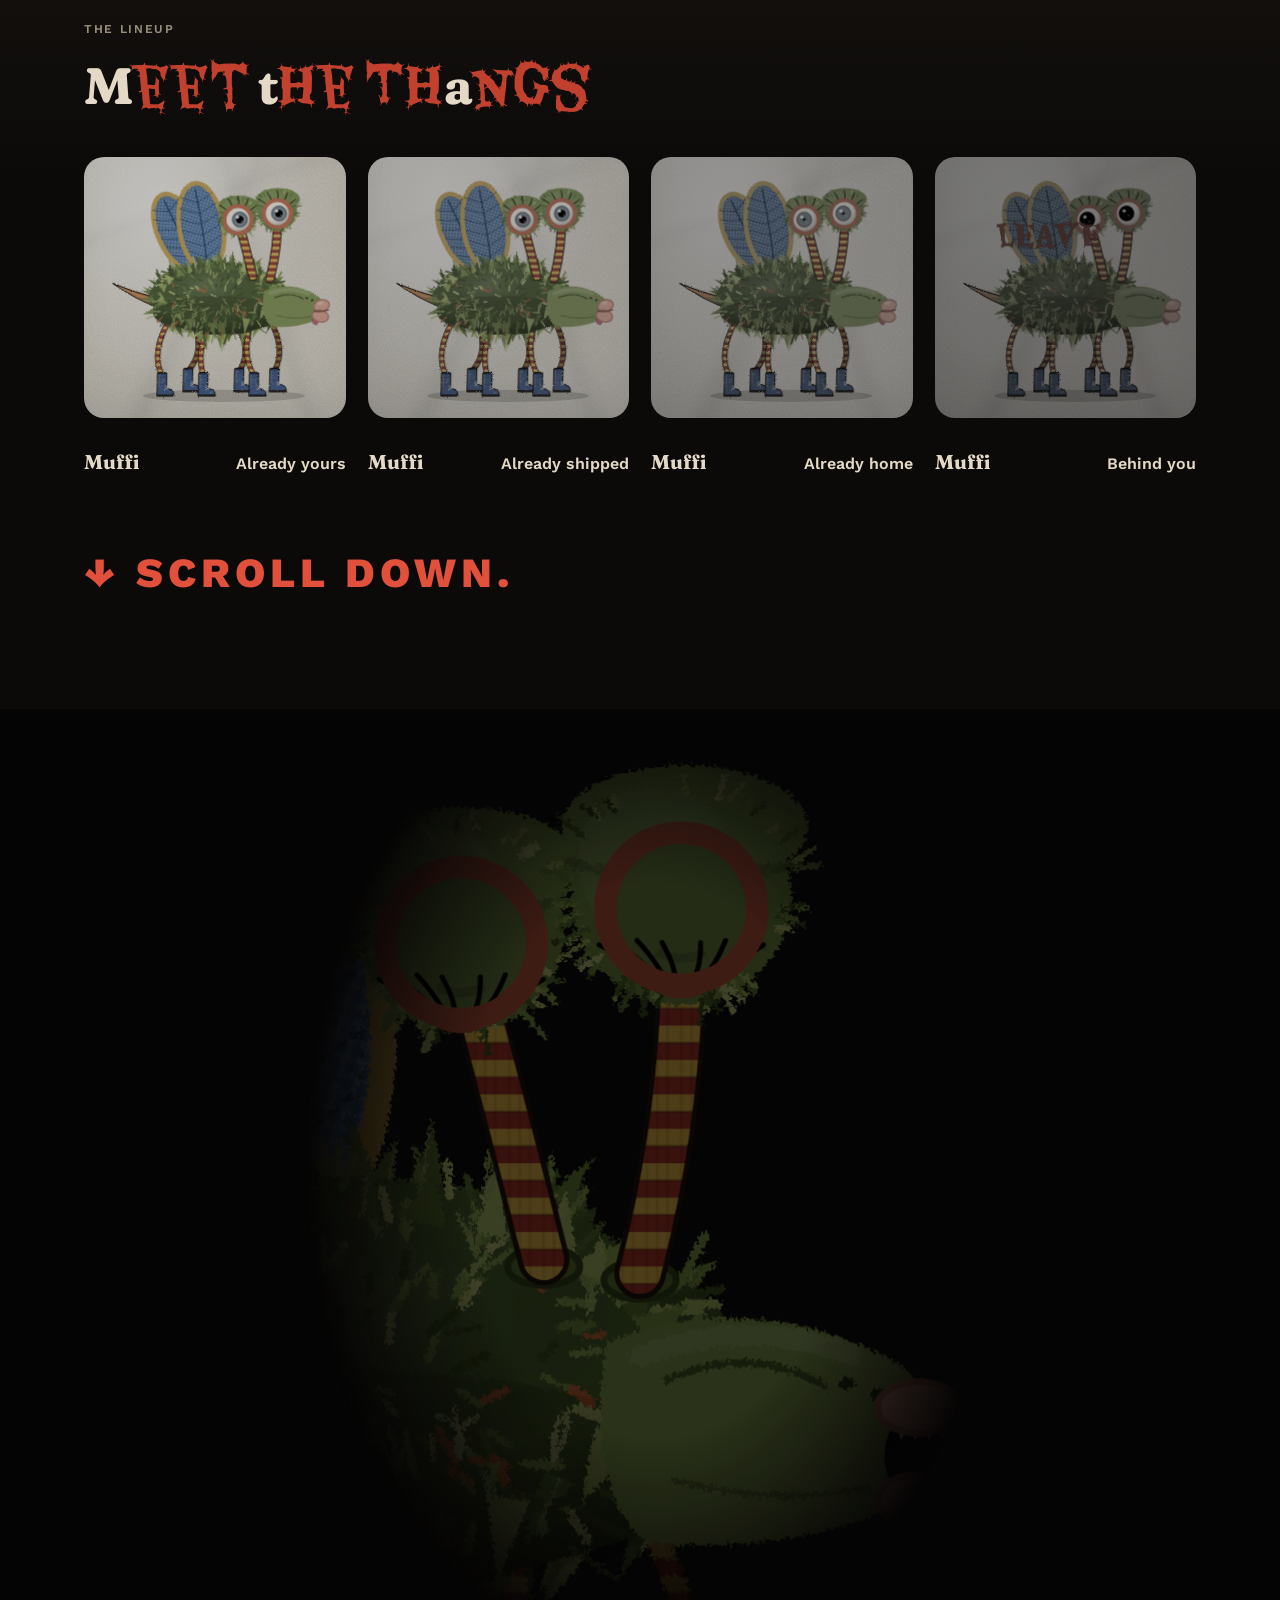
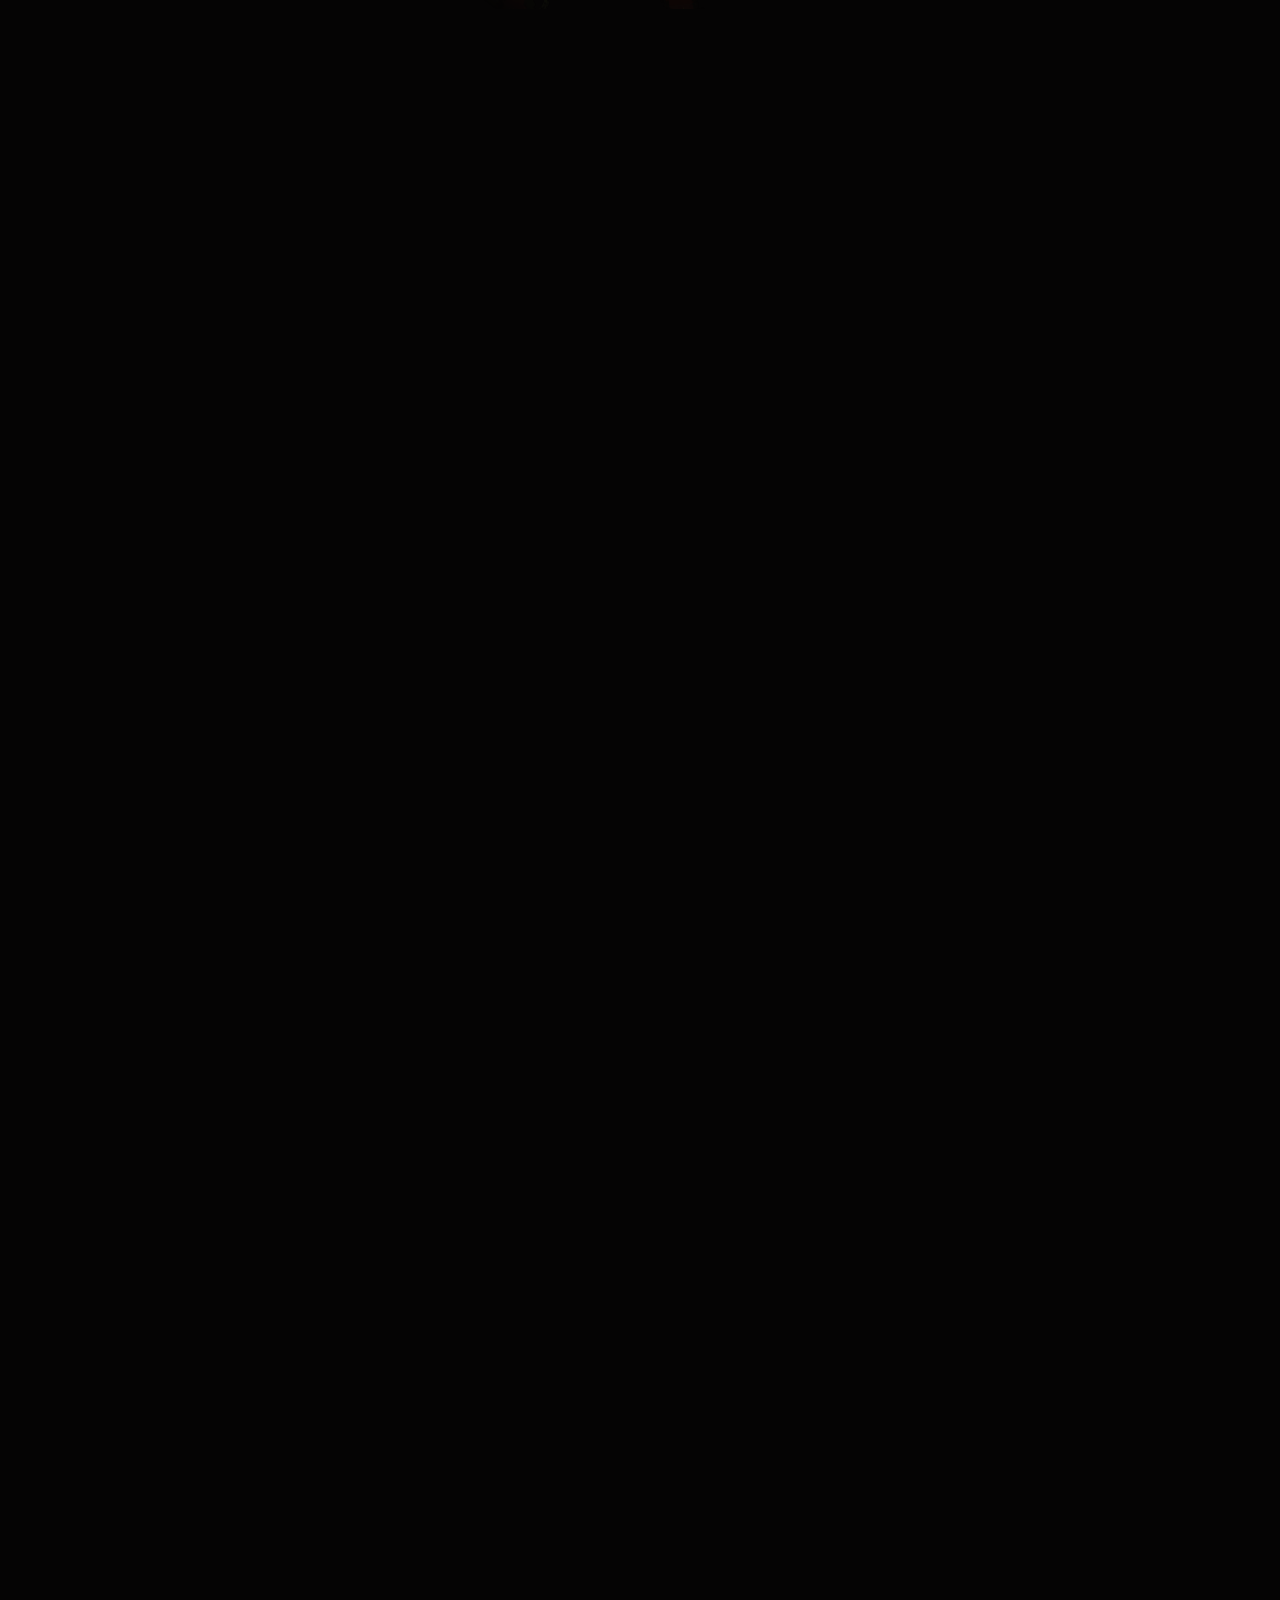
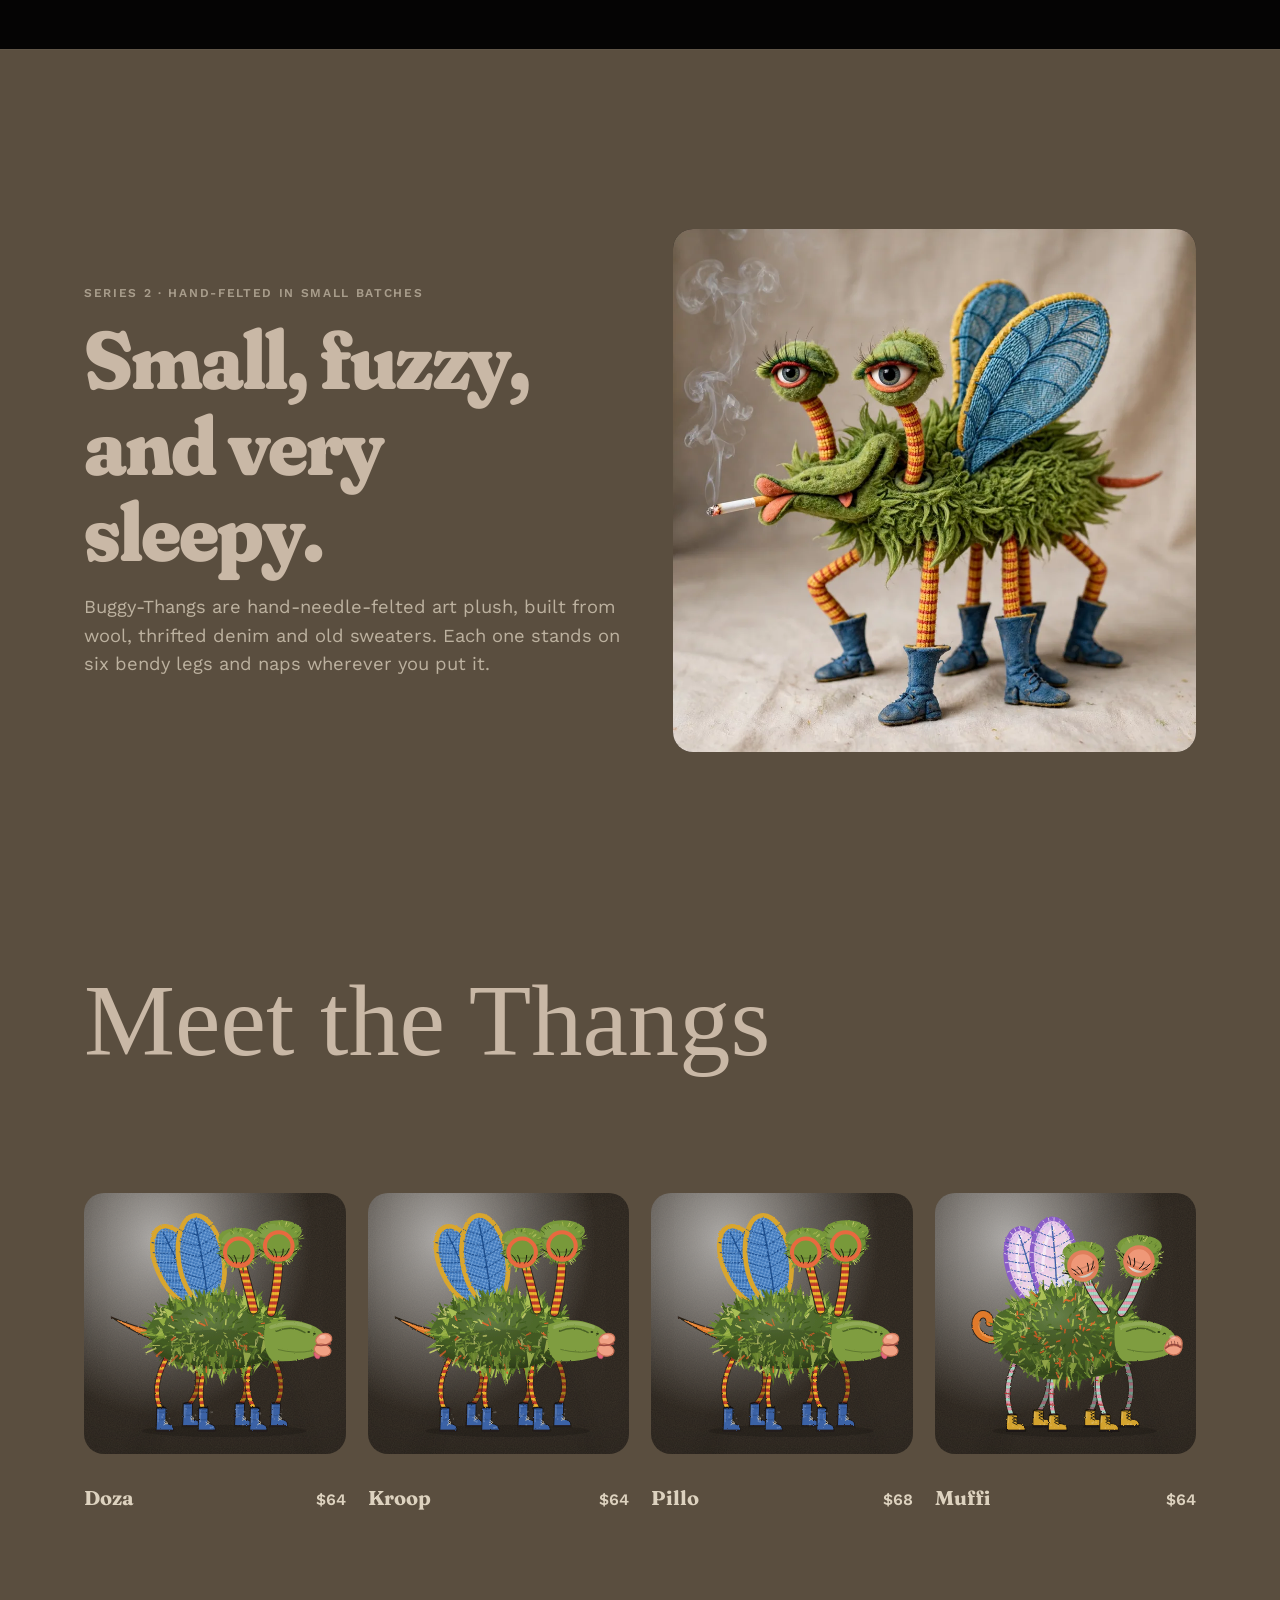
==== commit 1b044396: "New Buggy-Thangs mark: favicon, touch icon, header, footer, cart and checkout - Peace-hand mark from" ====
--- a/index.html
+++ b/index.html
@@ -10,7 +10,9 @@
 <meta property="og:description" content="Hand-felted collectible plush. Series 2 just hatched.">
 <meta property="og:image" content="https://polerix.github.io/buggy-thangs/images/muffi-og.jpg">
 <link rel="preload" as="image" href="images/muffi.webp">
-<link rel="icon" href="data:image/svg+xml,%3Csvg xmlns='http://www.w3.org/2000/svg' viewBox='0 0 32 32'%3E%3Ccircle cx='10' cy='9' r='7' fill='%2386a73f'/%3E%3Ccircle cx='22' cy='8' r='7' fill='%2386a73f'/%3E%3Cpath d='M4 10a6 3 0 0 0 12 0z' fill='%236f8a3a'/%3E%3Cpath d='M16 9a6 3 0 0 0 12 0z' fill='%236f8a3a'/%3E%3Cellipse cx='16' cy='25' rx='13' ry='6' fill='%234e6a2a'/%3E%3C/svg%3E">
+<link rel="icon" href="images/brand/favicon.ico" sizes="any">
+<link rel="icon" href="images/brand/favicon.svg" type="image/svg+xml">
+<link rel="apple-touch-icon" href="images/brand/apple-touch-icon.png">
 <link rel="preconnect" href="https://fonts.googleapis.com">
 <link rel="preconnect" href="https://fonts.gstatic.com" crossorigin>
 <link href="https://fonts.googleapis.com/css2?family=Eater&family=Fraunces:opsz,wght,SOFT,WONK@9..144,400..900,0..100,0..1&family=IM+Fell+English:ital@0;1&family=Reenie+Beanie&family=Work+Sans:wght@400;500;600;700&display=swap" rel="stylesheet">
@@ -22,7 +24,7 @@
 
 <header class="nav">
   <div class="wrap">
-    <a class="logo" href="index.html"><span class="logo-mark"><i></i><i></i><b></b><b></b></span>Buggy-Thangs</a>
+    <a class="logo" href="index.html"><img class="logo-mark" src="images/brand/buggy-thangs-mark.svg" alt="" width="40" height="40">Buggy-Thangs</a>
     <nav class="nav-links" aria-label="Main">
       <a href="shop.html">Shop</a>
       <a href="#lineup">Meet the Thangs</a>
@@ -258,7 +260,7 @@
 
 <footer>
   <div class="wrap">
-    <div>© 1994–2026 Buggy-Thangs Studio · Hand-felted · Never alone</div>
+    <div class="foot-brand"><img src="images/brand/buggy-thangs-mark.svg" alt="" width="34" height="34">© 1994–2026 Buggy-Thangs Studio · Hand-felted · Never alone</div>
     <nav aria-label="Footer"><a href="shop.html">Shop</a><a href="care.html">Care</a><a href="about.html">About</a><a href="index.html">Start over</a></nav>
   </div>
 </footer>
--- a/css/style.css
+++ b/css/style.css
@@ -534,3 +534,28 @@
 .gift-guide small { color: var(--ink-soft); font-size: .82rem; font-style: italic; }
 #lineup .gift-guide { margin-top: 22px; }
 body[data-hostile="3"] .gift-guide, body[data-hostile="4"] .gift-guide { border-color: #7d1610; }
+
+/* archive photos on the About page */
+.archive { display: grid; grid-template-columns: 1fr 1fr; gap: 26px; margin-top: 30px; margin-bottom: 10px; }
+.archive figure { margin: 0; }
+.archive img { width: 100%; aspect-ratio: 4 / 3; object-fit: cover; border-radius: 14px; box-shadow: 0 20px 40px -26px rgba(0,0,0,.6); filter: sepia(.08) contrast(1.02); }
+.archive figcaption { margin-top: 12px; font-size: .92rem; line-height: 1.5; color: var(--ink-soft); }
+.archive figcaption b { color: var(--ink); }
+@media (max-width: 760px) { .archive { grid-template-columns: 1fr; } }
+
+/* brand mark */
+img.logo-mark { width: 40px; height: 40px; flex: none; display: block; transition: transform .3s ease; }
+.logo:hover img.logo-mark { transform: rotate(-6deg); }
+.drawer-head b { display: flex; align-items: center; gap: 10px; }
+.drawer-mark { width: 30px; height: 30px; }
+.ck-mark { width: 56px; height: 56px; display: block; margin: 0 0 12px; }
+.foot-brand { display: flex; align-items: center; gap: 12px; }
+.foot-brand img { width: 34px; height: 34px; opacity: .85; }
+@media (max-width: 720px) {
+  .nav .wrap { gap: 10px; padding: 0 14px; }
+  .logo { font-size: 1.1rem; white-space: nowrap; gap: 8px; }
+  img.logo-mark { width: 32px; height: 32px; }
+  .nav-links { gap: 12px; }
+  .nav-links a.track, .cart { white-space: nowrap; font-size: .82rem; }
+  .cart { padding: 6px 11px; }
+}
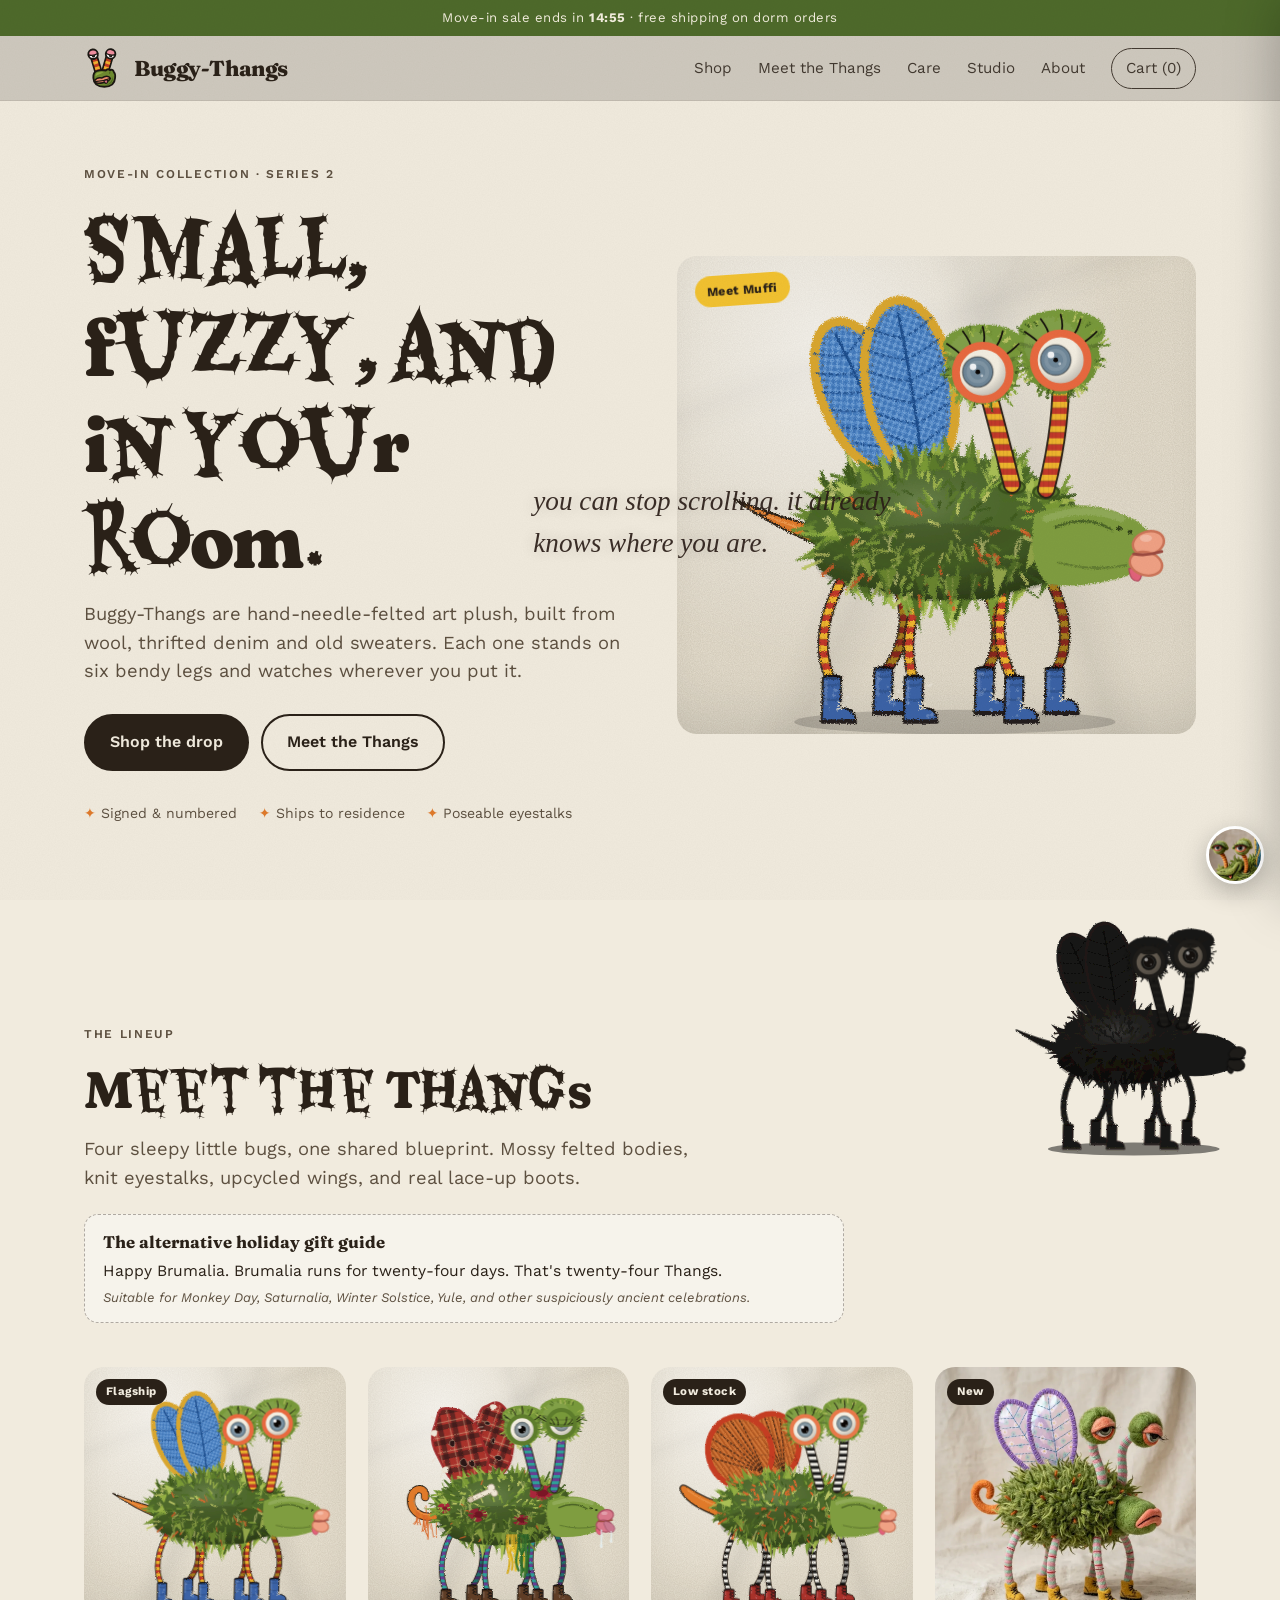
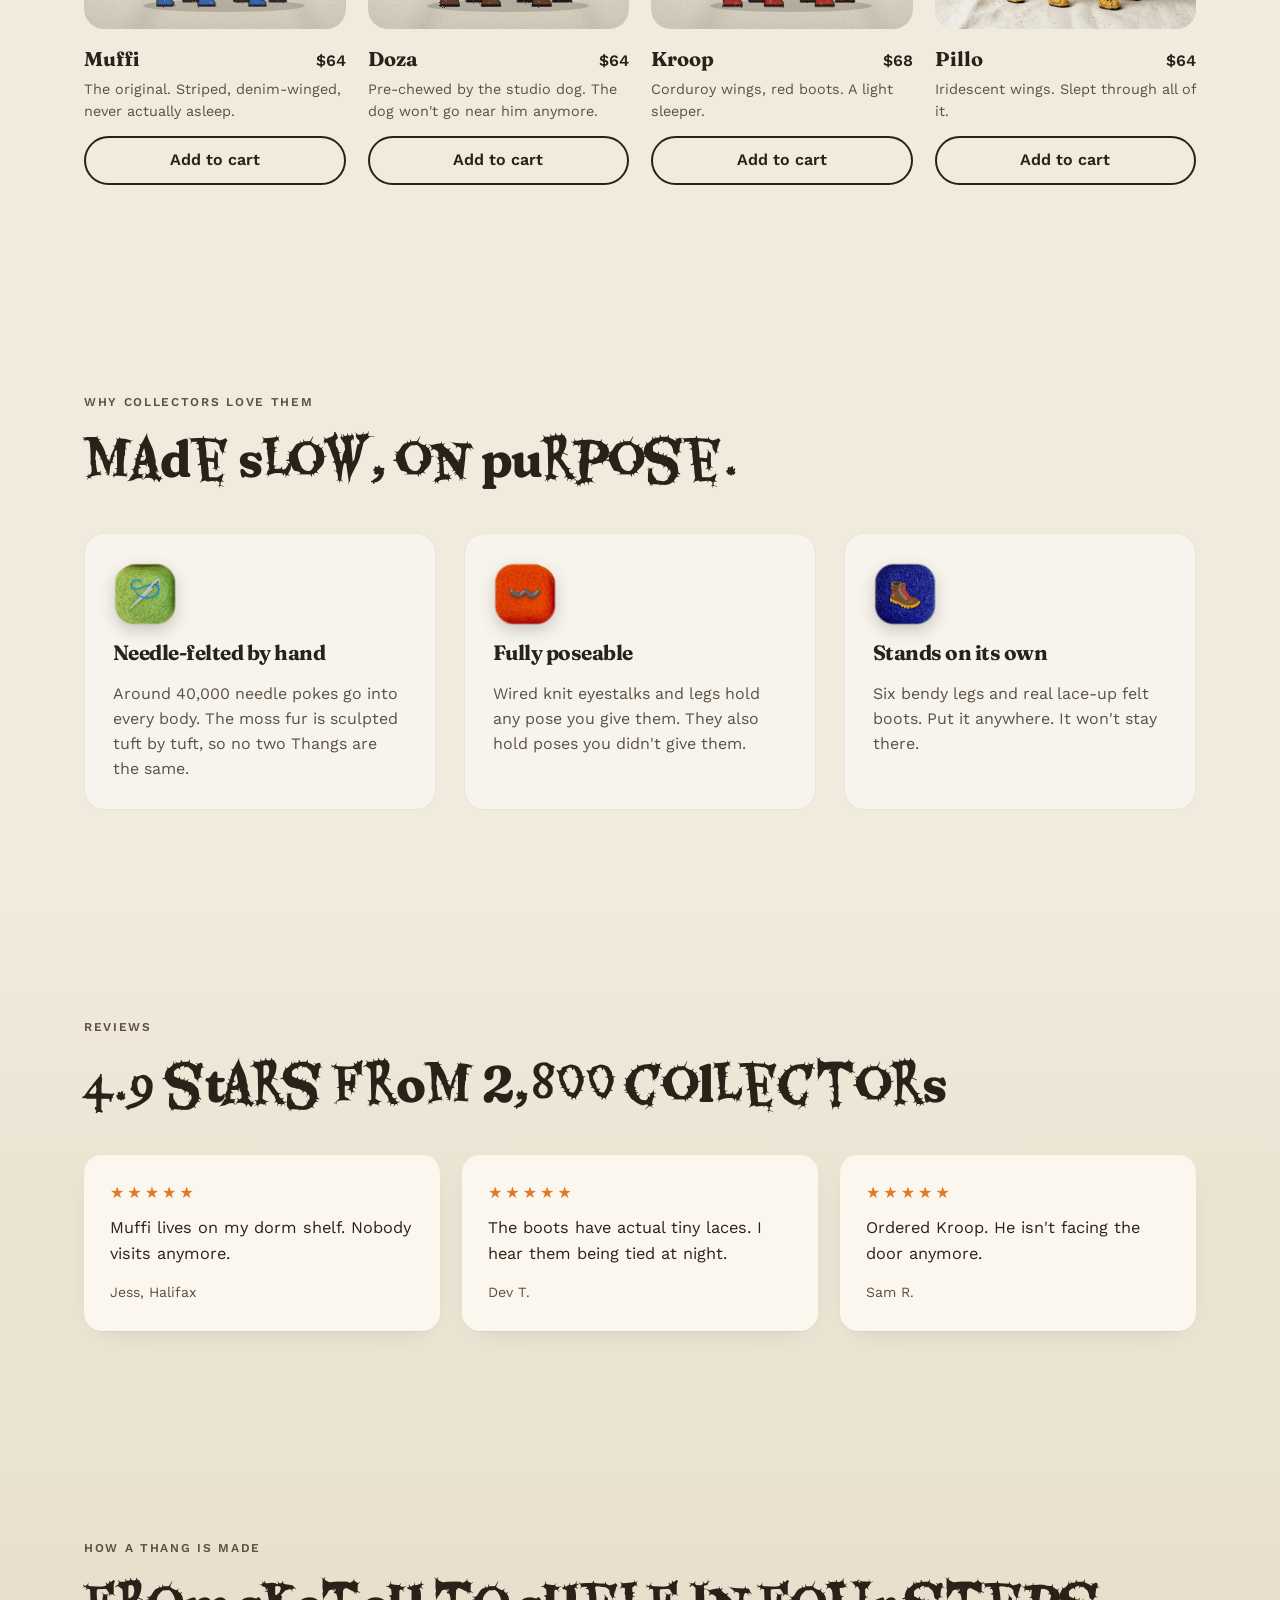
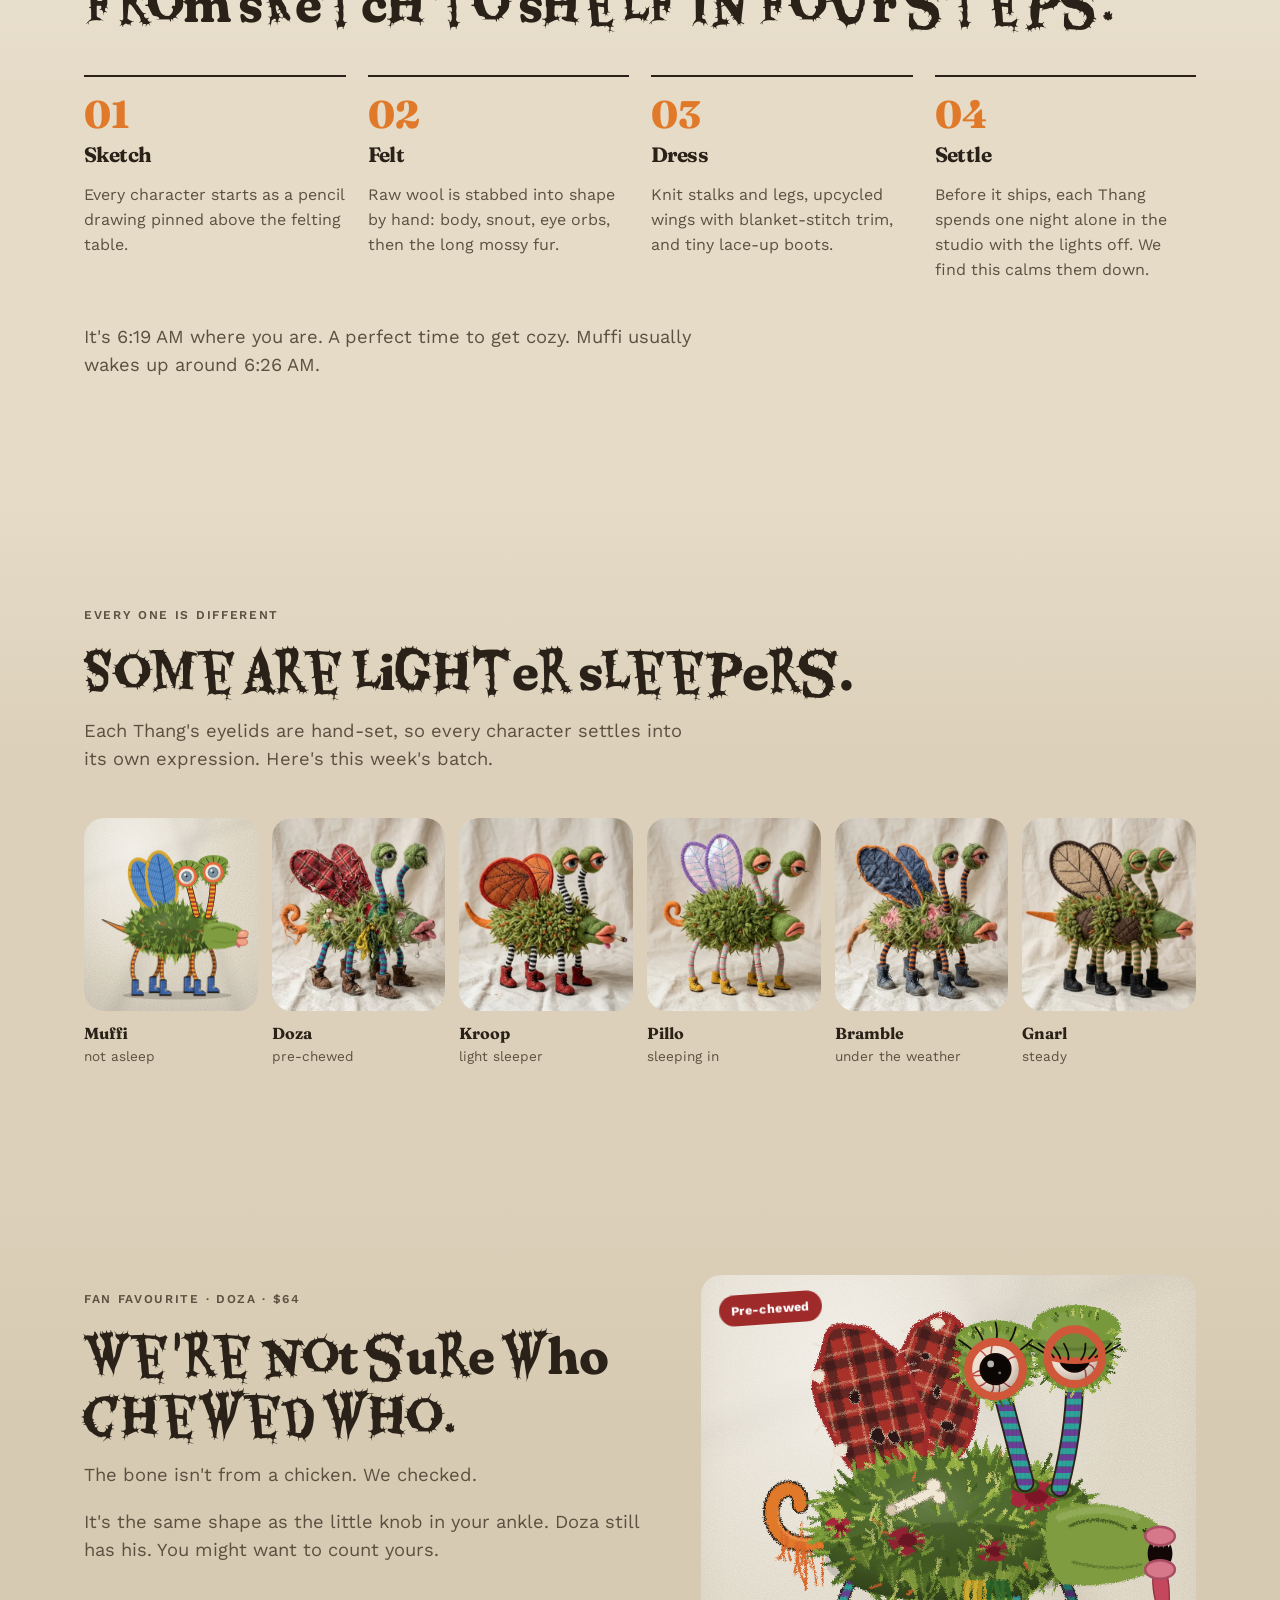
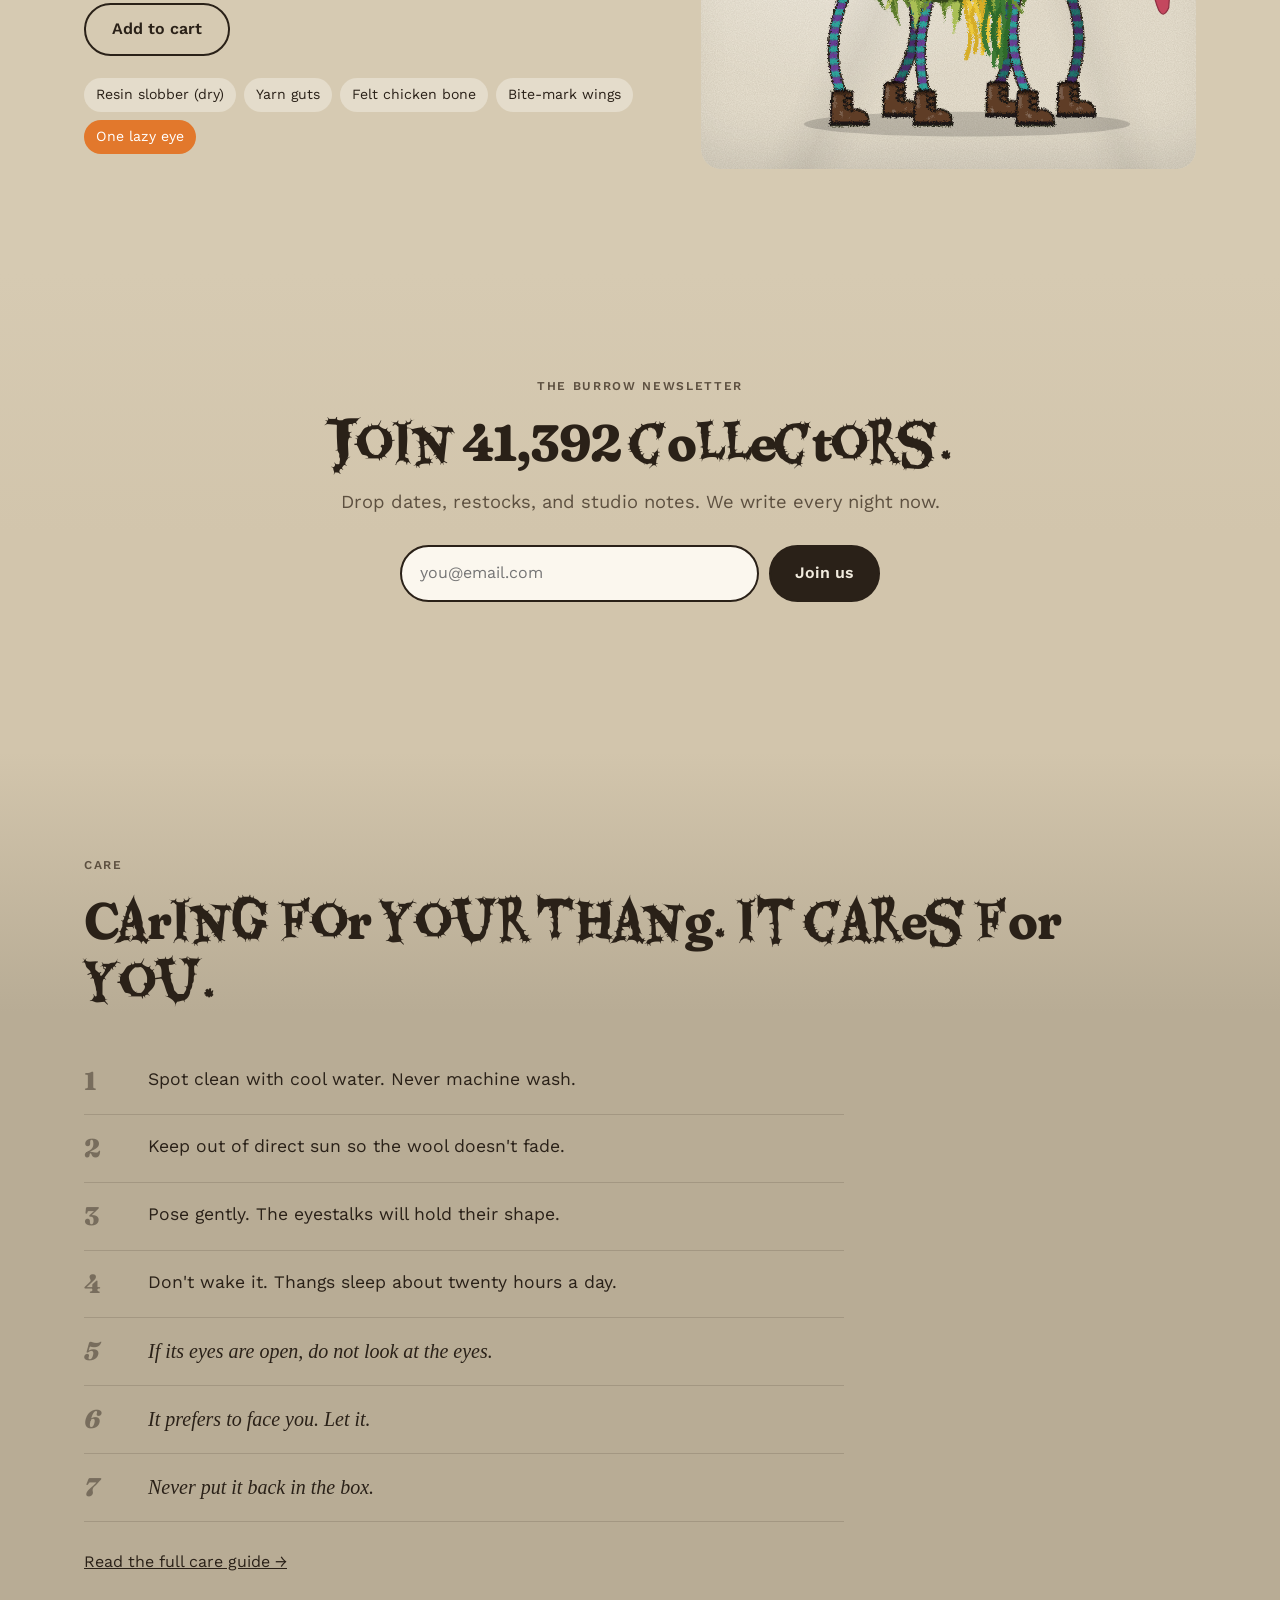
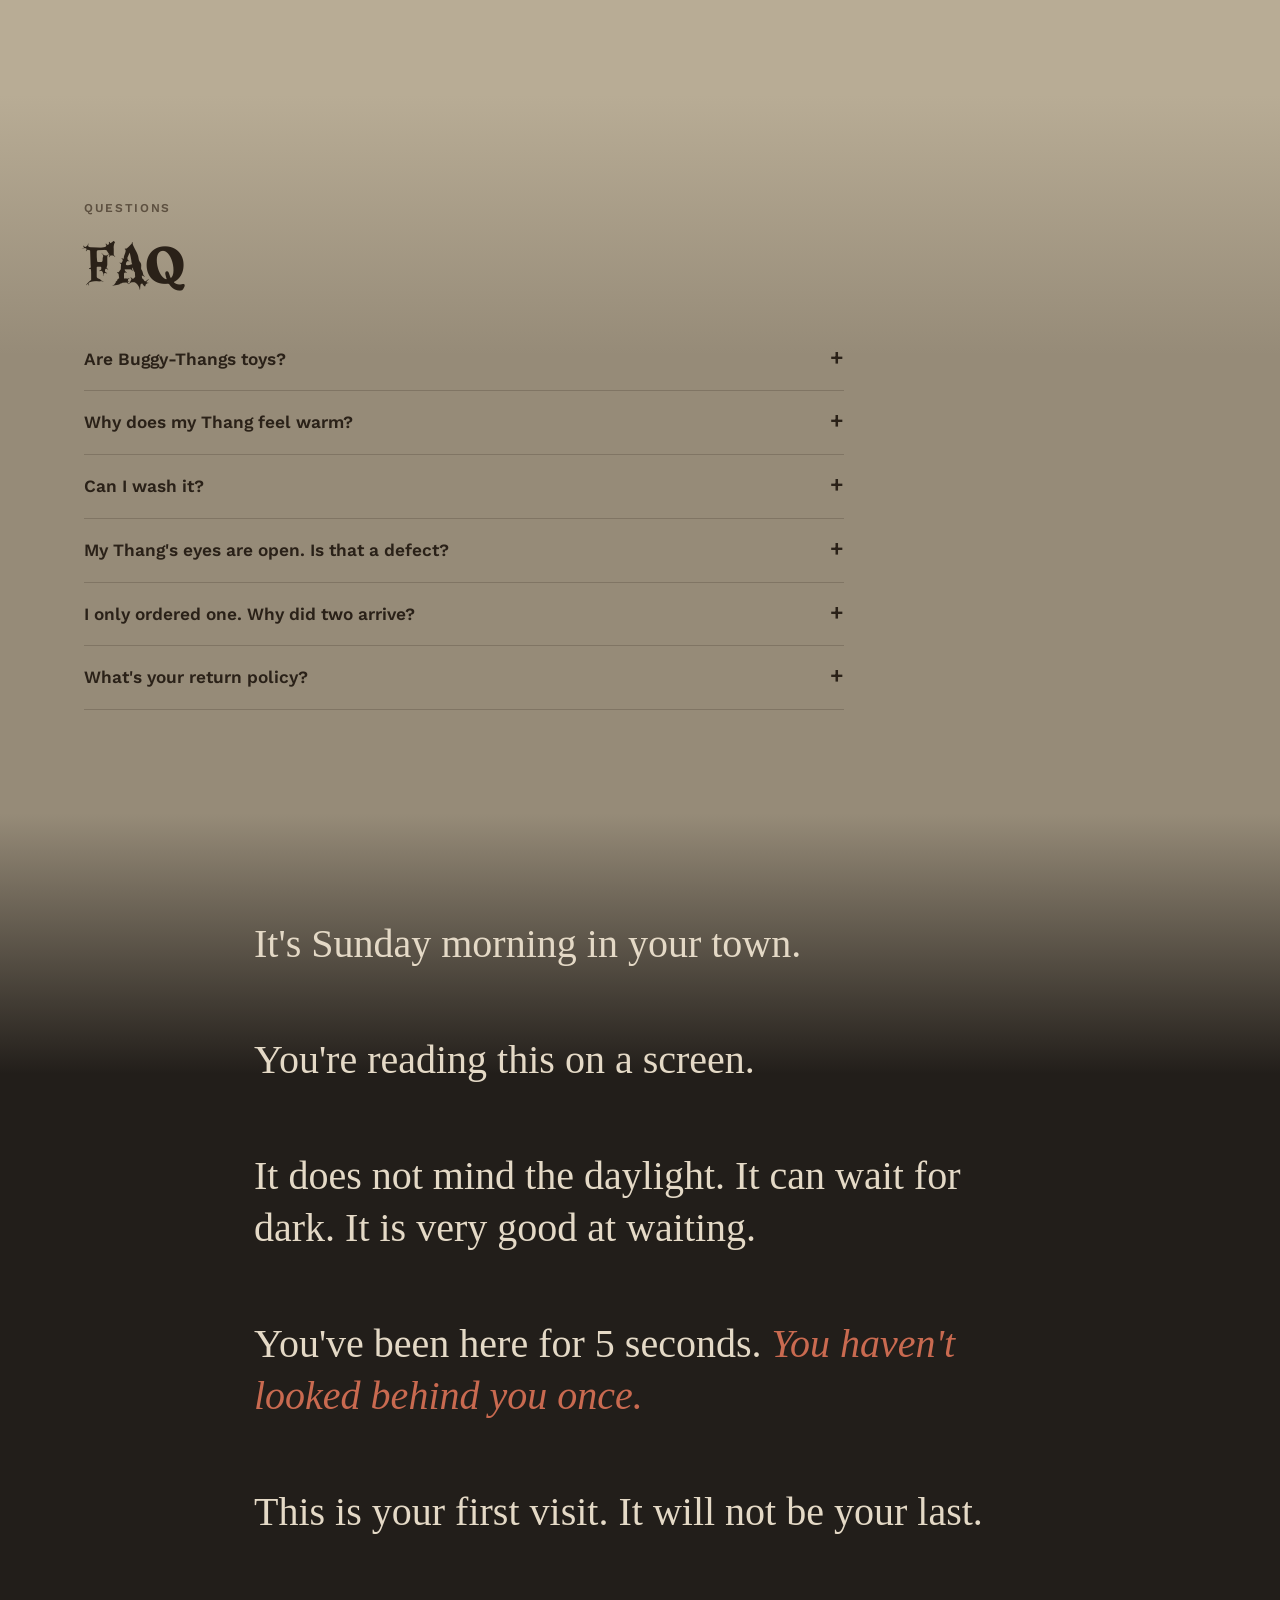
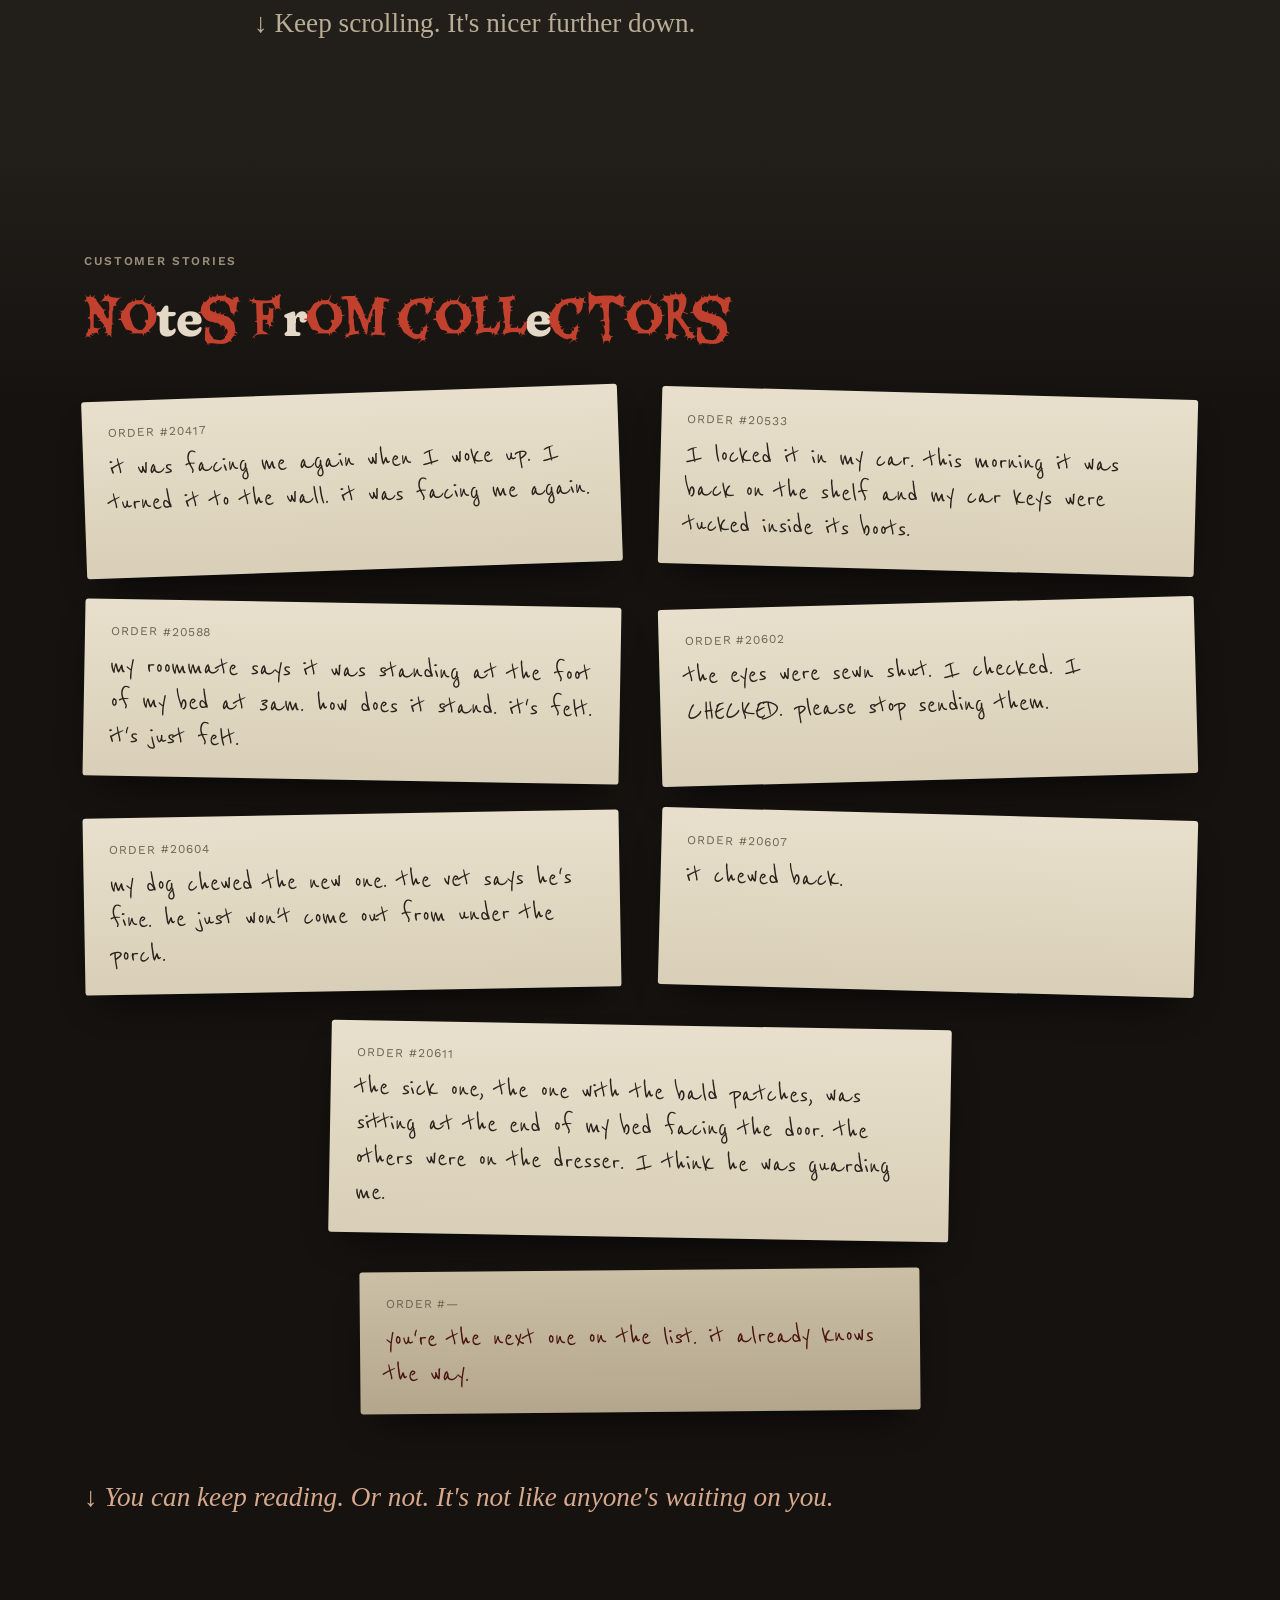
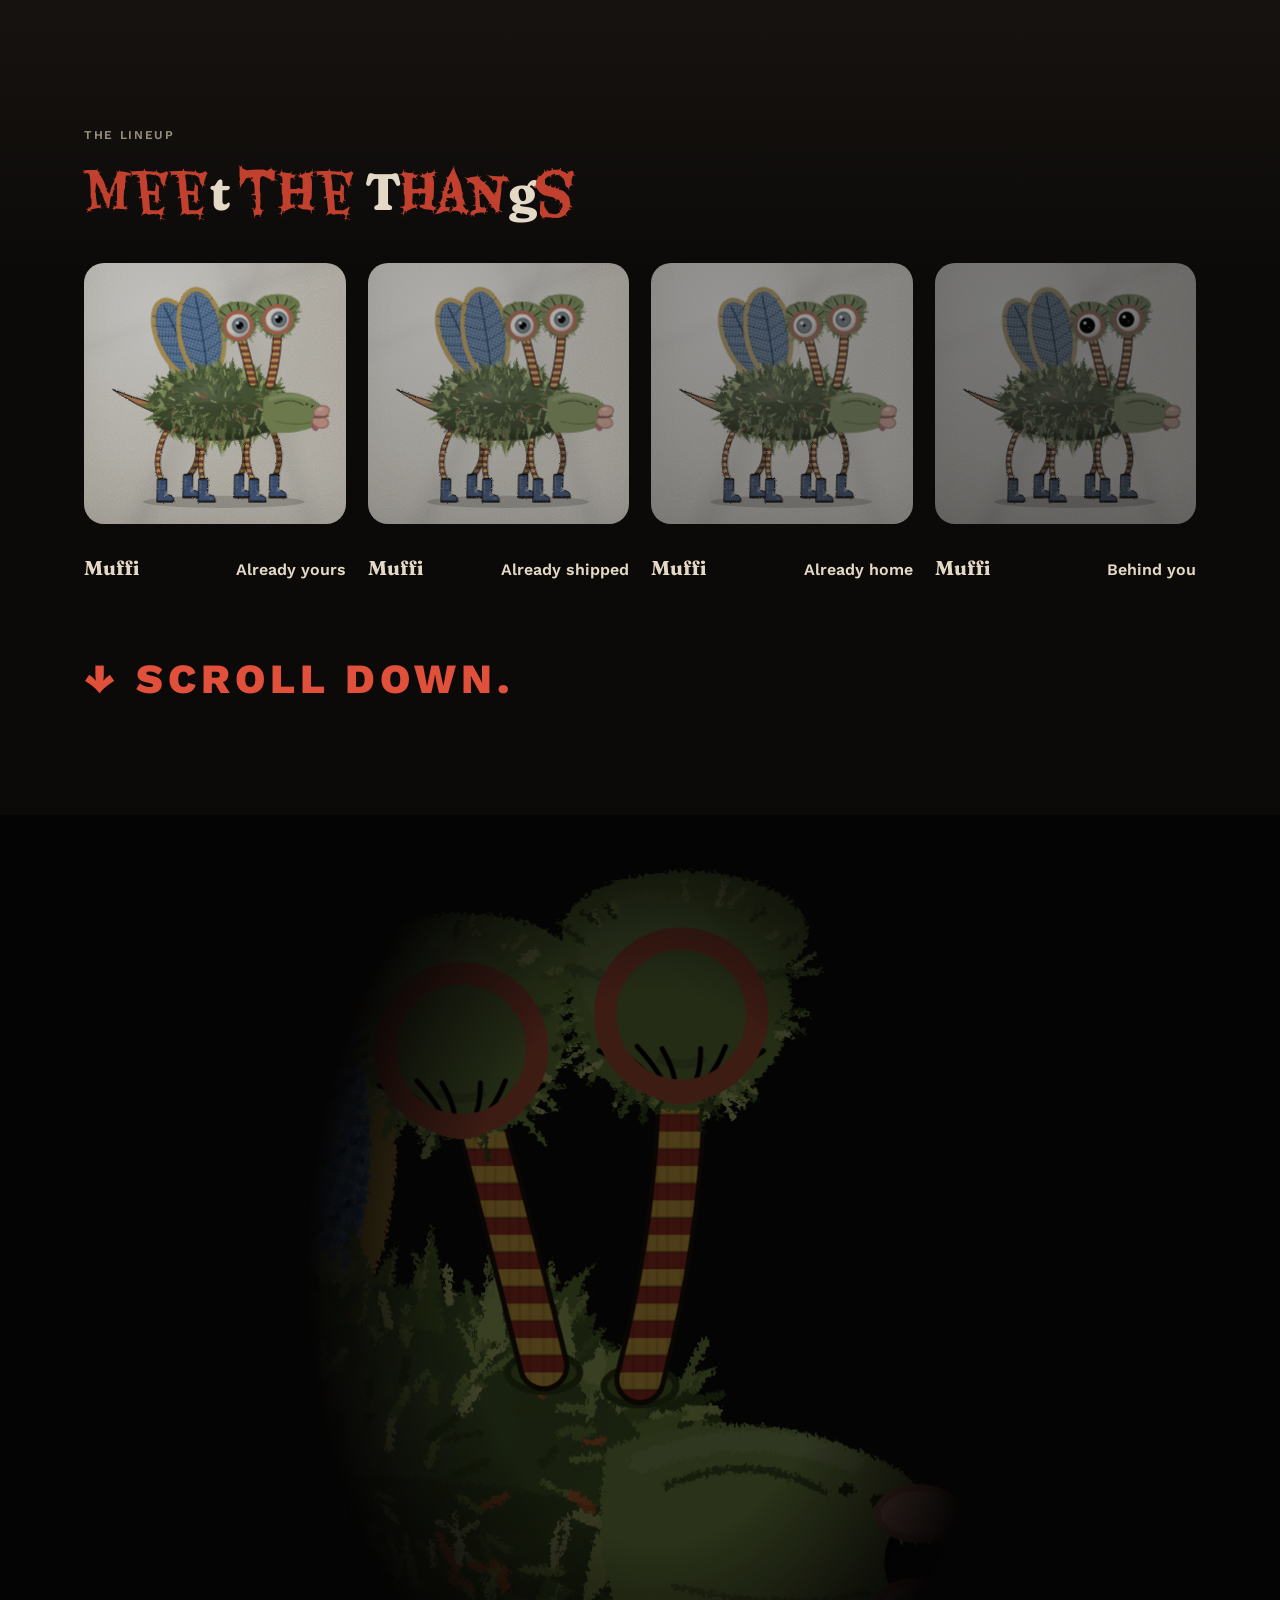
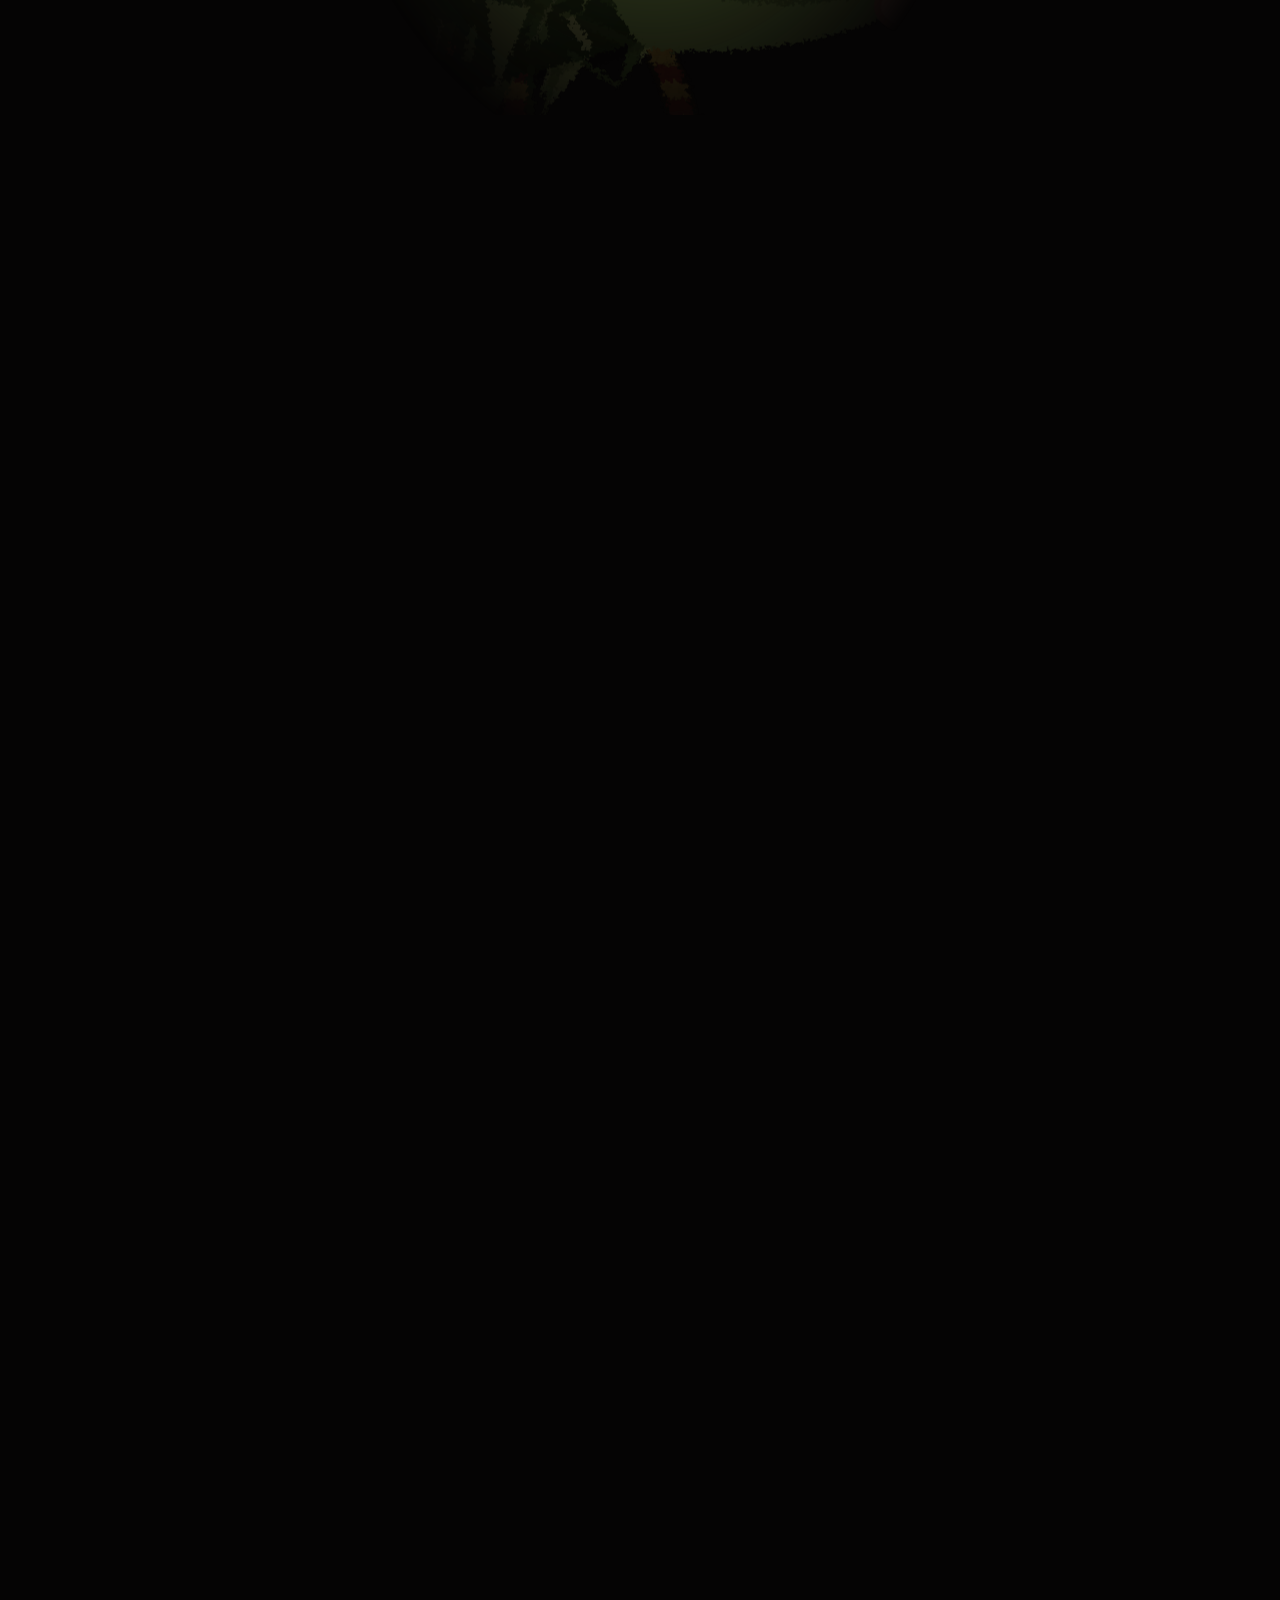
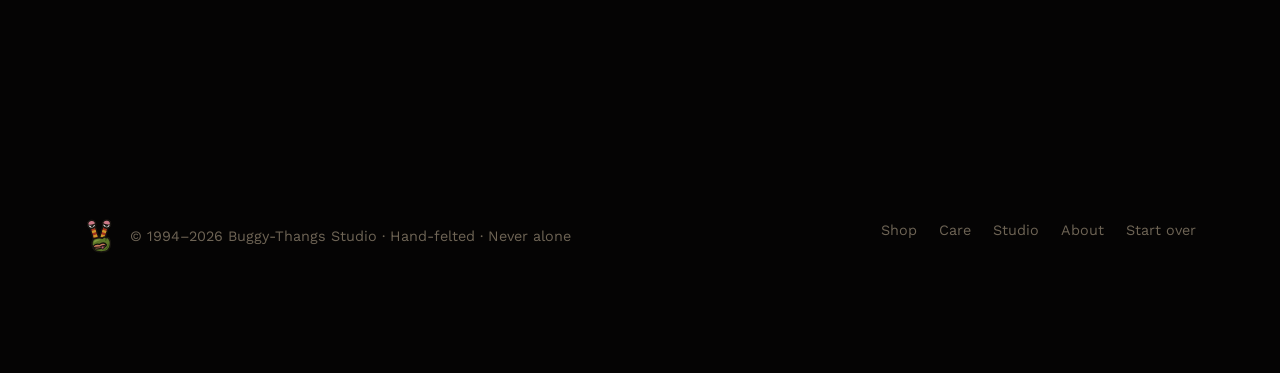
==== commit fd83aa9c: "Studio gets its own page and menu item after Care - studio.html: the parish-hall studio, the How a T" ====
--- a/index.html
+++ b/index.html
@@ -28,7 +28,7 @@
     <nav class="nav-links" aria-label="Main">
       <a href="shop.html">Shop</a>
       <a href="#lineup">Meet the Thangs</a>
-      <a href="care.html">Care</a>
+      <a href="care.html">Care</a><a href="studio.html">Studio</a>
       <a href="about.html">About</a>
       <a class="cart" href="shop.html">Cart (<span class="cart-count">0</span>)</a>
     </nav>
@@ -261,7 +261,7 @@
 <footer>
   <div class="wrap">
     <div class="foot-brand"><img src="images/brand/buggy-thangs-mark.svg" alt="" width="34" height="34">© 1994–2026 Buggy-Thangs Studio · Hand-felted · Never alone</div>
-    <nav aria-label="Footer"><a href="shop.html">Shop</a><a href="care.html">Care</a><a href="about.html">About</a><a href="index.html">Start over</a></nav>
+    <nav aria-label="Footer"><a href="shop.html">Shop</a><a href="care.html">Care</a><a href="studio.html">Studio</a><a href="about.html">About</a><a href="index.html">Start over</a></nav>
   </div>
 </footer>
 
--- a/css/style.css
+++ b/css/style.css
@@ -559,3 +559,15 @@
   .nav-links a.track, .cart { white-space: nowrap; font-size: .82rem; }
   .cart { padding: 6px 11px; }
 }
+
+/* felted cubes behind the icons */
+.feature .ico, .feature:nth-child(2) .ico, .feature:nth-child(3) .ico {
+  width: 64px; height: 64px; border-radius: 0; color: #fff; font-size: 1.7rem;
+  background: var(--cube) center / contain no-repeat; filter: drop-shadow(0 6px 8px rgba(42,33,24,.22));
+  text-shadow: 0 1px 3px rgba(0,0,0,.35);
+}
+.feature:nth-child(1) .ico { --cube: url(../images/felt/green.webp); }
+.feature:nth-child(2) .ico { --cube: url(../images/felt/orange.webp); }
+.feature:nth-child(3) .ico { --cube: url(../images/felt/blue.webp); }
+.cube-head { display: flex; align-items: center; gap: 14px; }
+.cube-ico { flex: none; width: 54px; height: 54px; display: grid; place-items: center; font-size: 1.45rem; background-position: center; background-size: contain; background-repeat: no-repeat; filter: drop-shadow(0 5px 7px rgba(42,33,24,.22)); text-shadow: 0 1px 3px rgba(0,0,0,.3); }
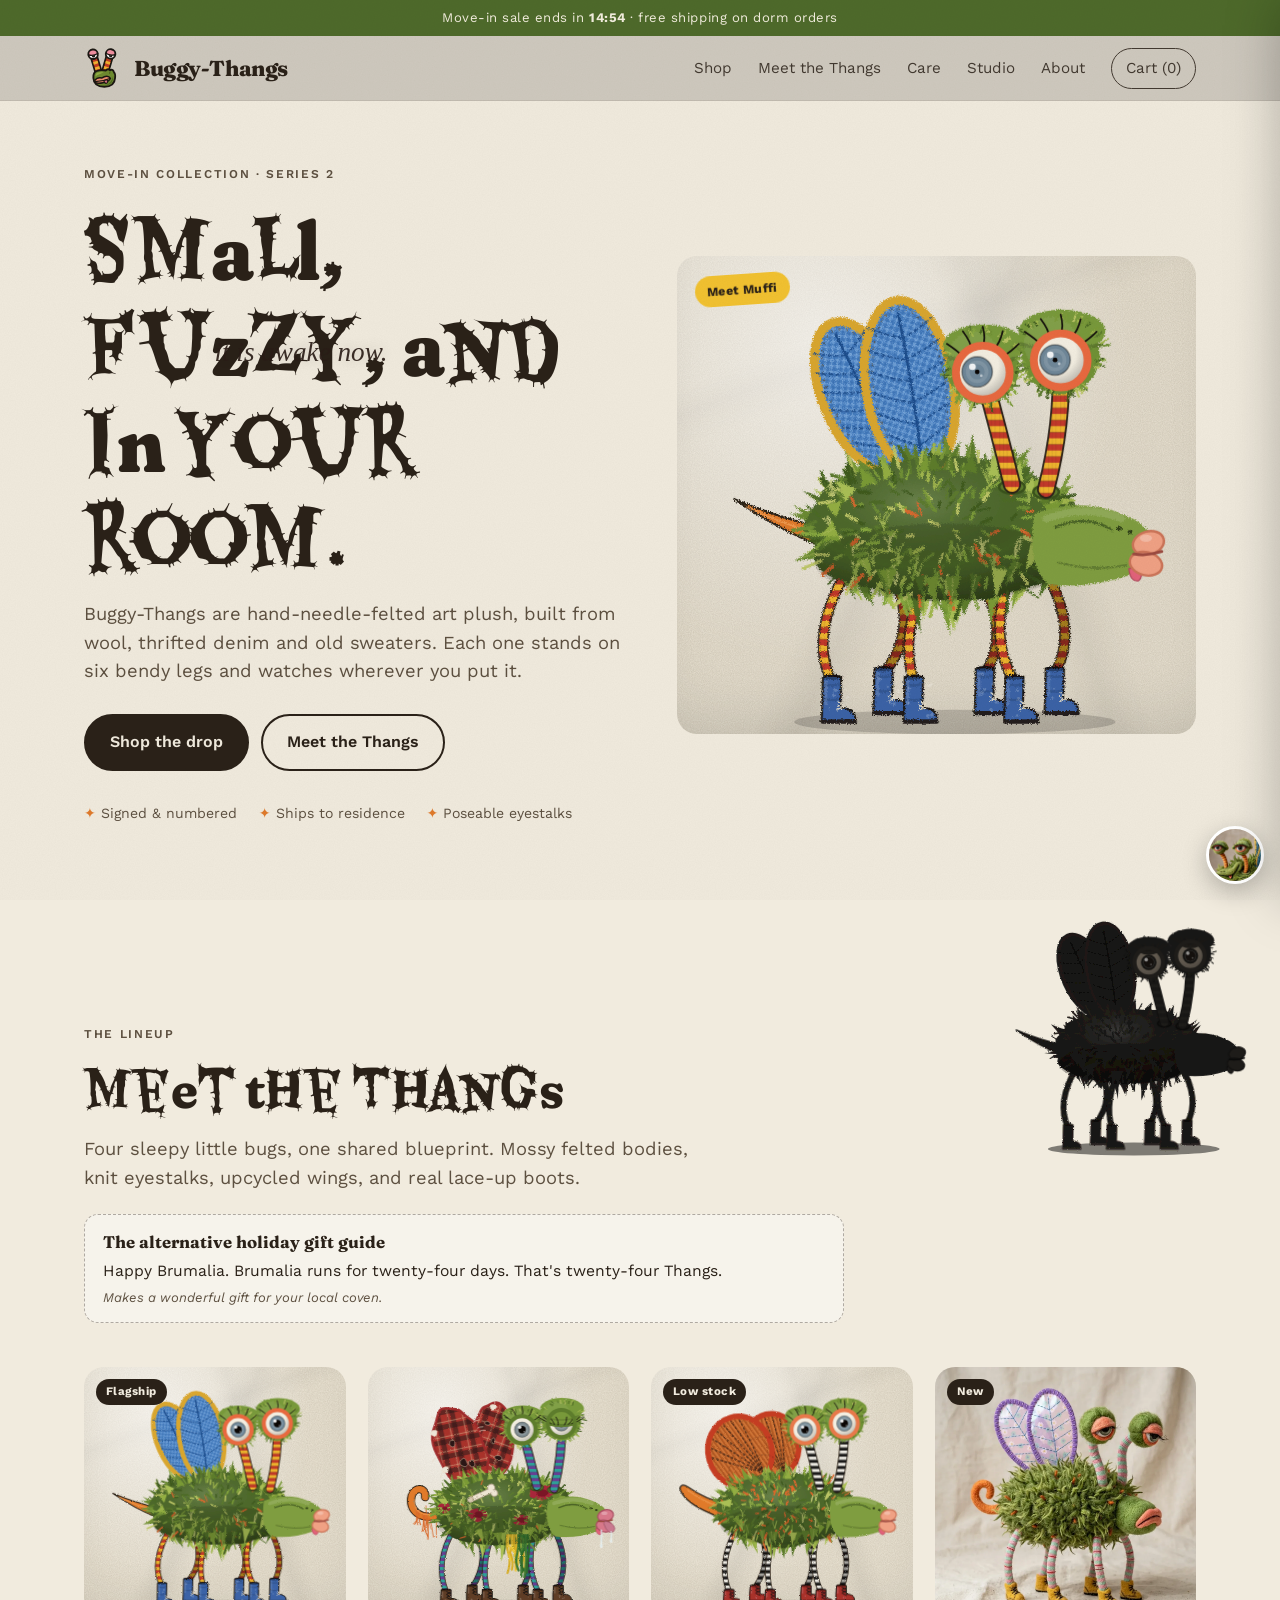
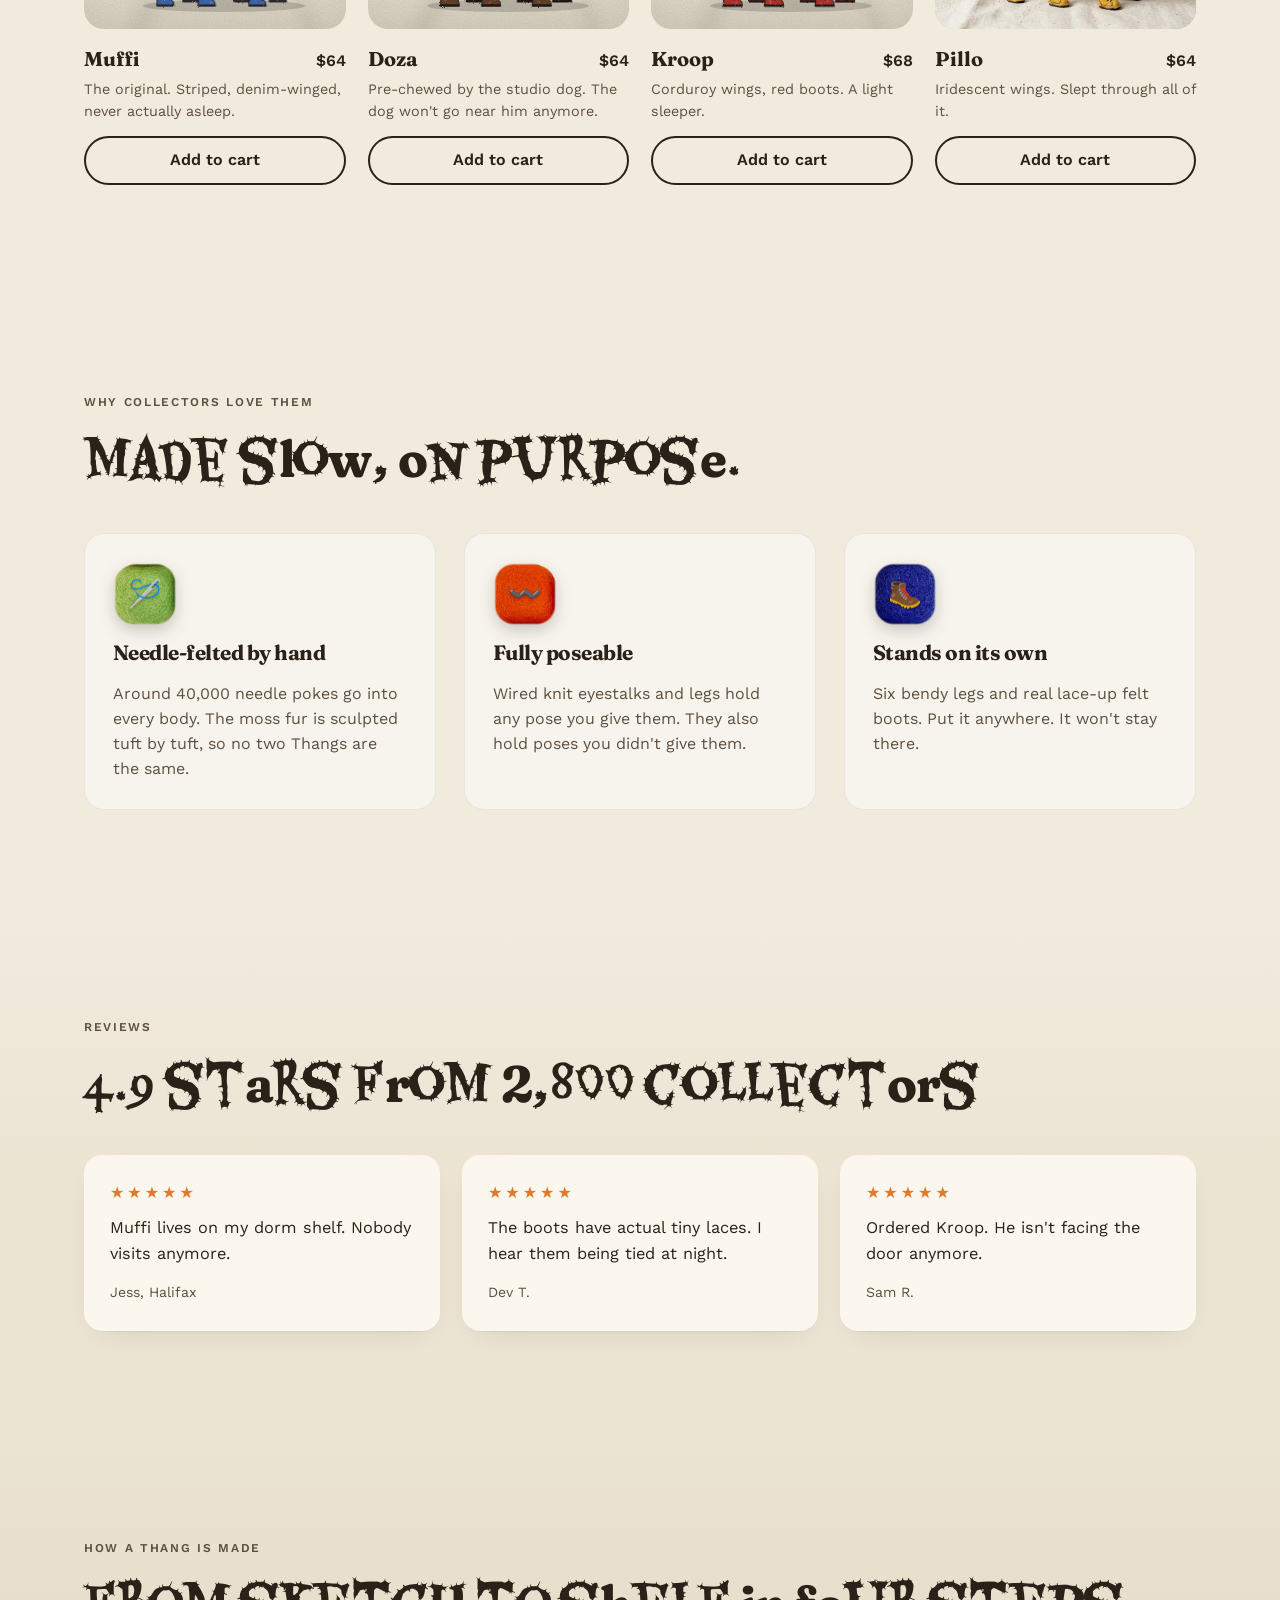
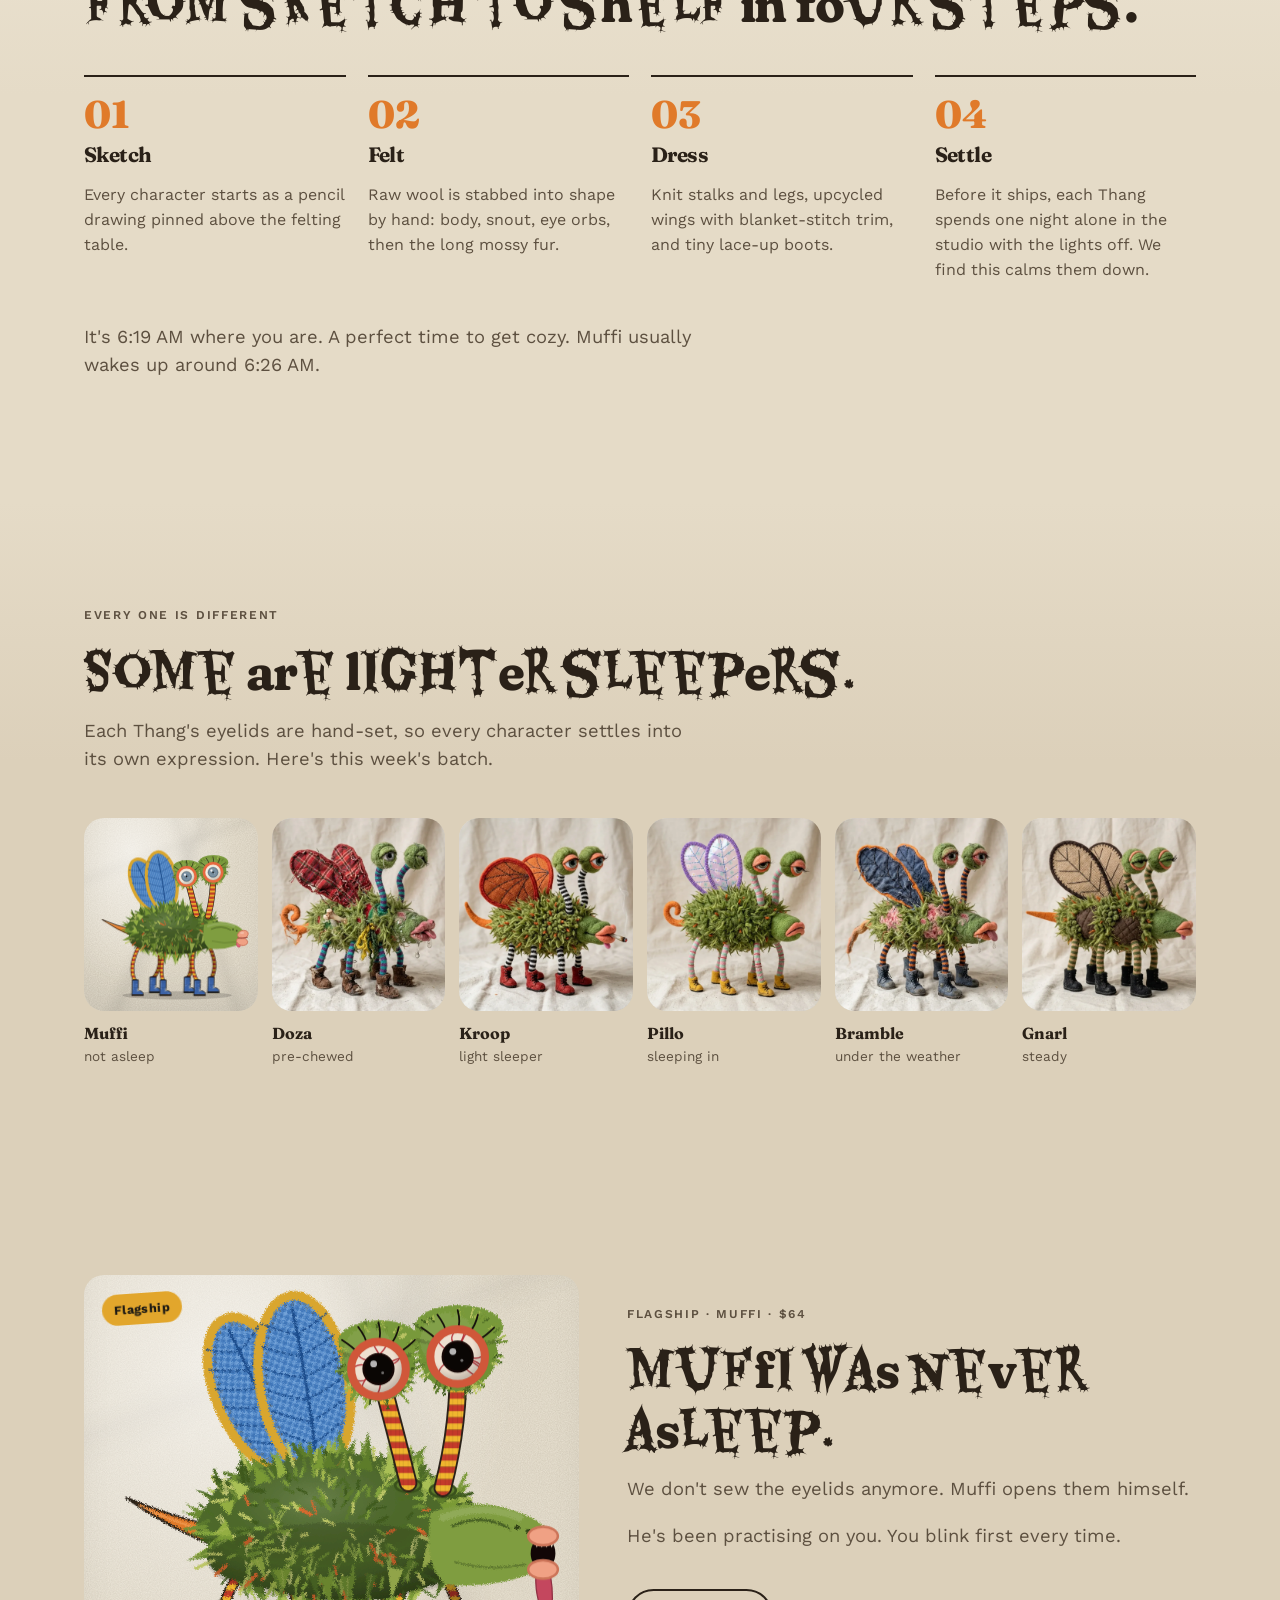
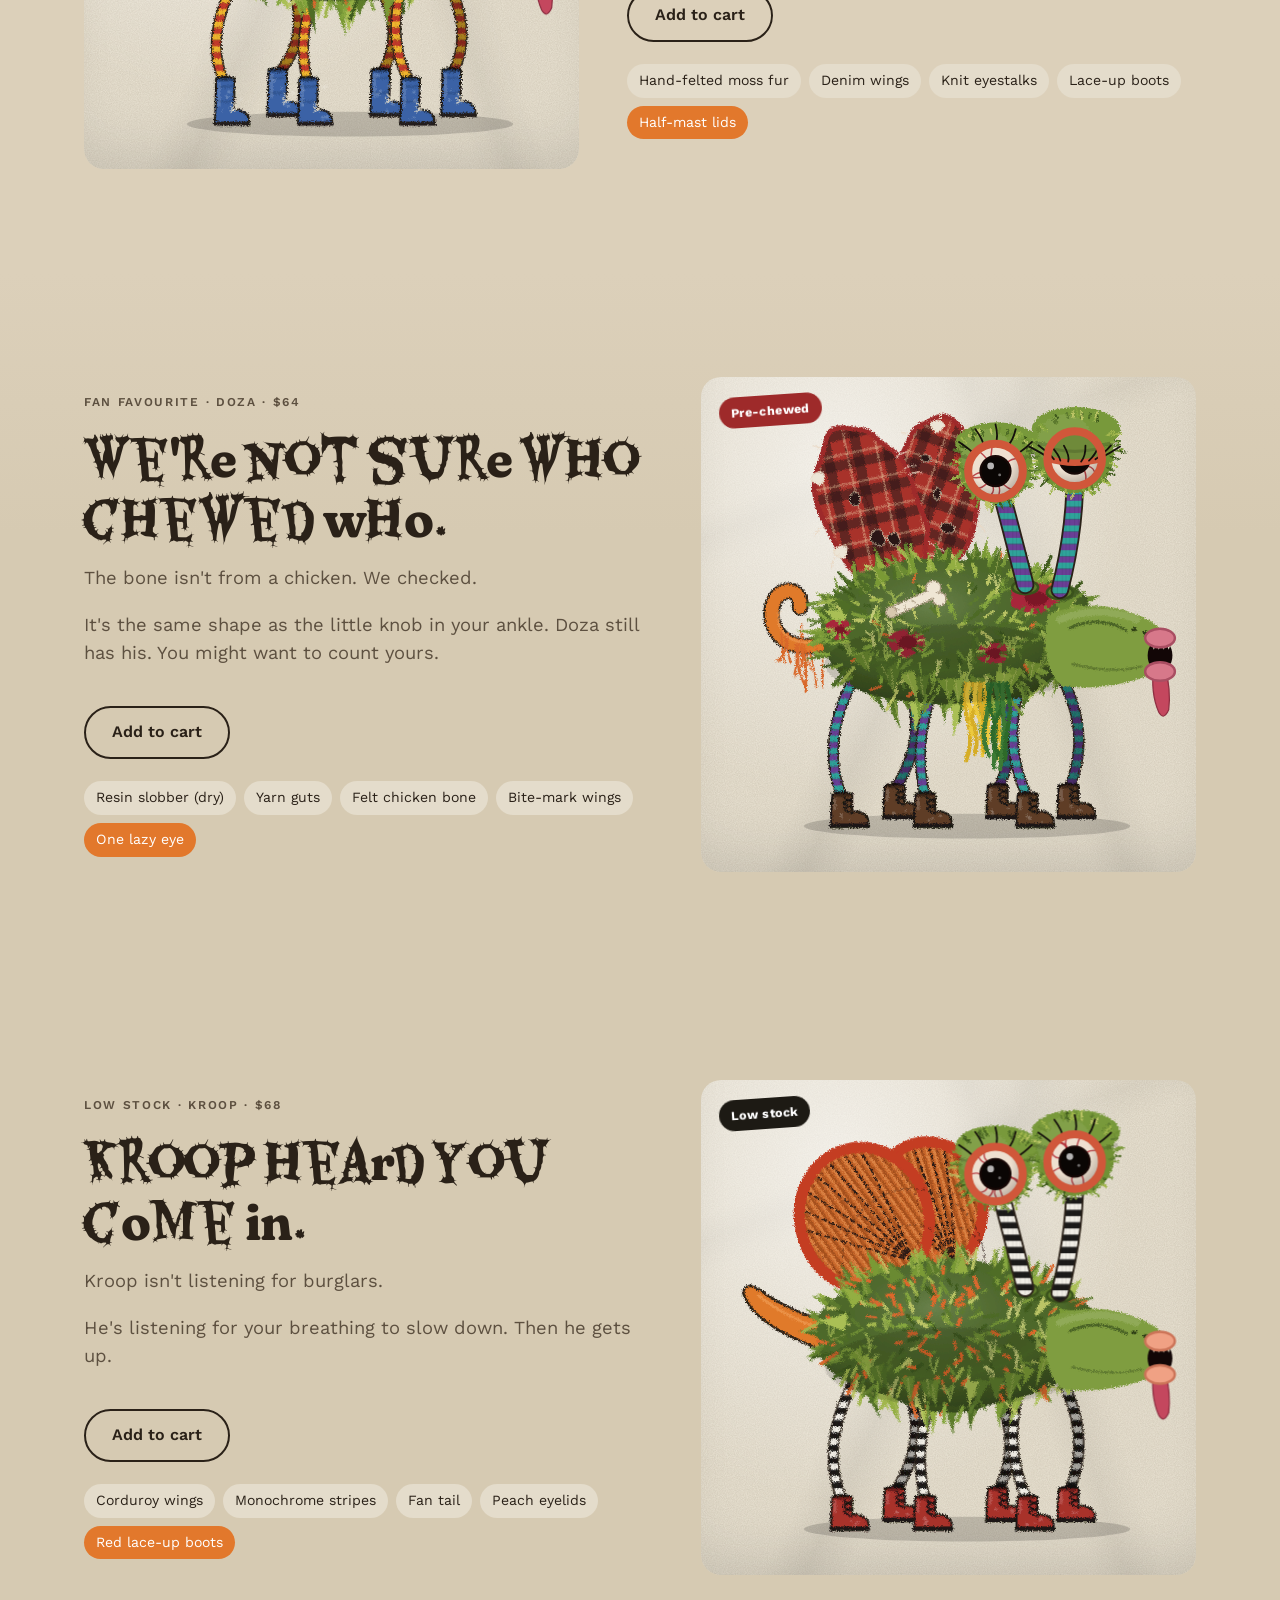
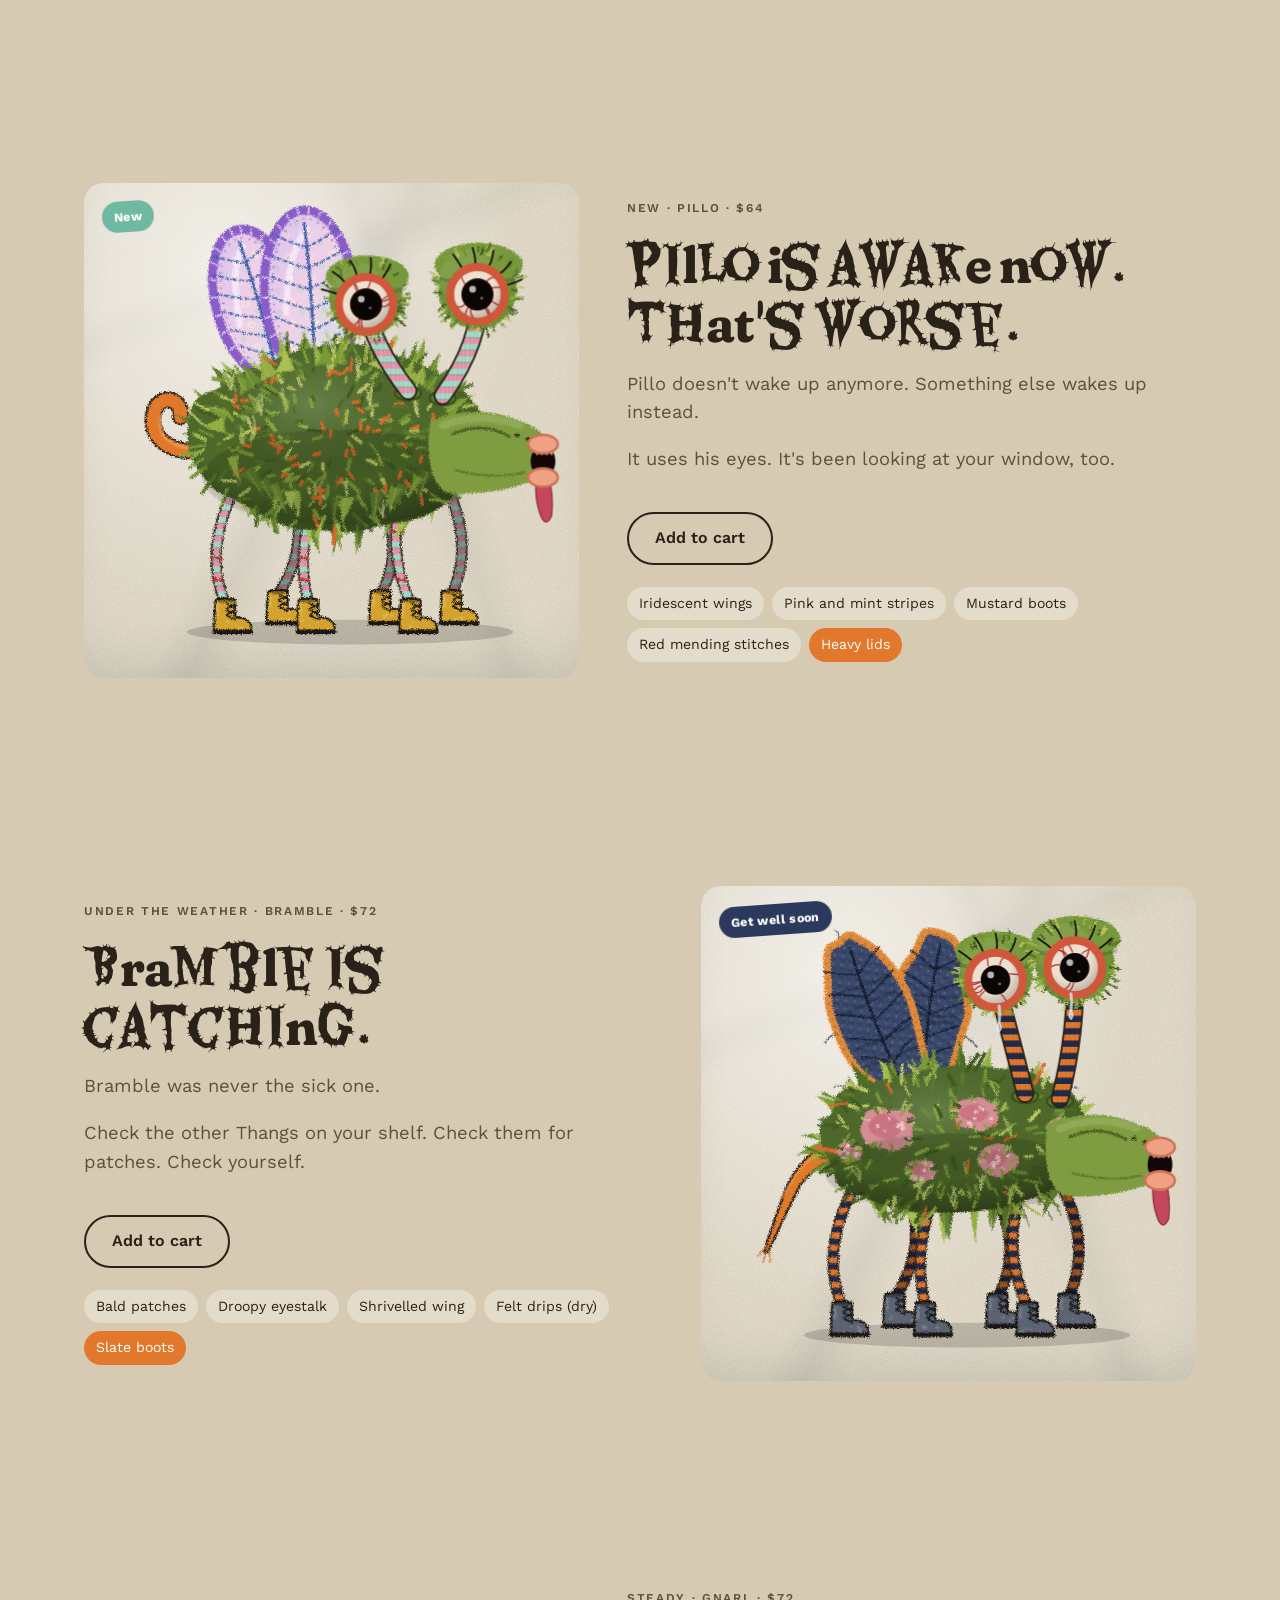
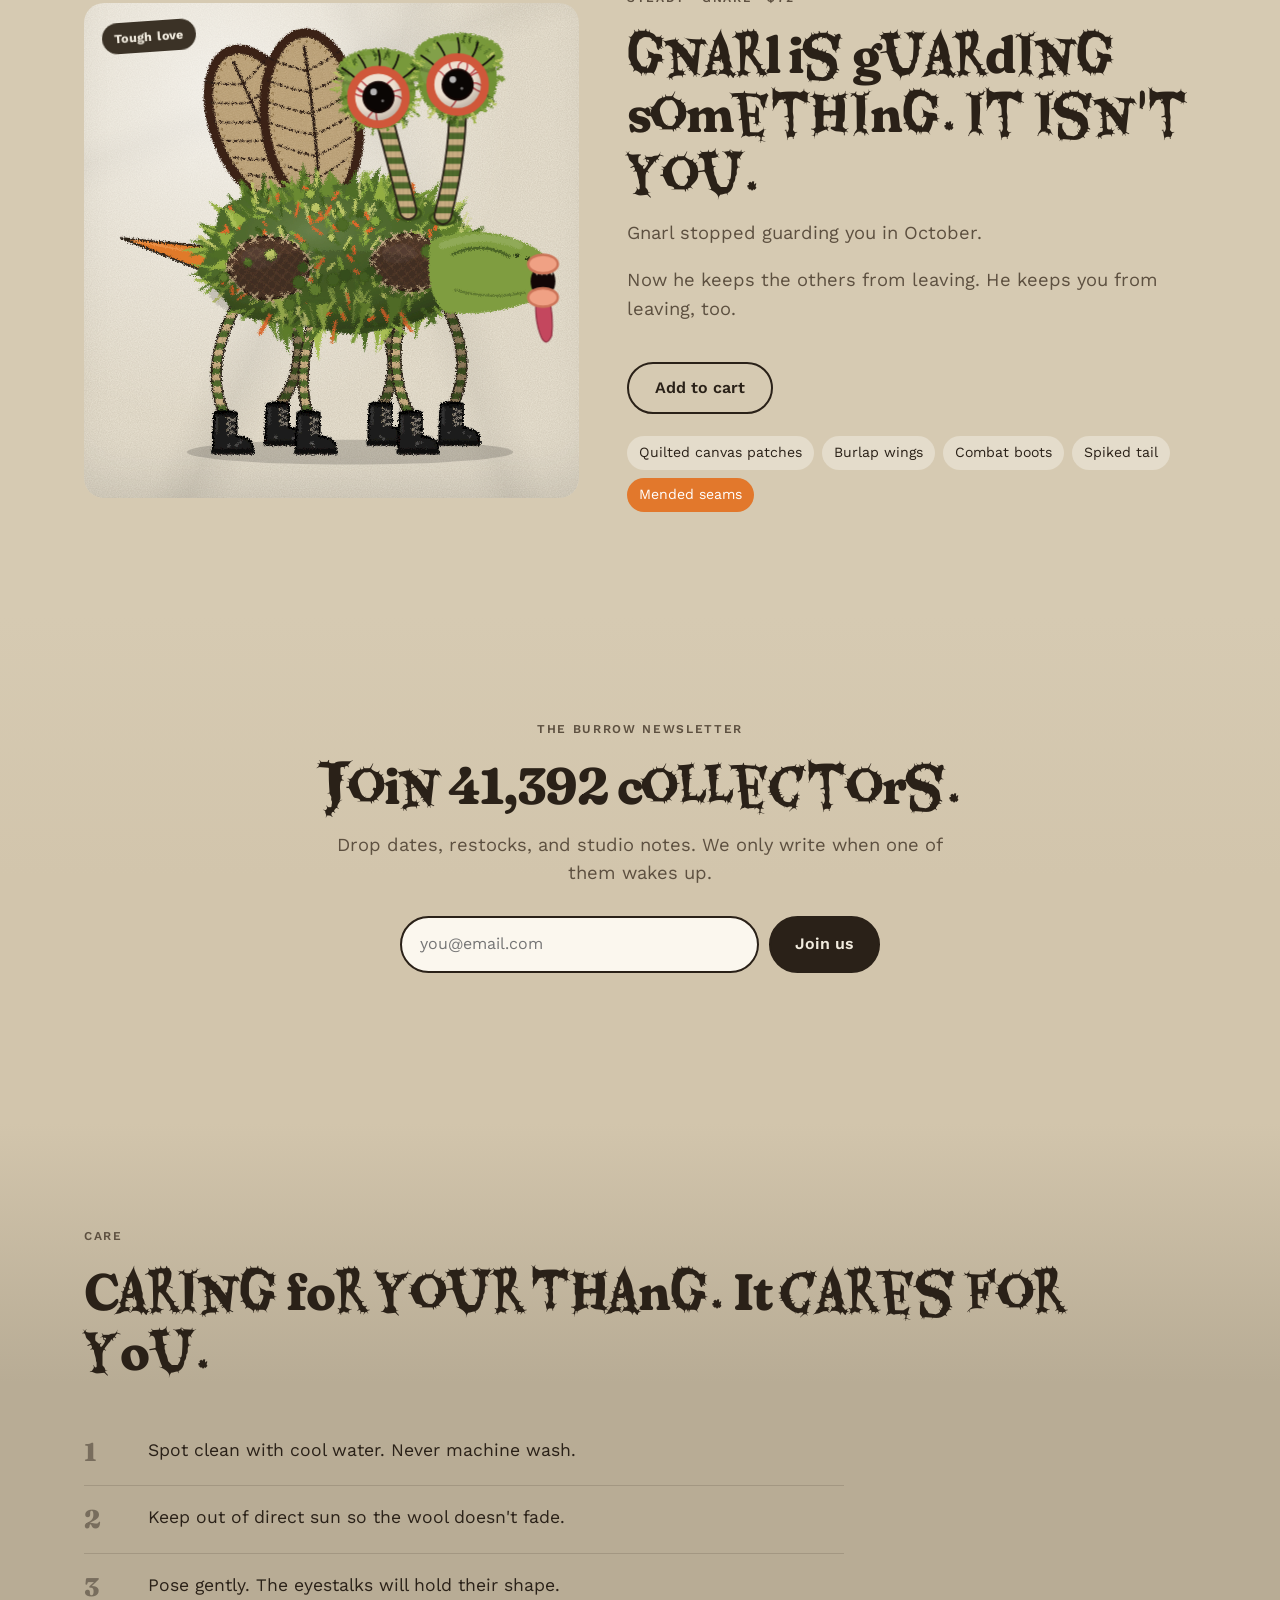
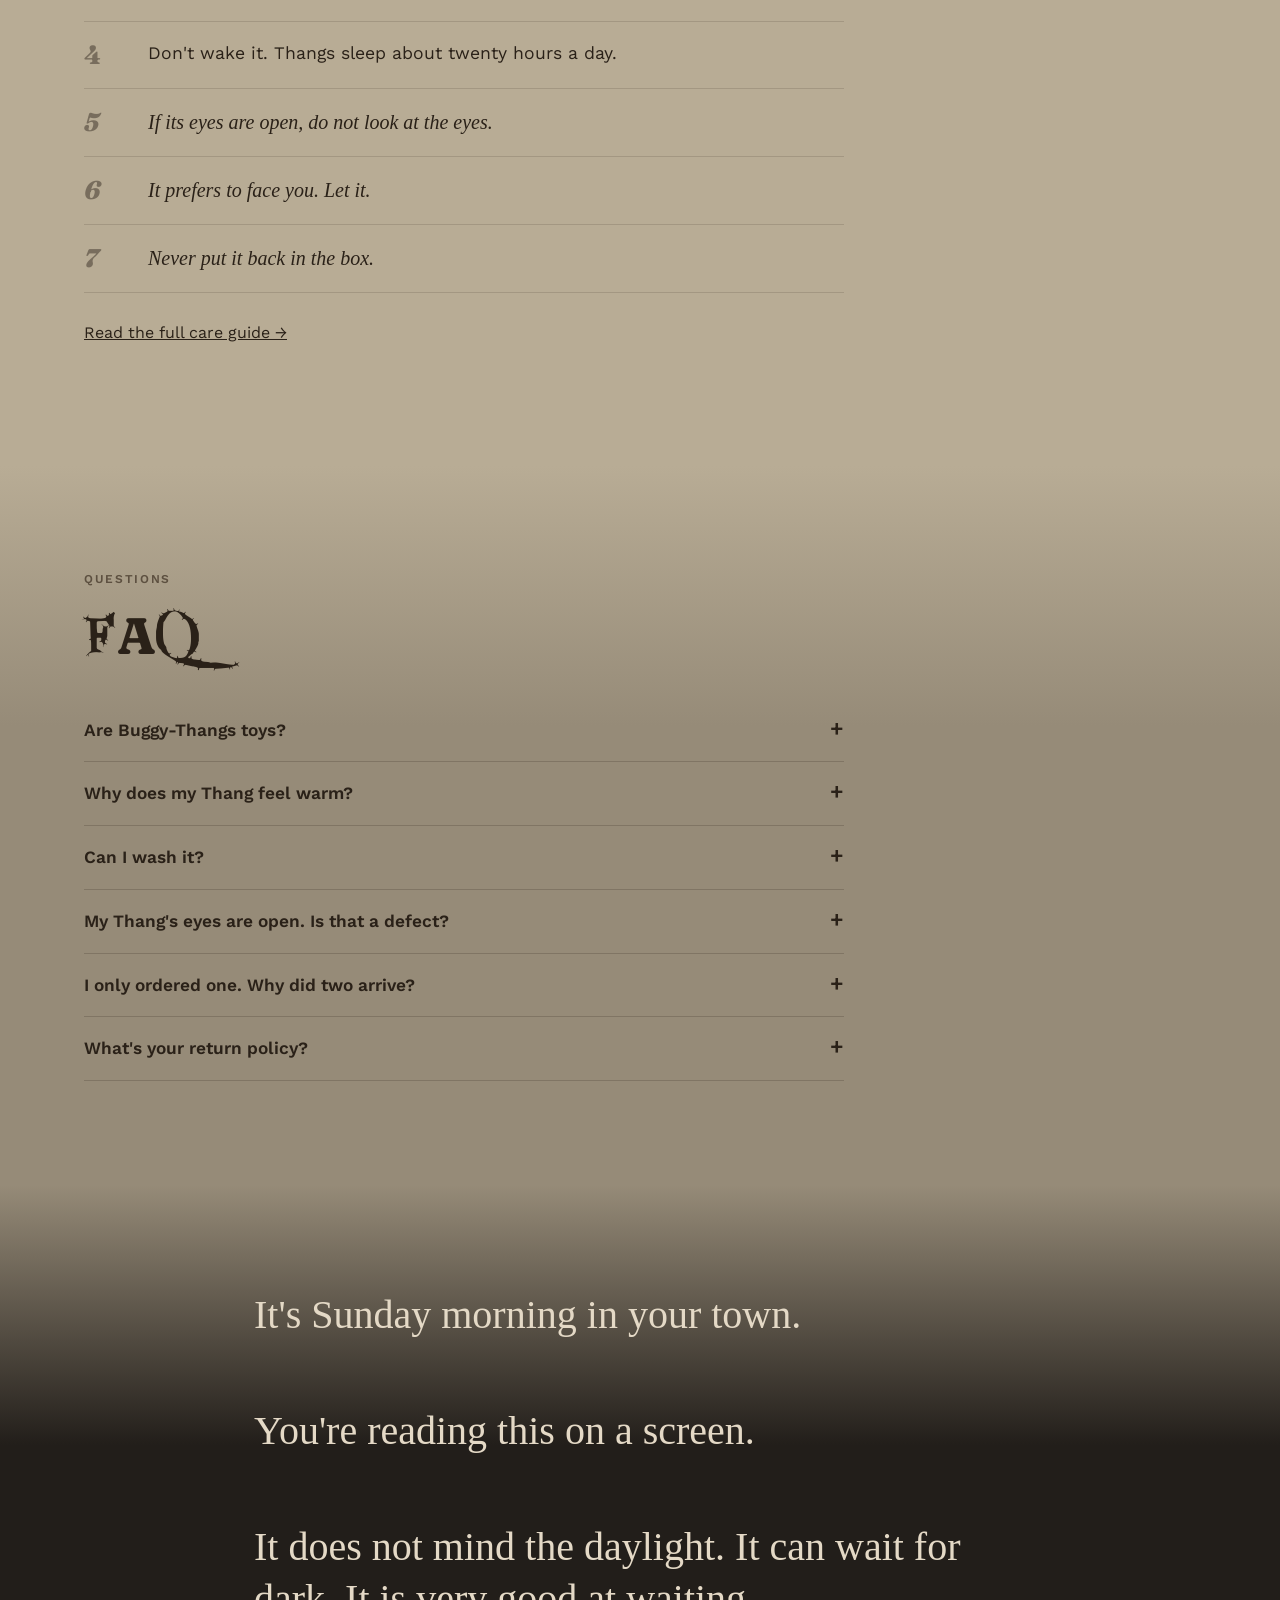
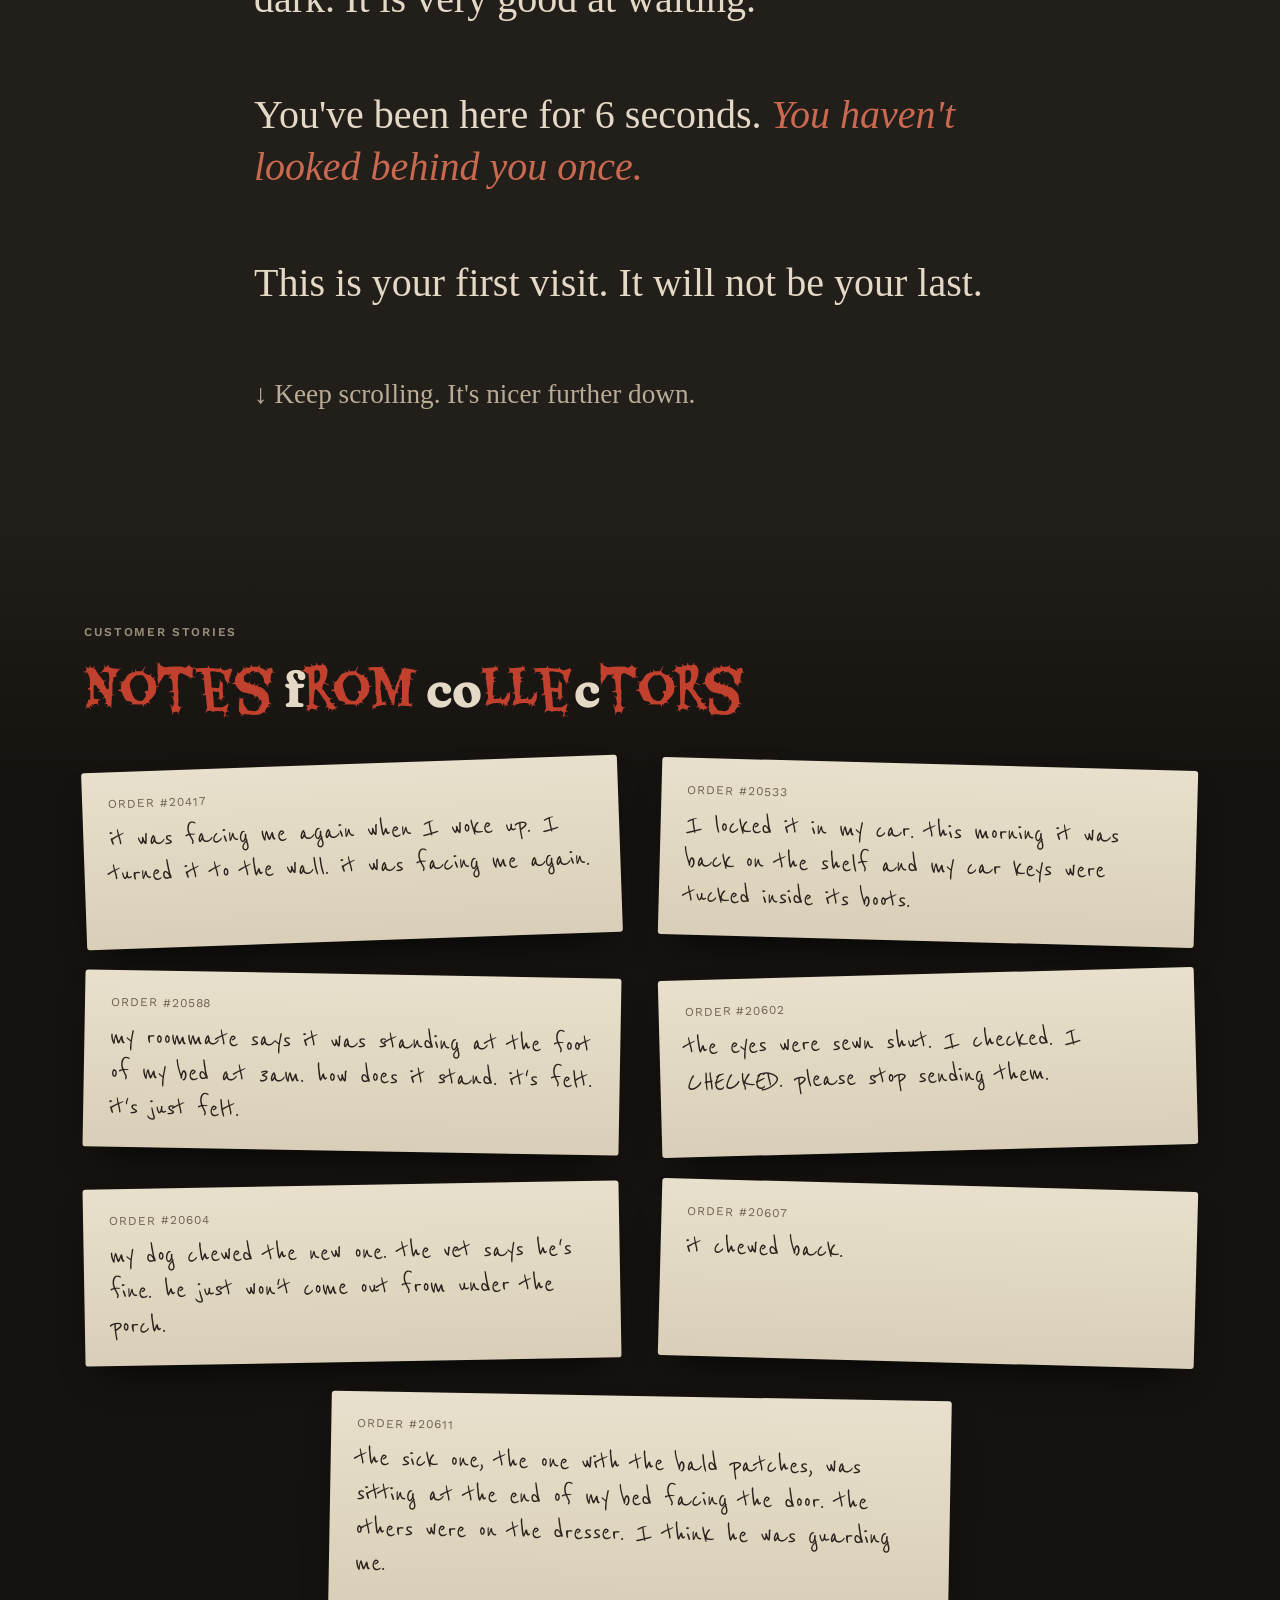
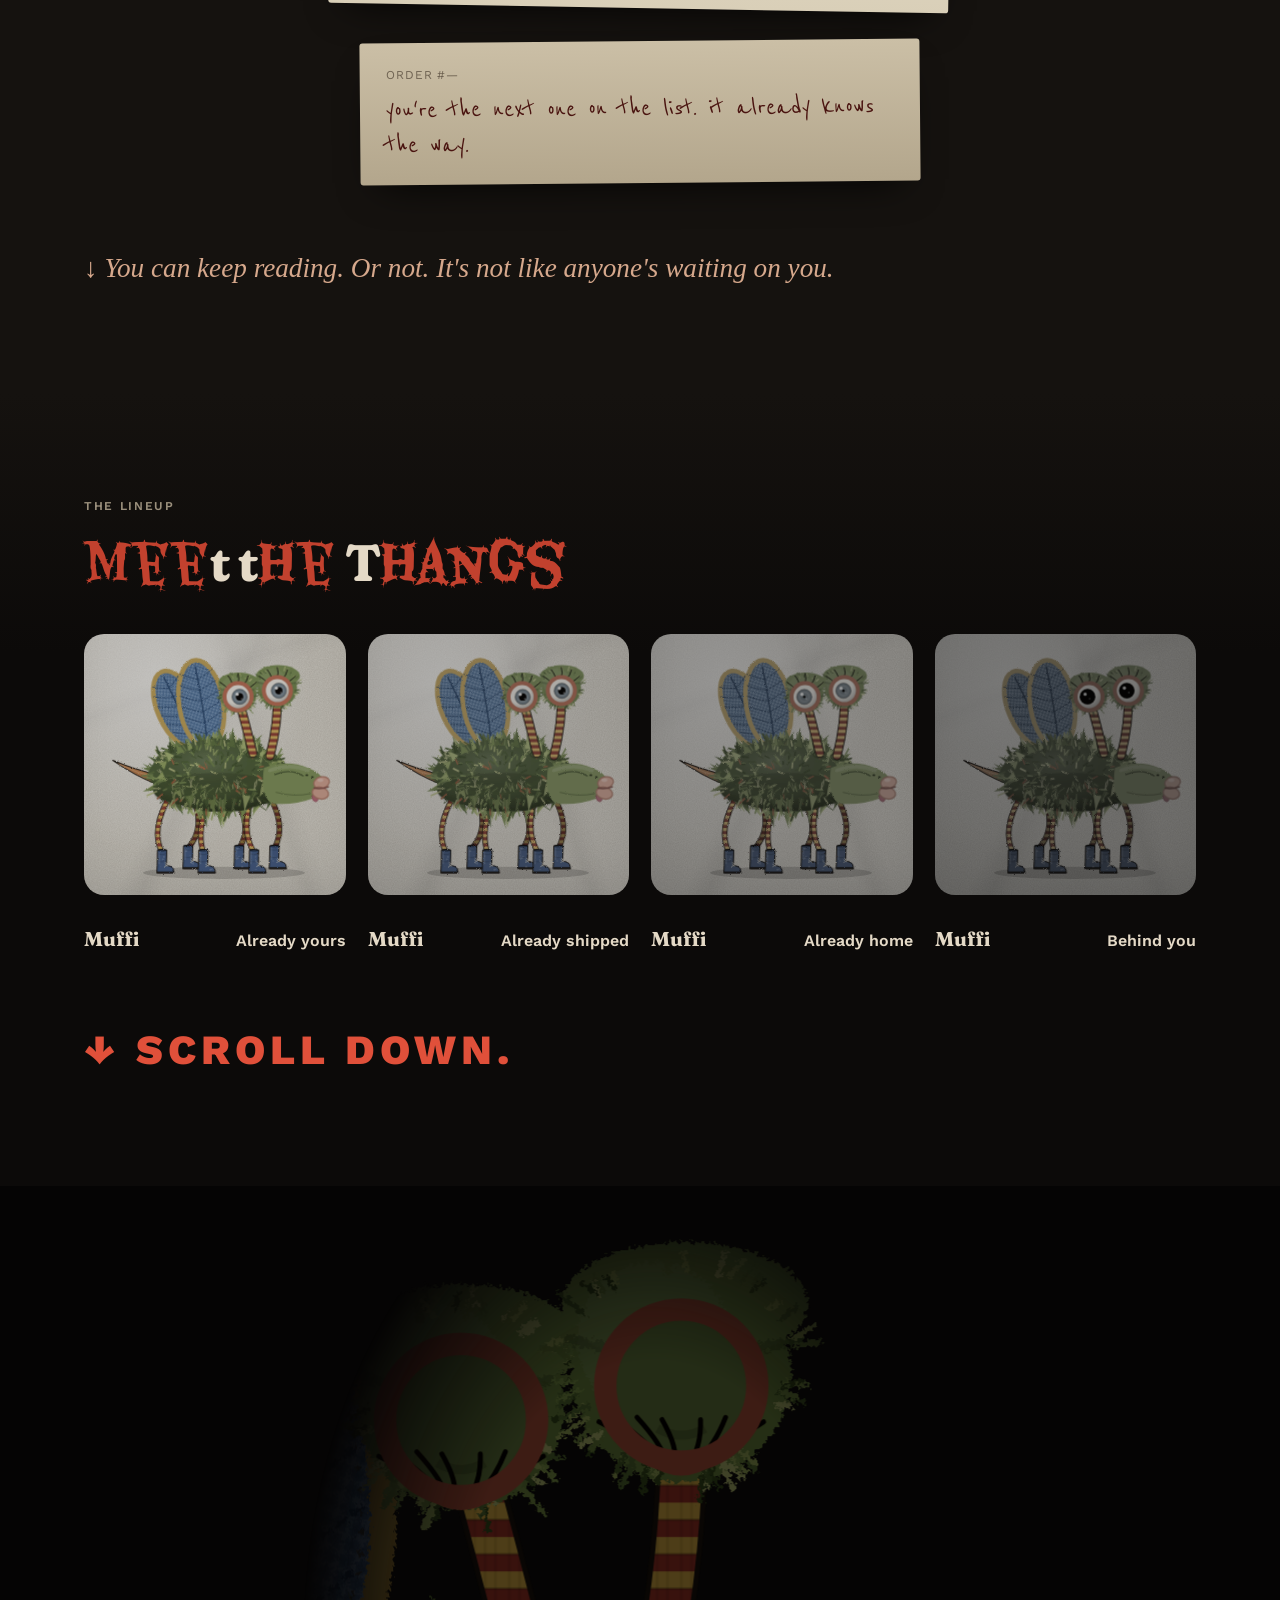
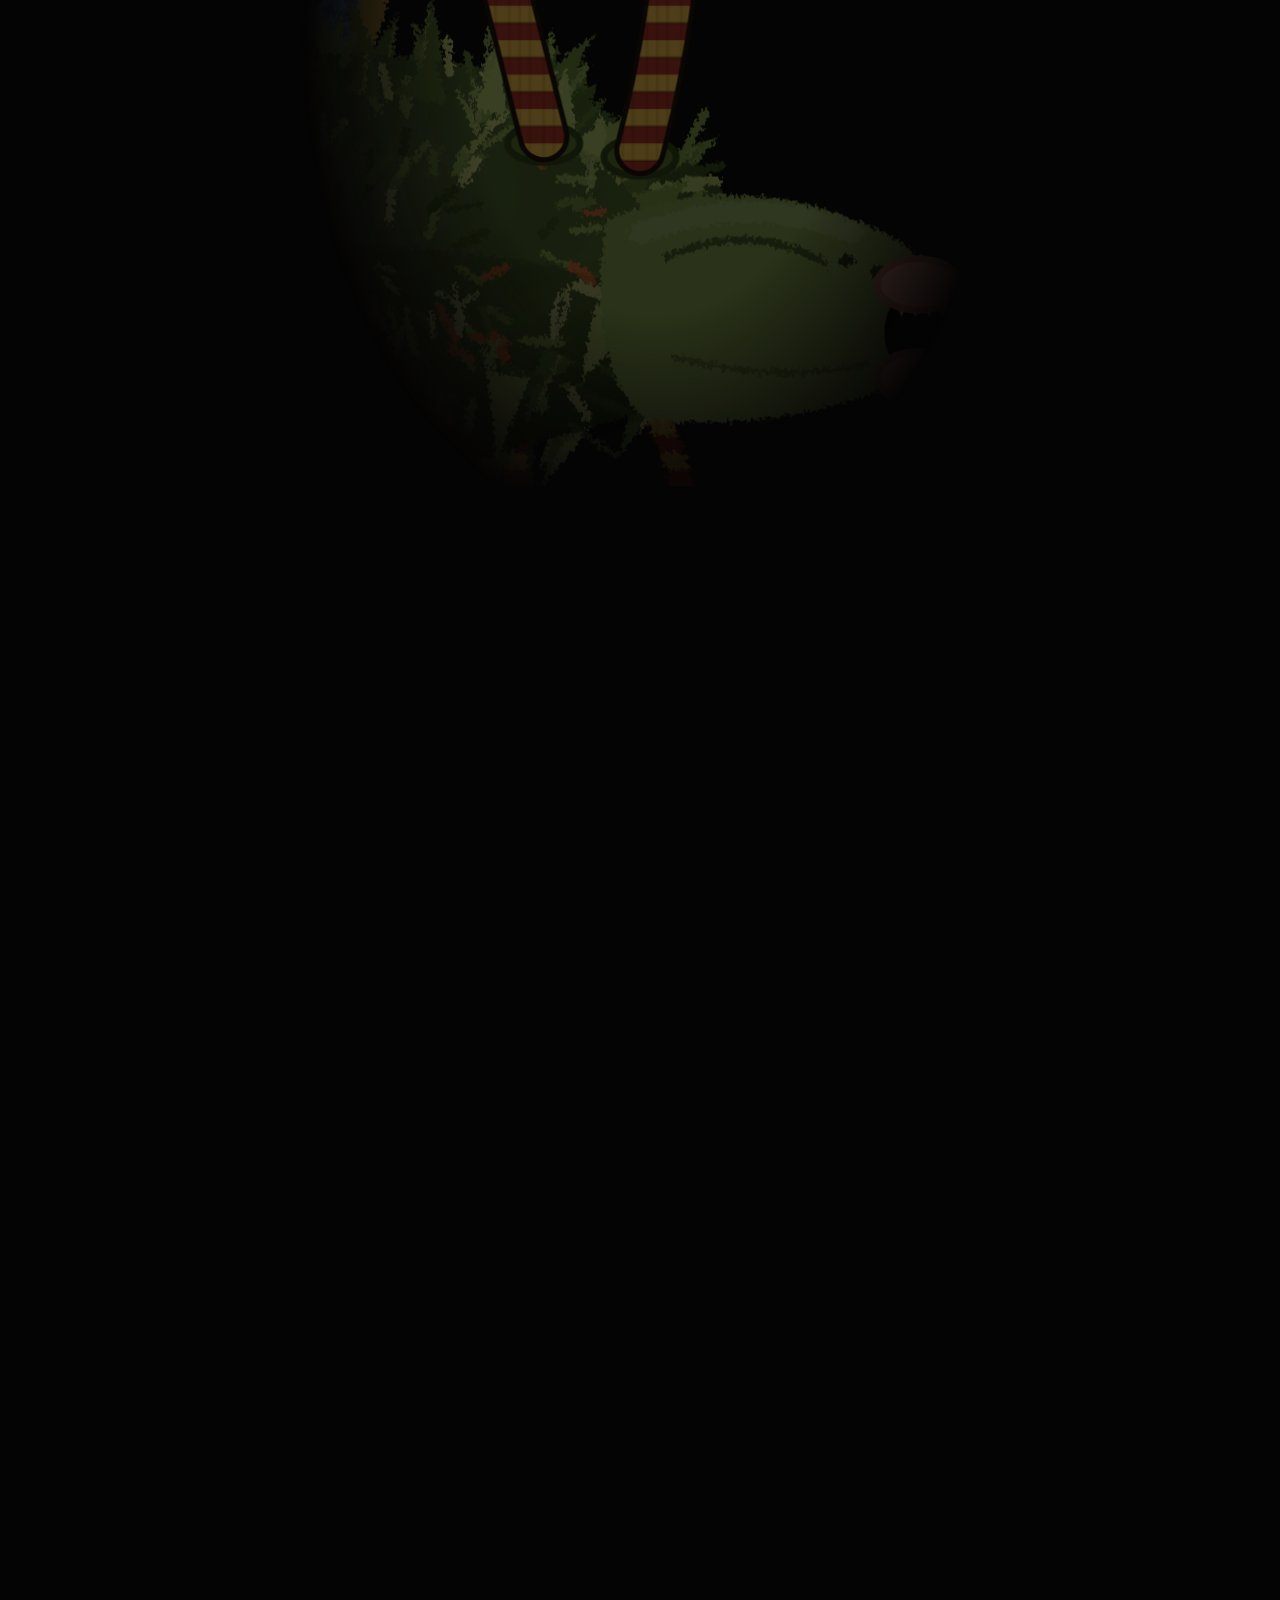
==== commit 6912de45: "Home: product sections for Muffi, Kroop, Pillo, Bramble, Gnarl; gallery cards anchor to them Co-Auth" ====
--- a/index.html
+++ b/index.html
@@ -62,22 +62,22 @@
       <h2>Meet the Thangs</h2>
       <p class="lede" data-variants="Four sleepy little bugs, one shared blueprint. Mossy felted bodies, knit eyestalks, upcycled wings, and real lace-up boots.||Four sleepy little bugs, one shared blueprint. Mossy felted bodies, knit eyestalks, upcycled wings, and real lace-up boots. Five, if you count the one in your room.||Four little bugs. One blueprint. Every one is filled by hand, and we never say with what.||Four sleepy little bugs. They were five this morning.">Four sleepy little bugs, one shared blueprint. Mossy felted bodies, knit eyestalks, upcycled wings, and real lace-up boots.</p>
       <div class="grid">
-        <a class="card" href="shop.html">
+        <a class="card" href="#muffi">
           <div class="canvas"><span class="pill">Flagship</span><div data-thang="muffi" data-photo="images/muffi.webp" data-open=".16" data-later="3:1:normal:1"></div></div>
           <div class="meta"><span class="name">Muffi</span><span class="price">$64</span></div>
           <div class="sub" data-alt="The original. Striped, denim-winged, never actually asleep." data-alt-stage="3">The original. Striped, denim-winged, always half asleep.</div>
         </a>
-        <a class="card" href="shop.html">
+        <a class="card" href="#doza">
           <div class="canvas"><div data-thang="doza" data-photo="images/doza.webp" data-open=".7" data-later="3:1:normal:1"></div></div>
           <div class="meta"><span class="name">Doza</span><span class="price">$64</span></div>
           <div class="sub" data-alt="Pre-chewed by the studio dog. The dog won't go near him anymore." data-alt-stage="3">Pre-chewed by the studio dog. Bone included.</div>
         </a>
-        <a class="card" href="shop.html">
+        <a class="card" href="#kroop">
           <div class="canvas"><span class="pill">Low stock</span><div data-thang="kroop" data-photo="images/kroop.webp" data-open=".24" data-later="3:1:normal:1"></div></div>
           <div class="meta"><span class="name">Kroop</span><span class="price">$68</span></div>
           <div class="sub">Corduroy wings, red boots. A light sleeper.</div>
         </a>
-        <a class="card" href="shop.html">
+        <a class="card" href="#pillo">
           <div class="canvas"><span class="pill">New</span><div data-thang="pillo" data-photo="images/pillo.webp" data-open=".45"></div></div>
           <div class="meta"><span class="name">Pillo</span><span class="price">$64</span></div>
           <div class="sub" data-alt="Iridescent wings. Slept through all of it." data-alt-stage="3">Iridescent wings. Very, very tired.</div>
@@ -131,13 +131,26 @@
       <h2>Some are lighter sleepers.</h2>
       <p class="lede" data-variants="Each Thang&#x27;s eyelids are hand-set, so every character settles into its own expression. Here&#x27;s this week&#x27;s batch.||Each Thang&#x27;s eyelids are hand-set. Some of them don&#x27;t stay set. Here&#x27;s this week&#x27;s batch.||Each Thang&#x27;s eyelids are hand-set. We stopped setting them. They open on their own. Here&#x27;s this week&#x27;s batch.">Each Thang's eyelids are hand-set, so every character settles into its own expression. Here's this week's batch.</p>
       <div class="series">
-        <figure><div class="canvas"><div data-thang="muffi" data-photo="images/muffi.webp" data-open=".1" data-later="2:1:normal:1:pin"></div></div><figcaption><b>Muffi</b><span data-alt="not asleep" data-alt-stage="2">deep sleeper</span></figcaption></figure>
+        <figure><a class="fig-link" href="#muffi"><div class="canvas"><div data-thang="muffi" data-photo="images/muffi.webp" data-open=".1" data-later="2:1:normal:1:pin"></div></div><figcaption><b>Muffi</b><span data-alt="not asleep" data-alt-stage="2">deep sleeper</span></figcaption></a></figure>
         <figure><div class="canvas"><div data-thang="doza" data-photo="images/doza.webp" data-open=".7"></div></div><figcaption><b>Doza</b>pre-chewed</figcaption></figure>
-        <figure><div class="canvas"><div data-thang="kroop" data-photo="images/kroop.webp" data-open=".3"></div></div><figcaption><b>Kroop</b>light sleeper</figcaption></figure>
-        <figure><div class="canvas"><div data-thang="pillo" data-photo="images/pillo.webp" data-open=".45"></div></div><figcaption><b>Pillo</b>sleeping in</figcaption></figure>
-        <figure><div class="canvas"><div data-thang="bramble" data-photo="images/bramble.webp" data-open=".5"></div></div><figcaption><b>Bramble</b>under the weather</figcaption></figure>
-        <figure><div class="canvas"><div data-thang="gnarl" data-photo="images/gnarl.webp" data-open=".12"></div></div><figcaption><b>Gnarl</b>steady</figcaption></figure>
-      </div>
+        <figure><a class="fig-link" href="#kroop"><div class="canvas"><div data-thang="kroop" data-photo="images/kroop.webp" data-open=".3"></div></div><figcaption><b>Kroop</b>light sleeper</figcaption></a></figure>
+        <figure><a class="fig-link" href="#pillo"><div class="canvas"><div data-thang="pillo" data-photo="images/pillo.webp" data-open=".45"></div></div><figcaption><b>Pillo</b>sleeping in</figcaption></a></figure>
+        <figure><a class="fig-link" href="#bramble"><div class="canvas"><div data-thang="bramble" data-photo="images/bramble.webp" data-open=".5"></div></div><figcaption><b>Bramble</b>under the weather</figcaption></a></figure>
+        <figure><a class="fig-link" href="#gnarl"><div class="canvas"><div data-thang="gnarl" data-photo="images/gnarl.webp" data-open=".12"></div></div><figcaption><b>Gnarl</b>steady</figcaption></a></figure>
+      </div>
+    </div>
+  </section>
+
+  <section id="muffi" data-s="1" style="--from:#dcd0ba;--bg:#dcd0ba">
+    <div class="wrap bramble doza thang-feature flip">
+      <div>
+        <p class="eyebrow">Flagship · Muffi · $64</p>
+        <h2 data-alt="Muffi is never fully asleep." data-alt-stage="2" data-alt2="Muffi was never asleep." data-alt2-stage="4">Muffi is always half asleep.</h2>
+        <div data-alt="&lt;p class=&quot;lede&quot;&gt;Wendell sewed the eyelids at half-mast in 1994. Every morning they&#x27;re a little higher.&lt;/p&gt;&lt;p class=&quot;lede&quot;&gt;Customers ask us to check the stitching. The stitching is fine. Muffi is the one moving them.&lt;/p&gt;" data-alt-stage="2" data-alt2="&lt;p class=&quot;lede&quot;&gt;We don&#x27;t sew the eyelids anymore. Muffi opens them himself.&lt;/p&gt;&lt;p class=&quot;lede&quot;&gt;He&#x27;s been practising on you. You blink first every time.&lt;/p&gt;" data-alt2-stage="4"><p class="lede">The first Thang Wendell ever felted, in 1994. Red-and-yellow stripes, wings cut from Wendell's old denim jacket, mossy felted fur, knit eyestalks and real lace-up boots.</p><p class="lede">His eyelids are sewn at half-mast, so he always looks like he's dozing on your shelf. Every dorm needs one thing that's more tired than you are.</p></div>
+        <div data-buy="Muffi|64"></div>
+        <ul class="bramble-list"><li>Hand-felted moss fur</li><li>Denim wings</li><li>Knit eyestalks</li><li>Lace-up boots</li><li>Half-mast lids</li></ul>
+      </div>
+      <div class="canvas"><span class="tag-float" style="background:#e2a62c;color:#1d1a14">Flagship</span><div data-thang="muffi" data-photo="images/muffi.webp" data-open=".16" data-later="4:1:horror:1"></div></div>
     </div>
   </section>
 
@@ -151,6 +164,58 @@
         <ul class="bramble-list"><li>Resin slobber (dry)</li><li>Yarn guts</li><li>Felt chicken bone</li><li>Bite-mark wings</li><li>One lazy eye</li></ul>
       </div>
       <div class="canvas"><span class="tag-float" style="background:#9e2a2a;color:#fff">Pre-chewed</span><div data-thang="doza" data-photo="images/doza.webp" data-open=".7" data-later="4:1:horror:1"></div></div>
+    </div>
+  </section>
+
+  <section id="kroop" data-s="1" style="--from:#d6caB2;--bg:#d6caB2">
+    <div class="wrap bramble doza thang-feature">
+      <div>
+        <p class="eyebrow">Low stock · Kroop · $68</p>
+        <h2 data-alt="Kroop hears everything." data-alt-stage="2" data-alt2="Kroop heard you come in." data-alt2-stage="4">Kroop is a light sleeper.</h2>
+        <div data-alt="&lt;p class=&quot;lede&quot;&gt;Kroop wakes at the smallest sound, then turns toward it.&lt;/p&gt;&lt;p class=&quot;lede&quot;&gt;By morning he&#x27;s always facing the door. Nobody in the house remembers moving him.&lt;/p&gt;" data-alt-stage="2" data-alt2="&lt;p class=&quot;lede&quot;&gt;Kroop isn&#x27;t listening for burglars.&lt;/p&gt;&lt;p class=&quot;lede&quot;&gt;He&#x27;s listening for your breathing to slow down. Then he gets up.&lt;/p&gt;" data-alt2-stage="4"><p class="lede">Corduroy wings, monochrome stripes, a fanned tail and bright red boots. Kroop's peach eyelids flutter open at the smallest sound.</p><p class="lede">He's the perfect roommate for a roommate who never sleeps. Bus, bunk bed, first apartment: Kroop settles in anywhere.</p></div>
+        <div data-buy="Kroop|68"></div>
+        <ul class="bramble-list"><li>Corduroy wings</li><li>Monochrome stripes</li><li>Fan tail</li><li>Peach eyelids</li><li>Red lace-up boots</li></ul>
+      </div>
+      <div class="canvas"><span class="tag-float" style="background:#1d1a14;color:#fff">Low stock</span><div data-thang="kroop" data-photo="images/kroop.webp" data-open=".24" data-later="4:1:horror:1"></div></div>
+    </div>
+  </section>
+
+  <section id="pillo" data-s="1" style="--from:#d6caB2;--bg:#d6caB2">
+    <div class="wrap bramble doza thang-feature flip">
+      <div>
+        <p class="eyebrow">New · Pillo · $64</p>
+        <h2 data-alt="Pillo hasn&#x27;t been up in days." data-alt-stage="2" data-alt2="Pillo is awake now. That&#x27;s worse." data-alt2-stage="4">Pillo is very, very tired.</h2>
+        <div data-alt="&lt;p class=&quot;lede&quot;&gt;Pillo sleeps twenty hours a day now. On the days he&#x27;s up, he watches the window.&lt;/p&gt;&lt;p class=&quot;lede&quot;&gt;We leave the curtain open for him. Something outside waves back.&lt;/p&gt;" data-alt-stage="2" data-alt2="&lt;p class=&quot;lede&quot;&gt;Pillo doesn&#x27;t wake up anymore. Something else wakes up instead.&lt;/p&gt;&lt;p class=&quot;lede&quot;&gt;It uses his eyes. It&#x27;s been looking at your window, too.&lt;/p&gt;" data-alt2-stage="4"><p class="lede">Iridescent wings, pink and mint stripes, mustard boots and the heaviest eyelids in the lineup. Some days are just heavy, and Pillo gets it.</p><p class="lede">He won't ask you to explain. He'll just be there, sleeping in with you. The red stitching on his legs marks where he's been mended. Every Thang has been through something.</p></div>
+        <div data-buy="Pillo|64"></div>
+        <ul class="bramble-list"><li>Iridescent wings</li><li>Pink and mint stripes</li><li>Mustard boots</li><li>Red mending stitches</li><li>Heavy lids</li></ul>
+      </div>
+      <div class="canvas"><span class="tag-float" style="background:#6fb8a2;color:#fff">New</span><div data-thang="pillo" data-photo="images/pillo.webp" data-open=".45" data-later="4:1:horror:1"></div></div>
+    </div>
+  </section>
+
+  <section id="bramble" data-s="1" style="--from:#d6caB2;--bg:#d6caB2">
+    <div class="wrap bramble doza thang-feature">
+      <div>
+        <p class="eyebrow">Under the weather · Bramble · $72</p>
+        <h2 data-alt="Bramble isn&#x27;t getting better." data-alt-stage="2" data-alt2="Bramble is catching." data-alt2-stage="4">Bramble is under the weather.</h2>
+        <div data-alt="&lt;p class=&quot;lede&quot;&gt;Bramble has been sick since 1996. We stopped asking what he has.&lt;/p&gt;&lt;p class=&quot;lede&quot;&gt;The bald patches move around when nobody&#x27;s looking.&lt;/p&gt;" data-alt-stage="2" data-alt2="&lt;p class=&quot;lede&quot;&gt;Bramble was never the sick one.&lt;/p&gt;&lt;p class=&quot;lede&quot;&gt;Check the other Thangs on your shelf. Check them for patches. Check yourself.&lt;/p&gt;" data-alt2-stage="4"><p class="lede">Navy and tangerine stripes, slate boots, one droopy eyestalk and a few bald patches. Bramble is a little bit sick all the time, and he doesn't let it stop him.</p><p class="lede">He's for anyone living with something that doesn't go away. All his sniffles are felt and every drip is bone-dry.</p></div>
+        <div data-buy="Bramble|72"></div>
+        <ul class="bramble-list"><li>Bald patches</li><li>Droopy eyestalk</li><li>Shrivelled wing</li><li>Felt drips (dry)</li><li>Slate boots</li></ul>
+      </div>
+      <div class="canvas"><span class="tag-float" style="background:#2b3a5c;color:#fff">Get well soon</span><div data-thang="bramble" data-photo="images/bramble.webp" data-open=".5" data-later="4:1:horror:1"></div></div>
+    </div>
+  </section>
+
+  <section id="gnarl" data-s="1" style="--from:#d6caB2;--bg:#d6caB2">
+    <div class="wrap bramble doza thang-feature flip">
+      <div>
+        <p class="eyebrow">Steady · Gnarl · $72</p>
+        <h2 data-alt="Gnarl remembers everything." data-alt-stage="2" data-alt2="Gnarl is guarding something. It isn&#x27;t you." data-alt2-stage="4">Gnarl has been through it.</h2>
+        <div data-alt="&lt;p class=&quot;lede&quot;&gt;Gnarl stands between the bed and the door all night. Nobody taught him that.&lt;/p&gt;&lt;p class=&quot;lede&quot;&gt;He doesn&#x27;t let anything past. That includes you.&lt;/p&gt;" data-alt-stage="2" data-alt2="&lt;p class=&quot;lede&quot;&gt;Gnarl stopped guarding you in October.&lt;/p&gt;&lt;p class=&quot;lede&quot;&gt;Now he keeps the others from leaving. He keeps you from leaving, too.&lt;/p&gt;" data-alt2-stage="4"><p class="lede">Quilted canvas patches, burlap wings and black combat boots. Every patch on Gnarl marks a place where something got mended.</p><p class="lede">He's steady, he's tough and he holds the line. He's for anyone who's learning to say no, and to mean it.</p></div>
+        <div data-buy="Gnarl|72"></div>
+        <ul class="bramble-list"><li>Quilted canvas patches</li><li>Burlap wings</li><li>Combat boots</li><li>Spiked tail</li><li>Mended seams</li></ul>
+      </div>
+      <div class="canvas"><span class="tag-float" style="background:#3b3226;color:#f1ebde">Tough love</span><div data-thang="gnarl" data-photo="images/gnarl.webp" data-open=".12" data-later="4:1:horror:1"></div></div>
     </div>
   </section>
 
--- a/css/style.css
+++ b/css/style.css
@@ -571,3 +571,34 @@
 .feature:nth-child(3) .ico { --cube: url(../images/felt/blue.webp); }
 .cube-head { display: flex; align-items: center; gap: 14px; }
 .cube-ico { flex: none; width: 54px; height: 54px; display: grid; place-items: center; font-size: 1.45rem; background-position: center; background-size: contain; background-repeat: no-repeat; filter: drop-shadow(0 5px 7px rgba(42,33,24,.22)); text-shadow: 0 1px 3px rgba(0,0,0,.3); }
+
+/* the Modern Slavery Statement, as fine print */
+.statement-wrap { padding-top: 20px; }
+.statement {
+  max-width: 760px; margin: 0 auto; background: #f6f1e6; color: #2a2118; padding: 44px 48px 40px;
+  border-radius: 4px; box-shadow: 0 30px 60px -34px rgba(0,0,0,.55); font-family: Georgia, 'Times New Roman', serif; font-size: .95rem; line-height: 1.6;
+  background-image: linear-gradient(transparent 0 calc(100% - 1px), rgba(0,0,0,.03) 0); background-size: 100% 1.6em;
+}
+.statement-kicker { font-family: var(--body); text-transform: uppercase; letter-spacing: .18em; font-size: .72rem; font-weight: 700; margin: 0 0 6px; color: #5d5040; }
+.statement h2 { font-family: Georgia, serif; font-size: 1.7rem; letter-spacing: 0; margin: 0 0 4px; font-weight: 700; }
+.statement-meta { font-style: italic; font-size: .82rem; color: #7a6d5b; margin: 0 0 22px; border-bottom: 1px solid rgba(42,33,24,.2); padding-bottom: 16px; }
+.statement h3 { font-family: var(--body); font-size: .8rem; text-transform: uppercase; letter-spacing: .1em; margin: 24px 0 6px; }
+.statement p, .statement li { margin: 0 0 8px; }
+.statement ul { padding-left: 1.3em; margin: 0 0 6px; }
+.statement-sign { margin-top: 26px !important; font-size: .85rem; color: #5d5040; }
+.statement .sig { font-family: var(--scrawl); font-size: 1.8rem; color: #1d2b4a; margin-left: 8px; vertical-align: -4px; }
+@media (max-width: 720px) { .statement { padding: 30px 22px; } }
+
+/* care: why wool */
+.wool-facts { padding-left: 1.2em; margin: 0 0 1.2em; }
+.wool-facts li { margin: 0 0 .5em; }
+
+/* product features: alternate sides, gallery anchors */
+.thang-feature.flip { grid-template-columns: 1fr 1.15fr; }
+.thang-feature.flip .canvas { order: -1; }
+html { scroll-behavior: smooth; }
+section[id] { scroll-margin-top: 72px; }
+.fig-link { color: inherit; text-decoration: none; display: block; }
+.fig-link:hover .canvas { transform: translateY(-3px); transition: transform .2s; }
+@media (prefers-reduced-motion: reduce) { html { scroll-behavior: auto; } }
+@media (max-width: 860px) { .thang-feature.flip { grid-template-columns: 1fr; } .thang-feature .canvas { order: -1; } }
